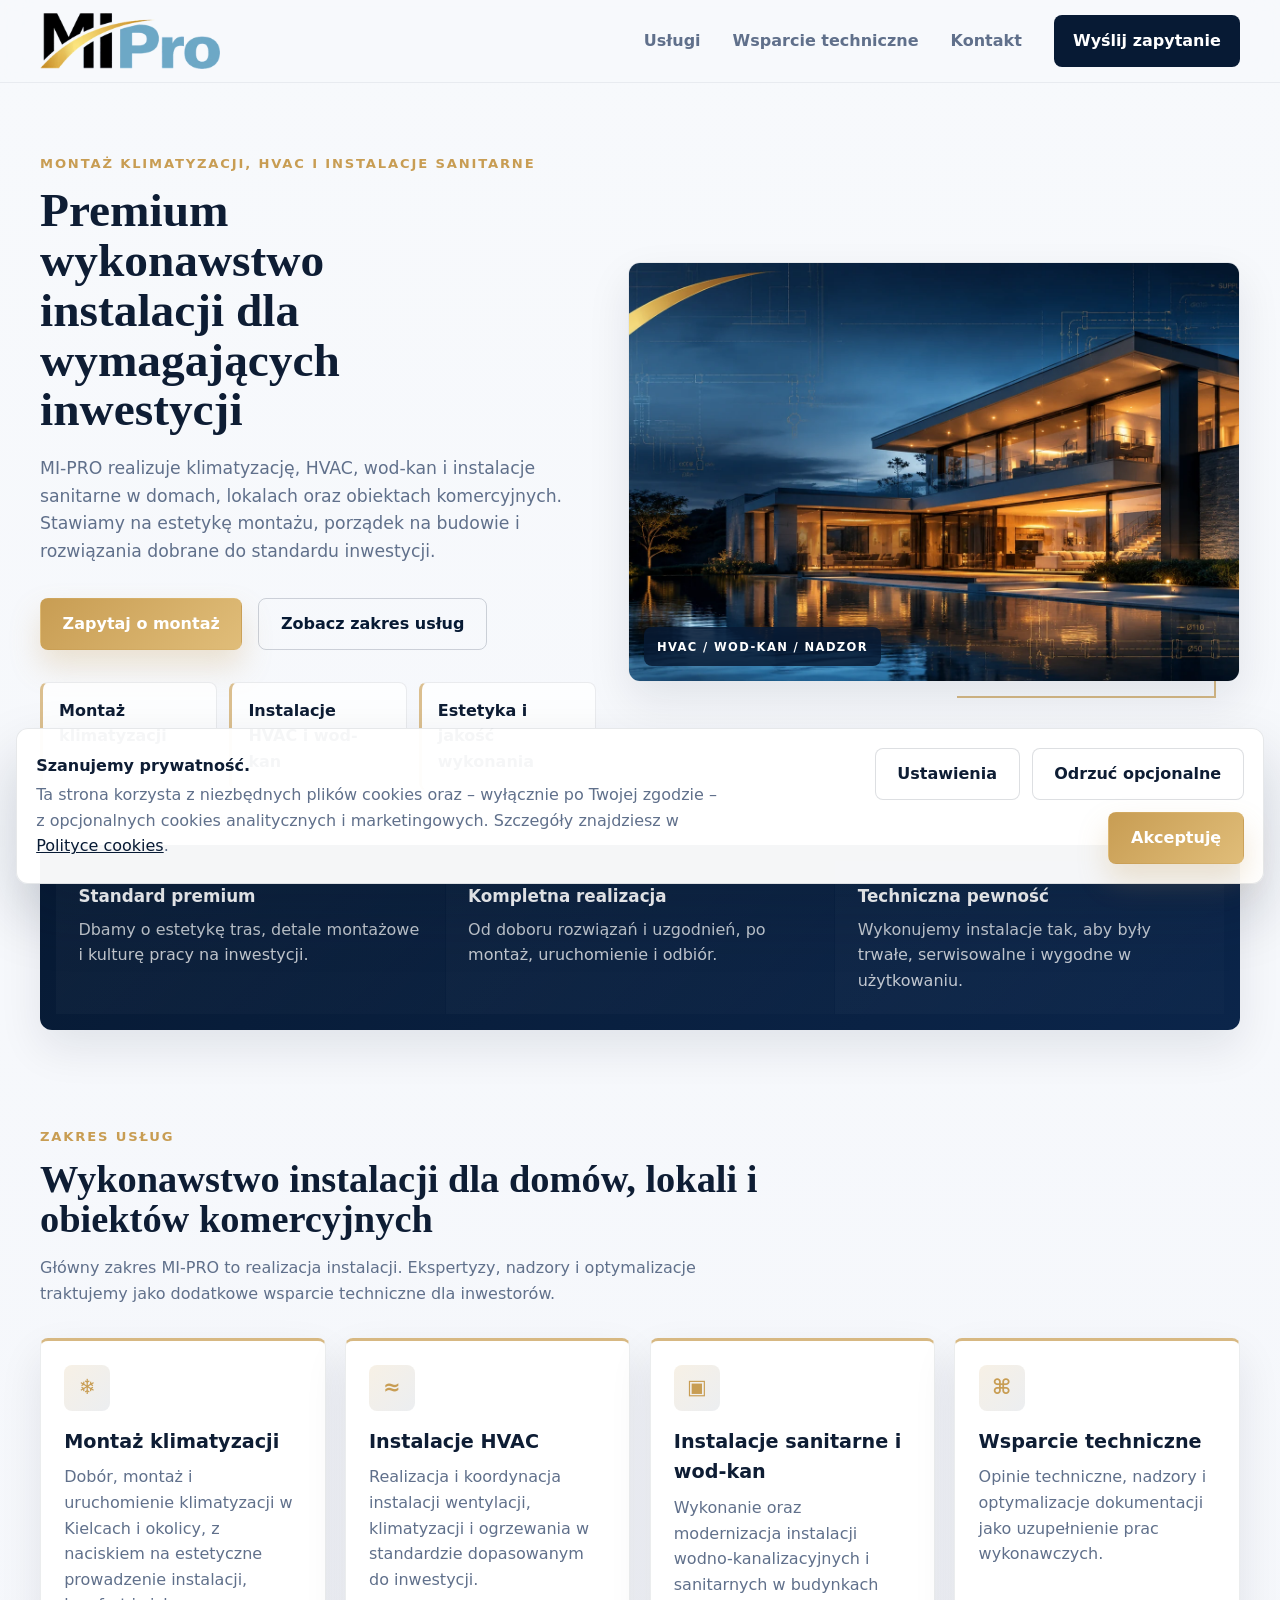
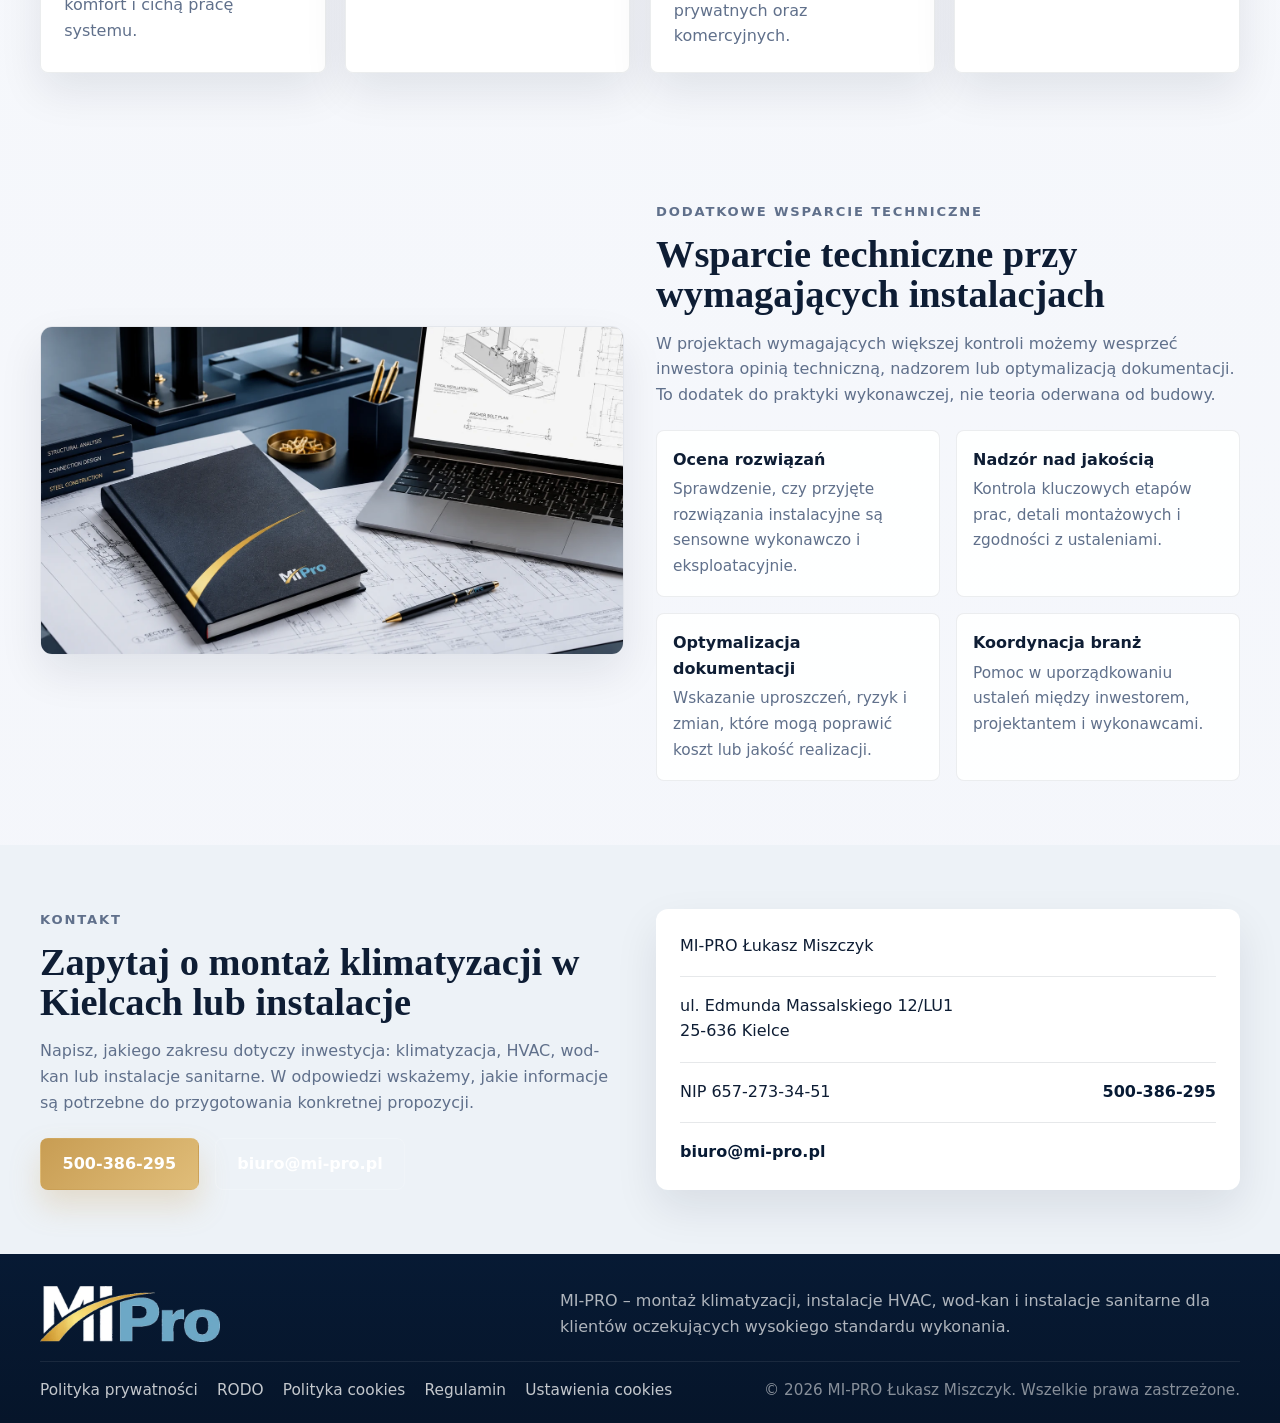
==== index.html @ 924ffc75 "Refine MI-PRO homepage copy" ====
<!doctype html>
<html lang="pl">
<head>
  <meta charset="utf-8">
  <meta name="viewport" content="width=device-width, initial-scale=1">
  <title>MI-PRO | Montaż klimatyzacji Kielce, HVAC i instalacje sanitarne</title>
  <meta name="description" content="MI-PRO wykonuje montaż klimatyzacji w Kielcach, instalacje HVAC, wod-kan i instalacje sanitarne dla wymagających inwestorów prywatnych oraz komercyjnych.">
  <meta name="theme-color" content="#071a34">
  <meta property="og:title" content="MI-PRO | Montaż klimatyzacji Kielce, HVAC i instalacje sanitarne">
  <meta property="og:description" content="Montaż klimatyzacji, instalacje HVAC, wod-kan i instalacje sanitarne w wysokim standardzie wykonania.">
  <meta property="og:type" content="website">
  <meta property="og:image" content="assets/hero.webp">
  <link rel="icon" href="assets/logo.webp">
  <link rel="preload" as="image" href="assets/hero.webp">
  <link rel="stylesheet" href="styles.css">
  <script src="https://identity.netlify.com/v1/netlify-identity-widget.js"></script>
</head>
<body>
  <a class="skip-link" href="#content">Przejdź do treści</a>

  <header class="site-header" id="top">
    <div class="container nav-wrap">
      <a class="brand" href="#top" aria-label="MI-PRO – strona główna">
        <img src="assets/logo.webp" alt="MI-PRO">
      </a>

      <button class="nav-toggle" aria-expanded="false" aria-controls="nav-menu" aria-label="Otwórz menu">
        <span></span><span></span><span></span>
      </button>

      <nav class="site-nav" id="nav-menu" aria-label="Główne menu">
        <a href="#uslugi">Usługi</a>
        <a href="#ekspertyza">Wsparcie techniczne</a>
        <a href="#kontakt">Kontakt</a>
        <a class="nav-cta" href="mailto:biuro@mi-pro.pl">Wyślij zapytanie</a>
      </nav>
    </div>
  </header>

  <main id="content">
    <section class="hero">
      <div class="container hero-grid">
        <div class="hero-copy reveal">
          <p class="eyebrow">Montaż klimatyzacji, HVAC i instalacje sanitarne</p>
          <h1>Premium wykonawstwo instalacji dla wymagających inwestycji</h1>
          <p class="lead">MI-PRO realizuje klimatyzację, HVAC, wod-kan i instalacje sanitarne w domach, lokalach oraz obiektach komercyjnych. Stawiamy na estetykę montażu, porządek na budowie i rozwiązania dobrane do standardu inwestycji.</p>
          <div class="hero-actions">
            <a class="btn btn-gold" href="tel:+48500386295">Zapytaj o montaż</a>
            <a class="btn btn-outline" href="#uslugi">Zobacz zakres usług</a>
          </div>
          <ul class="hero-points" aria-label="Atuty MI-PRO">
            <li>Montaż klimatyzacji</li>
            <li>Instalacje HVAC i wod-kan</li>
            <li>Estetyka i jakość wykonania</li>
          </ul>
        </div>
        <div class="hero-visual reveal reveal-delay">
          <img src="assets/hero.webp" alt="Nowoczesna rezydencja z subtelną nakładką techniczną HVAC" loading="eager">
        </div>
      </div>
    </section>

    <section class="value-strip">
      <div class="container value-grid reveal">
        <article>
          <h2>Standard premium</h2>
          <p>Dbamy o estetykę tras, detale montażowe i kulturę pracy na inwestycji.</p>
        </article>
        <article>
          <h2>Kompletna realizacja</h2>
          <p>Od doboru rozwiązań i uzgodnień, po montaż, uruchomienie i odbiór.</p>
        </article>
        <article>
          <h2>Techniczna pewność</h2>
          <p>Wykonujemy instalacje tak, aby były trwałe, serwisowalne i wygodne w użytkowaniu.</p>
        </article>
      </div>
    </section>

    <section class="section" id="uslugi">
      <div class="container">
        <div class="section-head reveal">
          <p class="eyebrow">Zakres usług</p>
          <h2>Wykonawstwo instalacji dla domów, lokali i obiektów komercyjnych</h2>
          <p>Główny zakres MI-PRO to realizacja instalacji. Ekspertyzy, nadzory i optymalizacje traktujemy jako dodatkowe wsparcie techniczne dla inwestorów.</p>
        </div>

        <div class="cards cards-4">
          <article class="card reveal">
            <div class="icon">❄</div>
            <h3>Montaż klimatyzacji</h3>
            <p>Dobór, montaż i uruchomienie klimatyzacji w Kielcach i okolicy, z naciskiem na estetyczne prowadzenie instalacji, komfort i cichą pracę systemu.</p>
          </article>
          <article class="card reveal reveal-delay-1">
            <div class="icon">≈</div>
            <h3>Instalacje HVAC</h3>
            <p>Realizacja i koordynacja instalacji wentylacji, klimatyzacji i ogrzewania w standardzie dopasowanym do inwestycji.</p>
          </article>
          <article class="card reveal reveal-delay-2">
            <div class="icon">▣</div>
            <h3>Instalacje sanitarne i wod-kan</h3>
            <p>Wykonanie oraz modernizacja instalacji wodno-kanalizacyjnych i sanitarnych w budynkach prywatnych oraz komercyjnych.</p>
          </article>
          <article class="card reveal reveal-delay-3">
            <div class="icon">⌘</div>
            <h3>Wsparcie techniczne</h3>
            <p>Opinie techniczne, nadzory i optymalizacje dokumentacji jako uzupełnienie prac wykonawczych.</p>
          </article>
        </div>
      </div>
    </section>

    <section class="section" id="ekspertyza">
      <div class="container expertise-grid">
        <div class="expertise-image reveal">
          <img src="assets/expertise.webp" alt="Dokumentacja techniczna, laptop i materiały MI-PRO" loading="lazy">
        </div>
        <div class="expertise-copy reveal reveal-delay">
          <p class="eyebrow">Dodatkowe wsparcie techniczne</p>
          <h2>Wsparcie techniczne przy wymagających instalacjach</h2>
          <p>W projektach wymagających większej kontroli możemy wesprzeć inwestora opinią techniczną, nadzorem lub optymalizacją dokumentacji. To dodatek do praktyki wykonawczej, nie teoria oderwana od budowy.</p>
          <div class="mini-grid">
            <div>
              <strong>Ocena rozwiązań</strong>
              <span>Sprawdzenie, czy przyjęte rozwiązania instalacyjne są sensowne wykonawczo i eksploatacyjnie.</span>
            </div>
            <div>
              <strong>Nadzór nad jakością</strong>
              <span>Kontrola kluczowych etapów prac, detali montażowych i zgodności z ustaleniami.</span>
            </div>
            <div>
              <strong>Optymalizacja dokumentacji</strong>
              <span>Wskazanie uproszczeń, ryzyk i zmian, które mogą poprawić koszt lub jakość realizacji.</span>
            </div>
            <div>
              <strong>Koordynacja branż</strong>
              <span>Pomoc w uporządkowaniu ustaleń między inwestorem, projektantem i wykonawcami.</span>
            </div>
          </div>
        </div>
      </div>
    </section>

    <section class="section contact-section" id="kontakt">
      <div class="container contact-grid reveal">
        <div>
          <p class="eyebrow">Kontakt</p>
          <h2>Zapytaj o montaż klimatyzacji w Kielcach lub instalacje</h2>
          <p>Napisz, jakiego zakresu dotyczy inwestycja: klimatyzacja, HVAC, wod-kan lub instalacje sanitarne. W odpowiedzi wskażemy, jakie informacje są potrzebne do przygotowania konkretnej propozycji.</p>
          <div class="contact-actions">
            <a class="btn btn-gold" href="tel:+48500386295">500 386 295</a>
            <a class="btn btn-outline dark-outline" href="mailto:biuro@mi-pro.pl">biuro@mi-pro.pl</a>
          </div>
        </div>
        <div class="contact-card">
          <div class="contact-item">
            <span>MI-PRO Łukasz Miszczyk</span>
          </div>
          <div class="contact-item">
            <span>ul. Edmunda Massalskiego 12/LU1<br>25-636 Kielce</span>
          </div>
          <div class="contact-item split">
            <span>NIP 657-273-34-51</span>
            <span><a href="tel:+48500386295">500-386-295</a></span>
          </div>
          <div class="contact-item">
            <span><a href="mailto:biuro@mi-pro.pl">biuro@mi-pro.pl</a></span>
          </div>
        </div>
      </div>
    </section>
  </main>

  <footer class="site-footer">
    <div class="container footer-top">
      <a class="footer-brand" href="#top" aria-label="MI-PRO – do góry strony">
        <img src="assets/logo-footer.webp" alt="MI-PRO">
      </a>
      <div class="footer-copy">
        <p>MI-PRO – montaż klimatyzacji, instalacje HVAC, wod-kan i instalacje sanitarne dla klientów oczekujących wysokiego standardu wykonania.</p>
      </div>
    </div>

    <div class="container footer-bottom">
      <nav class="footer-nav" aria-label="Informacje prawne">
        <a href="privacy.html">Polityka prywatności</a>
        <a href="rodo.html">RODO</a>
        <a href="cookies.html">Polityka cookies</a>
        <a href="regulamin.html">Regulamin</a>
        <button class="footer-link js-open-cookie-settings" type="button">Ustawienia cookies</button>
      </nav>
      <p class="copyright">© <span id="year"></span> MI-PRO Łukasz Miszczyk. Wszelkie prawa zastrzeżone.</p>
    </div>
  </footer>

  <div class="cookie-banner" id="cookieBanner" hidden>
    <div class="cookie-inner">
      <div>
        <strong>Szanujemy prywatność.</strong>
        <p>Ta strona korzysta z niezbędnych plików cookies oraz – wyłącznie po Twojej zgodzie – z opcjonalnych cookies analitycznych i marketingowych. Szczegóły znajdziesz w <a href="cookies.html">Polityce cookies</a>.</p>
      </div>
      <div class="cookie-actions">
        <button class="btn btn-ghost js-cookie-settings" type="button">Ustawienia</button>
        <button class="btn btn-ghost js-cookie-reject" type="button">Odrzuć opcjonalne</button>
        <button class="btn btn-gold js-cookie-accept" type="button">Akceptuję</button>
      </div>
    </div>
  </div>

  <div class="cookie-modal" id="cookieModal" hidden>
    <div class="cookie-modal-backdrop js-close-cookie-modal"></div>
    <div class="cookie-modal-panel" role="dialog" aria-modal="true" aria-labelledby="cookieTitle">
      <button class="cookie-close js-close-cookie-modal" aria-label="Zamknij ustawienia cookies">×</button>
      <h2 id="cookieTitle">Ustawienia cookies</h2>
      <p>Możesz zdecydować, na które kategorie cookies wyrażasz zgodę. Niezbędne cookies są wymagane do prawidłowego działania strony i nie mogą zostać wyłączone.</p>

      <div class="cookie-option required">
        <div>
          <strong>Niezbędne</strong>
          <p>Zapewniają podstawowe funkcje strony, bezpieczeństwo oraz zapis Twojej decyzji dotyczącej cookies.</p>
        </div>
        <span class="badge-fixed">Zawsze aktywne</span>
      </div>

      <label class="cookie-option">
        <div>
          <strong>Analityczne</strong>
          <p>Pozwalają badać sposób korzystania ze strony i usprawniać jej działanie.</p>
        </div>
        <input type="checkbox" id="analyticsConsent">
      </label>

      <label class="cookie-option">
        <div>
          <strong>Marketingowe</strong>
          <p>Pozwalają dopasować reklamy i treści promocyjne w zewnętrznych systemach.</p>
        </div>
        <input type="checkbox" id="marketingConsent">
      </label>

      <div class="cookie-modal-actions">
        <button class="btn btn-ghost js-close-cookie-modal" type="button">Anuluj</button>
        <button class="btn btn-outline dark-outline js-cookie-save" type="button">Zapisz wybór</button>
        <button class="btn btn-gold js-cookie-accept" type="button">Akceptuj wszystko</button>
      </div>
    </div>
  </div>

  <script src="cms-loader.js"></script>
  <script src="script.js"></script>
  <script>
    if (window.netlifyIdentity) {
      window.netlifyIdentity.on('init', user => {
        if (!user && window.location.hash.includes('invite_token')) {
          window.netlifyIdentity.open('signup');
        }
      });
    }
  </script>
</body>
</html>
---- styles.css ----
:root {
  --bg: #f5f7fb;
  --surface: #ffffff;
  --surface-soft: #edf2f7;
  --text: #0e1d34;
  --muted: #60708b;
  --line: rgba(14, 29, 52, 0.1);
  --navy: #071a34;
  --navy-2: #0b254a;
  --gold: #c89d53;
  --gold-2: #e0bd79;
  --shadow: 0 18px 44px rgba(8, 21, 42, 0.09);
  --radius: 8px;
  --container: 1200px;
}

* { box-sizing: border-box; }
html { scroll-behavior: smooth; }
body {
  margin: 0;
  font-family: Inter, ui-sans-serif, system-ui, -apple-system, BlinkMacSystemFont, "Segoe UI", sans-serif;
  color: var(--text);
  background: linear-gradient(180deg, #f7f9fc 0%, #f4f6fb 100%);
  line-height: 1.6;
  overflow-x: hidden;
}
img { max-width: 100%; display: block; }
a { color: inherit; text-decoration: none; }
button { font: inherit; }
.container { width: min(calc(100% - 2rem), var(--container)); margin: 0 auto; }
.skip-link {
  position: absolute; left: -999px; top: 1rem; background: #fff; color: #000; padding: .75rem 1rem; border-radius: .75rem; z-index: 1000;
}
.skip-link:focus { left: 1rem; }

.site-header {
  position: sticky; top: 0; z-index: 40;
  backdrop-filter: saturate(1.2) blur(16px);
  background: rgba(247, 249, 252, 0.8);
  border-bottom: 1px solid rgba(14, 29, 52, 0.06);
}
.nav-wrap { display: flex; align-items: center; justify-content: space-between; min-height: 82px; gap: 1rem; }
.brand img { width: 180px; height: auto; }
.site-nav { display: flex; align-items: center; gap: 2rem; }
.site-nav a { color: var(--muted); font-weight: 600; transition: .2s ease; }
.site-nav a:hover { color: var(--text); }
.nav-cta { padding: .85rem 1.2rem; border-radius: var(--radius); background: var(--navy); color: #fff !important; }
.nav-toggle {
  display: none; border: 0; background: transparent; padding: .5rem; cursor: pointer;
}
.nav-toggle span { display: block; width: 26px; height: 2px; background: var(--navy); margin: 5px 0; border-radius: 99px; }

.hero { padding: 3.4rem 0 1.4rem; }
.hero-grid {
  display: grid; grid-template-columns: 1fr 1.1fr; gap: 2rem; align-items: center;
}
.hero-grid > *, .featured-grid > *, .expertise-grid > *, .contact-grid > * { min-width: 0; }
.hero-copy { padding: 1rem 0; }
.eyebrow {
  margin: 0 0 .75rem; color: var(--gold); text-transform: uppercase; letter-spacing: .14em; font-size: .82rem; font-weight: 700;
  overflow-wrap: anywhere;
}
.hero h1, .section-head h2, .featured-copy h2, .expertise-copy h2, .contact-section h2, .legal-content h1 {
  font-family: "Georgia", "Times New Roman", serif;
  line-height: 1.05;
  overflow-wrap: anywhere;
}
.hero h1 { font-size: clamp(2.45rem, 3.7vw, 4.65rem); margin: 0; max-width: 15ch; overflow-wrap: break-word; }
.lead { font-size: 1.08rem; color: var(--muted); max-width: 50ch; margin: 1.25rem 0 0; }
.hero-actions { display: flex; flex-wrap: wrap; gap: 1rem; margin: 2rem 0; }
.btn {
  display: inline-flex; align-items: center; justify-content: center; gap: .5rem;
  min-height: 52px; padding: 0 1.35rem; border-radius: var(--radius); border: 1px solid transparent; font-weight: 700; transition: .2s ease; cursor: pointer;
}
.btn:hover { transform: translateY(-1px); }
.btn-gold { background: linear-gradient(135deg, var(--gold), var(--gold-2)); color: #fff; box-shadow: 0 16px 30px rgba(200,157,83,.25); }
.btn-outline { background: transparent; color: var(--navy); border-color: rgba(7,26,52,.18); }
.dark-outline { border-color: rgba(255,255,255,.18); color: #fff; }
.btn-ghost { background: #fff; color: var(--text); border-color: rgba(14,29,52,.14); }
.hero-points {
  list-style: none; padding: 0; margin: 1.5rem 0 0; display: grid; grid-template-columns: repeat(3, minmax(0, 1fr)); gap: .75rem;
}
.hero-points li {
  background: rgba(255,255,255,.78); border: 1px solid rgba(14,29,52,.08); border-left: 3px solid rgba(200,157,83,.65); border-radius: var(--radius); padding: .95rem 1rem; color: var(--text); font-weight: 600;
}
.hero-visual {
  position: relative;
  isolation: isolate;
}
.hero-visual img {
  border-radius: 12px; box-shadow: var(--shadow); width: 100%; aspect-ratio: 16/11; object-fit: cover;
  border: 1px solid rgba(14,29,52,.08);
}
.hero-visual::after {
  content: "HVAC / WOD-KAN / NADZOR";
  position: absolute;
  left: 1rem;
  bottom: 1rem;
  z-index: 1;
  padding: .65rem .8rem;
  border-radius: var(--radius);
  background: rgba(7,26,52,.86);
  color: #fff;
  font-size: .72rem;
  font-weight: 800;
  letter-spacing: .12em;
}
.hero-visual::before {
  content: "";
  position: absolute;
  inset: auto 1.5rem -1rem auto;
  width: 42%;
  height: 24%;
  border-right: 2px solid rgba(200,157,83,.7);
  border-bottom: 2px solid rgba(200,157,83,.7);
  z-index: -1;
}

.value-strip { padding: 1rem 0 2rem; }
.value-grid {
  background: linear-gradient(135deg, var(--navy), var(--navy-2)); color: #fff; border-radius: 12px; padding: 1rem;
  display: grid; grid-template-columns: repeat(3, 1fr); gap: 1px; overflow: hidden; box-shadow: var(--shadow);
}
.value-grid article { background: linear-gradient(135deg, rgba(255,255,255,.03), rgba(255,255,255,.01)); padding: 1.4rem 1.4rem 1.25rem; }
.value-grid h2 { font-size: 1.05rem; margin: 0 0 .4rem; }
.value-grid p { margin: 0; color: rgba(255,255,255,.74); }

.section { padding: 4rem 0; }
.section-dark { background: linear-gradient(180deg, var(--navy) 0%, #081f3f 100%); color: #fff; }
.section-head { max-width: 740px; margin-bottom: 2rem; }
.section-head h2 { font-size: clamp(2rem, 3vw, 3.2rem); margin: 0; }
.section-head p:last-child { color: var(--muted); }
.cards {
  display: grid; gap: 1.2rem;
}
.cards-4 { grid-template-columns: repeat(4, 1fr); }
.card {
  background: rgba(255,255,255,.94); border: 1px solid rgba(14,29,52,.08); border-top: 3px solid rgba(200,157,83,.72); border-radius: var(--radius); padding: 1.45rem; box-shadow: var(--shadow);
}
.icon {
  width: 46px; height: 46px; border-radius: var(--radius); display: grid; place-items: center; margin-bottom: 1rem;
  background: linear-gradient(135deg, rgba(200,157,83,.15), rgba(11,37,74,.08)); color: var(--gold); font-size: 1.3rem; font-weight: 700;
}
.card h3 { margin: 0 0 .45rem; font-size: 1.2rem; }
.card p { margin: 0; color: var(--muted); }

.featured-grid, .expertise-grid, .contact-grid {
  display: grid; grid-template-columns: repeat(2, 1fr); gap: 2rem; align-items: center;
}
.featured-copy h2, .expertise-copy h2, .contact-section h2 { font-size: clamp(2rem, 3vw, 3.4rem); margin: 0 0 1rem; }
.featured-copy p, .expertise-copy p, .contact-section p { color: rgba(255,255,255,.75); }
.featured-image img, .expertise-image img {
  border-radius: 12px; box-shadow: var(--shadow); width: 100%;
  border: 1px solid rgba(14,29,52,.08);
}
.check-list { list-style: none; padding: 0; margin: 1.5rem 0 0; display: grid; gap: .7rem; }
.check-list li::before { content: "•"; color: var(--gold); margin-right: .55rem; }
.expertise-copy p, .contact-section p { color: var(--muted); }
.mini-grid {
  display: grid; grid-template-columns: repeat(2, 1fr); gap: 1rem; margin-top: 1.4rem;
}
.mini-grid div {
  padding: 1rem 1rem 1.1rem; border-radius: var(--radius); background: rgba(255,255,255,.9); border: 1px solid rgba(14,29,52,.08);
}
.mini-grid strong { display: block; margin-bottom: .25rem; }
.mini-grid span { color: var(--muted); font-size: .96rem; }

.contact-section { background: var(--surface-soft); }
.contact-grid { align-items: stretch; }
.contact-actions { display: flex; flex-wrap: wrap; gap: 1rem; margin-top: 1.4rem; }
.contact-card {
  background: #fff; border-radius: 12px; padding: 1.5rem; box-shadow: var(--shadow); display: grid; gap: 1rem;
}
.contact-item { padding-bottom: 1rem; border-bottom: 1px solid var(--line); }
.contact-item:last-child { border-bottom: 0; padding-bottom: 0; }
.contact-item.split { display: flex; justify-content: space-between; gap: 1rem; }
.contact-card a { color: var(--navy); font-weight: 600; }

.site-footer {
  background: linear-gradient(180deg, var(--navy) 0%, #06152a 100%);
  color: rgba(255,255,255,.86); padding-top: 2rem; margin-top: 0;
}
.footer-top, .footer-bottom {
  display: flex; align-items: center; justify-content: space-between; gap: 1.2rem;
}
.footer-top { padding-bottom: 1.2rem; border-bottom: 1px solid rgba(255,255,255,.08); }
.footer-brand img { width: 180px; }
.footer-copy { max-width: 680px; }
.footer-copy p { margin: 0; color: rgba(255,255,255,.68); }
.footer-bottom { padding: 1rem 0 1.3rem; flex-wrap: wrap; }
.footer-nav { display: flex; flex-wrap: wrap; gap: 1rem 1.2rem; }
.footer-nav a, .footer-link {
  color: rgba(255,255,255,.76); font-size: .96rem; background: none; border: 0; cursor: pointer; padding: 0;
}
.copyright { margin: 0; color: rgba(255,255,255,.52); font-size: .95rem; }

.cookie-banner {
  position: fixed; left: 1rem; right: 1rem; bottom: 1rem; z-index: 60;
}
.cookie-inner {
  background: rgba(255,255,255,.96); border: 1px solid rgba(14,29,52,.1); border-radius: 12px; box-shadow: 0 30px 60px rgba(8,21,42,.18);
  padding: 1.2rem 1.2rem; display: flex; align-items: center; justify-content: space-between; gap: 1rem 2rem;
}
.cookie-inner strong { display: block; margin-bottom: .25rem; }
.cookie-inner p { margin: 0; color: var(--muted); max-width: 70ch; }
.cookie-inner a { color: var(--navy); text-decoration: underline; }
.cookie-actions { display: flex; flex-wrap: wrap; gap: .75rem; justify-content: flex-end; }

.cookie-modal[hidden], .cookie-banner[hidden] { display: none; }
.cookie-modal {
  position: fixed; inset: 0; z-index: 70; display: grid; place-items: center;
}
.cookie-modal-backdrop { position: absolute; inset: 0; background: rgba(2, 10, 23, 0.5); }
.cookie-modal-panel {
  position: relative; width: min(calc(100% - 2rem), 760px); background: #fff; border-radius: 12px; padding: 2rem; box-shadow: 0 30px 80px rgba(8,21,42,.28);
}
.cookie-close {
  position: absolute; right: 1rem; top: 1rem; border: 0; background: transparent; font-size: 2rem; line-height: 1; cursor: pointer; color: var(--muted);
}
.cookie-modal-panel h2 { margin-top: 0; font-size: 2rem; }
.cookie-option {
  display: flex; align-items: center; justify-content: space-between; gap: 1rem; padding: 1rem 0; border-top: 1px solid var(--line);
}
.cookie-option.required { align-items: flex-start; }
.cookie-option p { margin: .2rem 0 0; color: var(--muted); }
.cookie-option input { width: 22px; height: 22px; }
.badge-fixed {
  color: var(--gold); font-weight: 700; white-space: nowrap;
}
.cookie-modal-actions {
  display: flex; justify-content: flex-end; gap: .75rem; flex-wrap: wrap; margin-top: 1rem;
}

.legal-hero { padding: 4rem 0 1rem; }
.legal-content { padding: 1rem 0 4rem; }
.legal-content .container { max-width: 860px; }
.legal-content h1 { font-size: clamp(2.2rem, 4vw, 4rem); margin: 0 0 1rem; }
.legal-content h2 { margin-top: 2rem; font-size: 1.35rem; }
.legal-content p, .legal-content li { color: var(--muted); }
.legal-box {
  background: #fff; border: 1px solid rgba(14,29,52,.06); border-radius: 12px; box-shadow: var(--shadow); padding: 1.5rem;
}

.reveal { opacity: 0; transform: translateY(18px); transition: .6s ease; }
.reveal.show { opacity: 1; transform: translateY(0); }
.reveal-delay { transition-delay: .12s; }
.reveal-delay-1 { transition-delay: .08s; }
.reveal-delay-2 { transition-delay: .16s; }
.reveal-delay-3 { transition-delay: .24s; }

@media (max-width: 1100px) {
  .cards-4 { grid-template-columns: repeat(2, 1fr); }
  .hero-grid, .featured-grid, .expertise-grid, .contact-grid { grid-template-columns: 1fr; }
  .hero h1 { max-width: 15ch; }
}

@media (max-width: 840px) {
  .site-nav {
    position: absolute; left: 1rem; right: 1rem; top: calc(100% + .5rem); background: rgba(255,255,255,.98); border: 1px solid rgba(14,29,52,.08);
    border-radius: 12px; box-shadow: var(--shadow); padding: 1rem; display: none; flex-direction: column; align-items: stretch; gap: .75rem;
  }
  .site-nav.open { display: flex; }
  .nav-toggle { display: inline-block; }
  .hero-points, .value-grid, .mini-grid { grid-template-columns: 1fr; }
  .footer-top, .footer-bottom, .cookie-inner { flex-direction: column; align-items: flex-start; }
  .cookie-actions, .cookie-modal-actions { width: 100%; justify-content: stretch; }
  .cookie-actions .btn, .cookie-modal-actions .btn { flex: 1 1 100%; }
}

@media (max-width: 640px) {
  .container { width: 100%; max-width: 100%; padding-left: 1rem; padding-right: 1rem; }
  .nav-wrap { min-height: 68px; }
  .brand img { width: 132px; }
  .hero { padding-top: 2rem; }
  .eyebrow { font-size: .68rem; letter-spacing: .08em; }
  .hero h1 { font-size: 1.58rem; line-height: 1.12; max-width: 100%; }
  .section-head h2, .featured-copy h2, .expertise-copy h2, .contact-section h2, .legal-content h1 {
    font-size: 1.55rem;
    line-height: 1.12;
  }
  .hero h1, .section-head h2, .featured-copy h2, .expertise-copy h2, .contact-section h2, .legal-content h1 {
    overflow-wrap: normal;
    word-break: normal;
  }
  .lead { font-size: 1rem; }
  .hero-visual::after { font-size: .58rem; left: .75rem; bottom: .75rem; }
  .section, .legal-content { padding: 3rem 0; }
  .cards-4 { grid-template-columns: 1fr; }
  .contact-item.split { flex-direction: column; }
  .btn { width: 100%; }
  .hero-actions, .contact-actions { flex-direction: column; }
  .cookie-banner { left: .5rem; right: .5rem; bottom: .5rem; }
  .cookie-modal-panel { padding: 1.4rem; }
}
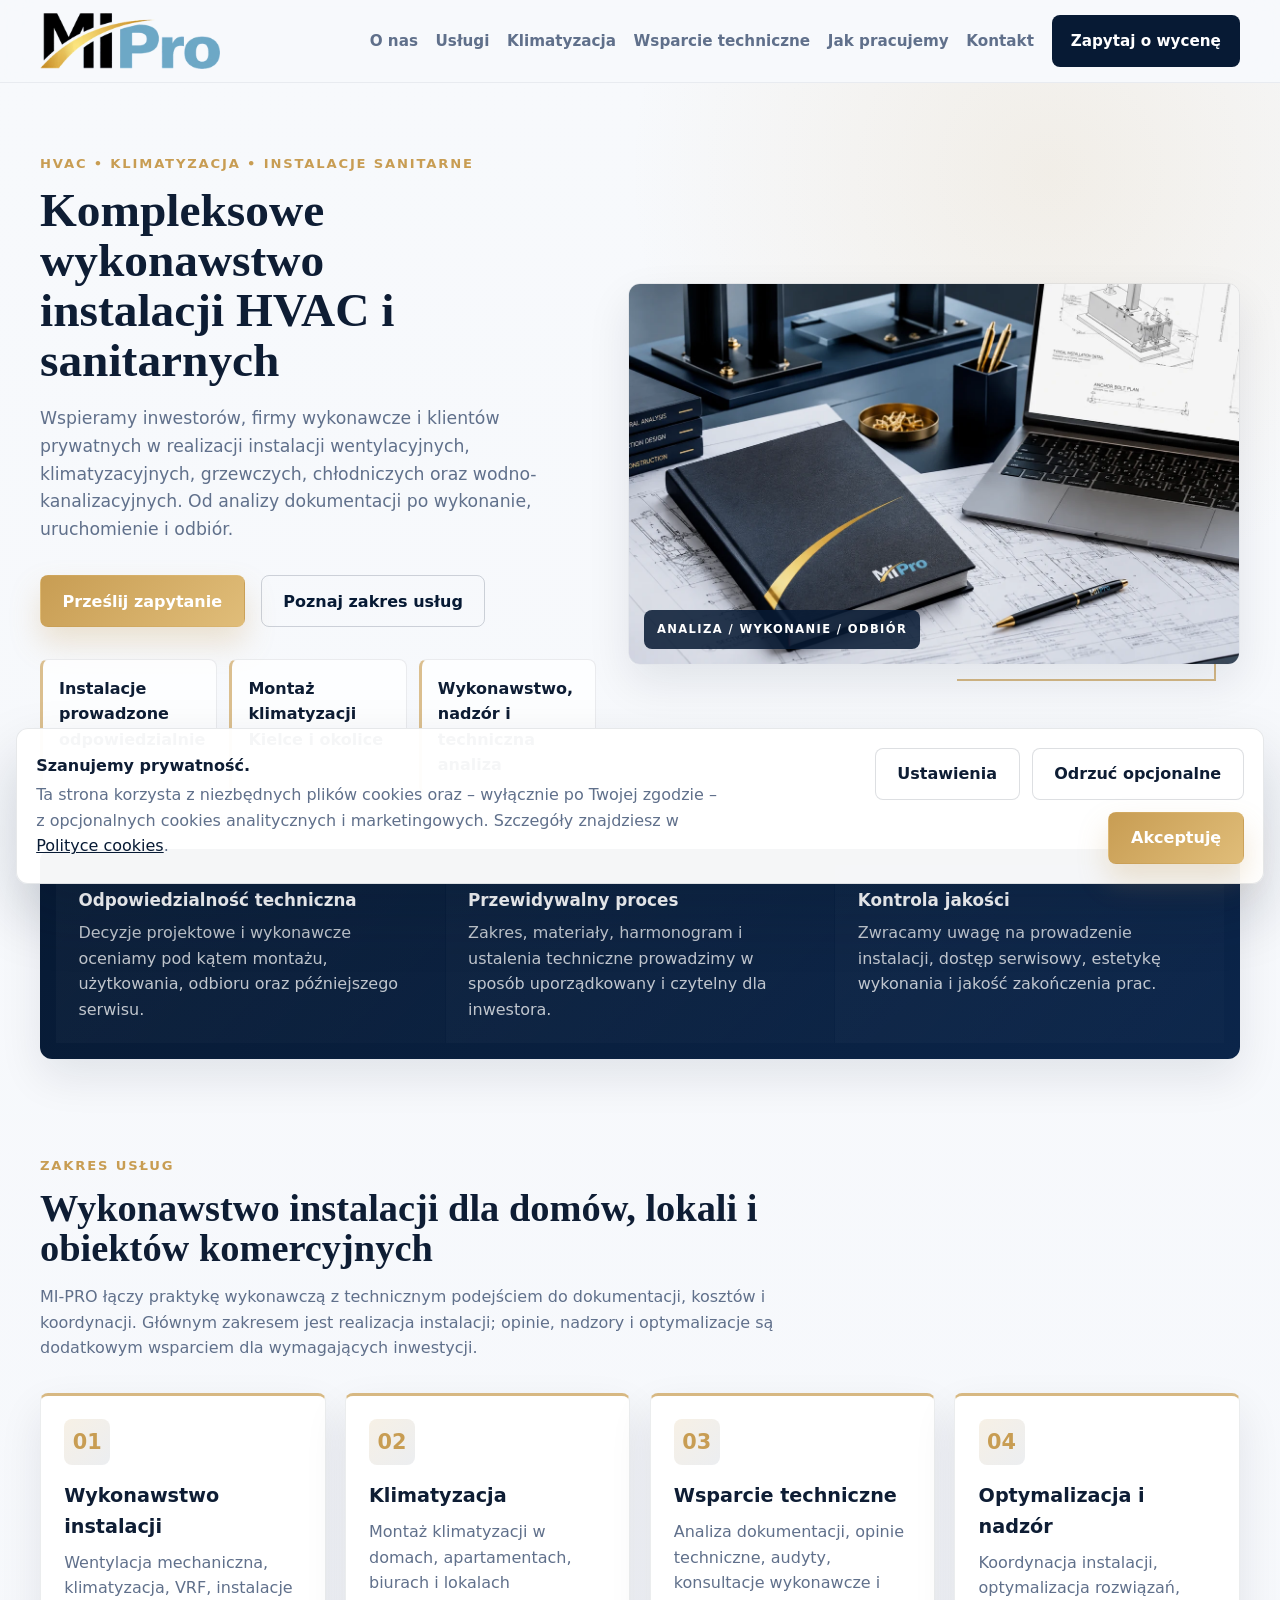
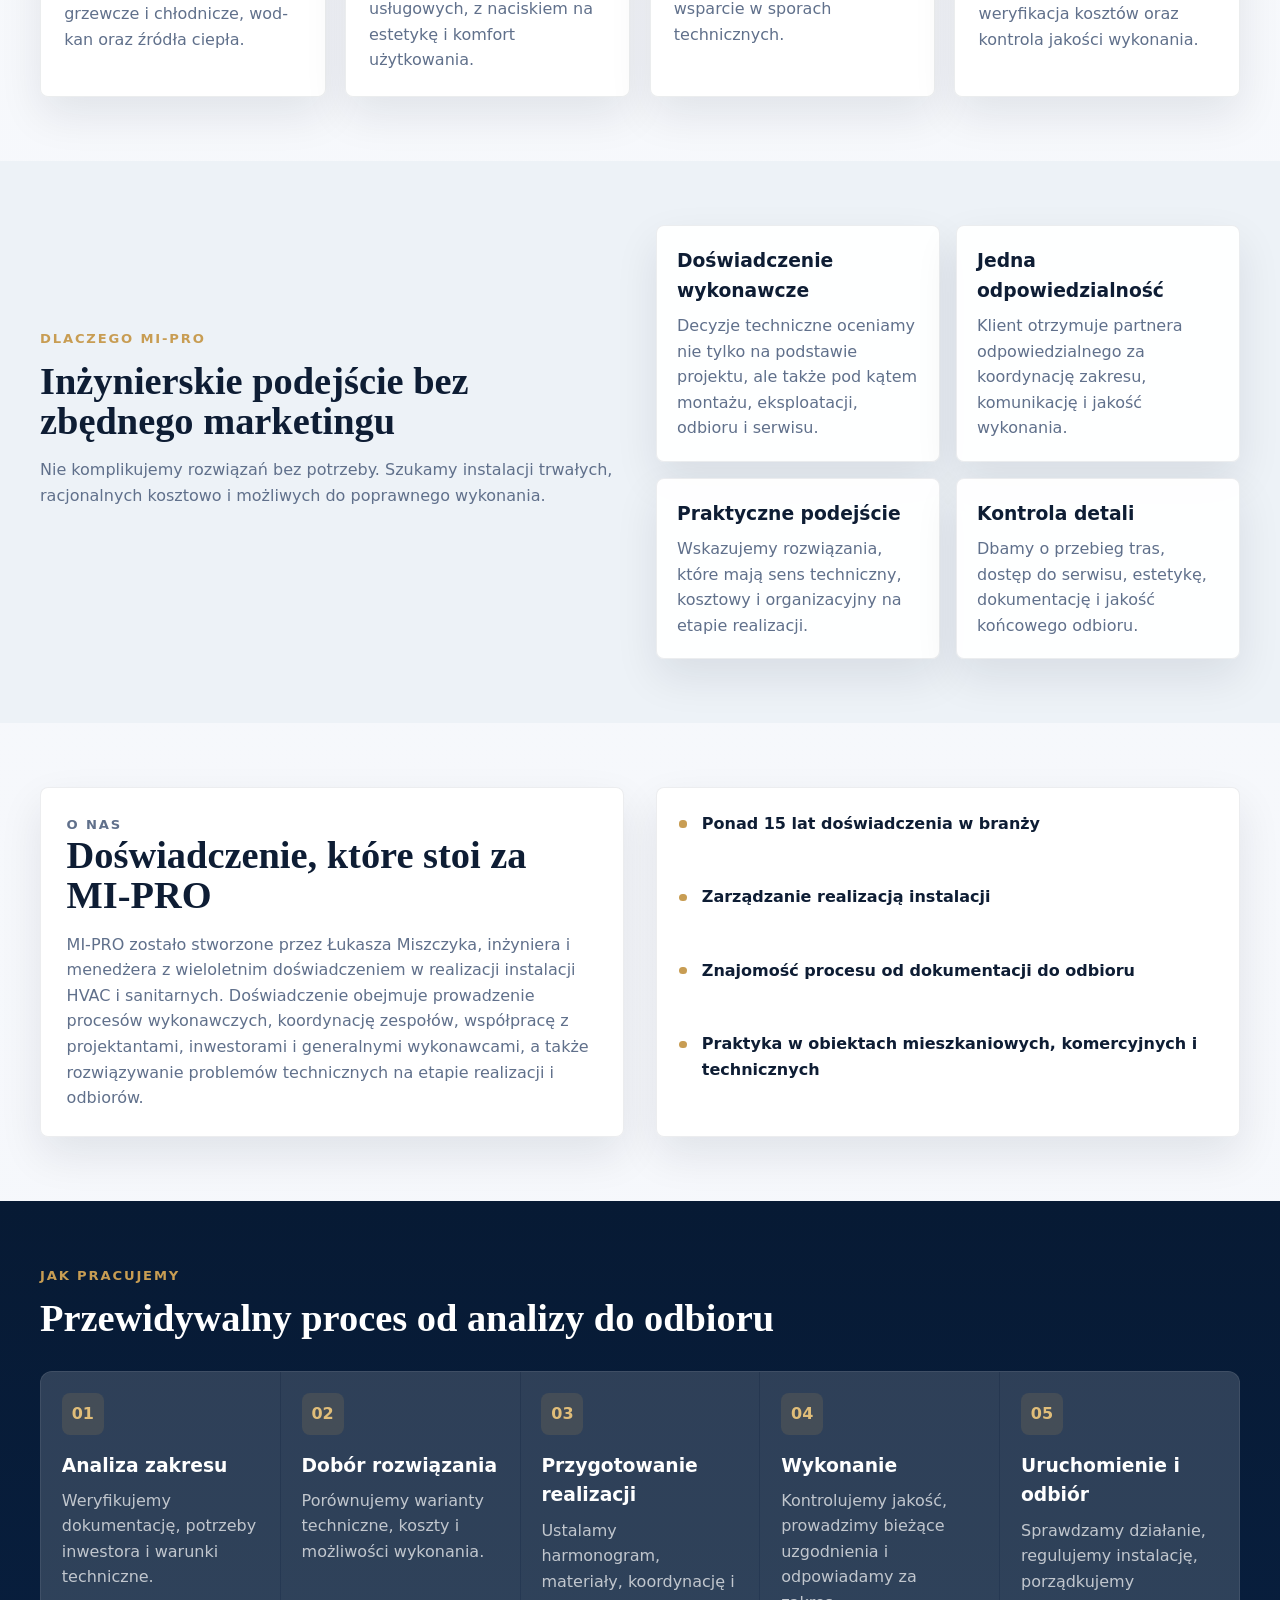
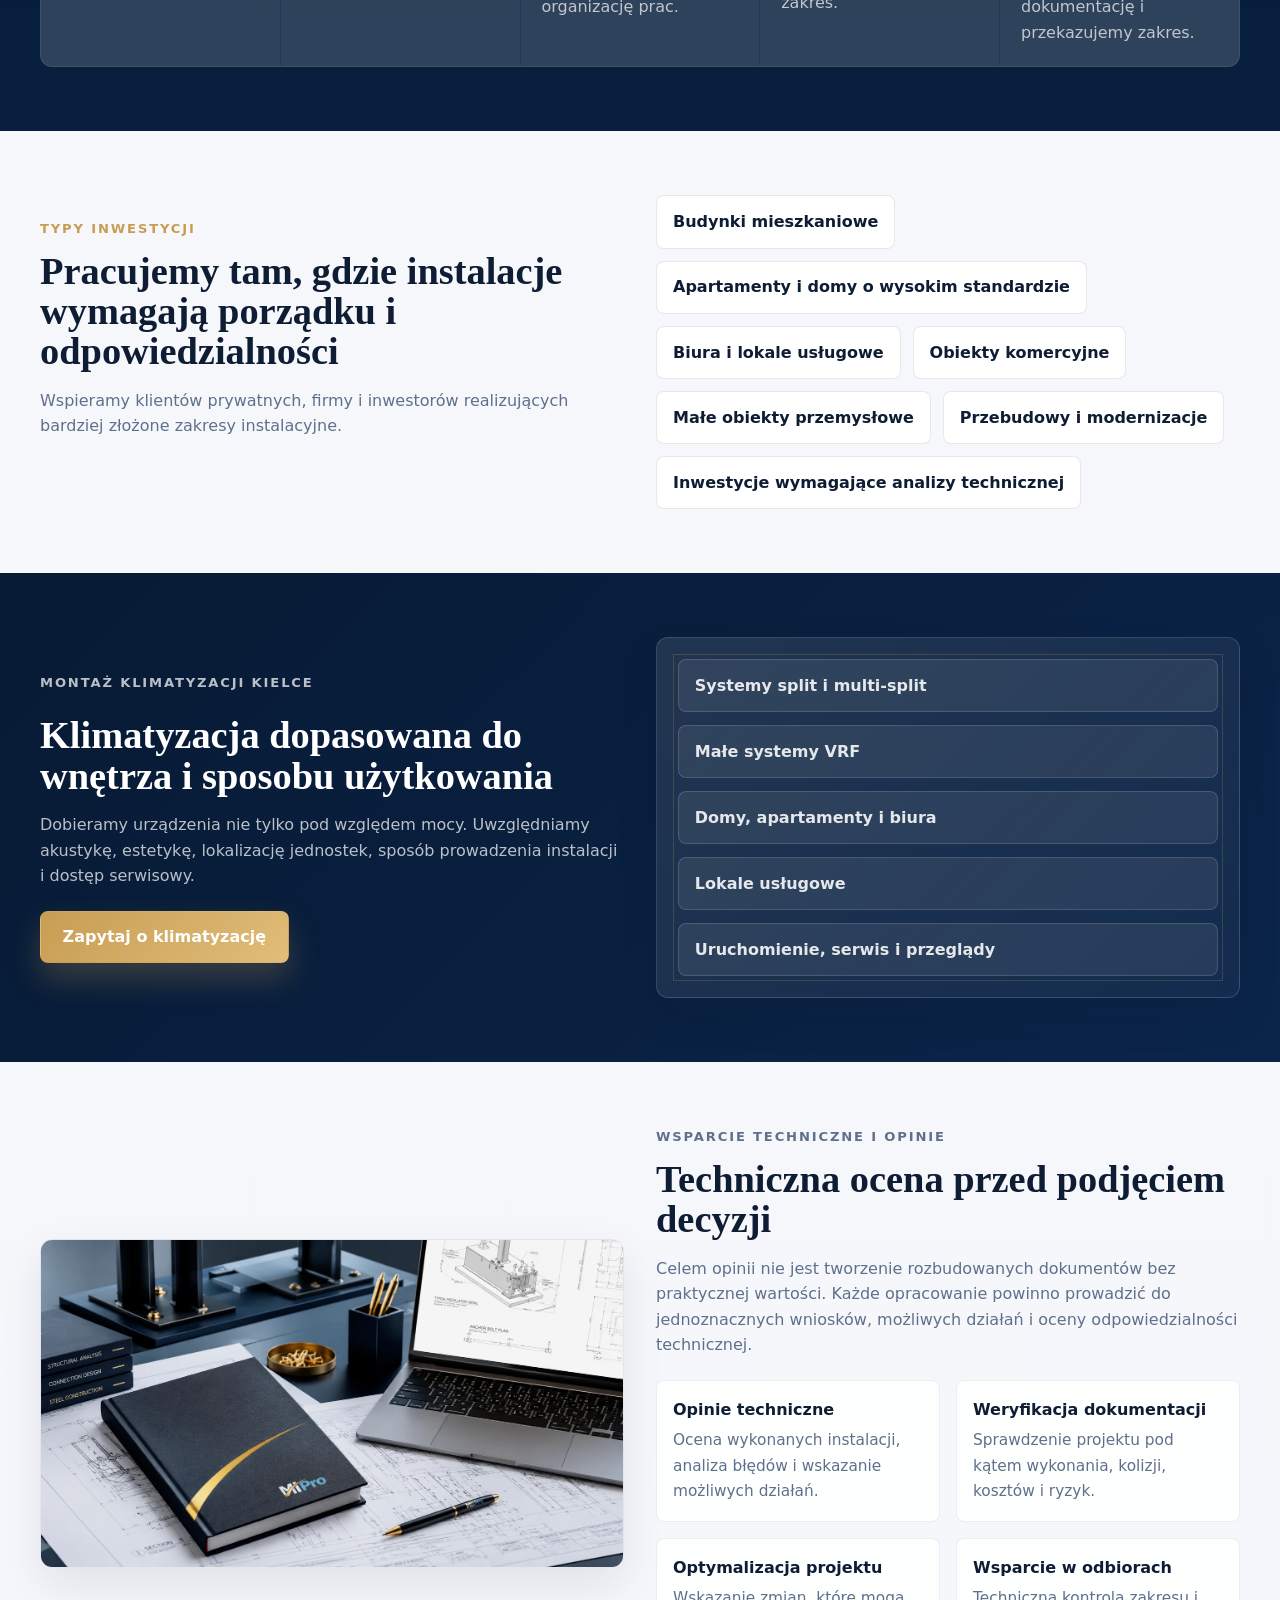
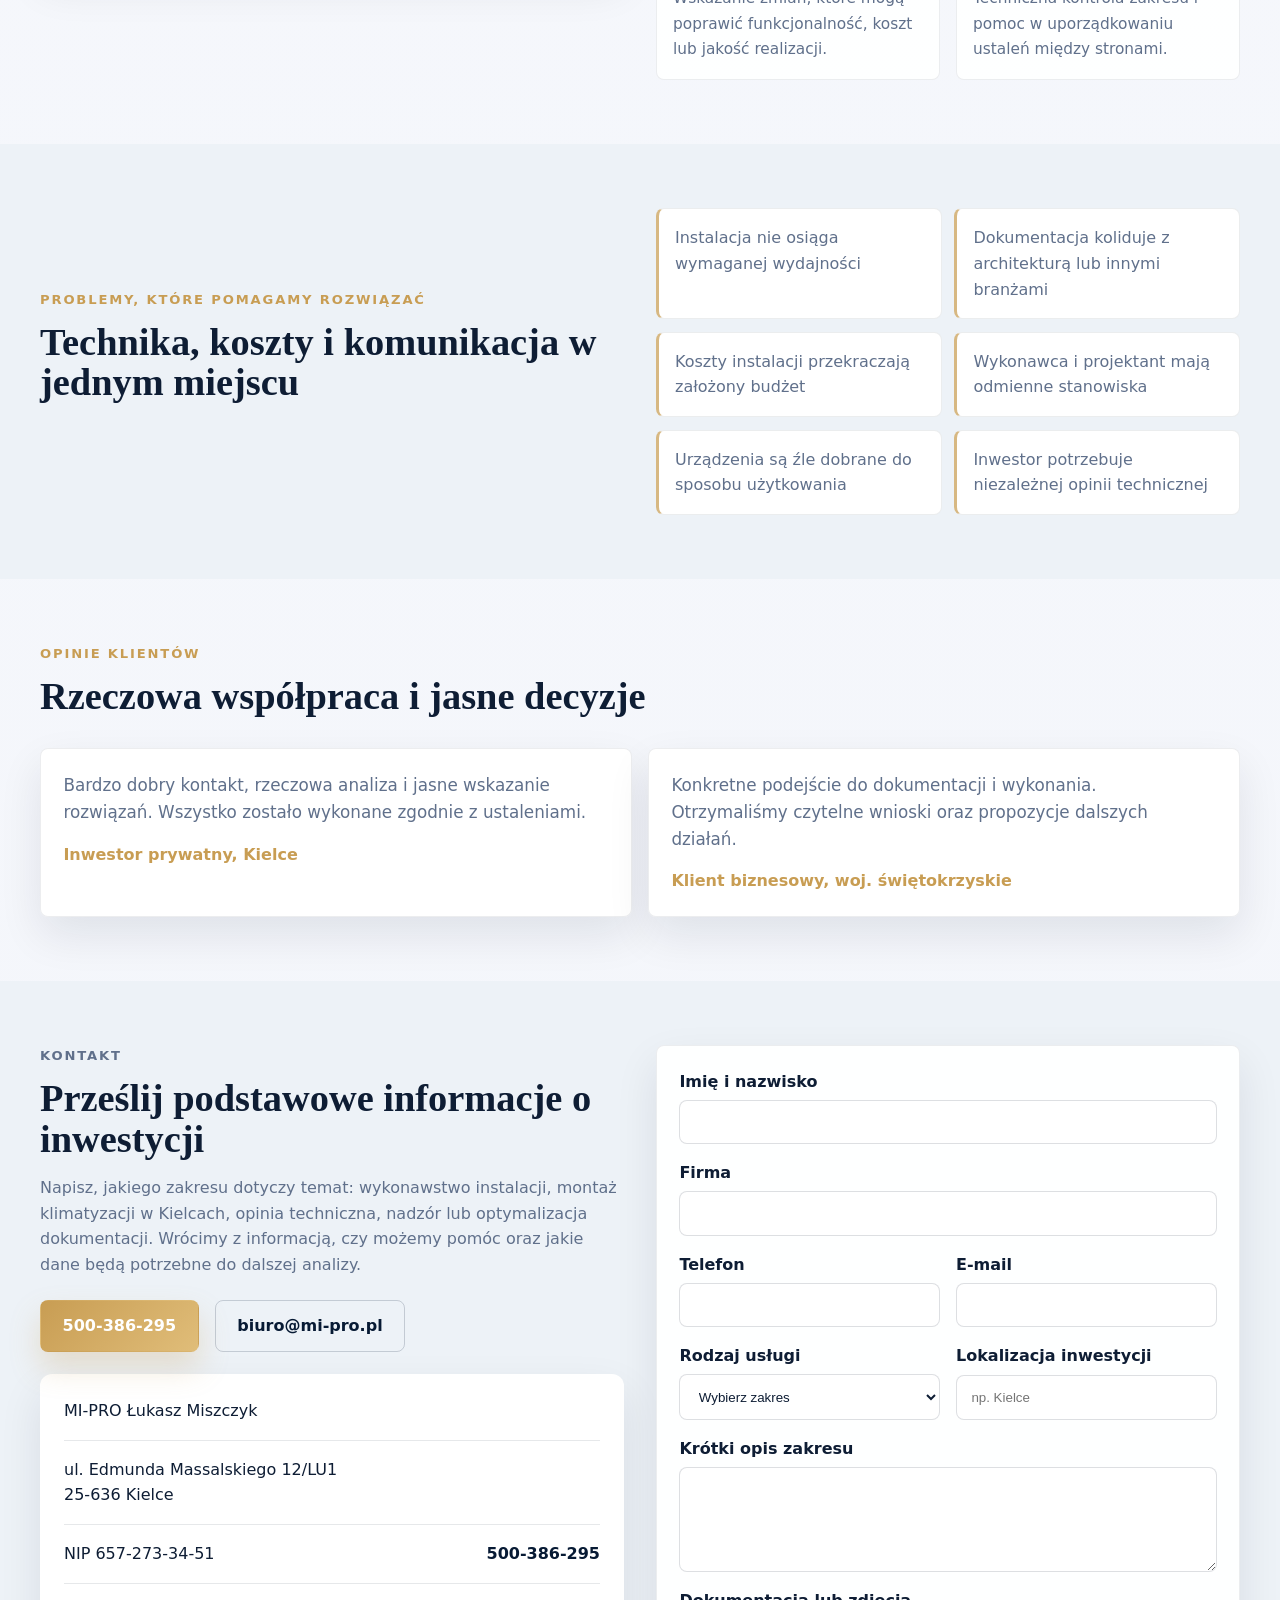
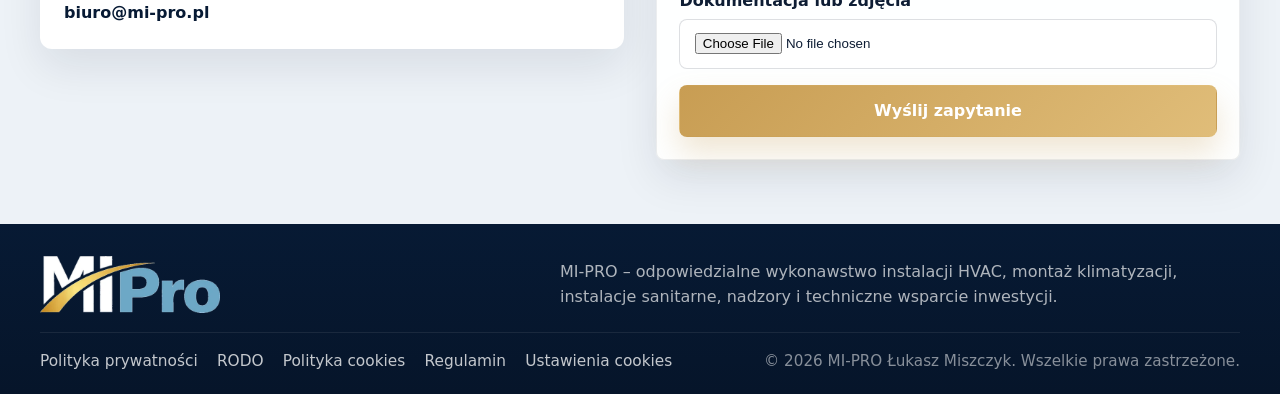
==== commit 1d86858a: "Rebuild MI-PRO homepage positioning" ====
--- a/index.html
+++ b/index.html
@@ -4,14 +4,14 @@
   <meta charset="utf-8">
   <meta name="viewport" content="width=device-width, initial-scale=1">
   <title>MI-PRO | Montaż klimatyzacji Kielce, HVAC i instalacje sanitarne</title>
-  <meta name="description" content="MI-PRO wykonuje montaż klimatyzacji w Kielcach, instalacje HVAC, wod-kan i instalacje sanitarne dla wymagających inwestorów prywatnych oraz komercyjnych.">
+  <meta name="description" content="MI-PRO realizuje montaż klimatyzacji w Kielcach, instalacje HVAC, wentylację, wod-kan i instalacje sanitarne z inżynierskim podejściem do jakości, dokumentacji i odbioru.">
   <meta name="theme-color" content="#071a34">
   <meta property="og:title" content="MI-PRO | Montaż klimatyzacji Kielce, HVAC i instalacje sanitarne">
-  <meta property="og:description" content="Montaż klimatyzacji, instalacje HVAC, wod-kan i instalacje sanitarne w wysokim standardzie wykonania.">
+  <meta property="og:description" content="Odpowiedzialne wykonawstwo instalacji HVAC, montaż klimatyzacji, instalacje sanitarne i techniczne wsparcie inwestycji.">
   <meta property="og:type" content="website">
-  <meta property="og:image" content="assets/hero.webp">
+  <meta property="og:image" content="assets/expertise.webp">
   <link rel="icon" href="assets/logo.webp">
-  <link rel="preload" as="image" href="assets/hero.webp">
+  <link rel="preload" as="image" href="assets/expertise.webp">
   <link rel="stylesheet" href="styles.css">
   <script src="https://identity.netlify.com/v1/netlify-identity-widget.js"></script>
 </head>
@@ -29,10 +29,13 @@
       </button>
 
       <nav class="site-nav" id="nav-menu" aria-label="Główne menu">
+        <a href="#onas">O nas</a>
         <a href="#uslugi">Usługi</a>
+        <a href="#klimatyzacja">Klimatyzacja</a>
         <a href="#ekspertyza">Wsparcie techniczne</a>
+        <a href="#proces">Jak pracujemy</a>
         <a href="#kontakt">Kontakt</a>
-        <a class="nav-cta" href="mailto:biuro@mi-pro.pl">Wyślij zapytanie</a>
+        <a class="nav-cta" href="#kontakt">Zapytaj o wycenę</a>
       </nav>
     </div>
   </header>
@@ -41,21 +44,21 @@
     <section class="hero">
       <div class="container hero-grid">
         <div class="hero-copy reveal">
-          <p class="eyebrow">Montaż klimatyzacji, HVAC i instalacje sanitarne</p>
-          <h1>Premium wykonawstwo instalacji dla wymagających inwestycji</h1>
-          <p class="lead">MI-PRO realizuje klimatyzację, HVAC, wod-kan i instalacje sanitarne w domach, lokalach oraz obiektach komercyjnych. Stawiamy na estetykę montażu, porządek na budowie i rozwiązania dobrane do standardu inwestycji.</p>
+          <p class="eyebrow">HVAC • klimatyzacja • instalacje sanitarne</p>
+          <h1>Kompleksowe wykonawstwo instalacji HVAC i sanitarnych</h1>
+          <p class="lead">Wspieramy inwestorów, firmy wykonawcze i klientów prywatnych w realizacji instalacji wentylacyjnych, klimatyzacyjnych, grzewczych, chłodniczych oraz wodno-kanalizacyjnych. Od analizy dokumentacji po wykonanie, uruchomienie i odbiór.</p>
           <div class="hero-actions">
-            <a class="btn btn-gold" href="tel:+48500386295">Zapytaj o montaż</a>
-            <a class="btn btn-outline" href="#uslugi">Zobacz zakres usług</a>
+            <a class="btn btn-gold" href="#kontakt">Prześlij zapytanie</a>
+            <a class="btn btn-outline" href="#uslugi">Poznaj zakres usług</a>
           </div>
           <ul class="hero-points" aria-label="Atuty MI-PRO">
-            <li>Montaż klimatyzacji</li>
-            <li>Instalacje HVAC i wod-kan</li>
-            <li>Estetyka i jakość wykonania</li>
+            <li>Instalacje prowadzone odpowiedzialnie</li>
+            <li>Montaż klimatyzacji Kielce i okolice</li>
+            <li>Wykonawstwo, nadzór i techniczna analiza</li>
           </ul>
         </div>
         <div class="hero-visual reveal reveal-delay">
-          <img src="assets/hero.webp" alt="Nowoczesna rezydencja z subtelną nakładką techniczną HVAC" loading="eager">
+          <img src="assets/expertise.webp" alt="Dokumentacja techniczna instalacji i stanowisko pracy MI-PRO" loading="eager">
         </div>
       </div>
     </section>
@@ -63,16 +66,16 @@
     <section class="value-strip">
       <div class="container value-grid reveal">
         <article>
-          <h2>Standard premium</h2>
-          <p>Dbamy o estetykę tras, detale montażowe i kulturę pracy na inwestycji.</p>
+          <h2>Odpowiedzialność techniczna</h2>
+          <p>Decyzje projektowe i wykonawcze oceniamy pod kątem montażu, użytkowania, odbioru oraz późniejszego serwisu.</p>
         </article>
         <article>
-          <h2>Kompletna realizacja</h2>
-          <p>Od doboru rozwiązań i uzgodnień, po montaż, uruchomienie i odbiór.</p>
+          <h2>Przewidywalny proces</h2>
+          <p>Zakres, materiały, harmonogram i ustalenia techniczne prowadzimy w sposób uporządkowany i czytelny dla inwestora.</p>
         </article>
         <article>
-          <h2>Techniczna pewność</h2>
-          <p>Wykonujemy instalacje tak, aby były trwałe, serwisowalne i wygodne w użytkowaniu.</p>
+          <h2>Kontrola jakości</h2>
+          <p>Zwracamy uwagę na prowadzenie instalacji, dostęp serwisowy, estetykę wykonania i jakość zakończenia prac.</p>
         </article>
       </div>
     </section>
@@ -82,30 +85,147 @@
         <div class="section-head reveal">
           <p class="eyebrow">Zakres usług</p>
           <h2>Wykonawstwo instalacji dla domów, lokali i obiektów komercyjnych</h2>
-          <p>Główny zakres MI-PRO to realizacja instalacji. Ekspertyzy, nadzory i optymalizacje traktujemy jako dodatkowe wsparcie techniczne dla inwestorów.</p>
+          <p>MI-PRO łączy praktykę wykonawczą z technicznym podejściem do dokumentacji, kosztów i koordynacji. Głównym zakresem jest realizacja instalacji; opinie, nadzory i optymalizacje są dodatkowym wsparciem dla wymagających inwestycji.</p>
         </div>
 
         <div class="cards cards-4">
           <article class="card reveal">
-            <div class="icon">❄</div>
-            <h3>Montaż klimatyzacji</h3>
-            <p>Dobór, montaż i uruchomienie klimatyzacji w Kielcach i okolicy, z naciskiem na estetyczne prowadzenie instalacji, komfort i cichą pracę systemu.</p>
+            <div class="icon">01</div>
+            <h3>Wykonawstwo instalacji</h3>
+            <p>Wentylacja mechaniczna, klimatyzacja, VRF, instalacje grzewcze i chłodnicze, wod-kan oraz źródła ciepła.</p>
           </article>
           <article class="card reveal reveal-delay-1">
-            <div class="icon">≈</div>
-            <h3>Instalacje HVAC</h3>
-            <p>Realizacja i koordynacja instalacji wentylacji, klimatyzacji i ogrzewania w standardzie dopasowanym do inwestycji.</p>
+            <div class="icon">02</div>
+            <h3>Klimatyzacja</h3>
+            <p>Montaż klimatyzacji w domach, apartamentach, biurach i lokalach usługowych, z naciskiem na estetykę i komfort użytkowania.</p>
           </article>
           <article class="card reveal reveal-delay-2">
-            <div class="icon">▣</div>
-            <h3>Instalacje sanitarne i wod-kan</h3>
-            <p>Wykonanie oraz modernizacja instalacji wodno-kanalizacyjnych i sanitarnych w budynkach prywatnych oraz komercyjnych.</p>
+            <div class="icon">03</div>
+            <h3>Wsparcie techniczne</h3>
+            <p>Analiza dokumentacji, opinie techniczne, audyty, konsultacje wykonawcze i wsparcie w sporach technicznych.</p>
           </article>
           <article class="card reveal reveal-delay-3">
-            <div class="icon">⌘</div>
-            <h3>Wsparcie techniczne</h3>
-            <p>Opinie techniczne, nadzory i optymalizacje dokumentacji jako uzupełnienie prac wykonawczych.</p>
-          </article>
+            <div class="icon">04</div>
+            <h3>Optymalizacja i nadzór</h3>
+            <p>Koordynacja instalacji, optymalizacja rozwiązań, weryfikacja kosztów oraz kontrola jakości wykonania.</p>
+          </article>
+        </div>
+      </div>
+    </section>
+
+    <section class="section section-soft" id="dlaczego">
+      <div class="container split-grid">
+        <div class="section-head reveal">
+          <p class="eyebrow">Dlaczego MI-PRO</p>
+          <h2>Inżynierskie podejście bez zbędnego marketingu</h2>
+          <p>Nie komplikujemy rozwiązań bez potrzeby. Szukamy instalacji trwałych, racjonalnych kosztowo i możliwych do poprawnego wykonania.</p>
+        </div>
+        <div class="reason-grid reveal reveal-delay">
+          <article>
+            <h3>Doświadczenie wykonawcze</h3>
+            <p>Decyzje techniczne oceniamy nie tylko na podstawie projektu, ale także pod kątem montażu, eksploatacji, odbioru i serwisu.</p>
+          </article>
+          <article>
+            <h3>Jedna odpowiedzialność</h3>
+            <p>Klient otrzymuje partnera odpowiedzialnego za koordynację zakresu, komunikację i jakość wykonania.</p>
+          </article>
+          <article>
+            <h3>Praktyczne podejście</h3>
+            <p>Wskazujemy rozwiązania, które mają sens techniczny, kosztowy i organizacyjny na etapie realizacji.</p>
+          </article>
+          <article>
+            <h3>Kontrola detali</h3>
+            <p>Dbamy o przebieg tras, dostęp do serwisu, estetykę, dokumentację i jakość końcowego odbioru.</p>
+          </article>
+        </div>
+      </div>
+    </section>
+
+    <section class="section" id="onas">
+      <div class="container owner-grid">
+        <div class="owner-panel reveal">
+          <p class="eyebrow">O nas</p>
+          <h2>Doświadczenie, które stoi za MI-PRO</h2>
+          <p>MI-PRO zostało stworzone przez Łukasza Miszczyka, inżyniera i menedżera z wieloletnim doświadczeniem w realizacji instalacji HVAC i sanitarnych. Doświadczenie obejmuje prowadzenie procesów wykonawczych, koordynację zespołów, współpracę z projektantami, inwestorami i generalnymi wykonawcami, a także rozwiązywanie problemów technicznych na etapie realizacji i odbiorów.</p>
+        </div>
+        <ul class="owner-list reveal reveal-delay" aria-label="Doświadczenie MI-PRO">
+          <li>Ponad 15 lat doświadczenia w branży</li>
+          <li>Zarządzanie realizacją instalacji</li>
+          <li>Znajomość procesu od dokumentacji do odbioru</li>
+          <li>Praktyka w obiektach mieszkaniowych, komercyjnych i technicznych</li>
+        </ul>
+      </div>
+    </section>
+
+    <section class="section section-dark" id="proces">
+      <div class="container">
+        <div class="section-head reveal">
+          <p class="eyebrow">Jak pracujemy</p>
+          <h2>Przewidywalny proces od analizy do odbioru</h2>
+        </div>
+        <div class="process-grid">
+          <article class="process-step reveal">
+            <span>01</span>
+            <h3>Analiza zakresu</h3>
+            <p>Weryfikujemy dokumentację, potrzeby inwestora i warunki techniczne.</p>
+          </article>
+          <article class="process-step reveal reveal-delay-1">
+            <span>02</span>
+            <h3>Dobór rozwiązania</h3>
+            <p>Porównujemy warianty techniczne, koszty i możliwości wykonania.</p>
+          </article>
+          <article class="process-step reveal reveal-delay-2">
+            <span>03</span>
+            <h3>Przygotowanie realizacji</h3>
+            <p>Ustalamy harmonogram, materiały, koordynację i organizację prac.</p>
+          </article>
+          <article class="process-step reveal reveal-delay-3">
+            <span>04</span>
+            <h3>Wykonanie</h3>
+            <p>Kontrolujemy jakość, prowadzimy bieżące uzgodnienia i odpowiadamy za zakres.</p>
+          </article>
+          <article class="process-step reveal reveal-delay-4">
+            <span>05</span>
+            <h3>Uruchomienie i odbiór</h3>
+            <p>Sprawdzamy działanie, regulujemy instalację, porządkujemy dokumentację i przekazujemy zakres.</p>
+          </article>
+        </div>
+      </div>
+    </section>
+
+    <section class="section" id="inwestycje">
+      <div class="container investment-grid">
+        <div class="section-head reveal">
+          <p class="eyebrow">Typy inwestycji</p>
+          <h2>Pracujemy tam, gdzie instalacje wymagają porządku i odpowiedzialności</h2>
+          <p>Wspieramy klientów prywatnych, firmy i inwestorów realizujących bardziej złożone zakresy instalacyjne.</p>
+        </div>
+        <div class="tag-list reveal reveal-delay" aria-label="Typy inwestycji">
+          <span>Budynki mieszkaniowe</span>
+          <span>Apartamenty i domy o wysokim standardzie</span>
+          <span>Biura i lokale usługowe</span>
+          <span>Obiekty komercyjne</span>
+          <span>Małe obiekty przemysłowe</span>
+          <span>Przebudowy i modernizacje</span>
+          <span>Inwestycje wymagające analizy technicznej</span>
+        </div>
+      </div>
+    </section>
+
+    <section class="section climate-section" id="klimatyzacja">
+      <div class="container climate-grid">
+        <div class="climate-copy reveal">
+          <p class="eyebrow">Montaż klimatyzacji Kielce</p>
+          <h2>Klimatyzacja dopasowana do wnętrza i sposobu użytkowania</h2>
+          <p>Dobieramy urządzenia nie tylko pod względem mocy. Uwzględniamy akustykę, estetykę, lokalizację jednostek, sposób prowadzenia instalacji i dostęp serwisowy.</p>
+          <a class="btn btn-gold" href="#kontakt">Zapytaj o klimatyzację</a>
+        </div>
+        <div class="technical-panel reveal reveal-delay" aria-label="Zakres klimatyzacji">
+          <span>split / multi-split</span>
+          <span>małe systemy VRF</span>
+          <span>domy i apartamenty</span>
+          <span>biura i lokale</span>
+          <span>serwis i przeglądy</span>
         </div>
       </div>
     </section>
@@ -116,27 +236,63 @@
           <img src="assets/expertise.webp" alt="Dokumentacja techniczna, laptop i materiały MI-PRO" loading="lazy">
         </div>
         <div class="expertise-copy reveal reveal-delay">
-          <p class="eyebrow">Dodatkowe wsparcie techniczne</p>
-          <h2>Wsparcie techniczne przy wymagających instalacjach</h2>
-          <p>W projektach wymagających większej kontroli możemy wesprzeć inwestora opinią techniczną, nadzorem lub optymalizacją dokumentacji. To dodatek do praktyki wykonawczej, nie teoria oderwana od budowy.</p>
+          <p class="eyebrow">Wsparcie techniczne i opinie</p>
+          <h2>Techniczna ocena przed podjęciem decyzji</h2>
+          <p>Celem opinii nie jest tworzenie rozbudowanych dokumentów bez praktycznej wartości. Każde opracowanie powinno prowadzić do jednoznacznych wniosków, możliwych działań i oceny odpowiedzialności technicznej.</p>
           <div class="mini-grid">
             <div>
-              <strong>Ocena rozwiązań</strong>
-              <span>Sprawdzenie, czy przyjęte rozwiązania instalacyjne są sensowne wykonawczo i eksploatacyjnie.</span>
+              <strong>Opinie techniczne</strong>
+              <span>Ocena wykonanych instalacji, analiza błędów i wskazanie możliwych działań.</span>
             </div>
             <div>
-              <strong>Nadzór nad jakością</strong>
-              <span>Kontrola kluczowych etapów prac, detali montażowych i zgodności z ustaleniami.</span>
+              <strong>Weryfikacja dokumentacji</strong>
+              <span>Sprawdzenie projektu pod kątem wykonania, kolizji, kosztów i ryzyk.</span>
             </div>
             <div>
-              <strong>Optymalizacja dokumentacji</strong>
-              <span>Wskazanie uproszczeń, ryzyk i zmian, które mogą poprawić koszt lub jakość realizacji.</span>
+              <strong>Optymalizacja projektu</strong>
+              <span>Wskazanie zmian, które mogą poprawić funkcjonalność, koszt lub jakość realizacji.</span>
             </div>
             <div>
-              <strong>Koordynacja branż</strong>
-              <span>Pomoc w uporządkowaniu ustaleń między inwestorem, projektantem i wykonawcami.</span>
-            </div>
-          </div>
+              <strong>Wsparcie w odbiorach</strong>
+              <span>Techniczna kontrola zakresu i pomoc w uporządkowaniu ustaleń między stronami.</span>
+            </div>
+          </div>
+        </div>
+      </div>
+    </section>
+
+    <section class="section section-soft" id="problemy">
+      <div class="container problems-grid">
+        <div class="section-head reveal">
+          <p class="eyebrow">Problemy, które pomagamy rozwiązać</p>
+          <h2>Technika, koszty i komunikacja w jednym miejscu</h2>
+        </div>
+        <ul class="problem-list reveal reveal-delay">
+          <li>Instalacja nie osiąga wymaganej wydajności</li>
+          <li>Dokumentacja koliduje z architekturą lub innymi branżami</li>
+          <li>Koszty instalacji przekraczają założony budżet</li>
+          <li>Wykonawca i projektant mają odmienne stanowiska</li>
+          <li>Urządzenia są źle dobrane do sposobu użytkowania</li>
+          <li>Inwestor potrzebuje niezależnej opinii technicznej</li>
+        </ul>
+      </div>
+    </section>
+
+    <section class="section" id="opinie">
+      <div class="container">
+        <div class="section-head reveal">
+          <p class="eyebrow">Opinie klientów</p>
+          <h2>Rzeczowa współpraca i jasne decyzje</h2>
+        </div>
+        <div class="testimonial-grid">
+          <figure class="testimonial reveal">
+            <blockquote>Bardzo dobry kontakt, rzeczowa analiza i jasne wskazanie rozwiązań. Wszystko zostało wykonane zgodnie z ustaleniami.</blockquote>
+            <figcaption>Inwestor prywatny, Kielce</figcaption>
+          </figure>
+          <figure class="testimonial reveal reveal-delay-1">
+            <blockquote>Konkretne podejście do dokumentacji i wykonania. Otrzymaliśmy czytelne wnioski oraz propozycje dalszych działań.</blockquote>
+            <figcaption>Klient biznesowy, woj. świętokrzyskie</figcaption>
+          </figure>
         </div>
       </div>
     </section>
@@ -145,28 +301,79 @@
       <div class="container contact-grid reveal">
         <div>
           <p class="eyebrow">Kontakt</p>
-          <h2>Zapytaj o montaż klimatyzacji w Kielcach lub instalacje</h2>
-          <p>Napisz, jakiego zakresu dotyczy inwestycja: klimatyzacja, HVAC, wod-kan lub instalacje sanitarne. W odpowiedzi wskażemy, jakie informacje są potrzebne do przygotowania konkretnej propozycji.</p>
+          <h2>Prześlij podstawowe informacje o inwestycji</h2>
+          <p>Napisz, jakiego zakresu dotyczy temat: wykonawstwo instalacji, montaż klimatyzacji w Kielcach, opinia techniczna, nadzór lub optymalizacja dokumentacji. Wrócimy z informacją, czy możemy pomóc oraz jakie dane będą potrzebne do dalszej analizy.</p>
           <div class="contact-actions">
             <a class="btn btn-gold" href="tel:+48500386295">500 386 295</a>
             <a class="btn btn-outline dark-outline" href="mailto:biuro@mi-pro.pl">biuro@mi-pro.pl</a>
           </div>
-        </div>
-        <div class="contact-card">
-          <div class="contact-item">
-            <span>MI-PRO Łukasz Miszczyk</span>
-          </div>
-          <div class="contact-item">
-            <span>ul. Edmunda Massalskiego 12/LU1<br>25-636 Kielce</span>
-          </div>
-          <div class="contact-item split">
-            <span>NIP 657-273-34-51</span>
-            <span><a href="tel:+48500386295">500-386-295</a></span>
-          </div>
-          <div class="contact-item">
-            <span><a href="mailto:biuro@mi-pro.pl">biuro@mi-pro.pl</a></span>
-          </div>
-        </div>
+          <div class="contact-card compact-card">
+            <div class="contact-item">
+              <span>MI-PRO Łukasz Miszczyk</span>
+            </div>
+            <div class="contact-item">
+              <span>ul. Edmunda Massalskiego 12/LU1<br>25-636 Kielce</span>
+            </div>
+            <div class="contact-item split">
+              <span>NIP 657-273-34-51</span>
+              <span><a href="tel:+48500386295">500-386-295</a></span>
+            </div>
+            <div class="contact-item">
+              <span><a href="mailto:biuro@mi-pro.pl">biuro@mi-pro.pl</a></span>
+            </div>
+          </div>
+        </div>
+        <form class="contact-form" name="zapytanie" method="POST" data-netlify="true" netlify-honeypot="bot-field" enctype="multipart/form-data">
+          <input type="hidden" name="form-name" value="zapytanie">
+          <p class="hidden-field">
+            <label>Nie wypełniaj: <input name="bot-field"></label>
+          </p>
+          <label>
+            Imię i nazwisko
+            <input type="text" name="imie-i-nazwisko" autocomplete="name" required>
+          </label>
+          <label>
+            Firma
+            <input type="text" name="firma" autocomplete="organization">
+          </label>
+          <div class="form-row">
+            <label>
+              Telefon
+              <input type="tel" name="telefon" autocomplete="tel" required>
+            </label>
+            <label>
+              E-mail
+              <input type="email" name="email" autocomplete="email" required>
+            </label>
+          </div>
+          <div class="form-row">
+            <label>
+              Rodzaj usługi
+              <select name="rodzaj-uslugi" required>
+                <option value="">Wybierz zakres</option>
+                <option>Wykonawstwo instalacji</option>
+                <option>Klimatyzacja</option>
+                <option>Opinia techniczna</option>
+                <option>Nadzór</option>
+                <option>Optymalizacja dokumentacji</option>
+                <option>Inne</option>
+              </select>
+            </label>
+            <label>
+              Lokalizacja inwestycji
+              <input type="text" name="lokalizacja" placeholder="np. Kielce">
+            </label>
+          </div>
+          <label>
+            Krótki opis zakresu
+            <textarea name="opis" rows="5" required></textarea>
+          </label>
+          <label>
+            Dokumentacja lub zdjęcia
+            <input type="file" name="dokumentacja">
+          </label>
+          <button class="btn btn-gold" type="submit">Wyślij zapytanie</button>
+        </form>
       </div>
     </section>
   </main>
@@ -177,7 +384,7 @@
         <img src="assets/logo-footer.webp" alt="MI-PRO">
       </a>
       <div class="footer-copy">
-        <p>MI-PRO – montaż klimatyzacji, instalacje HVAC, wod-kan i instalacje sanitarne dla klientów oczekujących wysokiego standardu wykonania.</p>
+        <p>MI-PRO – odpowiedzialne wykonawstwo instalacji HVAC, montaż klimatyzacji, instalacje sanitarne, nadzory i techniczne wsparcie inwestycji.</p>
       </div>
     </div>
 
--- a/styles.css
+++ b/styles.css
@@ -41,8 +41,8 @@
 }
 .nav-wrap { display: flex; align-items: center; justify-content: space-between; min-height: 82px; gap: 1rem; }
 .brand img { width: 180px; height: auto; }
-.site-nav { display: flex; align-items: center; gap: 2rem; }
-.site-nav a { color: var(--muted); font-weight: 600; transition: .2s ease; }
+.site-nav { display: flex; align-items: center; gap: 1.1rem; }
+.site-nav a { color: var(--muted); font-weight: 600; font-size: .95rem; transition: .2s ease; }
 .site-nav a:hover { color: var(--text); }
 .nav-cta { padding: .85rem 1.2rem; border-radius: var(--radius); background: var(--navy); color: #fff !important; }
 .nav-toggle {
@@ -50,7 +50,7 @@
 }
 .nav-toggle span { display: block; width: 26px; height: 2px; background: var(--navy); margin: 5px 0; border-radius: 99px; }
 
-.hero { padding: 3.4rem 0 1.4rem; }
+.hero { padding: 3.4rem 0 1.4rem; background: radial-gradient(circle at 82% 12%, rgba(200,157,83,.12), transparent 34%); }
 .hero-grid {
   display: grid; grid-template-columns: 1fr 1.1fr; gap: 2rem; align-items: center;
 }
@@ -65,7 +65,7 @@
   line-height: 1.05;
   overflow-wrap: anywhere;
 }
-.hero h1 { font-size: clamp(2.45rem, 3.7vw, 4.65rem); margin: 0; max-width: 15ch; overflow-wrap: break-word; }
+.hero h1 { font-size: clamp(2.45rem, 3.7vw, 4.65rem); margin: 0; max-width: 17ch; overflow-wrap: break-word; }
 .lead { font-size: 1.08rem; color: var(--muted); max-width: 50ch; margin: 1.25rem 0 0; }
 .hero-actions { display: flex; flex-wrap: wrap; gap: 1rem; margin: 2rem 0; }
 .btn {
@@ -76,6 +76,7 @@
 .btn-gold { background: linear-gradient(135deg, var(--gold), var(--gold-2)); color: #fff; box-shadow: 0 16px 30px rgba(200,157,83,.25); }
 .btn-outline { background: transparent; color: var(--navy); border-color: rgba(7,26,52,.18); }
 .dark-outline { border-color: rgba(255,255,255,.18); color: #fff; }
+.contact-section .dark-outline { border-color: rgba(7,26,52,.18); color: var(--navy); }
 .btn-ghost { background: #fff; color: var(--text); border-color: rgba(14,29,52,.14); }
 .hero-points {
   list-style: none; padding: 0; margin: 1.5rem 0 0; display: grid; grid-template-columns: repeat(3, minmax(0, 1fr)); gap: .75rem;
@@ -88,11 +89,11 @@
   isolation: isolate;
 }
 .hero-visual img {
-  border-radius: 12px; box-shadow: var(--shadow); width: 100%; aspect-ratio: 16/11; object-fit: cover;
+  border-radius: 12px; box-shadow: var(--shadow); width: 100%; aspect-ratio: 16/10; object-fit: cover;
   border: 1px solid rgba(14,29,52,.08);
 }
 .hero-visual::after {
-  content: "HVAC / WOD-KAN / NADZOR";
+  content: "ANALIZA / WYKONANIE / ODBIÓR";
   position: absolute;
   left: 1rem;
   bottom: 1rem;
@@ -126,10 +127,12 @@
 .value-grid p { margin: 0; color: rgba(255,255,255,.74); }
 
 .section { padding: 4rem 0; }
+.section-soft { background: var(--surface-soft); }
 .section-dark { background: linear-gradient(180deg, var(--navy) 0%, #081f3f 100%); color: #fff; }
 .section-head { max-width: 740px; margin-bottom: 2rem; }
 .section-head h2 { font-size: clamp(2rem, 3vw, 3.2rem); margin: 0; }
 .section-head p:last-child { color: var(--muted); }
+.section-dark .section-head p:last-child { color: rgba(255,255,255,.7); }
 .cards {
   display: grid; gap: 1.2rem;
 }
@@ -144,10 +147,10 @@
 .card h3 { margin: 0 0 .45rem; font-size: 1.2rem; }
 .card p { margin: 0; color: var(--muted); }
 
-.featured-grid, .expertise-grid, .contact-grid {
+.split-grid, .featured-grid, .expertise-grid, .contact-grid, .owner-grid, .investment-grid, .climate-grid, .problems-grid {
   display: grid; grid-template-columns: repeat(2, 1fr); gap: 2rem; align-items: center;
 }
-.featured-copy h2, .expertise-copy h2, .contact-section h2 { font-size: clamp(2rem, 3vw, 3.4rem); margin: 0 0 1rem; }
+.featured-copy h2, .expertise-copy h2, .contact-section h2, .owner-panel h2, .climate-copy h2 { font-family: "Georgia", "Times New Roman", serif; font-size: clamp(2rem, 3vw, 3.4rem); line-height: 1.05; margin: 0 0 1rem; }
 .featured-copy p, .expertise-copy p, .contact-section p { color: rgba(255,255,255,.75); }
 .featured-image img, .expertise-image img {
   border-radius: 12px; box-shadow: var(--shadow); width: 100%;
@@ -165,16 +168,98 @@
 .mini-grid strong { display: block; margin-bottom: .25rem; }
 .mini-grid span { color: var(--muted); font-size: .96rem; }
 
+.reason-grid {
+  display: grid; grid-template-columns: repeat(2, 1fr); gap: 1rem;
+}
+.reason-grid article, .owner-panel, .owner-list, .testimonial, .contact-form {
+  background: rgba(255,255,255,.94); border: 1px solid rgba(14,29,52,.08); border-radius: var(--radius); box-shadow: var(--shadow);
+}
+.reason-grid article { padding: 1.25rem; }
+.reason-grid h3, .process-step h3 { margin: 0 0 .45rem; }
+.reason-grid p, .owner-panel p, .process-step p, .problem-list, .testimonial blockquote, .climate-copy p { color: var(--muted); margin: 0; }
+
+.owner-grid { align-items: stretch; }
+.owner-panel { padding: 1.6rem; }
+.owner-list {
+  list-style: none; padding: 1.4rem; margin: 0; display: grid; gap: 1rem;
+}
+.owner-list li {
+  position: relative; padding-left: 1.4rem; color: var(--text); font-weight: 650;
+}
+.owner-list li::before {
+  content: ""; position: absolute; left: 0; top: .6rem; width: .45rem; height: .45rem; border-radius: 50%; background: var(--gold);
+}
+
+.process-grid {
+  display: grid; grid-template-columns: repeat(5, 1fr); gap: 1px; background: rgba(255,255,255,.12); border: 1px solid rgba(255,255,255,.12); border-radius: 12px; overflow: hidden;
+}
+.process-step {
+  padding: 1.3rem; background: rgba(255,255,255,.045); min-height: 230px;
+}
+.process-step span {
+  display: inline-flex; align-items: center; justify-content: center; width: 42px; height: 42px; border-radius: var(--radius); background: rgba(200,157,83,.14); color: var(--gold-2); font-weight: 800; margin-bottom: 1rem;
+}
+.process-step p { color: rgba(255,255,255,.7); }
+
+.tag-list {
+  display: flex; flex-wrap: wrap; gap: .75rem;
+}
+.tag-list span, .technical-panel span {
+  border: 1px solid rgba(14,29,52,.1); border-radius: var(--radius); background: #fff; color: var(--text); padding: .8rem 1rem; font-weight: 650;
+}
+
+.climate-section {
+  background: linear-gradient(135deg, #071a34 0%, #0b254a 100%); color: #fff;
+}
+.climate-copy p { color: rgba(255,255,255,.72); margin-bottom: 1.4rem; }
+.technical-panel {
+  position: relative; display: grid; gap: .8rem; padding: 1.3rem; border-radius: 12px;
+  background: linear-gradient(135deg, rgba(255,255,255,.1), rgba(255,255,255,.035)); border: 1px solid rgba(255,255,255,.14); box-shadow: var(--shadow);
+}
+.technical-panel::before {
+  content: ""; position: absolute; inset: 1rem; border: 1px solid rgba(200,157,83,.22); pointer-events: none;
+}
+.technical-panel span {
+  background: rgba(255,255,255,.08); border-color: rgba(255,255,255,.14); color: rgba(255,255,255,.88);
+}
+
+.problem-list {
+  list-style: none; padding: 0; display: grid; grid-template-columns: repeat(2, 1fr); gap: .8rem;
+}
+.problem-list li {
+  background: #fff; border: 1px solid rgba(14,29,52,.08); border-left: 3px solid rgba(200,157,83,.72); border-radius: var(--radius); padding: 1rem;
+}
+
+.testimonial-grid {
+  display: grid; grid-template-columns: repeat(2, 1fr); gap: 1rem;
+}
+.testimonial { margin: 0; padding: 1.4rem; }
+.testimonial blockquote { font-size: 1.05rem; }
+.testimonial figcaption { margin-top: 1rem; color: var(--gold); font-weight: 800; }
+
 .contact-section { background: var(--surface-soft); }
 .contact-grid { align-items: stretch; }
 .contact-actions { display: flex; flex-wrap: wrap; gap: 1rem; margin-top: 1.4rem; }
 .contact-card {
   background: #fff; border-radius: 12px; padding: 1.5rem; box-shadow: var(--shadow); display: grid; gap: 1rem;
 }
+.compact-card { margin-top: 1.4rem; }
 .contact-item { padding-bottom: 1rem; border-bottom: 1px solid var(--line); }
 .contact-item:last-child { border-bottom: 0; padding-bottom: 0; }
 .contact-item.split { display: flex; justify-content: space-between; gap: 1rem; }
 .contact-card a { color: var(--navy); font-weight: 600; }
+.contact-form {
+  padding: 1.4rem; display: grid; gap: 1rem;
+}
+.contact-form label {
+  display: grid; gap: .35rem; color: var(--text); font-weight: 700;
+}
+.contact-form input, .contact-form select, .contact-form textarea {
+  width: 100%; border: 1px solid rgba(14,29,52,.14); border-radius: var(--radius); padding: .85rem .9rem; background: #fff; color: var(--text);
+}
+.contact-form textarea { resize: vertical; }
+.form-row { display: grid; grid-template-columns: repeat(2, 1fr); gap: 1rem; }
+.hidden-field { display: none; }
 
 .site-footer {
   background: linear-gradient(180deg, var(--navy) 0%, #06152a 100%);
@@ -247,11 +332,15 @@
 .reveal-delay-1 { transition-delay: .08s; }
 .reveal-delay-2 { transition-delay: .16s; }
 .reveal-delay-3 { transition-delay: .24s; }
+.reveal-delay-4 { transition-delay: .32s; }
 
 @media (max-width: 1100px) {
   .cards-4 { grid-template-columns: repeat(2, 1fr); }
-  .hero-grid, .featured-grid, .expertise-grid, .contact-grid { grid-template-columns: 1fr; }
+  .hero-grid, .split-grid, .featured-grid, .expertise-grid, .contact-grid, .owner-grid, .investment-grid, .climate-grid, .problems-grid { grid-template-columns: 1fr; }
   .hero h1 { max-width: 15ch; }
+  .process-grid { grid-template-columns: repeat(2, 1fr); }
+  .site-nav { gap: .75rem; }
+  .site-nav a { font-size: .88rem; }
 }
 
 @media (max-width: 840px) {
@@ -261,7 +350,9 @@
   }
   .site-nav.open { display: flex; }
   .nav-toggle { display: inline-block; }
-  .hero-points, .value-grid, .mini-grid { grid-template-columns: 1fr; }
+  .hero-points, .value-grid, .mini-grid, .reason-grid, .problem-list, .testimonial-grid, .form-row { grid-template-columns: 1fr; }
+  .process-grid { grid-template-columns: 1fr; }
+  .process-step { min-height: auto; }
   .footer-top, .footer-bottom, .cookie-inner { flex-direction: column; align-items: flex-start; }
   .cookie-actions, .cookie-modal-actions { width: 100%; justify-content: stretch; }
   .cookie-actions .btn, .cookie-modal-actions .btn { flex: 1 1 100%; }
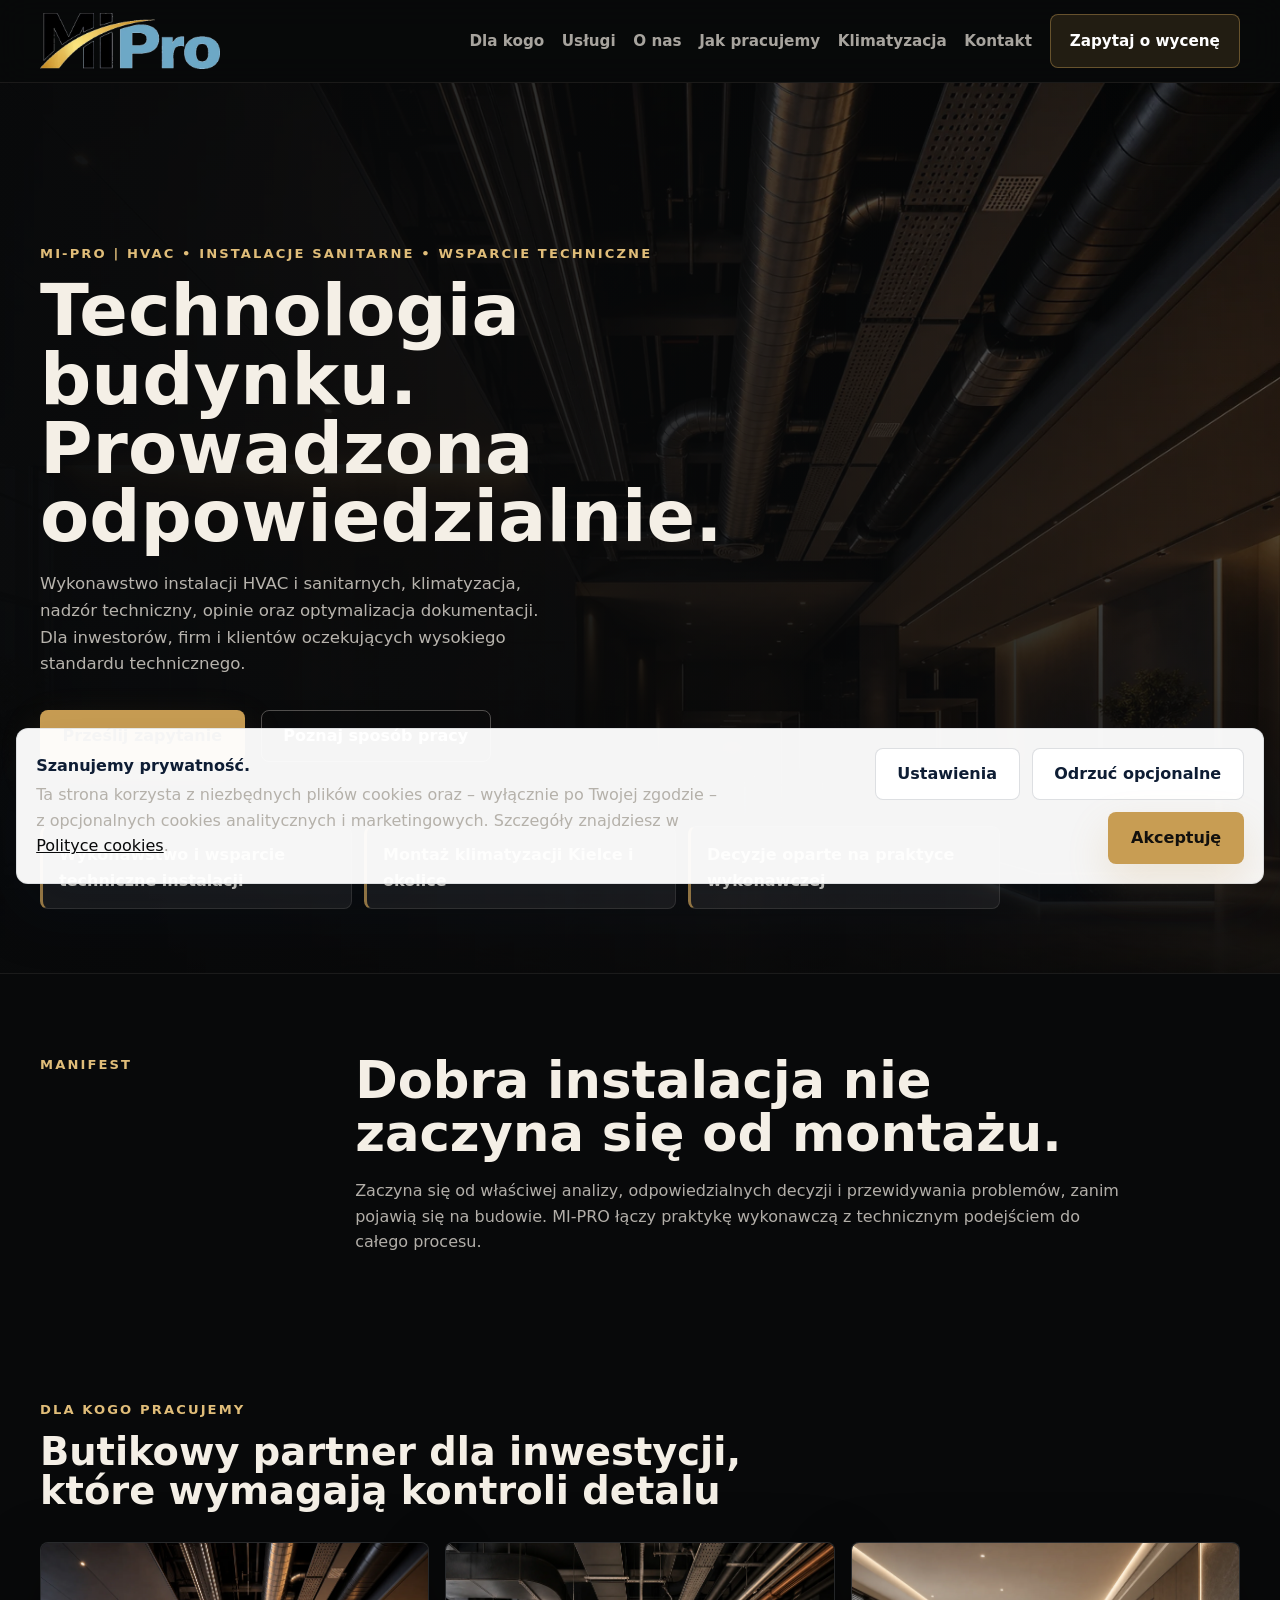
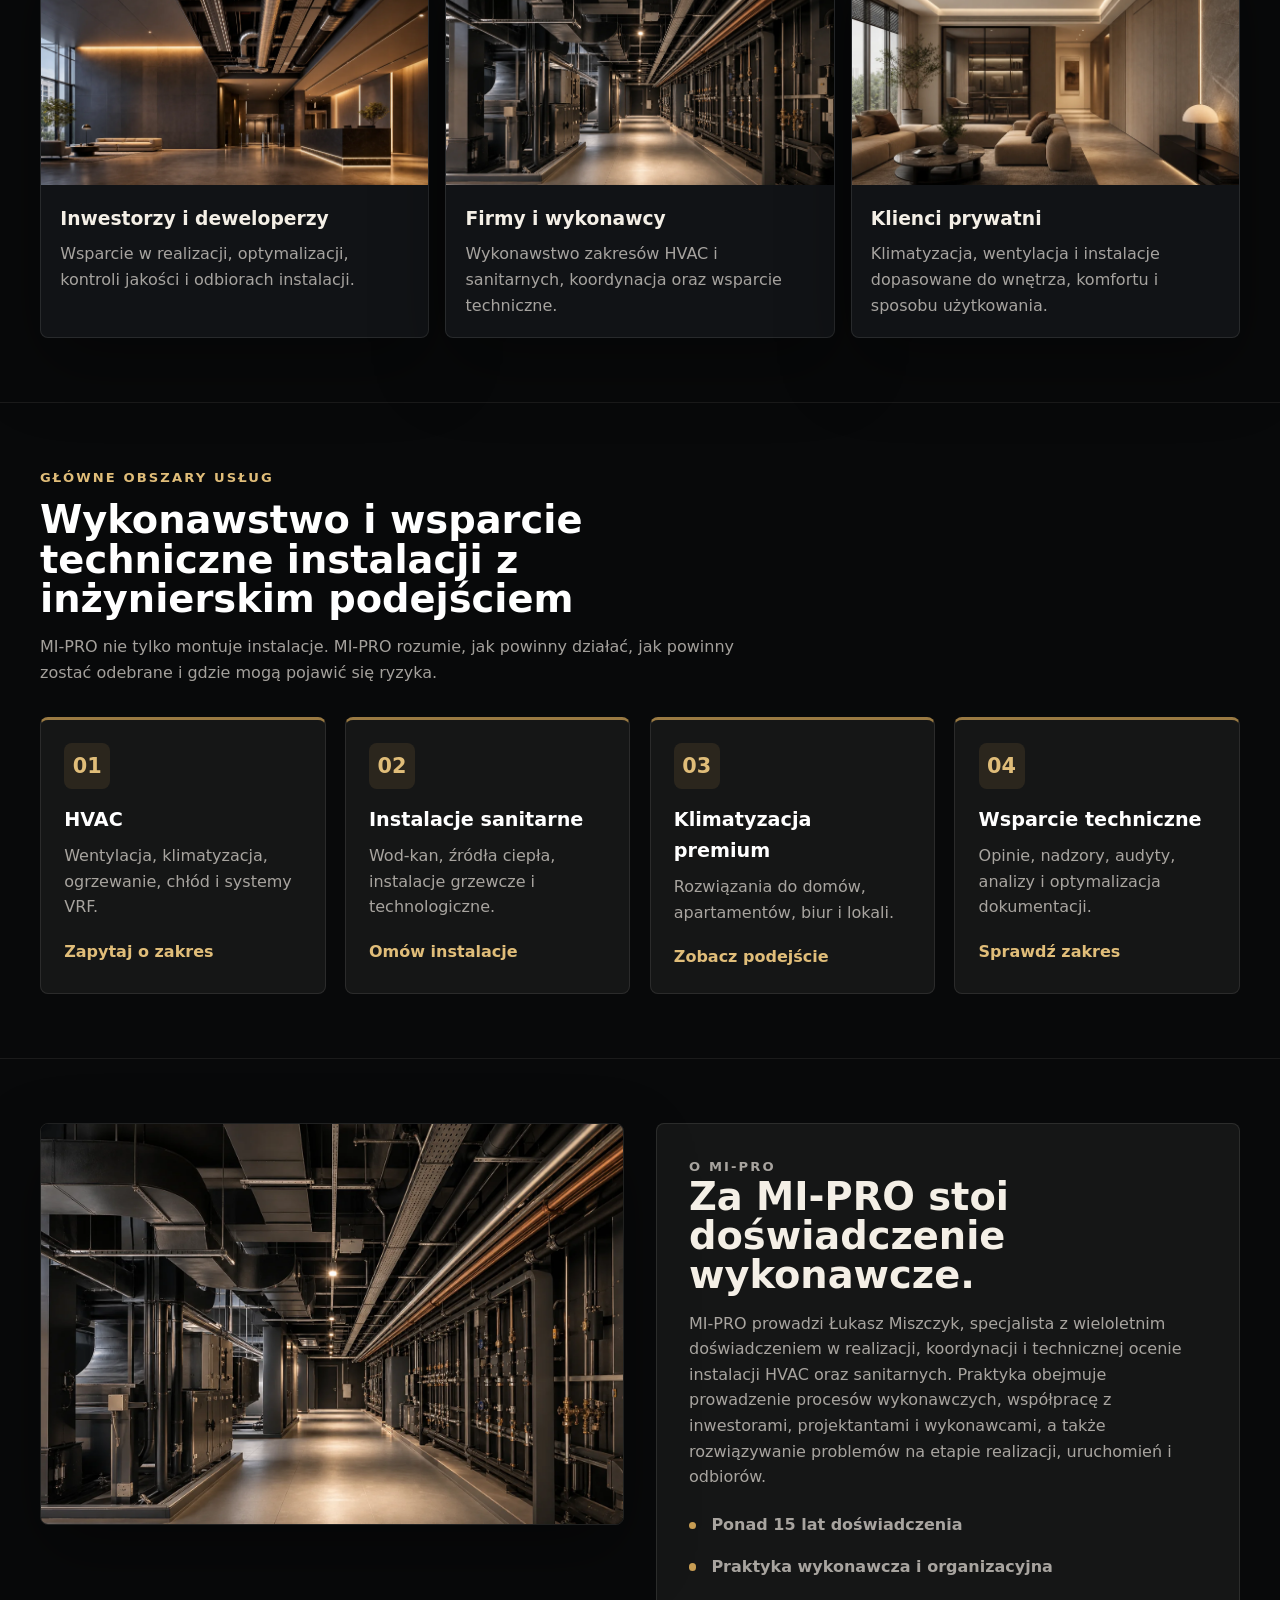
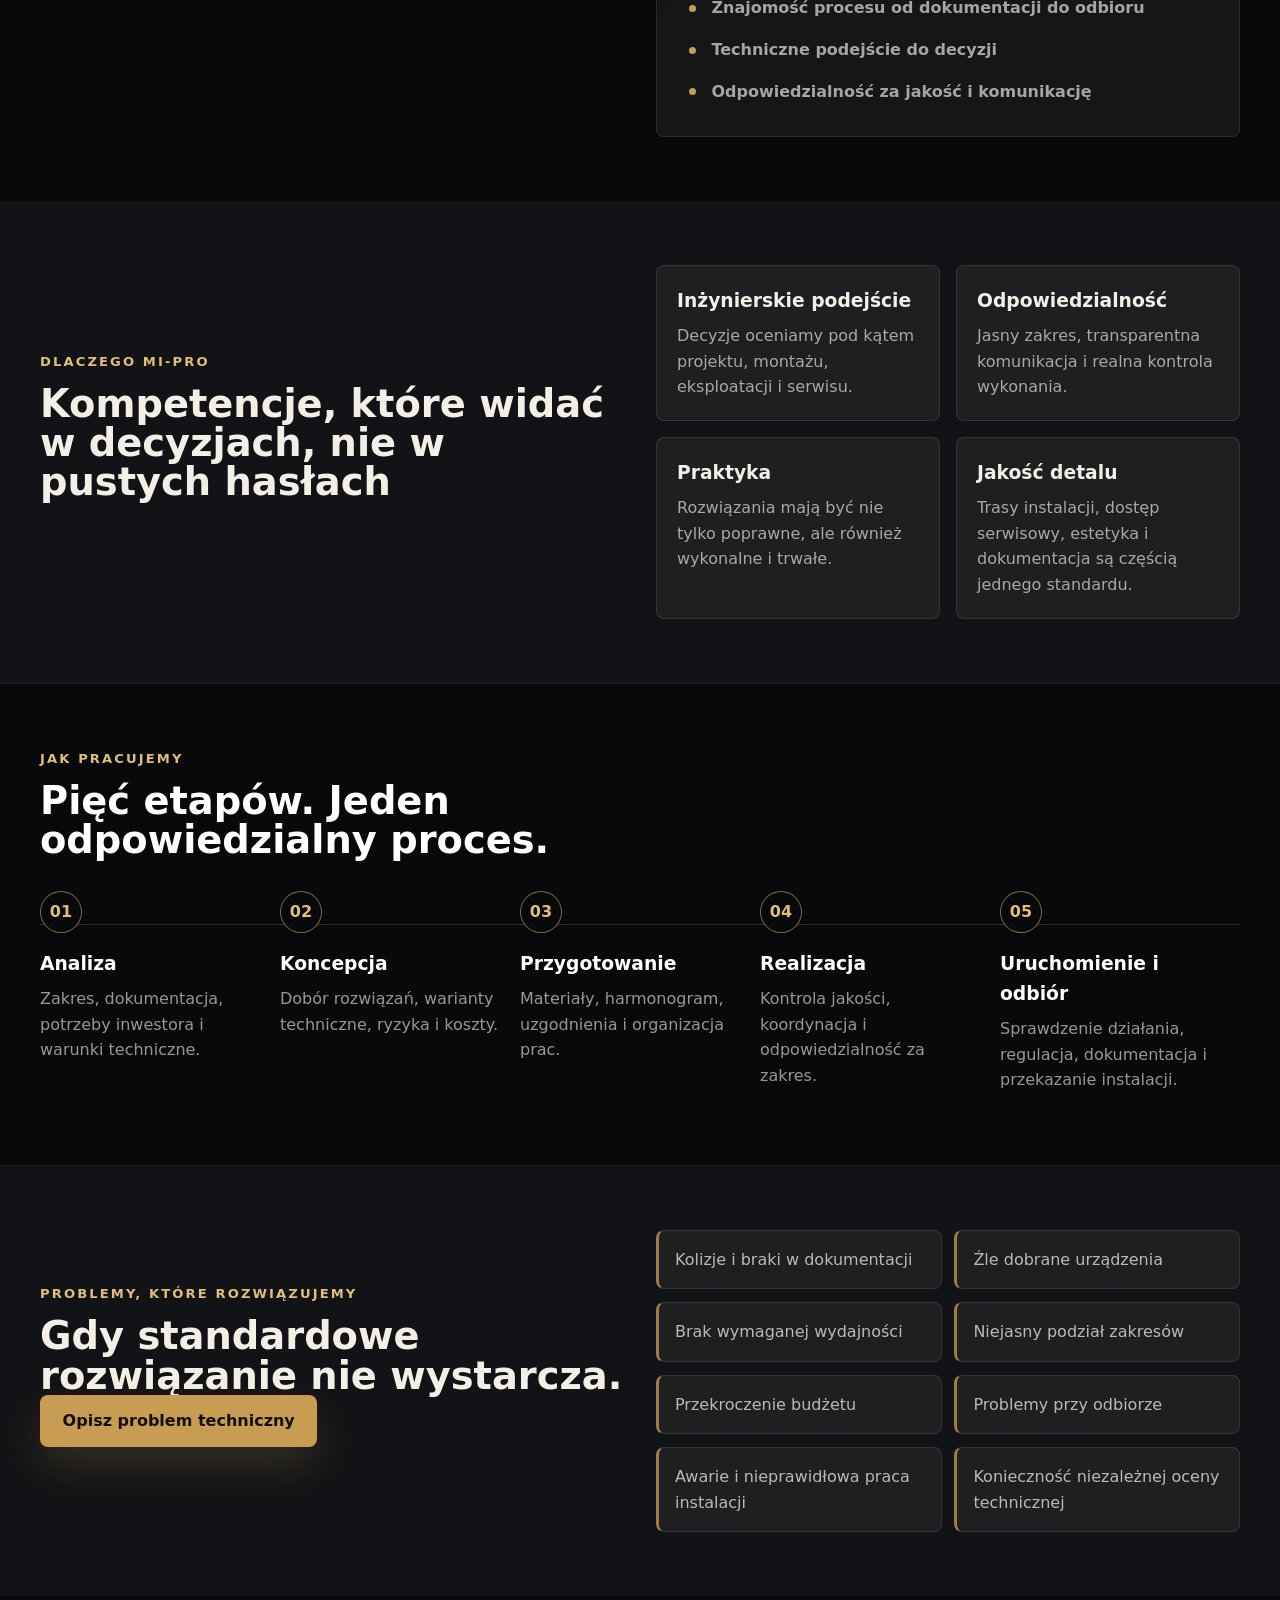
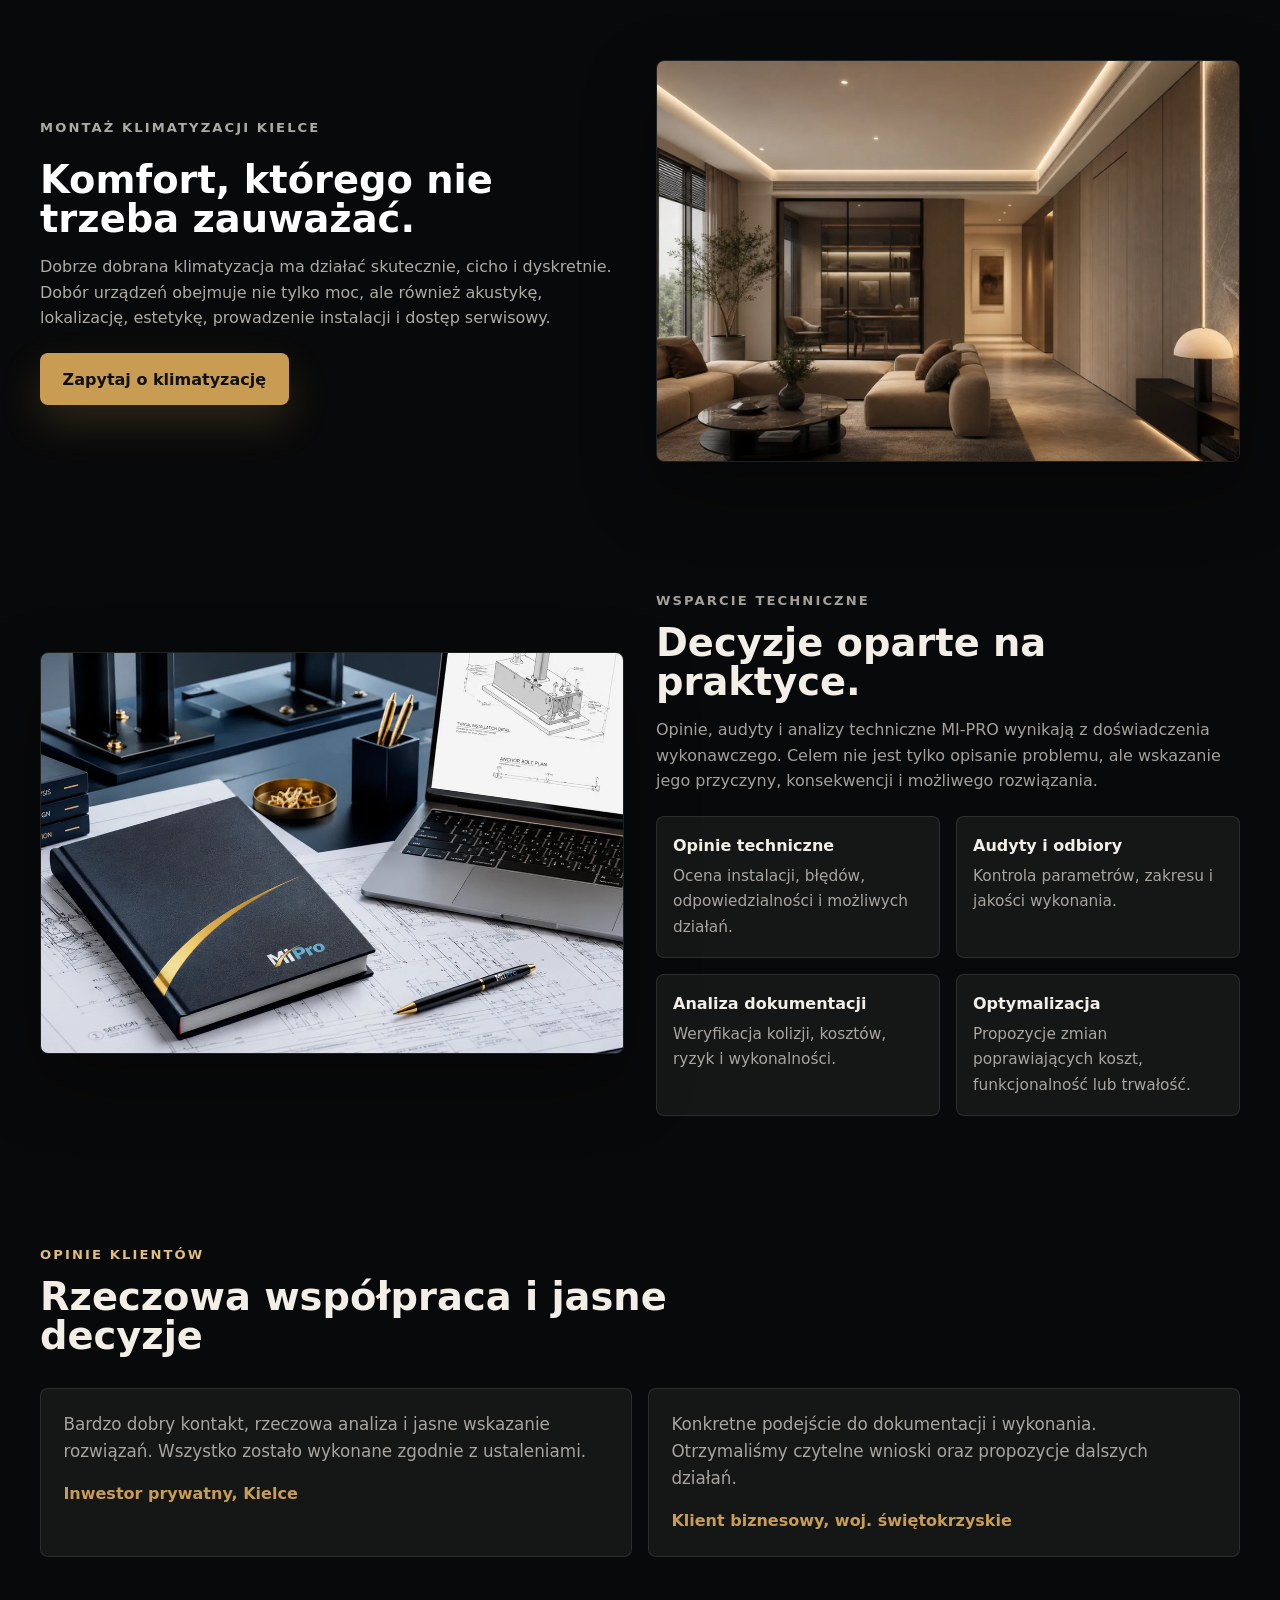
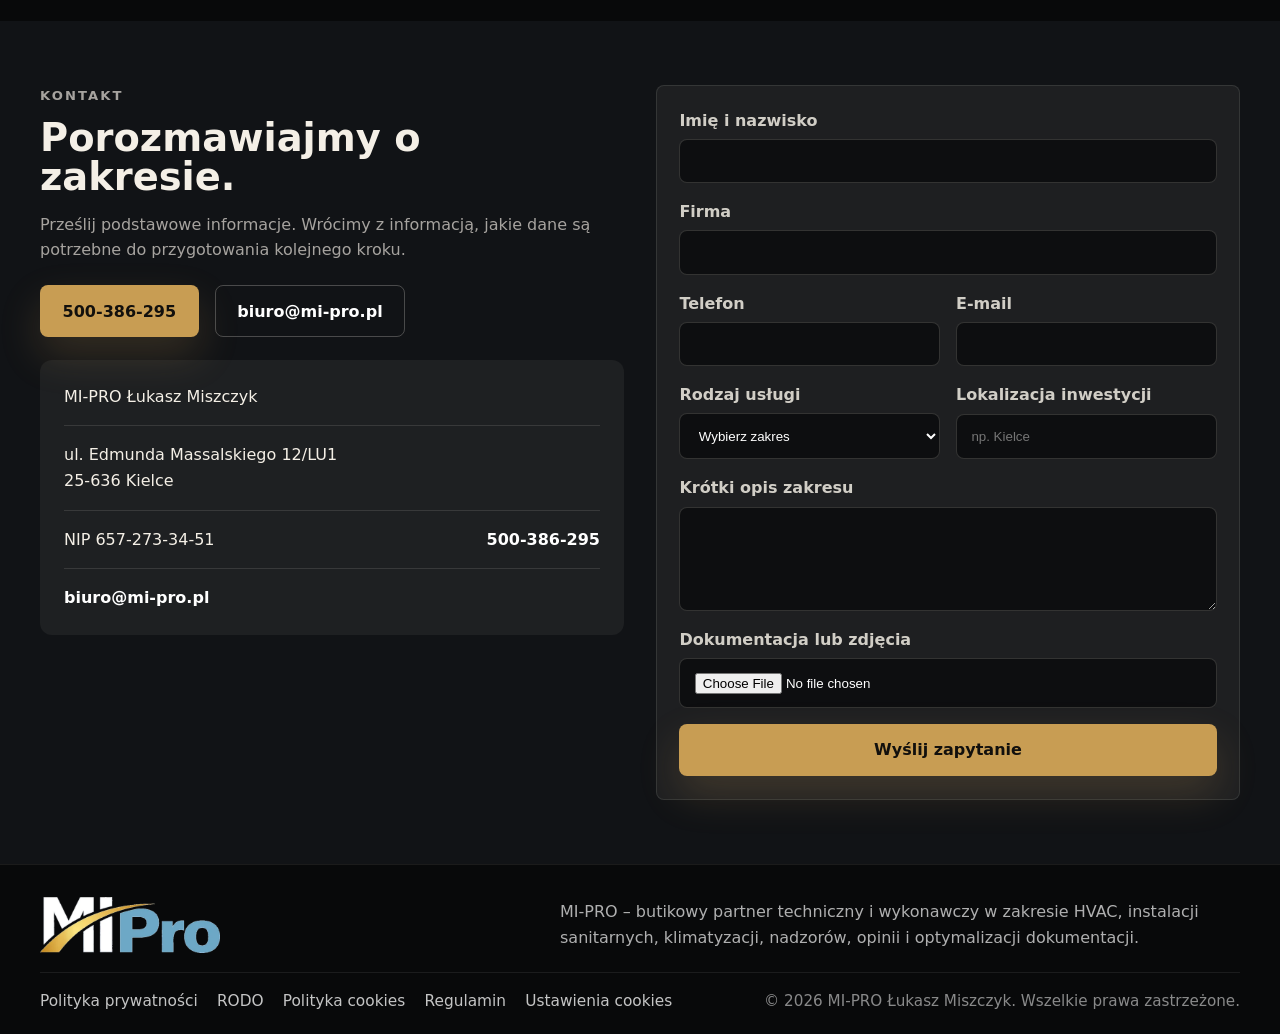
==== commit afdbf5c4: "Elevate MI-PRO premium HVAC positioning" ====
--- a/index.html
+++ b/index.html
@@ -3,17 +3,67 @@
 <head>
   <meta charset="utf-8">
   <meta name="viewport" content="width=device-width, initial-scale=1">
-  <title>MI-PRO | Montaż klimatyzacji Kielce, HVAC i instalacje sanitarne</title>
-  <meta name="description" content="MI-PRO realizuje montaż klimatyzacji w Kielcach, instalacje HVAC, wentylację, wod-kan i instalacje sanitarne z inżynierskim podejściem do jakości, dokumentacji i odbioru.">
-  <meta name="theme-color" content="#071a34">
-  <meta property="og:title" content="MI-PRO | Montaż klimatyzacji Kielce, HVAC i instalacje sanitarne">
-  <meta property="og:description" content="Odpowiedzialne wykonawstwo instalacji HVAC, montaż klimatyzacji, instalacje sanitarne i techniczne wsparcie inwestycji.">
+  <title>MI-PRO | HVAC, instalacje sanitarne i montaż klimatyzacji Kielce</title>
+  <meta name="description" content="MI-PRO to butikowy partner techniczny i wykonawczy: HVAC, instalacje sanitarne, montaż klimatyzacji Kielce, nadzory, opinie i optymalizacja dokumentacji.">
+  <link rel="canonical" href="https://mi-pro.pl/">
+  <meta name="theme-color" content="#08090a">
+  <meta property="og:title" content="MI-PRO | Technologia budynku prowadzona odpowiedzialnie">
+  <meta property="og:description" content="Wykonawstwo instalacji HVAC i sanitarnych, klimatyzacja, nadzór techniczny, opinie oraz optymalizacja dokumentacji.">
   <meta property="og:type" content="website">
-  <meta property="og:image" content="assets/expertise.webp">
+  <meta property="og:image" content="assets/hero-building-tech.webp">
   <link rel="icon" href="assets/logo.webp">
-  <link rel="preload" as="image" href="assets/expertise.webp">
+  <link rel="preload" as="image" href="assets/hero-building-tech.webp">
   <link rel="stylesheet" href="styles.css">
   <script src="https://identity.netlify.com/v1/netlify-identity-widget.js"></script>
+  <script type="application/ld+json">
+  {
+    "@context": "https://schema.org",
+    "@graph": [
+      {
+        "@type": "LocalBusiness",
+        "@id": "https://mi-pro.pl/#business",
+        "name": "MI-PRO Łukasz Miszczyk",
+        "url": "https://mi-pro.pl/",
+        "image": "https://mi-pro.pl/assets/hero-building-tech.webp",
+        "email": "biuro@mi-pro.pl",
+        "telephone": "+48500386295",
+        "address": {
+          "@type": "PostalAddress",
+          "streetAddress": "ul. Edmunda Massalskiego 12/LU1",
+          "postalCode": "25-636",
+          "addressLocality": "Kielce",
+          "addressCountry": "PL"
+        },
+        "areaServed": ["Kielce", "woj. świętokrzyskie"],
+        "description": "Wykonawstwo instalacji HVAC i sanitarnych, montaż klimatyzacji, nadzory, opinie techniczne i optymalizacja dokumentacji."
+      },
+      {
+        "@type": "Service",
+        "@id": "https://mi-pro.pl/#hvac-service",
+        "name": "Wykonawstwo instalacji HVAC i sanitarnych",
+        "provider": { "@id": "https://mi-pro.pl/#business" },
+        "areaServed": "Kielce i województwo świętokrzyskie",
+        "serviceType": ["HVAC", "instalacje sanitarne", "montaż klimatyzacji", "nadzór techniczny"]
+      },
+      {
+        "@type": "FAQPage",
+        "@id": "https://mi-pro.pl/#faq",
+        "mainEntity": [
+          {
+            "@type": "Question",
+            "name": "Czy MI-PRO wykonuje montaż klimatyzacji w Kielcach?",
+            "acceptedAnswer": { "@type": "Answer", "text": "Tak. MI-PRO realizuje montaż klimatyzacji w Kielcach i okolicy dla domów, apartamentów, biur oraz lokali usługowych." }
+          },
+          {
+            "@type": "Question",
+            "name": "Czy MI-PRO przygotowuje opinie techniczne instalacji?",
+            "acceptedAnswer": { "@type": "Answer", "text": "Tak. Opinie i audyty techniczne obejmują ocenę instalacji, dokumentacji, kosztów, ryzyk wykonawczych i możliwych rozwiązań." }
+          }
+        ]
+      }
+    ]
+  }
+  </script>
 </head>
 <body>
   <a class="skip-link" href="#content">Przejdź do treści</a>
@@ -29,11 +79,11 @@
       </button>
 
       <nav class="site-nav" id="nav-menu" aria-label="Główne menu">
+        <a href="#odbiorcy">Dla kogo</a>
+        <a href="#uslugi">Usługi</a>
         <a href="#onas">O nas</a>
-        <a href="#uslugi">Usługi</a>
+        <a href="#proces">Jak pracujemy</a>
         <a href="#klimatyzacja">Klimatyzacja</a>
-        <a href="#ekspertyza">Wsparcie techniczne</a>
-        <a href="#proces">Jak pracujemy</a>
         <a href="#kontakt">Kontakt</a>
         <a class="nav-cta" href="#kontakt">Zapytaj o wycenę</a>
       </nav>
@@ -41,74 +91,123 @@
   </header>
 
   <main id="content">
-    <section class="hero">
-      <div class="container hero-grid">
+    <section class="hero hero-premium">
+      <div class="hero-bg" aria-hidden="true">
+        <img src="assets/hero-building-tech.webp" alt="">
+      </div>
+      <div class="container hero-inner">
         <div class="hero-copy reveal">
-          <p class="eyebrow">HVAC • klimatyzacja • instalacje sanitarne</p>
-          <h1>Kompleksowe wykonawstwo instalacji HVAC i sanitarnych</h1>
-          <p class="lead">Wspieramy inwestorów, firmy wykonawcze i klientów prywatnych w realizacji instalacji wentylacyjnych, klimatyzacyjnych, grzewczych, chłodniczych oraz wodno-kanalizacyjnych. Od analizy dokumentacji po wykonanie, uruchomienie i odbiór.</p>
+          <p class="eyebrow">MI-PRO | HVAC • instalacje sanitarne • wsparcie techniczne</p>
+          <h1>Technologia budynku. Prowadzona odpowiedzialnie.</h1>
+          <p class="lead">Wykonawstwo instalacji HVAC i sanitarnych, klimatyzacja, nadzór techniczny, opinie oraz optymalizacja dokumentacji. Dla inwestorów, firm i klientów oczekujących wysokiego standardu technicznego.</p>
           <div class="hero-actions">
             <a class="btn btn-gold" href="#kontakt">Prześlij zapytanie</a>
-            <a class="btn btn-outline" href="#uslugi">Poznaj zakres usług</a>
-          </div>
-          <ul class="hero-points" aria-label="Atuty MI-PRO">
-            <li>Instalacje prowadzone odpowiedzialnie</li>
-            <li>Montaż klimatyzacji Kielce i okolice</li>
-            <li>Wykonawstwo, nadzór i techniczna analiza</li>
-          </ul>
-        </div>
-        <div class="hero-visual reveal reveal-delay">
-          <img src="assets/expertise.webp" alt="Dokumentacja techniczna instalacji i stanowisko pracy MI-PRO" loading="eager">
-        </div>
-      </div>
-    </section>
-
-    <section class="value-strip">
-      <div class="container value-grid reveal">
-        <article>
-          <h2>Odpowiedzialność techniczna</h2>
-          <p>Decyzje projektowe i wykonawcze oceniamy pod kątem montażu, użytkowania, odbioru oraz późniejszego serwisu.</p>
-        </article>
-        <article>
-          <h2>Przewidywalny proces</h2>
-          <p>Zakres, materiały, harmonogram i ustalenia techniczne prowadzimy w sposób uporządkowany i czytelny dla inwestora.</p>
-        </article>
-        <article>
-          <h2>Kontrola jakości</h2>
-          <p>Zwracamy uwagę na prowadzenie instalacji, dostęp serwisowy, estetykę wykonania i jakość zakończenia prac.</p>
-        </article>
-      </div>
-    </section>
-
-    <section class="section" id="uslugi">
+            <a class="btn btn-outline light-outline" href="#proces">Poznaj sposób pracy</a>
+          </div>
+        </div>
+        <ul class="hero-points reveal reveal-delay" aria-label="Atuty MI-PRO">
+          <li>Wykonawstwo i wsparcie techniczne instalacji</li>
+          <li>Montaż klimatyzacji Kielce i okolice</li>
+          <li>Decyzje oparte na praktyce wykonawczej</li>
+        </ul>
+      </div>
+    </section>
+
+    <section class="manifest">
+      <div class="container manifest-grid reveal">
+        <p class="eyebrow">Manifest</p>
+        <div>
+          <h2>Dobra instalacja nie zaczyna się od montażu.</h2>
+          <p>Zaczyna się od właściwej analizy, odpowiedzialnych decyzji i przewidywania problemów, zanim pojawią się na budowie. MI-PRO łączy praktykę wykonawczą z technicznym podejściem do całego procesu.</p>
+        </div>
+      </div>
+    </section>
+
+    <section class="section audience-section" id="odbiorcy">
       <div class="container">
         <div class="section-head reveal">
-          <p class="eyebrow">Zakres usług</p>
-          <h2>Wykonawstwo instalacji dla domów, lokali i obiektów komercyjnych</h2>
-          <p>MI-PRO łączy praktykę wykonawczą z technicznym podejściem do dokumentacji, kosztów i koordynacji. Głównym zakresem jest realizacja instalacji; opinie, nadzory i optymalizacje są dodatkowym wsparciem dla wymagających inwestycji.</p>
-        </div>
-
-        <div class="cards cards-4">
+          <p class="eyebrow">Dla kogo pracujemy</p>
+          <h2>Butikowy partner dla inwestycji, które wymagają kontroli detalu</h2>
+        </div>
+        <div class="audience-grid">
+          <article class="image-card reveal">
+            <img src="assets/hero-building-tech.webp" alt="Nowoczesne wnętrze z technologią budynku">
+            <div>
+              <h3>Inwestorzy i deweloperzy</h3>
+              <p>Wsparcie w realizacji, optymalizacji, kontroli jakości i odbiorach instalacji.</p>
+            </div>
+          </article>
+          <article class="image-card reveal reveal-delay-1">
+            <img src="assets/execution-installations.webp" alt="Uporządkowane instalacje HVAC w technicznym wnętrzu">
+            <div>
+              <h3>Firmy i wykonawcy</h3>
+              <p>Wykonawstwo zakresów HVAC i sanitarnych, koordynacja oraz wsparcie techniczne.</p>
+            </div>
+          </article>
+          <article class="image-card reveal reveal-delay-2">
+            <img src="assets/climate-interior.webp" alt="Dyskretna klimatyzacja w eleganckim wnętrzu">
+            <div>
+              <h3>Klienci prywatni</h3>
+              <p>Klimatyzacja, wentylacja i instalacje dopasowane do wnętrza, komfortu i sposobu użytkowania.</p>
+            </div>
+          </article>
+        </div>
+      </div>
+    </section>
+
+    <section class="section section-dark" id="uslugi">
+      <div class="container">
+        <div class="section-head reveal">
+          <p class="eyebrow">Główne obszary usług</p>
+          <h2>Wykonawstwo i wsparcie techniczne instalacji z inżynierskim podejściem</h2>
+          <p>MI-PRO nie tylko montuje instalacje. MI-PRO rozumie, jak powinny działać, jak powinny zostać odebrane i gdzie mogą pojawić się ryzyka.</p>
+        </div>
+
+        <div class="cards cards-4 service-cards">
           <article class="card reveal">
             <div class="icon">01</div>
-            <h3>Wykonawstwo instalacji</h3>
-            <p>Wentylacja mechaniczna, klimatyzacja, VRF, instalacje grzewcze i chłodnicze, wod-kan oraz źródła ciepła.</p>
+            <h3>HVAC</h3>
+            <p>Wentylacja, klimatyzacja, ogrzewanie, chłód i systemy VRF.</p>
+            <a href="#kontakt">Zapytaj o zakres</a>
           </article>
           <article class="card reveal reveal-delay-1">
             <div class="icon">02</div>
-            <h3>Klimatyzacja</h3>
-            <p>Montaż klimatyzacji w domach, apartamentach, biurach i lokalach usługowych, z naciskiem na estetykę i komfort użytkowania.</p>
+            <h3>Instalacje sanitarne</h3>
+            <p>Wod-kan, źródła ciepła, instalacje grzewcze i technologiczne.</p>
+            <a href="#kontakt">Omów instalacje</a>
           </article>
           <article class="card reveal reveal-delay-2">
             <div class="icon">03</div>
-            <h3>Wsparcie techniczne</h3>
-            <p>Analiza dokumentacji, opinie techniczne, audyty, konsultacje wykonawcze i wsparcie w sporach technicznych.</p>
+            <h3>Klimatyzacja premium</h3>
+            <p>Rozwiązania do domów, apartamentów, biur i lokali.</p>
+            <a href="#klimatyzacja">Zobacz podejście</a>
           </article>
           <article class="card reveal reveal-delay-3">
             <div class="icon">04</div>
-            <h3>Optymalizacja i nadzór</h3>
-            <p>Koordynacja instalacji, optymalizacja rozwiązań, weryfikacja kosztów oraz kontrola jakości wykonania.</p>
-          </article>
+            <h3>Wsparcie techniczne</h3>
+            <p>Opinie, nadzory, audyty, analizy i optymalizacja dokumentacji.</p>
+            <a href="#ekspertyza">Sprawdź zakres</a>
+          </article>
+        </div>
+      </div>
+    </section>
+
+    <section class="section" id="onas">
+      <div class="container owner-grid">
+        <div class="owner-image reveal">
+          <img src="assets/execution-installations.webp" alt="Techniczne zaplecze instalacji HVAC">
+        </div>
+        <div class="owner-panel reveal reveal-delay">
+          <p class="eyebrow">O MI-PRO</p>
+          <h2>Za MI-PRO stoi doświadczenie wykonawcze.</h2>
+          <p>MI-PRO prowadzi Łukasz Miszczyk, specjalista z wieloletnim doświadczeniem w realizacji, koordynacji i technicznej ocenie instalacji HVAC oraz sanitarnych. Praktyka obejmuje prowadzenie procesów wykonawczych, współpracę z inwestorami, projektantami i wykonawcami, a także rozwiązywanie problemów na etapie realizacji, uruchomień i odbiorów.</p>
+          <ul class="owner-list" aria-label="Doświadczenie MI-PRO">
+            <li>Ponad 15 lat doświadczenia</li>
+            <li>Praktyka wykonawcza i organizacyjna</li>
+            <li>Znajomość procesu od dokumentacji do odbioru</li>
+            <li>Techniczne podejście do decyzji</li>
+            <li>Odpowiedzialność za jakość i komunikację</li>
+          </ul>
         </div>
       </div>
     </section>
@@ -117,98 +216,82 @@
       <div class="container split-grid">
         <div class="section-head reveal">
           <p class="eyebrow">Dlaczego MI-PRO</p>
-          <h2>Inżynierskie podejście bez zbędnego marketingu</h2>
-          <p>Nie komplikujemy rozwiązań bez potrzeby. Szukamy instalacji trwałych, racjonalnych kosztowo i możliwych do poprawnego wykonania.</p>
+          <h2>Kompetencje, które widać w decyzjach, nie w pustych hasłach</h2>
         </div>
         <div class="reason-grid reveal reveal-delay">
           <article>
-            <h3>Doświadczenie wykonawcze</h3>
-            <p>Decyzje techniczne oceniamy nie tylko na podstawie projektu, ale także pod kątem montażu, eksploatacji, odbioru i serwisu.</p>
+            <h3>Inżynierskie podejście</h3>
+            <p>Decyzje oceniamy pod kątem projektu, montażu, eksploatacji i serwisu.</p>
           </article>
           <article>
-            <h3>Jedna odpowiedzialność</h3>
-            <p>Klient otrzymuje partnera odpowiedzialnego za koordynację zakresu, komunikację i jakość wykonania.</p>
+            <h3>Odpowiedzialność</h3>
+            <p>Jasny zakres, transparentna komunikacja i realna kontrola wykonania.</p>
           </article>
           <article>
-            <h3>Praktyczne podejście</h3>
-            <p>Wskazujemy rozwiązania, które mają sens techniczny, kosztowy i organizacyjny na etapie realizacji.</p>
+            <h3>Praktyka</h3>
+            <p>Rozwiązania mają być nie tylko poprawne, ale również wykonalne i trwałe.</p>
           </article>
           <article>
-            <h3>Kontrola detali</h3>
-            <p>Dbamy o przebieg tras, dostęp do serwisu, estetykę, dokumentację i jakość końcowego odbioru.</p>
-          </article>
-        </div>
-      </div>
-    </section>
-
-    <section class="section" id="onas">
-      <div class="container owner-grid">
-        <div class="owner-panel reveal">
-          <p class="eyebrow">O nas</p>
-          <h2>Doświadczenie, które stoi za MI-PRO</h2>
-          <p>MI-PRO zostało stworzone przez Łukasza Miszczyka, inżyniera i menedżera z wieloletnim doświadczeniem w realizacji instalacji HVAC i sanitarnych. Doświadczenie obejmuje prowadzenie procesów wykonawczych, koordynację zespołów, współpracę z projektantami, inwestorami i generalnymi wykonawcami, a także rozwiązywanie problemów technicznych na etapie realizacji i odbiorów.</p>
-        </div>
-        <ul class="owner-list reveal reveal-delay" aria-label="Doświadczenie MI-PRO">
-          <li>Ponad 15 lat doświadczenia w branży</li>
-          <li>Zarządzanie realizacją instalacji</li>
-          <li>Znajomość procesu od dokumentacji do odbioru</li>
-          <li>Praktyka w obiektach mieszkaniowych, komercyjnych i technicznych</li>
-        </ul>
-      </div>
-    </section>
-
-    <section class="section section-dark" id="proces">
+            <h3>Jakość detalu</h3>
+            <p>Trasy instalacji, dostęp serwisowy, estetyka i dokumentacja są częścią jednego standardu.</p>
+          </article>
+        </div>
+      </div>
+    </section>
+
+    <section class="section section-dark process-section" id="proces">
       <div class="container">
         <div class="section-head reveal">
           <p class="eyebrow">Jak pracujemy</p>
-          <h2>Przewidywalny proces od analizy do odbioru</h2>
+          <h2>Pięć etapów. Jeden odpowiedzialny proces.</h2>
         </div>
         <div class="process-grid">
           <article class="process-step reveal">
             <span>01</span>
-            <h3>Analiza zakresu</h3>
-            <p>Weryfikujemy dokumentację, potrzeby inwestora i warunki techniczne.</p>
+            <h3>Analiza</h3>
+            <p>Zakres, dokumentacja, potrzeby inwestora i warunki techniczne.</p>
           </article>
           <article class="process-step reveal reveal-delay-1">
             <span>02</span>
-            <h3>Dobór rozwiązania</h3>
-            <p>Porównujemy warianty techniczne, koszty i możliwości wykonania.</p>
+            <h3>Koncepcja</h3>
+            <p>Dobór rozwiązań, warianty techniczne, ryzyka i koszty.</p>
           </article>
           <article class="process-step reveal reveal-delay-2">
             <span>03</span>
-            <h3>Przygotowanie realizacji</h3>
-            <p>Ustalamy harmonogram, materiały, koordynację i organizację prac.</p>
+            <h3>Przygotowanie</h3>
+            <p>Materiały, harmonogram, uzgodnienia i organizacja prac.</p>
           </article>
           <article class="process-step reveal reveal-delay-3">
             <span>04</span>
-            <h3>Wykonanie</h3>
-            <p>Kontrolujemy jakość, prowadzimy bieżące uzgodnienia i odpowiadamy za zakres.</p>
+            <h3>Realizacja</h3>
+            <p>Kontrola jakości, koordynacja i odpowiedzialność za zakres.</p>
           </article>
           <article class="process-step reveal reveal-delay-4">
             <span>05</span>
             <h3>Uruchomienie i odbiór</h3>
-            <p>Sprawdzamy działanie, regulujemy instalację, porządkujemy dokumentację i przekazujemy zakres.</p>
-          </article>
-        </div>
-      </div>
-    </section>
-
-    <section class="section" id="inwestycje">
-      <div class="container investment-grid">
-        <div class="section-head reveal">
-          <p class="eyebrow">Typy inwestycji</p>
-          <h2>Pracujemy tam, gdzie instalacje wymagają porządku i odpowiedzialności</h2>
-          <p>Wspieramy klientów prywatnych, firmy i inwestorów realizujących bardziej złożone zakresy instalacyjne.</p>
-        </div>
-        <div class="tag-list reveal reveal-delay" aria-label="Typy inwestycji">
-          <span>Budynki mieszkaniowe</span>
-          <span>Apartamenty i domy o wysokim standardzie</span>
-          <span>Biura i lokale usługowe</span>
-          <span>Obiekty komercyjne</span>
-          <span>Małe obiekty przemysłowe</span>
-          <span>Przebudowy i modernizacje</span>
-          <span>Inwestycje wymagające analizy technicznej</span>
-        </div>
+            <p>Sprawdzenie działania, regulacja, dokumentacja i przekazanie instalacji.</p>
+          </article>
+        </div>
+      </div>
+    </section>
+
+    <section class="section section-soft" id="problemy">
+      <div class="container problems-grid">
+        <div class="section-head reveal">
+          <p class="eyebrow">Problemy, które rozwiązujemy</p>
+          <h2>Gdy standardowe rozwiązanie nie wystarcza.</h2>
+          <a class="btn btn-gold" href="#kontakt">Opisz problem techniczny</a>
+        </div>
+        <ul class="problem-list reveal reveal-delay">
+          <li>Kolizje i braki w dokumentacji</li>
+          <li>Źle dobrane urządzenia</li>
+          <li>Brak wymaganej wydajności</li>
+          <li>Niejasny podział zakresów</li>
+          <li>Przekroczenie budżetu</li>
+          <li>Problemy przy odbiorze</li>
+          <li>Awarie i nieprawidłowa praca instalacji</li>
+          <li>Konieczność niezależnej oceny technicznej</li>
+        </ul>
       </div>
     </section>
 
@@ -216,16 +299,12 @@
       <div class="container climate-grid">
         <div class="climate-copy reveal">
           <p class="eyebrow">Montaż klimatyzacji Kielce</p>
-          <h2>Klimatyzacja dopasowana do wnętrza i sposobu użytkowania</h2>
-          <p>Dobieramy urządzenia nie tylko pod względem mocy. Uwzględniamy akustykę, estetykę, lokalizację jednostek, sposób prowadzenia instalacji i dostęp serwisowy.</p>
+          <h2>Komfort, którego nie trzeba zauważać.</h2>
+          <p>Dobrze dobrana klimatyzacja ma działać skutecznie, cicho i dyskretnie. Dobór urządzeń obejmuje nie tylko moc, ale również akustykę, lokalizację, estetykę, prowadzenie instalacji i dostęp serwisowy.</p>
           <a class="btn btn-gold" href="#kontakt">Zapytaj o klimatyzację</a>
         </div>
-        <div class="technical-panel reveal reveal-delay" aria-label="Zakres klimatyzacji">
-          <span>split / multi-split</span>
-          <span>małe systemy VRF</span>
-          <span>domy i apartamenty</span>
-          <span>biura i lokale</span>
-          <span>serwis i przeglądy</span>
+        <div class="climate-image reveal reveal-delay">
+          <img src="assets/climate-interior.webp" alt="Dyskretna klimatyzacja w eleganckim wnętrzu" loading="lazy">
         </div>
       </div>
     </section>
@@ -236,45 +315,16 @@
           <img src="assets/expertise.webp" alt="Dokumentacja techniczna, laptop i materiały MI-PRO" loading="lazy">
         </div>
         <div class="expertise-copy reveal reveal-delay">
-          <p class="eyebrow">Wsparcie techniczne i opinie</p>
-          <h2>Techniczna ocena przed podjęciem decyzji</h2>
-          <p>Celem opinii nie jest tworzenie rozbudowanych dokumentów bez praktycznej wartości. Każde opracowanie powinno prowadzić do jednoznacznych wniosków, możliwych działań i oceny odpowiedzialności technicznej.</p>
+          <p class="eyebrow">Wsparcie techniczne</p>
+          <h2>Decyzje oparte na praktyce.</h2>
+          <p>Opinie, audyty i analizy techniczne MI-PRO wynikają z doświadczenia wykonawczego. Celem nie jest tylko opisanie problemu, ale wskazanie jego przyczyny, konsekwencji i możliwego rozwiązania.</p>
           <div class="mini-grid">
-            <div>
-              <strong>Opinie techniczne</strong>
-              <span>Ocena wykonanych instalacji, analiza błędów i wskazanie możliwych działań.</span>
-            </div>
-            <div>
-              <strong>Weryfikacja dokumentacji</strong>
-              <span>Sprawdzenie projektu pod kątem wykonania, kolizji, kosztów i ryzyk.</span>
-            </div>
-            <div>
-              <strong>Optymalizacja projektu</strong>
-              <span>Wskazanie zmian, które mogą poprawić funkcjonalność, koszt lub jakość realizacji.</span>
-            </div>
-            <div>
-              <strong>Wsparcie w odbiorach</strong>
-              <span>Techniczna kontrola zakresu i pomoc w uporządkowaniu ustaleń między stronami.</span>
-            </div>
-          </div>
-        </div>
-      </div>
-    </section>
-
-    <section class="section section-soft" id="problemy">
-      <div class="container problems-grid">
-        <div class="section-head reveal">
-          <p class="eyebrow">Problemy, które pomagamy rozwiązać</p>
-          <h2>Technika, koszty i komunikacja w jednym miejscu</h2>
-        </div>
-        <ul class="problem-list reveal reveal-delay">
-          <li>Instalacja nie osiąga wymaganej wydajności</li>
-          <li>Dokumentacja koliduje z architekturą lub innymi branżami</li>
-          <li>Koszty instalacji przekraczają założony budżet</li>
-          <li>Wykonawca i projektant mają odmienne stanowiska</li>
-          <li>Urządzenia są źle dobrane do sposobu użytkowania</li>
-          <li>Inwestor potrzebuje niezależnej opinii technicznej</li>
-        </ul>
+            <div><strong>Opinie techniczne</strong><span>Ocena instalacji, błędów, odpowiedzialności i możliwych działań.</span></div>
+            <div><strong>Audyty i odbiory</strong><span>Kontrola parametrów, zakresu i jakości wykonania.</span></div>
+            <div><strong>Analiza dokumentacji</strong><span>Weryfikacja kolizji, kosztów, ryzyk i wykonalności.</span></div>
+            <div><strong>Optymalizacja</strong><span>Propozycje zmian poprawiających koszt, funkcjonalność lub trwałość.</span></div>
+          </div>
+        </div>
       </div>
     </section>
 
@@ -301,54 +351,30 @@
       <div class="container contact-grid reveal">
         <div>
           <p class="eyebrow">Kontakt</p>
-          <h2>Prześlij podstawowe informacje o inwestycji</h2>
-          <p>Napisz, jakiego zakresu dotyczy temat: wykonawstwo instalacji, montaż klimatyzacji w Kielcach, opinia techniczna, nadzór lub optymalizacja dokumentacji. Wrócimy z informacją, czy możemy pomóc oraz jakie dane będą potrzebne do dalszej analizy.</p>
+          <h2>Porozmawiajmy o zakresie.</h2>
+          <p>Prześlij podstawowe informacje. Wrócimy z informacją, jakie dane są potrzebne do przygotowania kolejnego kroku.</p>
           <div class="contact-actions">
             <a class="btn btn-gold" href="tel:+48500386295">500 386 295</a>
             <a class="btn btn-outline dark-outline" href="mailto:biuro@mi-pro.pl">biuro@mi-pro.pl</a>
           </div>
           <div class="contact-card compact-card">
-            <div class="contact-item">
-              <span>MI-PRO Łukasz Miszczyk</span>
-            </div>
-            <div class="contact-item">
-              <span>ul. Edmunda Massalskiego 12/LU1<br>25-636 Kielce</span>
-            </div>
-            <div class="contact-item split">
-              <span>NIP 657-273-34-51</span>
-              <span><a href="tel:+48500386295">500-386-295</a></span>
-            </div>
-            <div class="contact-item">
-              <span><a href="mailto:biuro@mi-pro.pl">biuro@mi-pro.pl</a></span>
-            </div>
+            <div class="contact-item"><span>MI-PRO Łukasz Miszczyk</span></div>
+            <div class="contact-item"><span>ul. Edmunda Massalskiego 12/LU1<br>25-636 Kielce</span></div>
+            <div class="contact-item split"><span>NIP 657-273-34-51</span><span><a href="tel:+48500386295">500-386-295</a></span></div>
+            <div class="contact-item"><span><a href="mailto:biuro@mi-pro.pl">biuro@mi-pro.pl</a></span></div>
           </div>
         </div>
         <form class="contact-form" name="zapytanie" method="POST" data-netlify="true" netlify-honeypot="bot-field" enctype="multipart/form-data">
           <input type="hidden" name="form-name" value="zapytanie">
-          <p class="hidden-field">
-            <label>Nie wypełniaj: <input name="bot-field"></label>
-          </p>
-          <label>
-            Imię i nazwisko
-            <input type="text" name="imie-i-nazwisko" autocomplete="name" required>
-          </label>
-          <label>
-            Firma
-            <input type="text" name="firma" autocomplete="organization">
-          </label>
+          <p class="hidden-field"><label>Nie wypełniaj: <input name="bot-field"></label></p>
+          <label>Imię i nazwisko<input type="text" name="imie-i-nazwisko" autocomplete="name" required></label>
+          <label>Firma<input type="text" name="firma" autocomplete="organization"></label>
           <div class="form-row">
-            <label>
-              Telefon
-              <input type="tel" name="telefon" autocomplete="tel" required>
-            </label>
-            <label>
-              E-mail
-              <input type="email" name="email" autocomplete="email" required>
-            </label>
+            <label>Telefon<input type="tel" name="telefon" autocomplete="tel" required></label>
+            <label>E-mail<input type="email" name="email" autocomplete="email" required></label>
           </div>
           <div class="form-row">
-            <label>
-              Rodzaj usługi
+            <label>Rodzaj usługi
               <select name="rodzaj-uslugi" required>
                 <option value="">Wybierz zakres</option>
                 <option>Wykonawstwo instalacji</option>
@@ -359,19 +385,10 @@
                 <option>Inne</option>
               </select>
             </label>
-            <label>
-              Lokalizacja inwestycji
-              <input type="text" name="lokalizacja" placeholder="np. Kielce">
-            </label>
-          </div>
-          <label>
-            Krótki opis zakresu
-            <textarea name="opis" rows="5" required></textarea>
-          </label>
-          <label>
-            Dokumentacja lub zdjęcia
-            <input type="file" name="dokumentacja">
-          </label>
+            <label>Lokalizacja inwestycji<input type="text" name="lokalizacja" placeholder="np. Kielce"></label>
+          </div>
+          <label>Krótki opis zakresu<textarea name="opis" rows="5" required></textarea></label>
+          <label>Dokumentacja lub zdjęcia<input type="file" name="dokumentacja"></label>
           <button class="btn btn-gold" type="submit">Wyślij zapytanie</button>
         </form>
       </div>
@@ -384,7 +401,7 @@
         <img src="assets/logo-footer.webp" alt="MI-PRO">
       </a>
       <div class="footer-copy">
-        <p>MI-PRO – odpowiedzialne wykonawstwo instalacji HVAC, montaż klimatyzacji, instalacje sanitarne, nadzory i techniczne wsparcie inwestycji.</p>
+        <p>MI-PRO – butikowy partner techniczny i wykonawczy w zakresie HVAC, instalacji sanitarnych, klimatyzacji, nadzorów, opinii i optymalizacji dokumentacji.</p>
       </div>
     </div>
 
@@ -400,6 +417,11 @@
     </div>
   </footer>
 
+  <div class="mobile-contact-bar">
+    <a href="tel:+48500386295">Zadzwoń</a>
+    <a href="#kontakt">Zapytaj</a>
+  </div>
+
   <div class="cookie-banner" id="cookieBanner" hidden>
     <div class="cookie-inner">
       <div>
@@ -420,31 +442,18 @@
       <button class="cookie-close js-close-cookie-modal" aria-label="Zamknij ustawienia cookies">×</button>
       <h2 id="cookieTitle">Ustawienia cookies</h2>
       <p>Możesz zdecydować, na które kategorie cookies wyrażasz zgodę. Niezbędne cookies są wymagane do prawidłowego działania strony i nie mogą zostać wyłączone.</p>
-
       <div class="cookie-option required">
-        <div>
-          <strong>Niezbędne</strong>
-          <p>Zapewniają podstawowe funkcje strony, bezpieczeństwo oraz zapis Twojej decyzji dotyczącej cookies.</p>
-        </div>
+        <div><strong>Niezbędne</strong><p>Zapewniają podstawowe funkcje strony, bezpieczeństwo oraz zapis Twojej decyzji dotyczącej cookies.</p></div>
         <span class="badge-fixed">Zawsze aktywne</span>
       </div>
-
       <label class="cookie-option">
-        <div>
-          <strong>Analityczne</strong>
-          <p>Pozwalają badać sposób korzystania ze strony i usprawniać jej działanie.</p>
-        </div>
+        <div><strong>Analityczne</strong><p>Pozwalają badać sposób korzystania ze strony i usprawniać jej działanie.</p></div>
         <input type="checkbox" id="analyticsConsent">
       </label>
-
       <label class="cookie-option">
-        <div>
-          <strong>Marketingowe</strong>
-          <p>Pozwalają dopasować reklamy i treści promocyjne w zewnętrznych systemach.</p>
-        </div>
+        <div><strong>Marketingowe</strong><p>Pozwalają dopasować reklamy i treści promocyjne w zewnętrznych systemach.</p></div>
         <input type="checkbox" id="marketingConsent">
       </label>
-
       <div class="cookie-modal-actions">
         <button class="btn btn-ghost js-close-cookie-modal" type="button">Anuluj</button>
         <button class="btn btn-outline dark-outline js-cookie-save" type="button">Zapisz wybór</button>
--- a/styles.css
+++ b/styles.css
@@ -285,6 +285,7 @@
 .cookie-inner {
   background: rgba(255,255,255,.96); border: 1px solid rgba(14,29,52,.1); border-radius: 12px; box-shadow: 0 30px 60px rgba(8,21,42,.18);
   padding: 1.2rem 1.2rem; display: flex; align-items: center; justify-content: space-between; gap: 1rem 2rem;
+  color: #0e1d34;
 }
 .cookie-inner strong { display: block; margin-bottom: .25rem; }
 .cookie-inner p { margin: 0; color: var(--muted); max-width: 70ch; }
@@ -298,6 +299,7 @@
 .cookie-modal-backdrop { position: absolute; inset: 0; background: rgba(2, 10, 23, 0.5); }
 .cookie-modal-panel {
   position: relative; width: min(calc(100% - 2rem), 760px); background: #fff; border-radius: 12px; padding: 2rem; box-shadow: 0 30px 80px rgba(8,21,42,.28);
+  color: #0e1d34;
 }
 .cookie-close {
   position: absolute; right: 1rem; top: 1rem; border: 0; background: transparent; font-size: 2rem; line-height: 1; cursor: pointer; color: var(--muted);
@@ -314,6 +316,14 @@
 }
 .cookie-modal-actions {
   display: flex; justify-content: flex-end; gap: .75rem; flex-wrap: wrap; margin-top: 1rem;
+}
+.cookie-inner .btn-ghost,
+.cookie-modal-panel .btn-ghost {
+  color: #0e1d34;
+}
+.cookie-modal-panel .dark-outline {
+  color: #0e1d34;
+  border-color: rgba(14,29,52,.18);
 }
 
 .legal-hero { padding: 4rem 0 1rem; }
@@ -383,3 +393,353 @@
   .cookie-banner { left: .5rem; right: .5rem; bottom: .5rem; }
   .cookie-modal-panel { padding: 1.4rem; }
 }
+
+/* Premium MI-PRO direction */
+:root {
+  --bg: #08090a;
+  --surface: #101215;
+  --surface-soft: #15181c;
+  --text: #f4efe6;
+  --muted: #b5b1aa;
+  --line: rgba(244, 239, 230, 0.12);
+  --navy: #08090a;
+  --navy-2: #15181c;
+  --gold: #c89d53;
+  --gold-2: #e0bd79;
+  --shadow: 0 28px 70px rgba(0, 0, 0, 0.35);
+}
+
+body {
+  color: var(--text);
+  background: #08090a;
+}
+
+.site-header {
+  background: rgba(8, 9, 10, 0.78);
+  border-bottom-color: rgba(244, 239, 230, 0.08);
+}
+
+.site-nav a { color: rgba(244, 239, 230, .68); }
+.site-nav a:hover { color: #fff; }
+.nav-cta {
+  background: rgba(200,157,83,.14);
+  border: 1px solid rgba(200,157,83,.42);
+  color: #fff !important;
+}
+.nav-toggle span { background: #f4efe6; }
+
+.hero-premium {
+  position: relative;
+  min-height: 760px;
+  padding: 0;
+  display: grid;
+  align-items: end;
+  overflow: hidden;
+  background: #08090a;
+}
+.hero-bg {
+  position: absolute;
+  inset: 0;
+}
+.hero-bg img {
+  width: 100%;
+  height: 100%;
+  object-fit: cover;
+  opacity: .78;
+}
+.hero-bg::after {
+  content: "";
+  position: absolute;
+  inset: 0;
+  background:
+    linear-gradient(90deg, rgba(8,9,10,.96) 0%, rgba(8,9,10,.74) 42%, rgba(8,9,10,.16) 100%),
+    linear-gradient(180deg, rgba(8,9,10,.22) 0%, rgba(8,9,10,.92) 100%);
+}
+.hero-inner {
+  position: relative;
+  z-index: 1;
+  padding: 10rem 0 4rem;
+}
+.hero-copy { max-width: 760px; padding: 0; }
+.hero h1 {
+  font-family: Inter, ui-sans-serif, system-ui, -apple-system, BlinkMacSystemFont, "Segoe UI", sans-serif;
+  font-size: clamp(2.8rem, 5.6vw, 6.1rem);
+  line-height: .96;
+  letter-spacing: 0;
+  max-width: 13.8ch;
+  overflow-wrap: normal;
+  word-break: normal;
+}
+.lead {
+  color: rgba(244,239,230,.74);
+  font-size: clamp(1rem, 1.3vw, 1.18rem);
+}
+.eyebrow {
+  color: var(--gold-2);
+  letter-spacing: .16em;
+}
+.light-outline {
+  color: #fff;
+  border-color: rgba(244,239,230,.3);
+}
+.btn-gold {
+  background: var(--gold);
+  color: #12100d;
+  box-shadow: 0 18px 42px rgba(200,157,83,.2);
+}
+.hero-points {
+  max-width: 960px;
+  margin-top: 4rem;
+}
+.hero-points li {
+  background: rgba(244,239,230,.07);
+  border-color: rgba(244,239,230,.12);
+  border-left-color: rgba(200,157,83,.8);
+  color: rgba(244,239,230,.88);
+}
+
+.manifest {
+  padding: 5rem 0;
+  background: #08090a;
+  border-top: 1px solid rgba(244,239,230,.08);
+}
+.manifest-grid {
+  display: grid;
+  grid-template-columns: .32fr 1fr;
+  gap: 2rem;
+  align-items: start;
+}
+.manifest h2,
+.section-head h2,
+.owner-panel h2,
+.climate-copy h2,
+.expertise-copy h2,
+.contact-section h2 {
+  font-family: Inter, ui-sans-serif, system-ui, -apple-system, BlinkMacSystemFont, "Segoe UI", sans-serif;
+  line-height: 1.02;
+  letter-spacing: 0;
+}
+.manifest h2 {
+  margin: 0;
+  font-size: clamp(2rem, 4vw, 4.8rem);
+  max-width: 780px;
+}
+.manifest p:last-child {
+  margin: 1.2rem 0 0;
+  color: rgba(244,239,230,.72);
+  max-width: 780px;
+}
+
+.section {
+  background: #08090a;
+}
+.section-soft {
+  background: #111316;
+}
+.section-dark {
+  background: #08090a;
+  border-top: 1px solid rgba(244,239,230,.08);
+  border-bottom: 1px solid rgba(244,239,230,.08);
+}
+.section-head p:last-child,
+.section-dark .section-head p:last-child {
+  color: rgba(244,239,230,.66);
+}
+
+.audience-grid {
+  display: grid;
+  grid-template-columns: repeat(3, 1fr);
+  gap: 1rem;
+}
+.image-card {
+  min-width: 0;
+  background: #111316;
+  border: 1px solid rgba(244,239,230,.1);
+  border-radius: var(--radius);
+  overflow: hidden;
+  box-shadow: var(--shadow);
+}
+.image-card img {
+  width: 100%;
+  aspect-ratio: 16 / 10;
+  object-fit: cover;
+}
+.image-card div { padding: 1.2rem; }
+.image-card h3 { margin: 0 0 .45rem; }
+.image-card p { margin: 0; color: rgba(244,239,230,.66); }
+
+.card,
+.reason-grid article,
+.owner-panel,
+.owner-list,
+.testimonial,
+.contact-form,
+.contact-card,
+.mini-grid div {
+  background: rgba(244,239,230,.055);
+  border-color: rgba(244,239,230,.1);
+  box-shadow: none;
+}
+.service-cards .card {
+  min-height: 270px;
+  border-top-color: rgba(200,157,83,.75);
+}
+.card p,
+.reason-grid p,
+.owner-panel p,
+.owner-list li,
+.testimonial blockquote,
+.expertise-copy p,
+.mini-grid span,
+.contact-section p {
+  color: rgba(244,239,230,.66);
+}
+.card a {
+  display: inline-flex;
+  margin-top: 1.2rem;
+  color: var(--gold-2);
+  font-weight: 800;
+}
+.icon {
+  background: rgba(200,157,83,.12);
+  color: var(--gold-2);
+}
+
+.owner-image img,
+.climate-image img,
+.expertise-image img {
+  width: 100%;
+  aspect-ratio: 16 / 11;
+  object-fit: cover;
+  border-radius: var(--radius);
+  border: 1px solid rgba(244,239,230,.1);
+  box-shadow: var(--shadow);
+}
+.owner-panel { padding: 2rem; }
+.owner-list {
+  margin-top: 1.4rem;
+  padding: 0;
+  background: transparent;
+  border: 0;
+  box-shadow: none;
+}
+.owner-list li::before { background: var(--gold); }
+
+.process-grid {
+  background: transparent;
+  border: 0;
+  gap: 0;
+  overflow: visible;
+  position: relative;
+}
+.process-grid::before {
+  content: "";
+  position: absolute;
+  left: 0;
+  right: 0;
+  top: 2.05rem;
+  height: 1px;
+  background: rgba(244,239,230,.14);
+}
+.process-step {
+  background: transparent;
+  border-top: 0;
+  min-height: 210px;
+  padding: 0 1.2rem 0 0;
+}
+.process-step span {
+  position: relative;
+  z-index: 1;
+  border-radius: 50%;
+  background: #08090a;
+  border: 1px solid rgba(200,157,83,.65);
+}
+.process-step p { color: rgba(244,239,230,.62); }
+
+.problem-list li {
+  background: rgba(244,239,230,.055);
+  border-color: rgba(244,239,230,.1);
+  border-left-color: rgba(200,157,83,.75);
+  color: rgba(244,239,230,.74);
+}
+
+.climate-section {
+  background: #08090a;
+}
+.climate-copy p { color: rgba(244,239,230,.7); }
+.expertise-grid { align-items: center; }
+
+.contact-section {
+  background: #111316;
+}
+.contact-form input,
+.contact-form select,
+.contact-form textarea {
+  background: rgba(8,9,10,.72);
+  border-color: rgba(244,239,230,.16);
+  color: #fff;
+}
+.contact-form label { color: rgba(244,239,230,.84); }
+.contact-card a { color: #fff; }
+.contact-section .dark-outline {
+  color: #fff;
+  border-color: rgba(244,239,230,.25);
+}
+
+.site-footer {
+  background: #08090a;
+  border-top: 1px solid rgba(244,239,230,.08);
+}
+
+.mobile-contact-bar {
+  display: none;
+}
+
+@media (max-width: 1100px) {
+  .audience-grid { grid-template-columns: 1fr; }
+}
+
+@media (max-width: 840px) {
+  .site-nav {
+    background: rgba(12,13,15,.98);
+    border-color: rgba(244,239,230,.12);
+  }
+  .hero-premium { min-height: auto; }
+  .hero-inner { padding: 7.5rem 0 2rem; }
+  .hero h1 {
+    font-size: clamp(2.25rem, 13vw, 3.4rem);
+    max-width: 11.5ch;
+  }
+  .hero-points { margin-top: 2rem; }
+  .manifest-grid { grid-template-columns: 1fr; }
+  .process-grid::before { display: none; }
+  .mobile-contact-bar {
+    position: fixed;
+    left: .75rem;
+    right: .75rem;
+    bottom: .75rem;
+    z-index: 55;
+    display: grid;
+    grid-template-columns: 1fr 1fr;
+    gap: .5rem;
+    padding: .45rem;
+    border-radius: var(--radius);
+    background: rgba(8,9,10,.86);
+    border: 1px solid rgba(244,239,230,.14);
+    backdrop-filter: blur(14px);
+  }
+  .mobile-contact-bar a {
+    display: grid;
+    place-items: center;
+    min-height: 46px;
+    border-radius: var(--radius);
+    background: rgba(244,239,230,.08);
+    color: #fff;
+    font-weight: 800;
+  }
+  .mobile-contact-bar a:last-child {
+    background: var(--gold);
+    color: #12100d;
+  }
+  .site-footer { padding-bottom: 5.5rem; }
+}
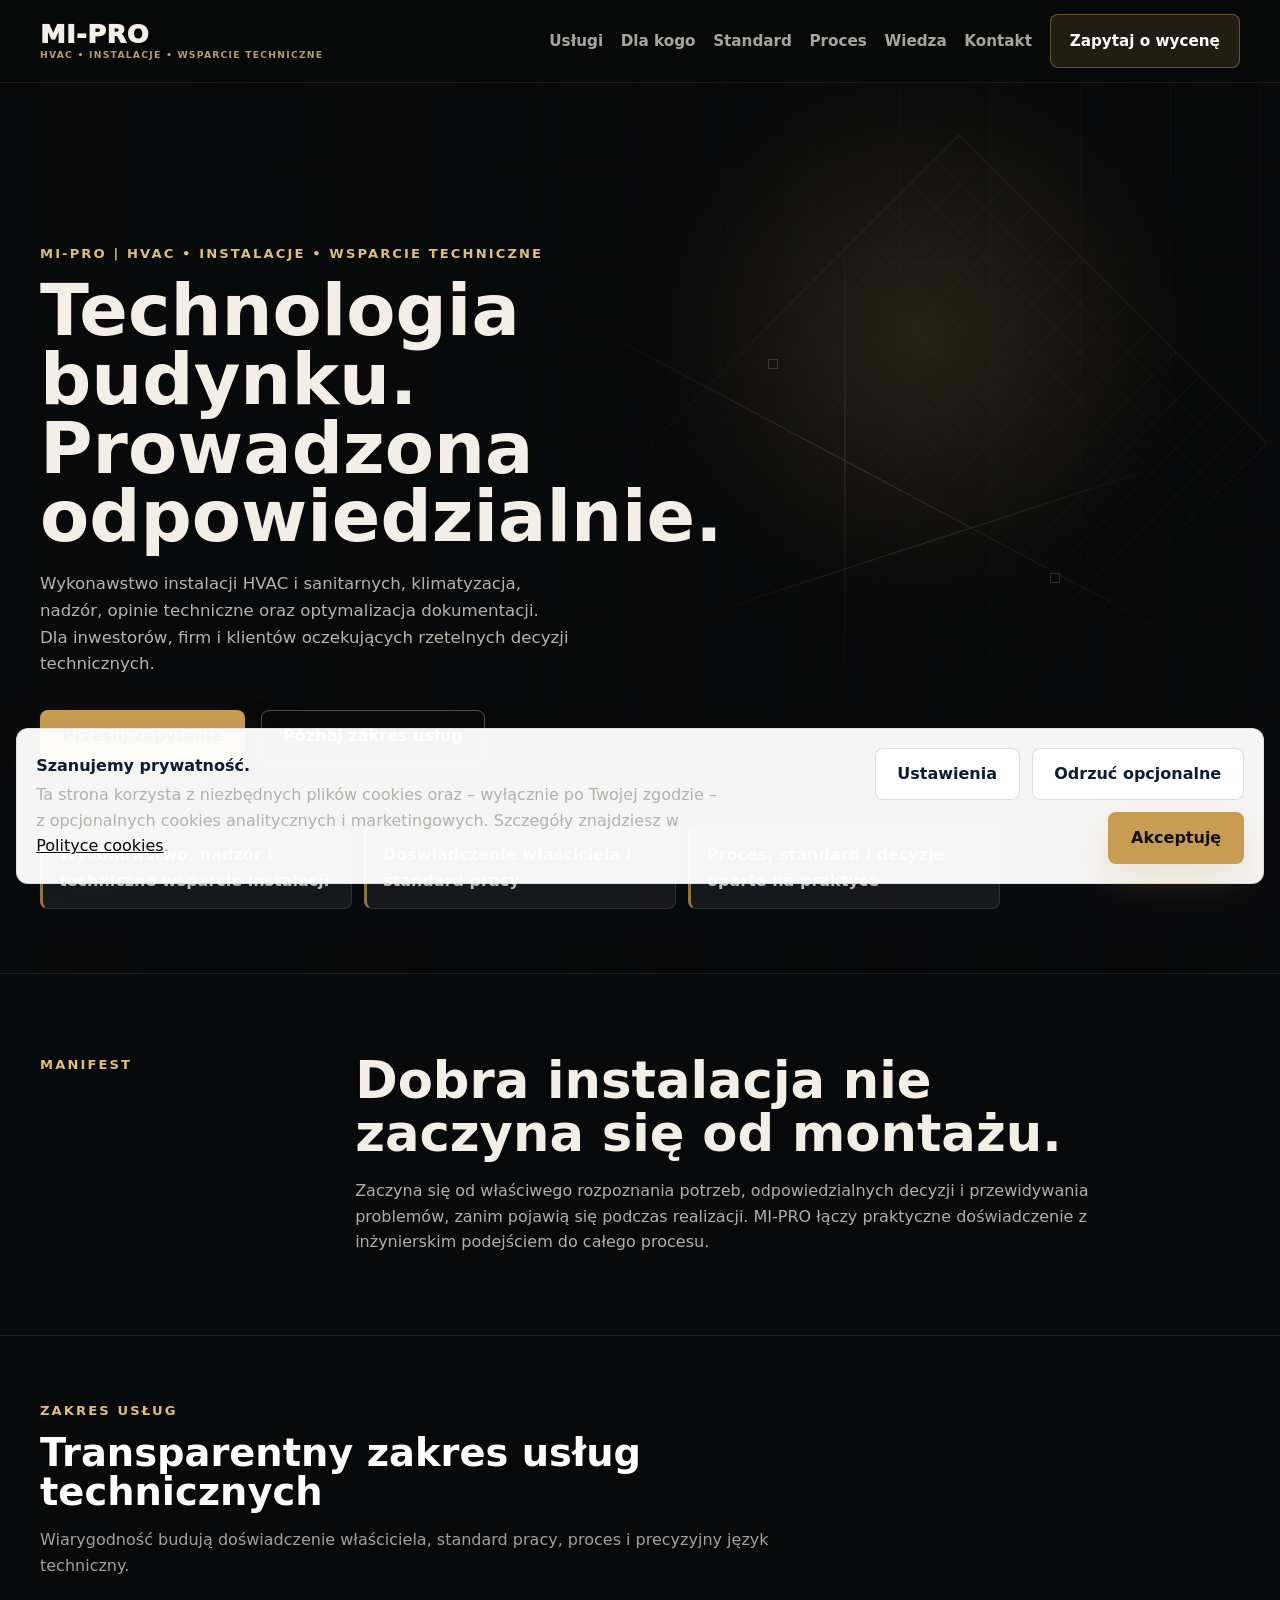
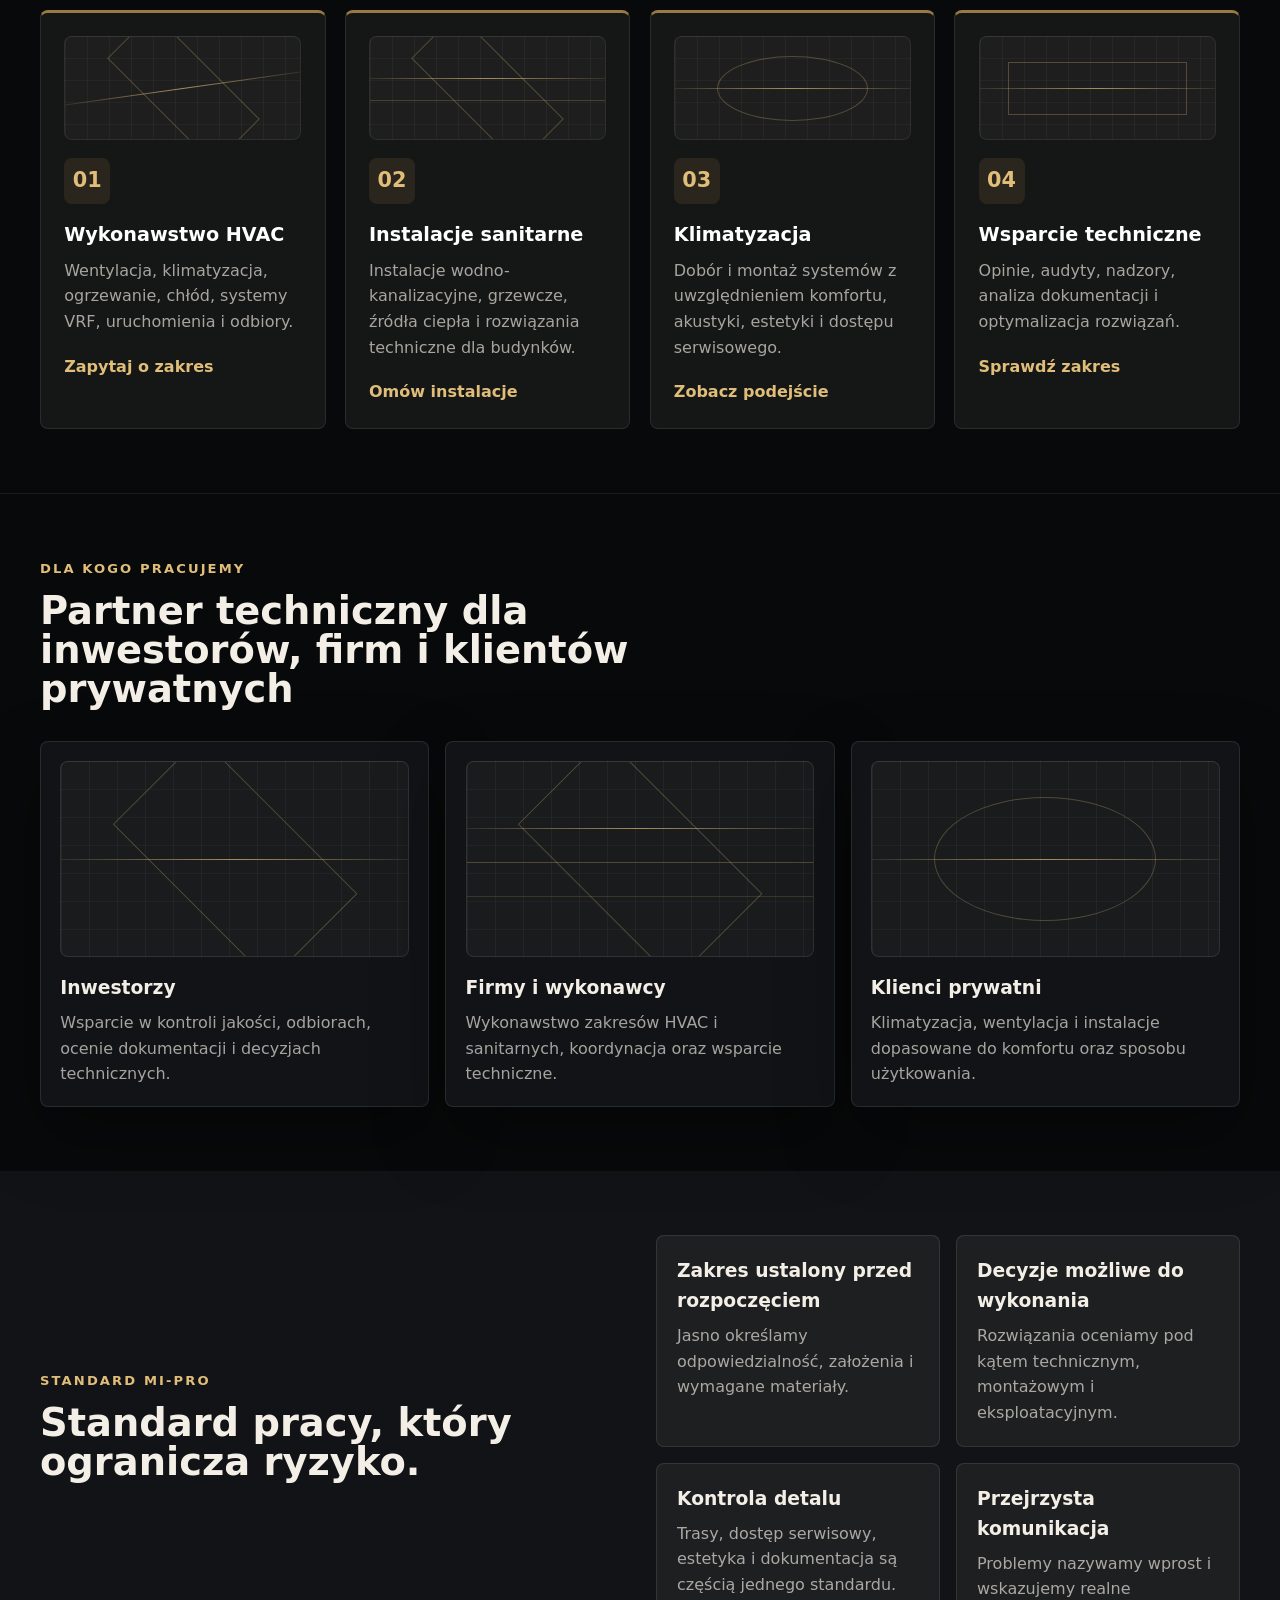
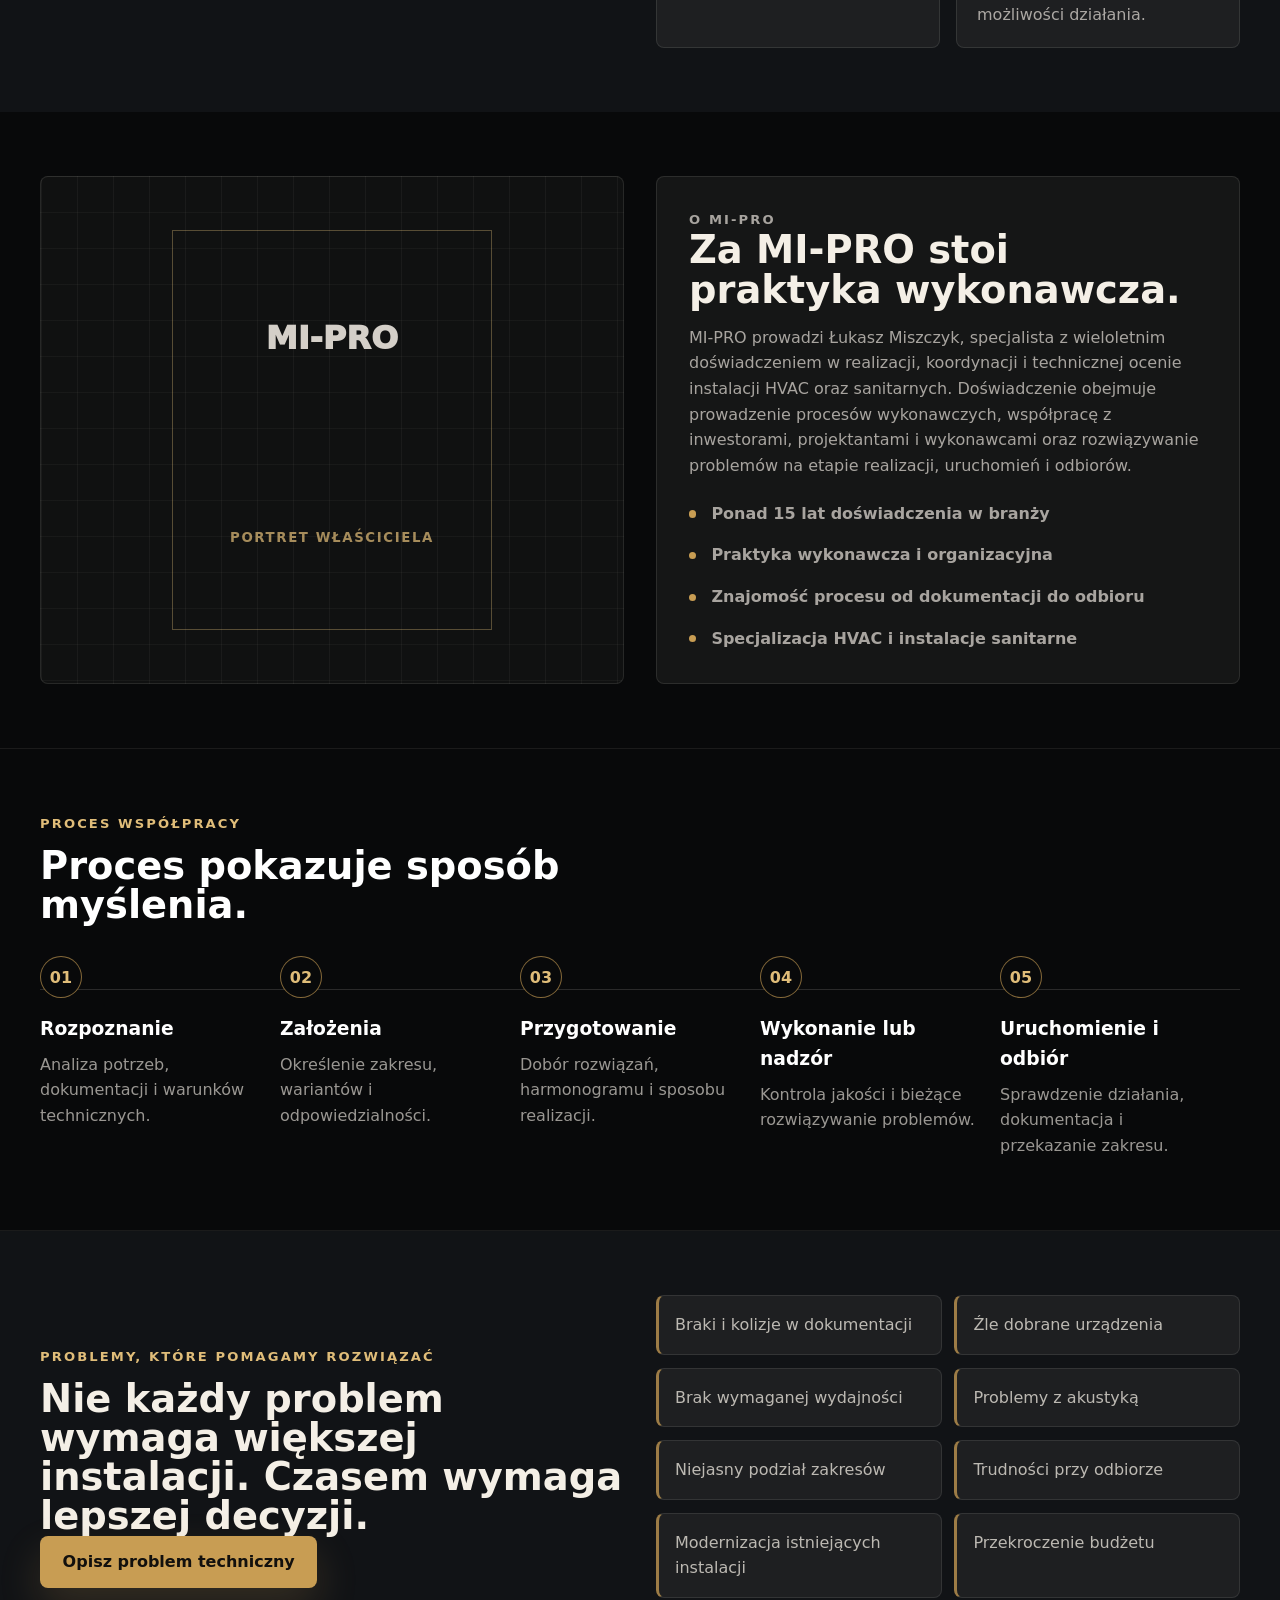
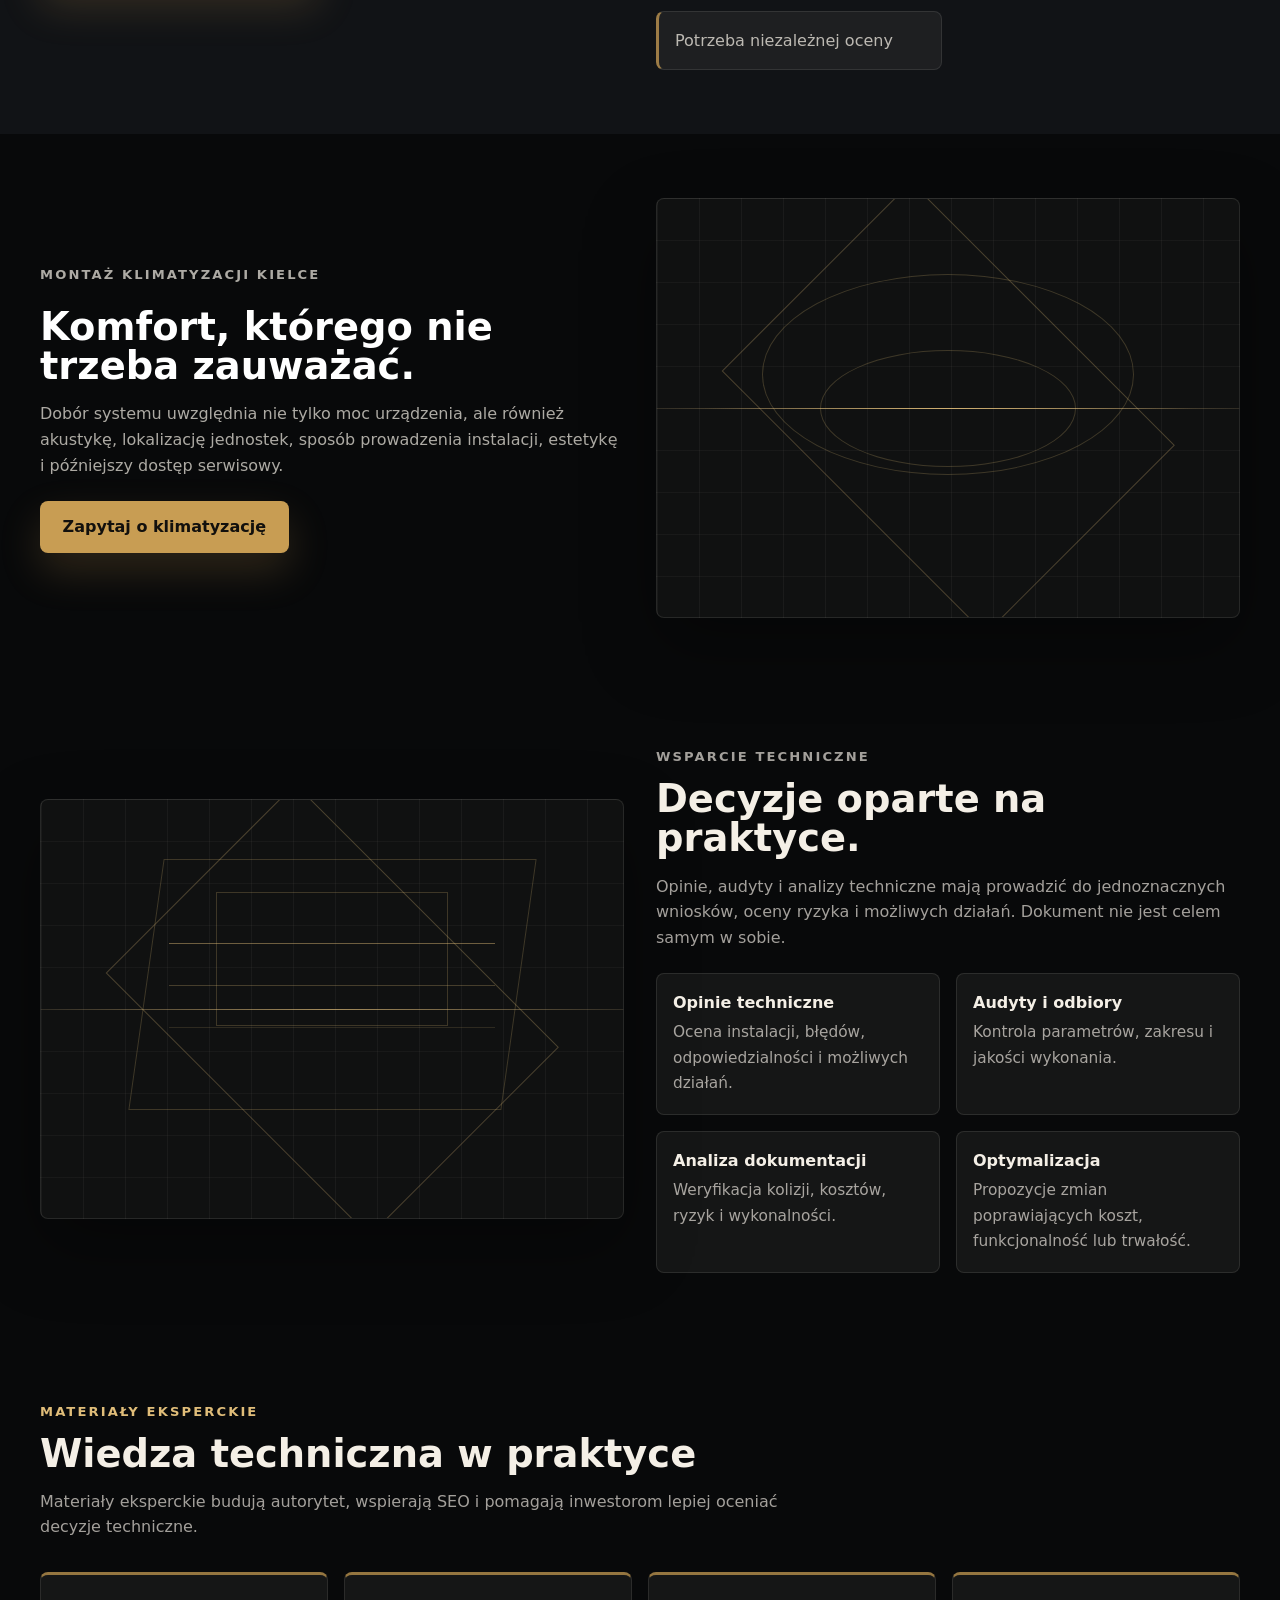
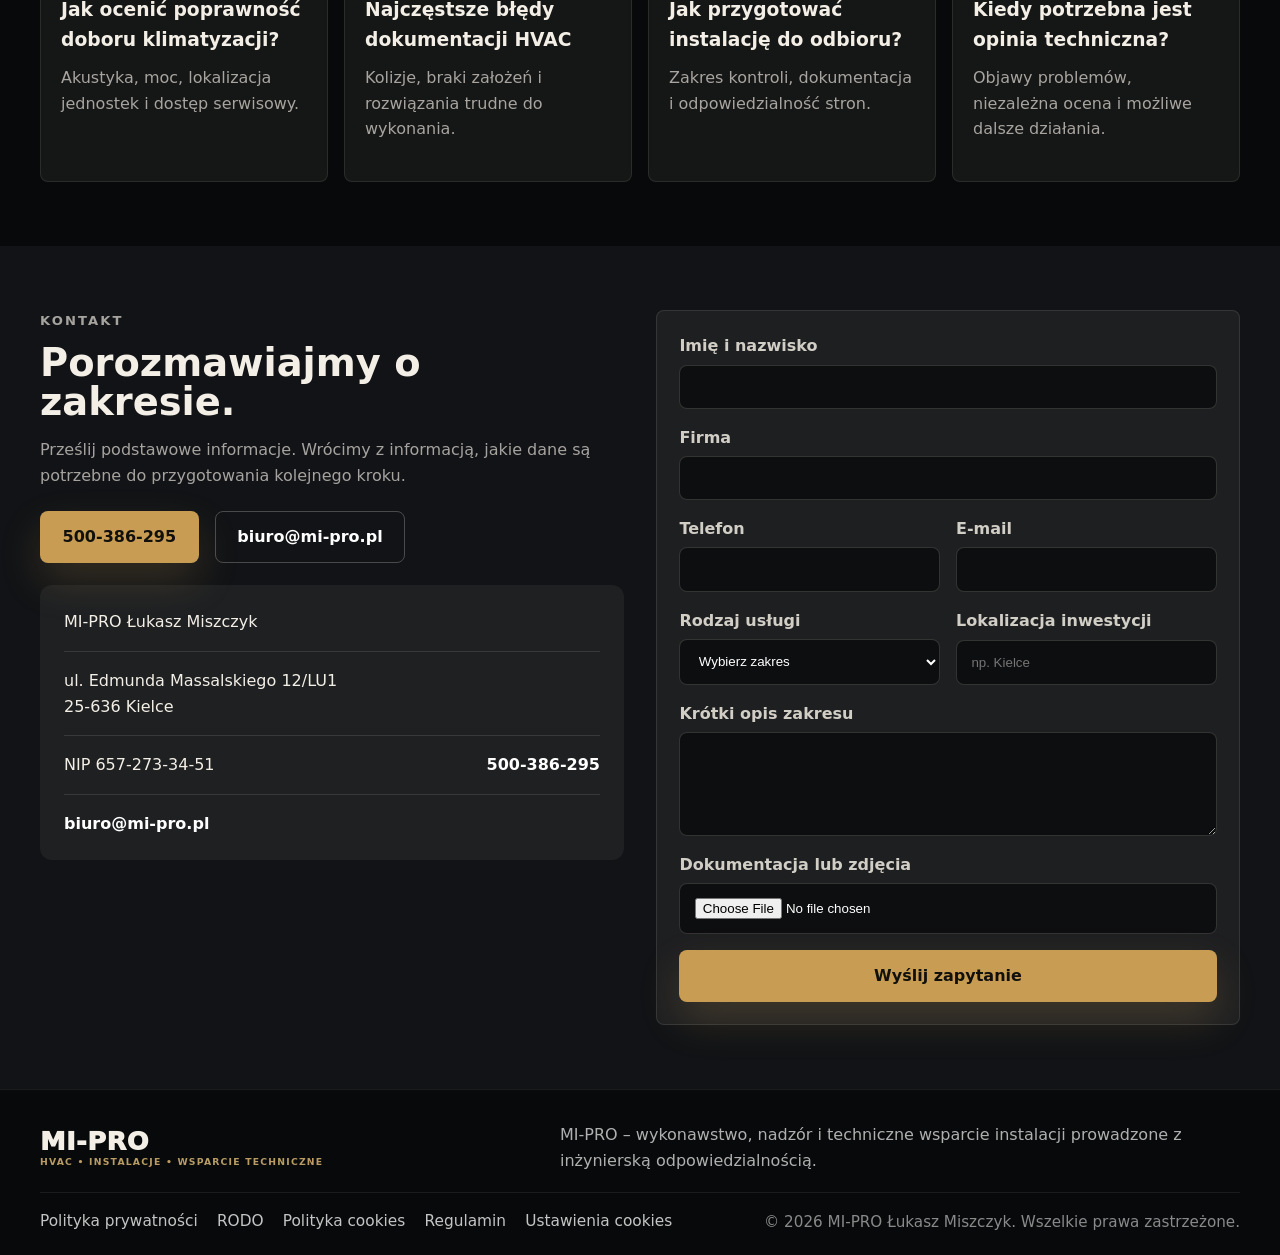
==== commit 67ebbae7: "Remove portfolio imagery and references" ====
--- a/index.html
+++ b/index.html
@@ -4,15 +4,14 @@
   <meta charset="utf-8">
   <meta name="viewport" content="width=device-width, initial-scale=1">
   <title>MI-PRO | HVAC, instalacje sanitarne i montaż klimatyzacji Kielce</title>
-  <meta name="description" content="MI-PRO to butikowy partner techniczny i wykonawczy: HVAC, instalacje sanitarne, montaż klimatyzacji Kielce, nadzory, opinie i optymalizacja dokumentacji.">
+  <meta name="description" content="MI-PRO to wykonawstwo, nadzór i techniczne wsparcie instalacji HVAC, sanitarnych oraz klimatyzacji prowadzone z inżynierską odpowiedzialnością.">
   <link rel="canonical" href="https://mi-pro.pl/">
   <meta name="theme-color" content="#08090a">
   <meta property="og:title" content="MI-PRO | Technologia budynku prowadzona odpowiedzialnie">
-  <meta property="og:description" content="Wykonawstwo instalacji HVAC i sanitarnych, klimatyzacja, nadzór techniczny, opinie oraz optymalizacja dokumentacji.">
+  <meta property="og:description" content="Wykonawstwo instalacji HVAC i sanitarnych, klimatyzacja, nadzór, opinie techniczne oraz optymalizacja dokumentacji.">
   <meta property="og:type" content="website">
-  <meta property="og:image" content="assets/hero-building-tech.webp">
+  <meta property="og:image" content="assets/logo.webp">
   <link rel="icon" href="assets/logo.webp">
-  <link rel="preload" as="image" href="assets/hero-building-tech.webp">
   <link rel="stylesheet" href="styles.css">
   <script src="https://identity.netlify.com/v1/netlify-identity-widget.js"></script>
   <script type="application/ld+json">
@@ -24,7 +23,7 @@
         "@id": "https://mi-pro.pl/#business",
         "name": "MI-PRO Łukasz Miszczyk",
         "url": "https://mi-pro.pl/",
-        "image": "https://mi-pro.pl/assets/hero-building-tech.webp",
+        "image": "https://mi-pro.pl/assets/logo.webp",
         "email": "biuro@mi-pro.pl",
         "telephone": "+48500386295",
         "address": {
@@ -40,10 +39,10 @@
       {
         "@type": "Service",
         "@id": "https://mi-pro.pl/#hvac-service",
-        "name": "Wykonawstwo instalacji HVAC i sanitarnych",
+        "name": "Wykonawstwo i wsparcie techniczne instalacji",
         "provider": { "@id": "https://mi-pro.pl/#business" },
         "areaServed": "Kielce i województwo świętokrzyskie",
-        "serviceType": ["HVAC", "instalacje sanitarne", "montaż klimatyzacji", "nadzór techniczny"]
+        "serviceType": ["HVAC", "instalacje sanitarne", "montaż klimatyzacji", "opinia techniczna instalacji", "nadzór techniczny"]
       },
       {
         "@type": "FAQPage",
@@ -52,12 +51,12 @@
           {
             "@type": "Question",
             "name": "Czy MI-PRO wykonuje montaż klimatyzacji w Kielcach?",
-            "acceptedAnswer": { "@type": "Answer", "text": "Tak. MI-PRO realizuje montaż klimatyzacji w Kielcach i okolicy dla domów, apartamentów, biur oraz lokali usługowych." }
+            "acceptedAnswer": { "@type": "Answer", "text": "Tak. MI-PRO realizuje dobór i montaż klimatyzacji w Kielcach i okolicy z uwzględnieniem komfortu, akustyki, estetyki i dostępu serwisowego." }
           },
           {
             "@type": "Question",
             "name": "Czy MI-PRO przygotowuje opinie techniczne instalacji?",
-            "acceptedAnswer": { "@type": "Answer", "text": "Tak. Opinie i audyty techniczne obejmują ocenę instalacji, dokumentacji, kosztów, ryzyk wykonawczych i możliwych rozwiązań." }
+            "acceptedAnswer": { "@type": "Answer", "text": "Tak. Opinie i audyty techniczne obejmują ocenę instalacji, dokumentacji, ryzyk wykonawczych, możliwych działań i odpowiedzialności technicznej." }
           }
         ]
       }
@@ -70,8 +69,9 @@
 
   <header class="site-header" id="top">
     <div class="container nav-wrap">
-      <a class="brand" href="#top" aria-label="MI-PRO – strona główna">
-        <img src="assets/logo.webp" alt="MI-PRO">
+      <a class="brand text-brand" href="#top" aria-label="MI-PRO – strona główna">
+        <span class="brand-mark">MI-PRO</span>
+        <span class="brand-sub">HVAC • INSTALACJE • WSPARCIE TECHNICZNE</span>
       </a>
 
       <button class="nav-toggle" aria-expanded="false" aria-controls="nav-menu" aria-label="Otwórz menu">
@@ -79,11 +79,11 @@
       </button>
 
       <nav class="site-nav" id="nav-menu" aria-label="Główne menu">
+        <a href="#uslugi">Usługi</a>
         <a href="#odbiorcy">Dla kogo</a>
-        <a href="#uslugi">Usługi</a>
-        <a href="#onas">O nas</a>
-        <a href="#proces">Jak pracujemy</a>
-        <a href="#klimatyzacja">Klimatyzacja</a>
+        <a href="#standard">Standard</a>
+        <a href="#proces">Proces</a>
+        <a href="#wiedza">Wiedza</a>
         <a href="#kontakt">Kontakt</a>
         <a class="nav-cta" href="#kontakt">Zapytaj o wycenę</a>
       </nav>
@@ -92,23 +92,29 @@
 
   <main id="content">
     <section class="hero hero-premium">
-      <div class="hero-bg" aria-hidden="true">
-        <img src="assets/hero-building-tech.webp" alt="">
+      <div class="hero-bg technical-hero-art" aria-hidden="true">
+        <span class="tech-line line-a"></span>
+        <span class="tech-line line-b"></span>
+        <span class="tech-line line-c"></span>
+        <span class="tech-line line-d"></span>
+        <span class="tech-node node-a"></span>
+        <span class="tech-node node-b"></span>
+        <span class="tech-node node-c"></span>
       </div>
       <div class="container hero-inner">
         <div class="hero-copy reveal">
-          <p class="eyebrow">MI-PRO | HVAC • instalacje sanitarne • wsparcie techniczne</p>
+          <p class="eyebrow">MI-PRO | HVAC • instalacje • wsparcie techniczne</p>
           <h1>Technologia budynku. Prowadzona odpowiedzialnie.</h1>
-          <p class="lead">Wykonawstwo instalacji HVAC i sanitarnych, klimatyzacja, nadzór techniczny, opinie oraz optymalizacja dokumentacji. Dla inwestorów, firm i klientów oczekujących wysokiego standardu technicznego.</p>
+          <p class="lead">Wykonawstwo instalacji HVAC i sanitarnych, klimatyzacja, nadzór, opinie techniczne oraz optymalizacja dokumentacji. Dla inwestorów, firm i klientów oczekujących rzetelnych decyzji technicznych.</p>
           <div class="hero-actions">
             <a class="btn btn-gold" href="#kontakt">Prześlij zapytanie</a>
-            <a class="btn btn-outline light-outline" href="#proces">Poznaj sposób pracy</a>
+            <a class="btn btn-outline light-outline" href="#uslugi">Poznaj zakres usług</a>
           </div>
         </div>
         <ul class="hero-points reveal reveal-delay" aria-label="Atuty MI-PRO">
-          <li>Wykonawstwo i wsparcie techniczne instalacji</li>
-          <li>Montaż klimatyzacji Kielce i okolice</li>
-          <li>Decyzje oparte na praktyce wykonawczej</li>
+          <li>Wykonawstwo, nadzór i techniczne wsparcie instalacji</li>
+          <li>Doświadczenie właściciela i standard pracy</li>
+          <li>Proces, standard i decyzje oparte na praktyce</li>
         </ul>
       </div>
     </section>
@@ -118,7 +124,48 @@
         <p class="eyebrow">Manifest</p>
         <div>
           <h2>Dobra instalacja nie zaczyna się od montażu.</h2>
-          <p>Zaczyna się od właściwej analizy, odpowiedzialnych decyzji i przewidywania problemów, zanim pojawią się na budowie. MI-PRO łączy praktykę wykonawczą z technicznym podejściem do całego procesu.</p>
+          <p>Zaczyna się od właściwego rozpoznania potrzeb, odpowiedzialnych decyzji i przewidywania problemów, zanim pojawią się podczas realizacji. MI-PRO łączy praktyczne doświadczenie z inżynierskim podejściem do całego procesu.</p>
+        </div>
+      </div>
+    </section>
+
+    <section class="section section-dark" id="uslugi">
+      <div class="container">
+        <div class="section-head reveal">
+          <p class="eyebrow">Zakres usług</p>
+          <h2>Transparentny zakres usług technicznych</h2>
+          <p>Wiarygodność budują doświadczenie właściciela, standard pracy, proces i precyzyjny język techniczny.</p>
+        </div>
+
+        <div class="cards cards-4 service-cards">
+          <article class="card reveal">
+            <div class="abstract-motif motif-air" aria-hidden="true"></div>
+            <div class="icon">01</div>
+            <h3>Wykonawstwo HVAC</h3>
+            <p>Wentylacja, klimatyzacja, ogrzewanie, chłód, systemy VRF, uruchomienia i odbiory.</p>
+            <a href="#kontakt">Zapytaj o zakres</a>
+          </article>
+          <article class="card reveal reveal-delay-1">
+            <div class="abstract-motif motif-water" aria-hidden="true"></div>
+            <div class="icon">02</div>
+            <h3>Instalacje sanitarne</h3>
+            <p>Instalacje wodno-kanalizacyjne, grzewcze, źródła ciepła i rozwiązania techniczne dla budynków.</p>
+            <a href="#kontakt">Omów instalacje</a>
+          </article>
+          <article class="card reveal reveal-delay-2">
+            <div class="abstract-motif motif-climate" aria-hidden="true"></div>
+            <div class="icon">03</div>
+            <h3>Klimatyzacja</h3>
+            <p>Dobór i montaż systemów z uwzględnieniem komfortu, akustyki, estetyki i dostępu serwisowego.</p>
+            <a href="#klimatyzacja">Zobacz podejście</a>
+          </article>
+          <article class="card reveal reveal-delay-3">
+            <div class="abstract-motif motif-control" aria-hidden="true"></div>
+            <div class="icon">04</div>
+            <h3>Wsparcie techniczne</h3>
+            <p>Opinie, audyty, nadzory, analiza dokumentacji i optymalizacja rozwiązań.</p>
+            <a href="#ekspertyza">Sprawdź zakres</a>
+          </article>
         </div>
       </div>
     </section>
@@ -127,114 +174,58 @@
       <div class="container">
         <div class="section-head reveal">
           <p class="eyebrow">Dla kogo pracujemy</p>
-          <h2>Butikowy partner dla inwestycji, które wymagają kontroli detalu</h2>
+          <h2>Partner techniczny dla inwestorów, firm i klientów prywatnych</h2>
         </div>
         <div class="audience-grid">
           <article class="image-card reveal">
-            <img src="assets/hero-building-tech.webp" alt="Nowoczesne wnętrze z technologią budynku">
-            <div>
-              <h3>Inwestorzy i deweloperzy</h3>
-              <p>Wsparcie w realizacji, optymalizacji, kontroli jakości i odbiorach instalacji.</p>
-            </div>
+            <div class="abstract-panel panel-grid" aria-hidden="true"></div>
+            <h3>Inwestorzy</h3>
+            <p>Wsparcie w kontroli jakości, odbiorach, ocenie dokumentacji i decyzjach technicznych.</p>
           </article>
           <article class="image-card reveal reveal-delay-1">
-            <img src="assets/execution-installations.webp" alt="Uporządkowane instalacje HVAC w technicznym wnętrzu">
-            <div>
-              <h3>Firmy i wykonawcy</h3>
-              <p>Wykonawstwo zakresów HVAC i sanitarnych, koordynacja oraz wsparcie techniczne.</p>
-            </div>
+            <div class="abstract-panel panel-flow" aria-hidden="true"></div>
+            <h3>Firmy i wykonawcy</h3>
+            <p>Wykonawstwo zakresów HVAC i sanitarnych, koordynacja oraz wsparcie techniczne.</p>
           </article>
           <article class="image-card reveal reveal-delay-2">
-            <img src="assets/climate-interior.webp" alt="Dyskretna klimatyzacja w eleganckim wnętrzu">
-            <div>
-              <h3>Klienci prywatni</h3>
-              <p>Klimatyzacja, wentylacja i instalacje dopasowane do wnętrza, komfortu i sposobu użytkowania.</p>
-            </div>
-          </article>
-        </div>
-      </div>
-    </section>
-
-    <section class="section section-dark" id="uslugi">
-      <div class="container">
-        <div class="section-head reveal">
-          <p class="eyebrow">Główne obszary usług</p>
-          <h2>Wykonawstwo i wsparcie techniczne instalacji z inżynierskim podejściem</h2>
-          <p>MI-PRO nie tylko montuje instalacje. MI-PRO rozumie, jak powinny działać, jak powinny zostać odebrane i gdzie mogą pojawić się ryzyka.</p>
-        </div>
-
-        <div class="cards cards-4 service-cards">
-          <article class="card reveal">
-            <div class="icon">01</div>
-            <h3>HVAC</h3>
-            <p>Wentylacja, klimatyzacja, ogrzewanie, chłód i systemy VRF.</p>
-            <a href="#kontakt">Zapytaj o zakres</a>
-          </article>
-          <article class="card reveal reveal-delay-1">
-            <div class="icon">02</div>
-            <h3>Instalacje sanitarne</h3>
-            <p>Wod-kan, źródła ciepła, instalacje grzewcze i technologiczne.</p>
-            <a href="#kontakt">Omów instalacje</a>
-          </article>
-          <article class="card reveal reveal-delay-2">
-            <div class="icon">03</div>
-            <h3>Klimatyzacja premium</h3>
-            <p>Rozwiązania do domów, apartamentów, biur i lokali.</p>
-            <a href="#klimatyzacja">Zobacz podejście</a>
-          </article>
-          <article class="card reveal reveal-delay-3">
-            <div class="icon">04</div>
-            <h3>Wsparcie techniczne</h3>
-            <p>Opinie, nadzory, audyty, analizy i optymalizacja dokumentacji.</p>
-            <a href="#ekspertyza">Sprawdź zakres</a>
-          </article>
+            <div class="abstract-panel panel-comfort" aria-hidden="true"></div>
+            <h3>Klienci prywatni</h3>
+            <p>Klimatyzacja, wentylacja i instalacje dopasowane do komfortu oraz sposobu użytkowania.</p>
+          </article>
+        </div>
+      </div>
+    </section>
+
+    <section class="section section-soft" id="standard">
+      <div class="container split-grid">
+        <div class="section-head reveal">
+          <p class="eyebrow">Standard MI-PRO</p>
+          <h2>Standard pracy, który ogranicza ryzyko.</h2>
+        </div>
+        <div class="reason-grid reveal reveal-delay">
+          <article><h3>Zakres ustalony przed rozpoczęciem</h3><p>Jasno określamy odpowiedzialność, założenia i wymagane materiały.</p></article>
+          <article><h3>Decyzje możliwe do wykonania</h3><p>Rozwiązania oceniamy pod kątem technicznym, montażowym i eksploatacyjnym.</p></article>
+          <article><h3>Kontrola detalu</h3><p>Trasy, dostęp serwisowy, estetyka i dokumentacja są częścią jednego standardu.</p></article>
+          <article><h3>Przejrzysta komunikacja</h3><p>Problemy nazywamy wprost i wskazujemy realne możliwości działania.</p></article>
         </div>
       </div>
     </section>
 
     <section class="section" id="onas">
       <div class="container owner-grid">
-        <div class="owner-image reveal">
-          <img src="assets/execution-installations.webp" alt="Techniczne zaplecze instalacji HVAC">
+        <div class="owner-image owner-placeholder reveal" aria-label="Miejsce na profesjonalny portret właściciela">
+          <div class="portrait-frame"><span>MI-PRO</span><small>portret właściciela</small></div>
         </div>
         <div class="owner-panel reveal reveal-delay">
           <p class="eyebrow">O MI-PRO</p>
-          <h2>Za MI-PRO stoi doświadczenie wykonawcze.</h2>
-          <p>MI-PRO prowadzi Łukasz Miszczyk, specjalista z wieloletnim doświadczeniem w realizacji, koordynacji i technicznej ocenie instalacji HVAC oraz sanitarnych. Praktyka obejmuje prowadzenie procesów wykonawczych, współpracę z inwestorami, projektantami i wykonawcami, a także rozwiązywanie problemów na etapie realizacji, uruchomień i odbiorów.</p>
+          <h2>Za MI-PRO stoi praktyka wykonawcza.</h2>
+          <p>MI-PRO prowadzi Łukasz Miszczyk, specjalista z wieloletnim doświadczeniem w realizacji, koordynacji i technicznej ocenie instalacji HVAC oraz sanitarnych. Doświadczenie obejmuje prowadzenie procesów wykonawczych, współpracę z inwestorami, projektantami i wykonawcami oraz rozwiązywanie problemów na etapie realizacji, uruchomień i odbiorów.</p>
           <ul class="owner-list" aria-label="Doświadczenie MI-PRO">
-            <li>Ponad 15 lat doświadczenia</li>
+            <li>Ponad 15 lat doświadczenia w branży</li>
             <li>Praktyka wykonawcza i organizacyjna</li>
             <li>Znajomość procesu od dokumentacji do odbioru</li>
-            <li>Techniczne podejście do decyzji</li>
-            <li>Odpowiedzialność za jakość i komunikację</li>
+            <li>Specjalizacja HVAC i instalacje sanitarne</li>
           </ul>
-        </div>
-      </div>
-    </section>
-
-    <section class="section section-soft" id="dlaczego">
-      <div class="container split-grid">
-        <div class="section-head reveal">
-          <p class="eyebrow">Dlaczego MI-PRO</p>
-          <h2>Kompetencje, które widać w decyzjach, nie w pustych hasłach</h2>
-        </div>
-        <div class="reason-grid reveal reveal-delay">
-          <article>
-            <h3>Inżynierskie podejście</h3>
-            <p>Decyzje oceniamy pod kątem projektu, montażu, eksploatacji i serwisu.</p>
-          </article>
-          <article>
-            <h3>Odpowiedzialność</h3>
-            <p>Jasny zakres, transparentna komunikacja i realna kontrola wykonania.</p>
-          </article>
-          <article>
-            <h3>Praktyka</h3>
-            <p>Rozwiązania mają być nie tylko poprawne, ale również wykonalne i trwałe.</p>
-          </article>
-          <article>
-            <h3>Jakość detalu</h3>
-            <p>Trasy instalacji, dostęp serwisowy, estetyka i dokumentacja są częścią jednego standardu.</p>
-          </article>
         </div>
       </div>
     </section>
@@ -242,35 +233,15 @@
     <section class="section section-dark process-section" id="proces">
       <div class="container">
         <div class="section-head reveal">
-          <p class="eyebrow">Jak pracujemy</p>
-          <h2>Pięć etapów. Jeden odpowiedzialny proces.</h2>
+          <p class="eyebrow">Proces współpracy</p>
+          <h2>Proces pokazuje sposób myślenia.</h2>
         </div>
         <div class="process-grid">
-          <article class="process-step reveal">
-            <span>01</span>
-            <h3>Analiza</h3>
-            <p>Zakres, dokumentacja, potrzeby inwestora i warunki techniczne.</p>
-          </article>
-          <article class="process-step reveal reveal-delay-1">
-            <span>02</span>
-            <h3>Koncepcja</h3>
-            <p>Dobór rozwiązań, warianty techniczne, ryzyka i koszty.</p>
-          </article>
-          <article class="process-step reveal reveal-delay-2">
-            <span>03</span>
-            <h3>Przygotowanie</h3>
-            <p>Materiały, harmonogram, uzgodnienia i organizacja prac.</p>
-          </article>
-          <article class="process-step reveal reveal-delay-3">
-            <span>04</span>
-            <h3>Realizacja</h3>
-            <p>Kontrola jakości, koordynacja i odpowiedzialność za zakres.</p>
-          </article>
-          <article class="process-step reveal reveal-delay-4">
-            <span>05</span>
-            <h3>Uruchomienie i odbiór</h3>
-            <p>Sprawdzenie działania, regulacja, dokumentacja i przekazanie instalacji.</p>
-          </article>
+          <article class="process-step reveal"><span>01</span><h3>Rozpoznanie</h3><p>Analiza potrzeb, dokumentacji i warunków technicznych.</p></article>
+          <article class="process-step reveal reveal-delay-1"><span>02</span><h3>Założenia</h3><p>Określenie zakresu, wariantów i odpowiedzialności.</p></article>
+          <article class="process-step reveal reveal-delay-2"><span>03</span><h3>Przygotowanie</h3><p>Dobór rozwiązań, harmonogramu i sposobu realizacji.</p></article>
+          <article class="process-step reveal reveal-delay-3"><span>04</span><h3>Wykonanie lub nadzór</h3><p>Kontrola jakości i bieżące rozwiązywanie problemów.</p></article>
+          <article class="process-step reveal reveal-delay-4"><span>05</span><h3>Uruchomienie i odbiór</h3><p>Sprawdzenie działania, dokumentacja i przekazanie zakresu.</p></article>
         </div>
       </div>
     </section>
@@ -278,19 +249,20 @@
     <section class="section section-soft" id="problemy">
       <div class="container problems-grid">
         <div class="section-head reveal">
-          <p class="eyebrow">Problemy, które rozwiązujemy</p>
-          <h2>Gdy standardowe rozwiązanie nie wystarcza.</h2>
+          <p class="eyebrow">Problemy, które pomagamy rozwiązać</p>
+          <h2>Nie każdy problem wymaga większej instalacji. Czasem wymaga lepszej decyzji.</h2>
           <a class="btn btn-gold" href="#kontakt">Opisz problem techniczny</a>
         </div>
         <ul class="problem-list reveal reveal-delay">
-          <li>Kolizje i braki w dokumentacji</li>
+          <li>Braki i kolizje w dokumentacji</li>
           <li>Źle dobrane urządzenia</li>
           <li>Brak wymaganej wydajności</li>
+          <li>Problemy z akustyką</li>
           <li>Niejasny podział zakresów</li>
+          <li>Trudności przy odbiorze</li>
+          <li>Modernizacja istniejących instalacji</li>
           <li>Przekroczenie budżetu</li>
-          <li>Problemy przy odbiorze</li>
-          <li>Awarie i nieprawidłowa praca instalacji</li>
-          <li>Konieczność niezależnej oceny technicznej</li>
+          <li>Potrzeba niezależnej oceny</li>
         </ul>
       </div>
     </section>
@@ -300,24 +272,24 @@
         <div class="climate-copy reveal">
           <p class="eyebrow">Montaż klimatyzacji Kielce</p>
           <h2>Komfort, którego nie trzeba zauważać.</h2>
-          <p>Dobrze dobrana klimatyzacja ma działać skutecznie, cicho i dyskretnie. Dobór urządzeń obejmuje nie tylko moc, ale również akustykę, lokalizację, estetykę, prowadzenie instalacji i dostęp serwisowy.</p>
+          <p>Dobór systemu uwzględnia nie tylko moc urządzenia, ale również akustykę, lokalizację jednostek, sposób prowadzenia instalacji, estetykę i późniejszy dostęp serwisowy.</p>
           <a class="btn btn-gold" href="#kontakt">Zapytaj o klimatyzację</a>
         </div>
-        <div class="climate-image reveal reveal-delay">
-          <img src="assets/climate-interior.webp" alt="Dyskretna klimatyzacja w eleganckim wnętrzu" loading="lazy">
+        <div class="climate-image abstract-large abstract-comfort reveal reveal-delay" aria-hidden="true">
+          <span></span><span></span><span></span>
         </div>
       </div>
     </section>
 
     <section class="section" id="ekspertyza">
       <div class="container expertise-grid">
-        <div class="expertise-image reveal">
-          <img src="assets/expertise.webp" alt="Dokumentacja techniczna, laptop i materiały MI-PRO" loading="lazy">
+        <div class="expertise-image abstract-large abstract-docs reveal" aria-hidden="true">
+          <span></span><span></span><span></span>
         </div>
         <div class="expertise-copy reveal reveal-delay">
           <p class="eyebrow">Wsparcie techniczne</p>
           <h2>Decyzje oparte na praktyce.</h2>
-          <p>Opinie, audyty i analizy techniczne MI-PRO wynikają z doświadczenia wykonawczego. Celem nie jest tylko opisanie problemu, ale wskazanie jego przyczyny, konsekwencji i możliwego rozwiązania.</p>
+          <p>Opinie, audyty i analizy techniczne mają prowadzić do jednoznacznych wniosków, oceny ryzyka i możliwych działań. Dokument nie jest celem samym w sobie.</p>
           <div class="mini-grid">
             <div><strong>Opinie techniczne</strong><span>Ocena instalacji, błędów, odpowiedzialności i możliwych działań.</span></div>
             <div><strong>Audyty i odbiory</strong><span>Kontrola parametrów, zakresu i jakości wykonania.</span></div>
@@ -328,21 +300,18 @@
       </div>
     </section>
 
-    <section class="section" id="opinie">
+    <section class="section" id="wiedza">
       <div class="container">
         <div class="section-head reveal">
-          <p class="eyebrow">Opinie klientów</p>
-          <h2>Rzeczowa współpraca i jasne decyzje</h2>
-        </div>
-        <div class="testimonial-grid">
-          <figure class="testimonial reveal">
-            <blockquote>Bardzo dobry kontakt, rzeczowa analiza i jasne wskazanie rozwiązań. Wszystko zostało wykonane zgodnie z ustaleniami.</blockquote>
-            <figcaption>Inwestor prywatny, Kielce</figcaption>
-          </figure>
-          <figure class="testimonial reveal reveal-delay-1">
-            <blockquote>Konkretne podejście do dokumentacji i wykonania. Otrzymaliśmy czytelne wnioski oraz propozycje dalszych działań.</blockquote>
-            <figcaption>Klient biznesowy, woj. świętokrzyskie</figcaption>
-          </figure>
+          <p class="eyebrow">Materiały eksperckie</p>
+          <h2>Wiedza techniczna w praktyce</h2>
+          <p>Materiały eksperckie budują autorytet, wspierają SEO i pomagają inwestorom lepiej oceniać decyzje techniczne.</p>
+        </div>
+        <div class="knowledge-grid">
+          <article class="knowledge-card reveal"><h3>Jak ocenić poprawność doboru klimatyzacji?</h3><p>Akustyka, moc, lokalizacja jednostek i dostęp serwisowy.</p></article>
+          <article class="knowledge-card reveal reveal-delay-1"><h3>Najczęstsze błędy dokumentacji HVAC</h3><p>Kolizje, braki założeń i rozwiązania trudne do wykonania.</p></article>
+          <article class="knowledge-card reveal reveal-delay-2"><h3>Jak przygotować instalację do odbioru?</h3><p>Zakres kontroli, dokumentacja i odpowiedzialność stron.</p></article>
+          <article class="knowledge-card reveal reveal-delay-3"><h3>Kiedy potrzebna jest opinia techniczna?</h3><p>Objawy problemów, niezależna ocena i możliwe dalsze działania.</p></article>
         </div>
       </div>
     </section>
@@ -397,11 +366,12 @@
 
   <footer class="site-footer">
     <div class="container footer-top">
-      <a class="footer-brand" href="#top" aria-label="MI-PRO – do góry strony">
-        <img src="assets/logo-footer.webp" alt="MI-PRO">
+      <a class="footer-brand text-brand" href="#top" aria-label="MI-PRO – do góry strony">
+        <span class="brand-mark">MI-PRO</span>
+        <span class="brand-sub">HVAC • INSTALACJE • WSPARCIE TECHNICZNE</span>
       </a>
       <div class="footer-copy">
-        <p>MI-PRO – butikowy partner techniczny i wykonawczy w zakresie HVAC, instalacji sanitarnych, klimatyzacji, nadzorów, opinii i optymalizacji dokumentacji.</p>
+        <p>MI-PRO – wykonawstwo, nadzór i techniczne wsparcie instalacji prowadzone z inżynierską odpowiedzialnością.</p>
       </div>
     </div>
 
--- a/styles.css
+++ b/styles.css
@@ -171,12 +171,12 @@
 .reason-grid {
   display: grid; grid-template-columns: repeat(2, 1fr); gap: 1rem;
 }
-.reason-grid article, .owner-panel, .owner-list, .testimonial, .contact-form {
+.reason-grid article, .owner-panel, .owner-list, .contact-form {
   background: rgba(255,255,255,.94); border: 1px solid rgba(14,29,52,.08); border-radius: var(--radius); box-shadow: var(--shadow);
 }
 .reason-grid article { padding: 1.25rem; }
 .reason-grid h3, .process-step h3 { margin: 0 0 .45rem; }
-.reason-grid p, .owner-panel p, .process-step p, .problem-list, .testimonial blockquote, .climate-copy p { color: var(--muted); margin: 0; }
+.reason-grid p, .owner-panel p, .process-step p, .problem-list, .climate-copy p { color: var(--muted); margin: 0; }
 
 .owner-grid { align-items: stretch; }
 .owner-panel { padding: 1.6rem; }
@@ -230,12 +230,6 @@
   background: #fff; border: 1px solid rgba(14,29,52,.08); border-left: 3px solid rgba(200,157,83,.72); border-radius: var(--radius); padding: 1rem;
 }
 
-.testimonial-grid {
-  display: grid; grid-template-columns: repeat(2, 1fr); gap: 1rem;
-}
-.testimonial { margin: 0; padding: 1.4rem; }
-.testimonial blockquote { font-size: 1.05rem; }
-.testimonial figcaption { margin-top: 1rem; color: var(--gold); font-weight: 800; }
 
 .contact-section { background: var(--surface-soft); }
 .contact-grid { align-items: stretch; }
@@ -360,7 +354,7 @@
   }
   .site-nav.open { display: flex; }
   .nav-toggle { display: inline-block; }
-  .hero-points, .value-grid, .mini-grid, .reason-grid, .problem-list, .testimonial-grid, .form-row { grid-template-columns: 1fr; }
+  .hero-points, .value-grid, .mini-grid, .reason-grid, .problem-list, .form-row { grid-template-columns: 1fr; }
   .process-grid { grid-template-columns: 1fr; }
   .process-step { min-height: auto; }
   .footer-top, .footer-bottom, .cookie-inner { flex-direction: column; align-items: flex-start; }
@@ -572,7 +566,6 @@
 .reason-grid article,
 .owner-panel,
 .owner-list,
-.testimonial,
 .contact-form,
 .contact-card,
 .mini-grid div {
@@ -588,7 +581,6 @@
 .reason-grid p,
 .owner-panel p,
 .owner-list li,
-.testimonial blockquote,
 .expertise-copy p,
 .mini-grid span,
 .contact-section p {
@@ -743,3 +735,206 @@
   }
   .site-footer { padding-bottom: 5.5rem; }
 }
+
+/* Ultra premium technical direction */
+.text-brand {
+  display: grid;
+  gap: .16rem;
+  line-height: 1;
+}
+.brand-mark {
+  color: #f4efe6;
+  font-size: 1.6rem;
+  font-weight: 950;
+  letter-spacing: .02em;
+}
+.brand-sub {
+  color: rgba(224,189,121,.82);
+  font-size: .58rem;
+  font-weight: 800;
+  letter-spacing: .13em;
+  text-transform: uppercase;
+}
+.hero-bg img,
+.image-card img,
+.owner-image img,
+.climate-image img,
+.expertise-image img {
+  display: none;
+}
+.technical-hero-art {
+  background:
+    linear-gradient(90deg, rgba(244,239,230,.045) 1px, transparent 1px),
+    linear-gradient(0deg, rgba(244,239,230,.035) 1px, transparent 1px),
+    #08090a;
+  background-size: 90px 90px;
+}
+.hero-bg::after {
+  background:
+    radial-gradient(circle at 72% 28%, rgba(200,157,83,.16), transparent 24%),
+    linear-gradient(90deg, rgba(8,9,10,.96) 0%, rgba(8,9,10,.7) 48%, rgba(8,9,10,.34) 100%),
+    linear-gradient(180deg, rgba(8,9,10,.08) 0%, rgba(8,9,10,.94) 100%);
+}
+.technical-hero-art::before {
+  content: "";
+  position: absolute;
+  right: 8%;
+  top: 16%;
+  width: min(34vw, 520px);
+  height: min(34vw, 520px);
+  border: 1px solid rgba(244,239,230,.12);
+  transform: rotate(45deg);
+  background:
+    linear-gradient(90deg, rgba(224,189,121,.08) 1px, transparent 1px),
+    linear-gradient(0deg, rgba(224,189,121,.08) 1px, transparent 1px);
+  background-size: 34px 34px;
+}
+.tech-line {
+  position: absolute;
+  display: block;
+  height: 1px;
+  background: linear-gradient(90deg, transparent, rgba(224,189,121,.72), transparent);
+  transform-origin: left center;
+}
+.line-a { width: 58%; left: 42%; top: 24%; transform: rotate(28deg); }
+.line-b { width: 44%; left: 50%; top: 62%; transform: rotate(-18deg); }
+.line-c { width: 38%; left: 66%; top: 16%; transform: rotate(90deg); }
+.line-d { width: 52%; left: 38%; top: 80%; }
+.tech-node {
+  position: absolute;
+  width: 10px;
+  height: 10px;
+  border: 1px solid rgba(224,189,121,.8);
+  background: rgba(8,9,10,.9);
+  box-shadow: 0 0 36px rgba(224,189,121,.35);
+}
+.node-a { left: 60%; top: 31%; }
+.node-b { left: 82%; top: 55%; }
+.node-c { left: 72%; top: 78%; }
+.image-card {
+  padding: 1.2rem;
+}
+.image-card div {
+  padding: 0;
+}
+.abstract-panel,
+.abstract-motif,
+.abstract-large,
+.owner-placeholder {
+  position: relative;
+  overflow: hidden;
+  background:
+    linear-gradient(90deg, rgba(244,239,230,.045) 1px, transparent 1px),
+    linear-gradient(0deg, rgba(244,239,230,.035) 1px, transparent 1px),
+    rgba(244,239,230,.035);
+}
+.abstract-panel {
+  aspect-ratio: 16 / 9;
+  border-radius: var(--radius);
+  border: 1px solid rgba(244,239,230,.1);
+  margin-bottom: 1rem;
+  background-size: 28px 28px;
+}
+.abstract-panel::before,
+.abstract-motif::before,
+.abstract-large::before {
+  content: "";
+  position: absolute;
+  inset: 18%;
+  border: 1px solid rgba(224,189,121,.28);
+  transform: rotate(45deg);
+}
+.abstract-panel::after,
+.abstract-motif::after,
+.abstract-large::after {
+  content: "";
+  position: absolute;
+  left: -10%;
+  right: -10%;
+  top: 50%;
+  height: 1px;
+  background: linear-gradient(90deg, transparent, rgba(224,189,121,.7), transparent);
+}
+.panel-flow::after { top: 34%; box-shadow: 0 34px 0 rgba(224,189,121,.28), 0 68px 0 rgba(224,189,121,.16); }
+.panel-comfort::before { border-radius: 50%; transform: none; }
+.abstract-motif {
+  aspect-ratio: 16 / 7;
+  border-radius: var(--radius);
+  border: 1px solid rgba(244,239,230,.08);
+  margin-bottom: 1.1rem;
+  background-size: 22px 22px;
+}
+.motif-air::after { transform: rotate(-8deg); }
+.motif-water::after { top: 40%; box-shadow: 0 22px 0 rgba(224,189,121,.22); }
+.motif-climate::before { border-radius: 50%; transform: none; }
+.motif-control::before { inset: 24% 12%; transform: none; }
+.owner-placeholder {
+  min-height: 430px;
+  border-radius: var(--radius);
+  border: 1px solid rgba(244,239,230,.1);
+  display: grid;
+  place-items: center;
+  background-size: 36px 36px;
+}
+.portrait-frame {
+  width: min(64%, 320px);
+  aspect-ratio: 4 / 5;
+  border: 1px solid rgba(224,189,121,.35);
+  display: grid;
+  place-items: center;
+  text-align: center;
+  color: rgba(244,239,230,.86);
+}
+.portrait-frame span {
+  display: block;
+  font-size: 2rem;
+  font-weight: 950;
+}
+.portrait-frame small {
+  color: rgba(224,189,121,.72);
+  text-transform: uppercase;
+  letter-spacing: .12em;
+  font-weight: 800;
+}
+.abstract-large {
+  min-height: 420px;
+  border: 1px solid rgba(244,239,230,.1);
+  border-radius: var(--radius);
+  box-shadow: var(--shadow);
+  background-size: 42px 42px;
+}
+.abstract-large span {
+  position: absolute;
+  display: block;
+  border: 1px solid rgba(224,189,121,.22);
+}
+.abstract-comfort span:nth-child(1) { inset: 18% 18% 34% 18%; border-radius: 50%; }
+.abstract-comfort span:nth-child(2) { left: 8%; right: 8%; top: 50%; height: 1px; border: 0; background: linear-gradient(90deg, transparent, rgba(224,189,121,.7), transparent); }
+.abstract-comfort span:nth-child(3) { inset: 36% 28%; border-radius: 50%; }
+.abstract-docs span:nth-child(1) { inset: 14% 18% 26% 18%; transform: skew(-8deg); }
+.abstract-docs span:nth-child(2) { left: 22%; right: 22%; top: 34%; height: 1px; border: 0; background: rgba(224,189,121,.45); box-shadow: 0 42px 0 rgba(224,189,121,.26), 0 84px 0 rgba(224,189,121,.14); }
+.abstract-docs span:nth-child(3) { inset: 22% 30% 46% 30%; }
+.knowledge-grid {
+  display: grid;
+  grid-template-columns: repeat(4, 1fr);
+  gap: 1rem;
+}
+.knowledge-card {
+  min-height: 210px;
+  padding: 1.25rem;
+  background: rgba(244,239,230,.055);
+  border: 1px solid rgba(244,239,230,.1);
+  border-top: 3px solid rgba(200,157,83,.72);
+  border-radius: var(--radius);
+}
+.knowledge-card h3 { margin: 0 0 .65rem; }
+.knowledge-card p { margin: 0; color: rgba(244,239,230,.66); }
+@media (max-width: 1100px) {
+  .knowledge-grid { grid-template-columns: repeat(2, 1fr); }
+}
+@media (max-width: 840px) {
+  .brand-mark { font-size: 1.3rem; }
+  .brand-sub { font-size: .48rem; }
+  .knowledge-grid { grid-template-columns: 1fr; }
+  .technical-hero-art::before { width: 320px; height: 320px; right: -90px; top: 18%; }
+}
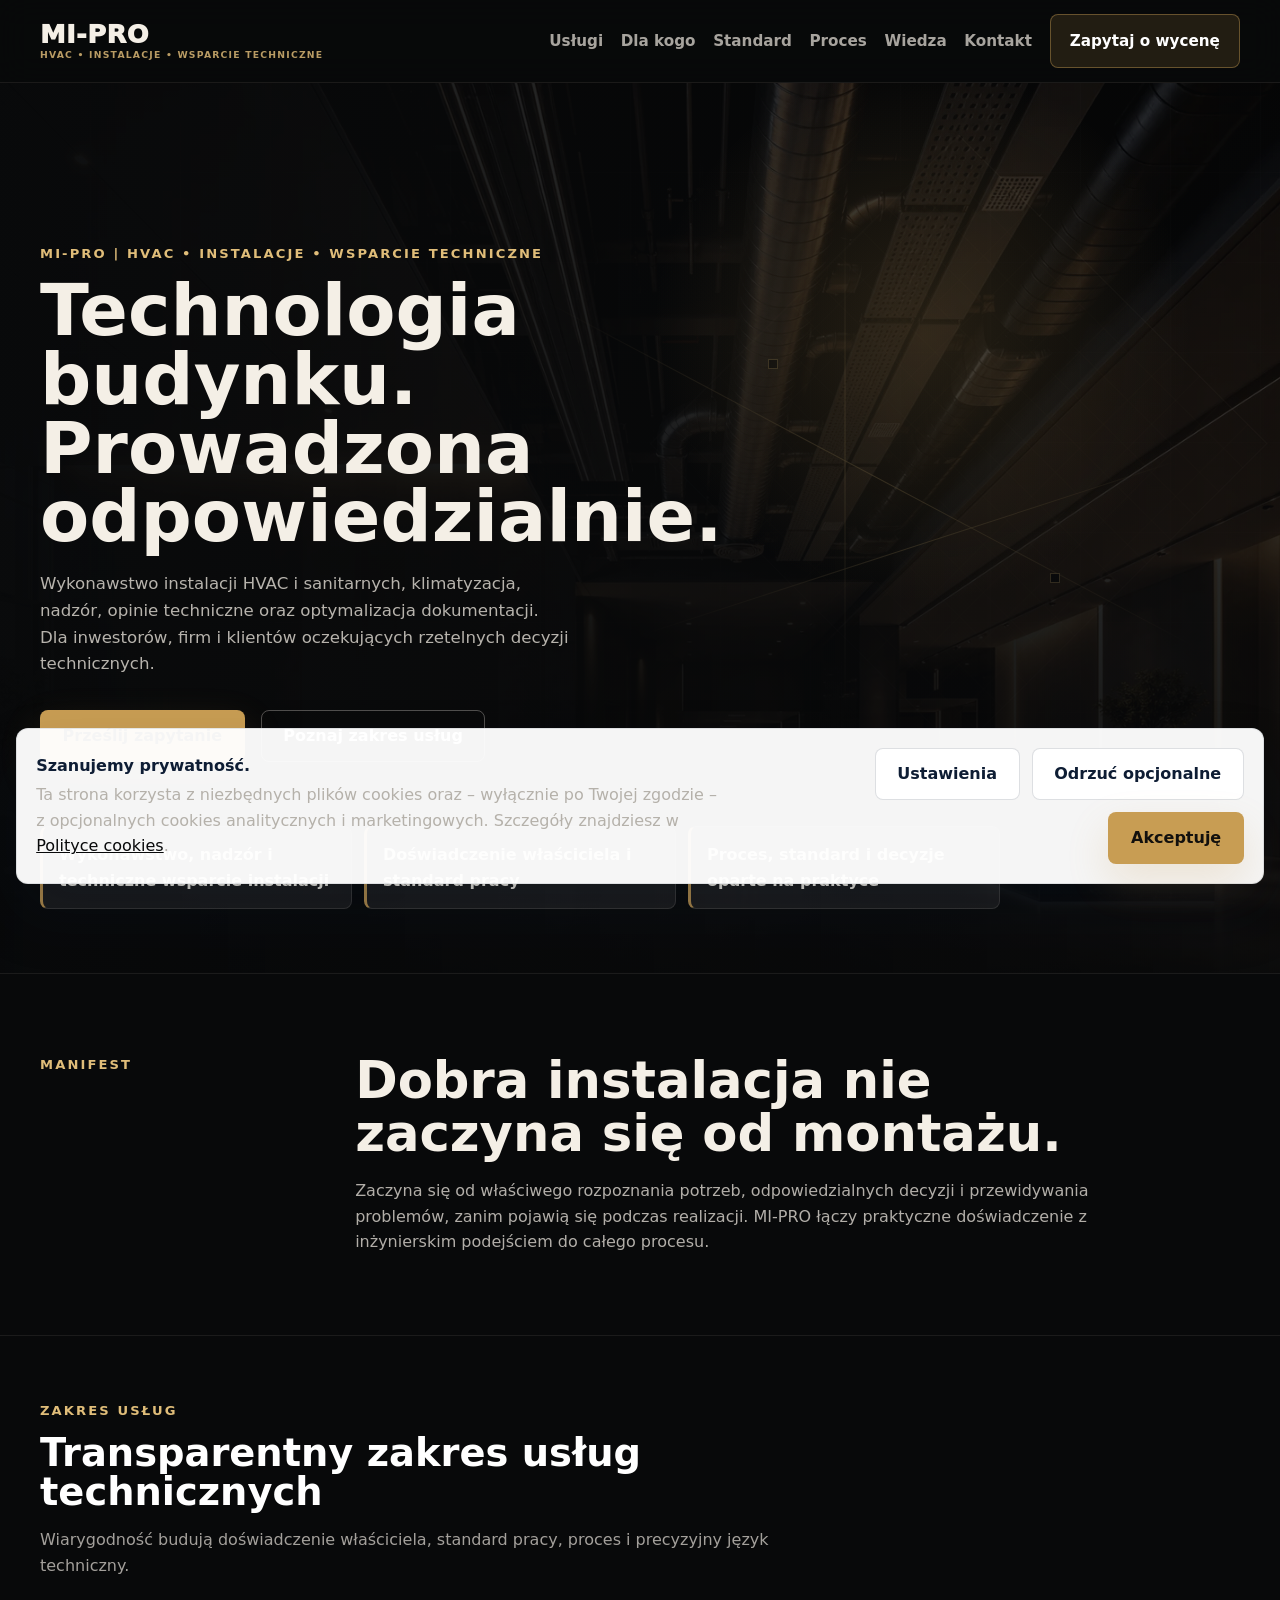
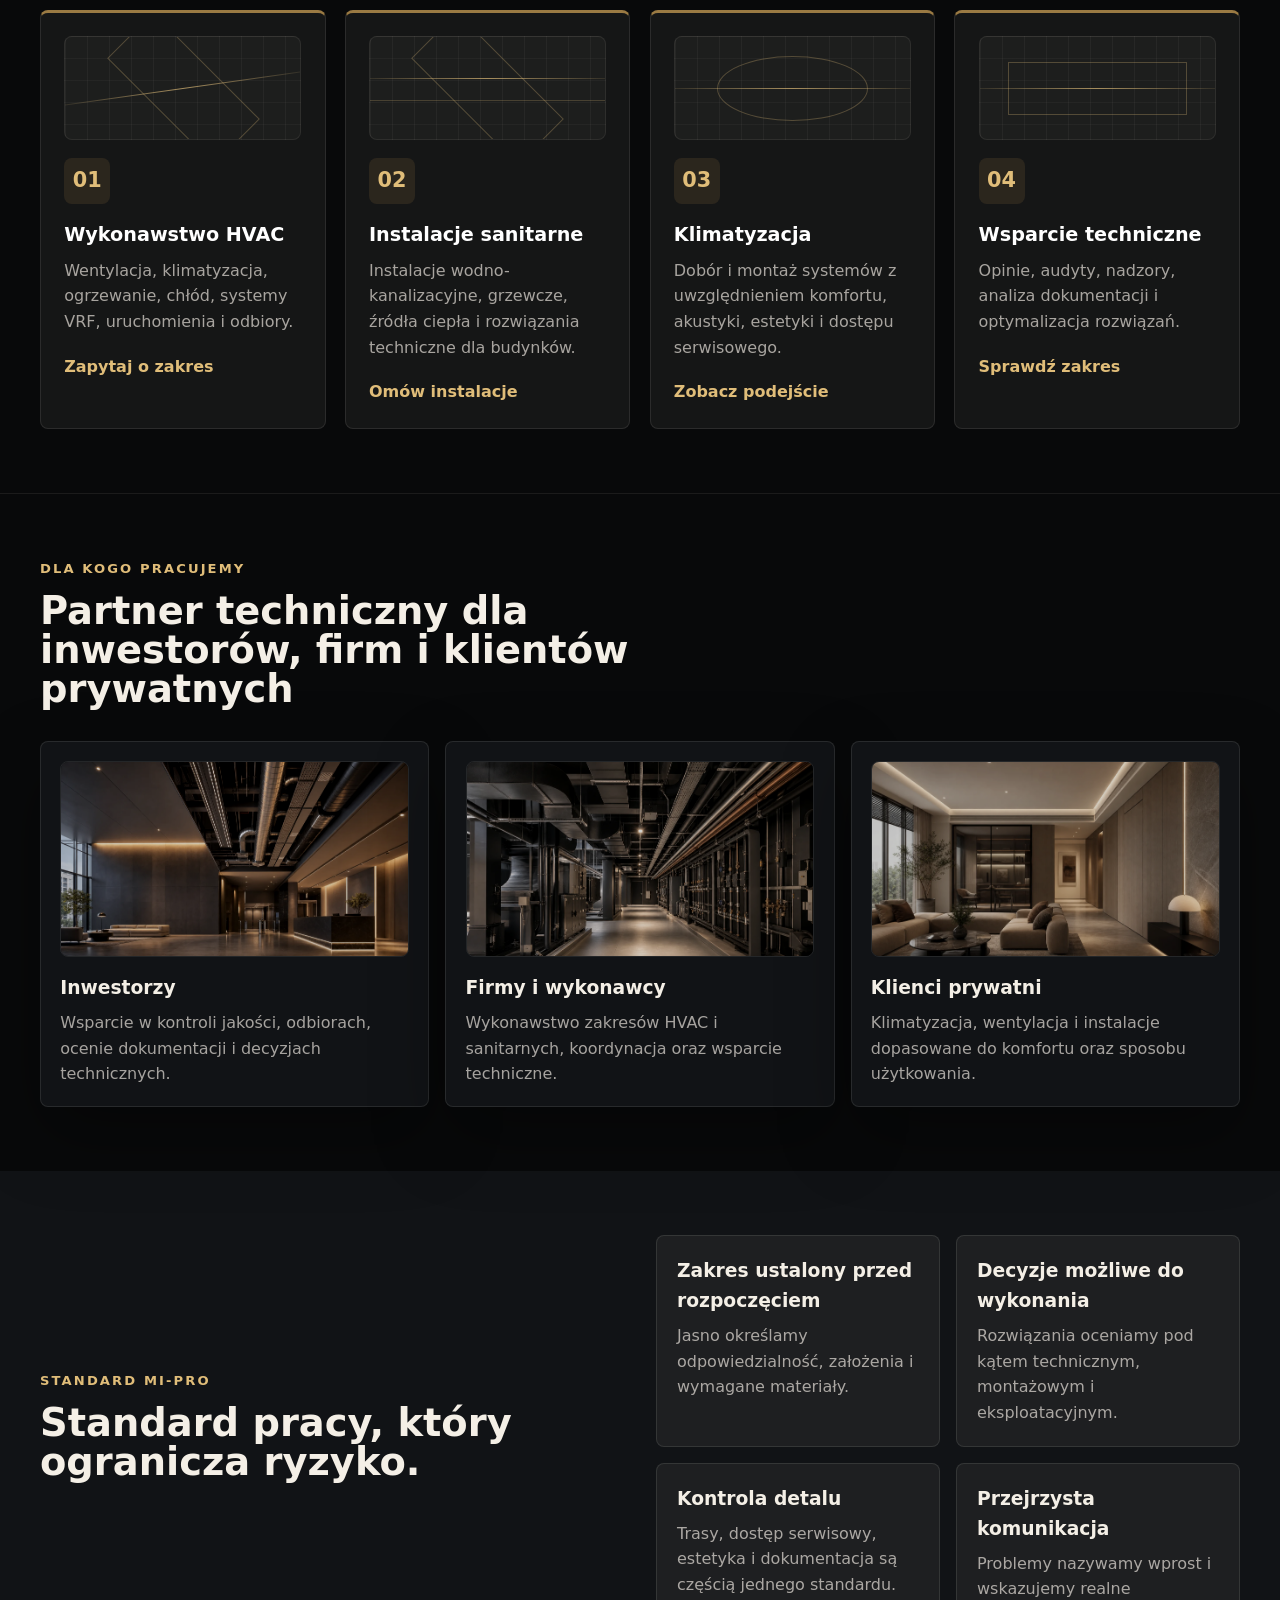
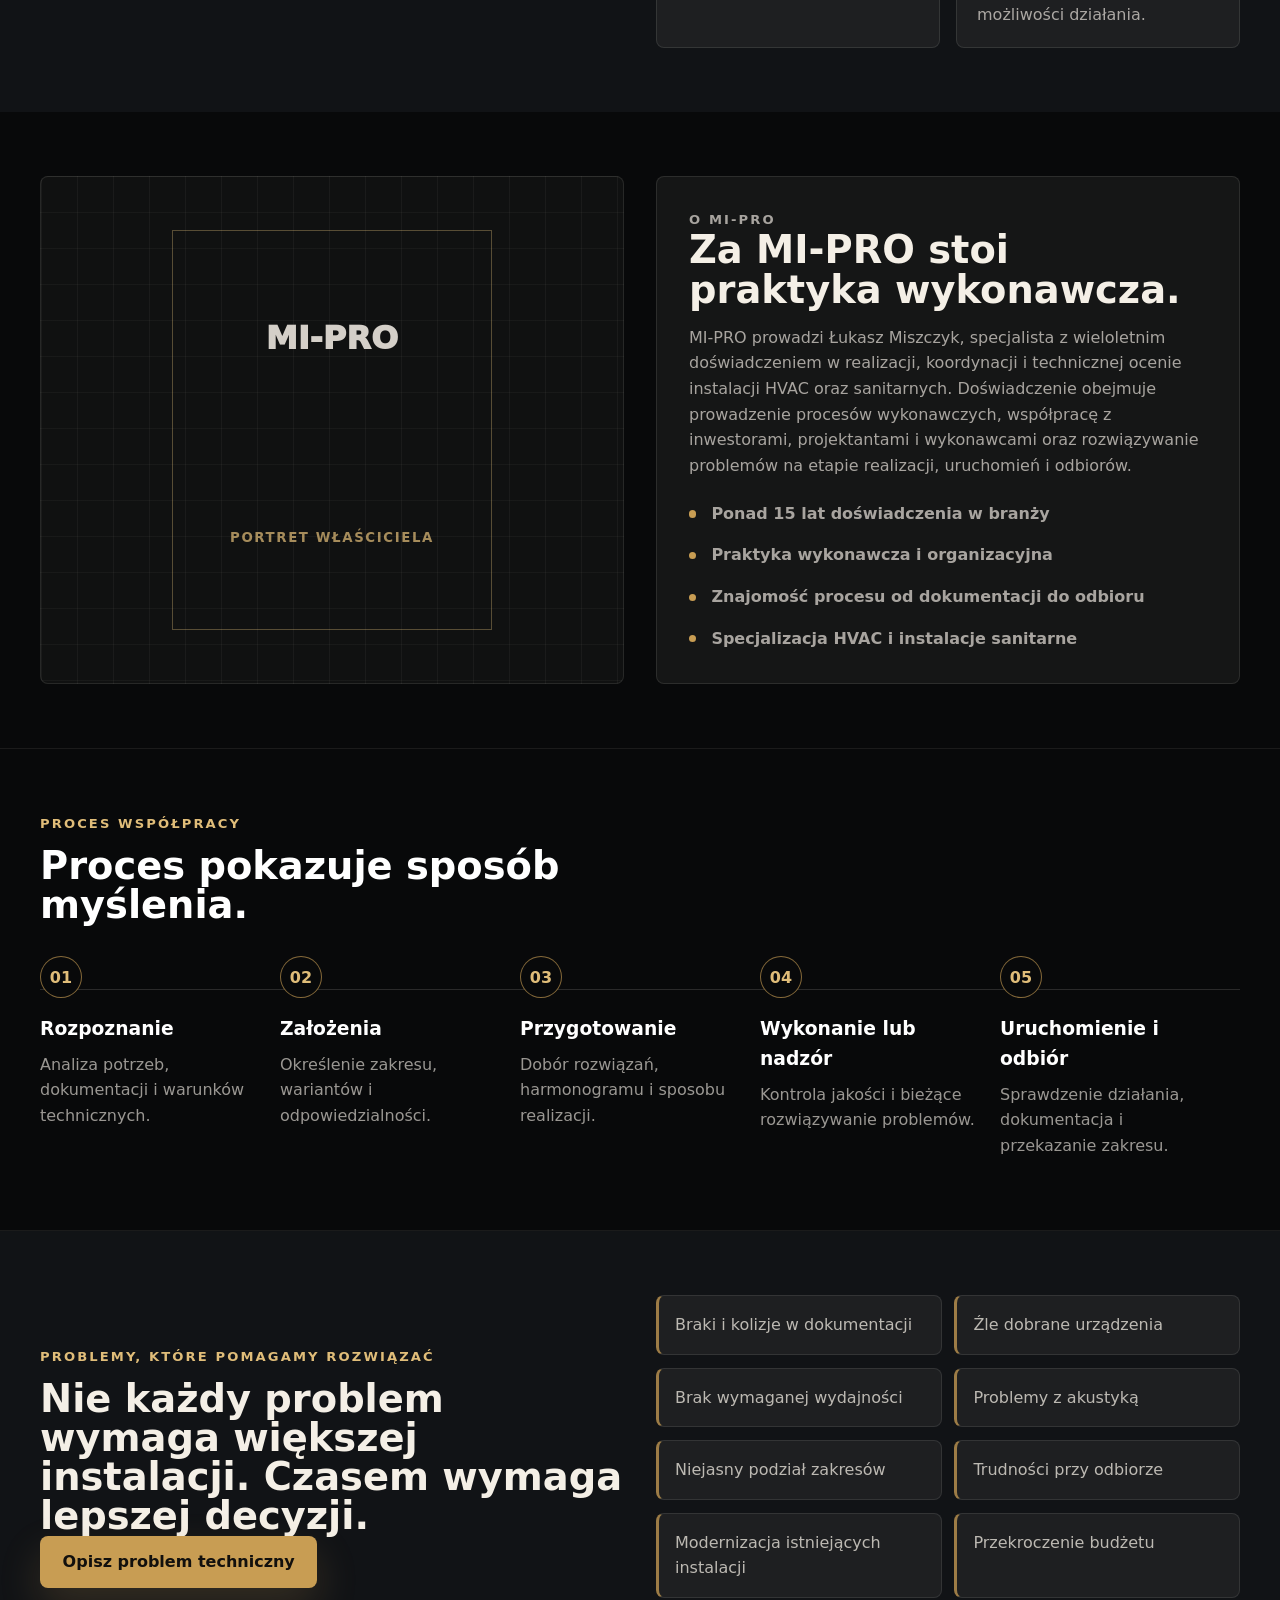
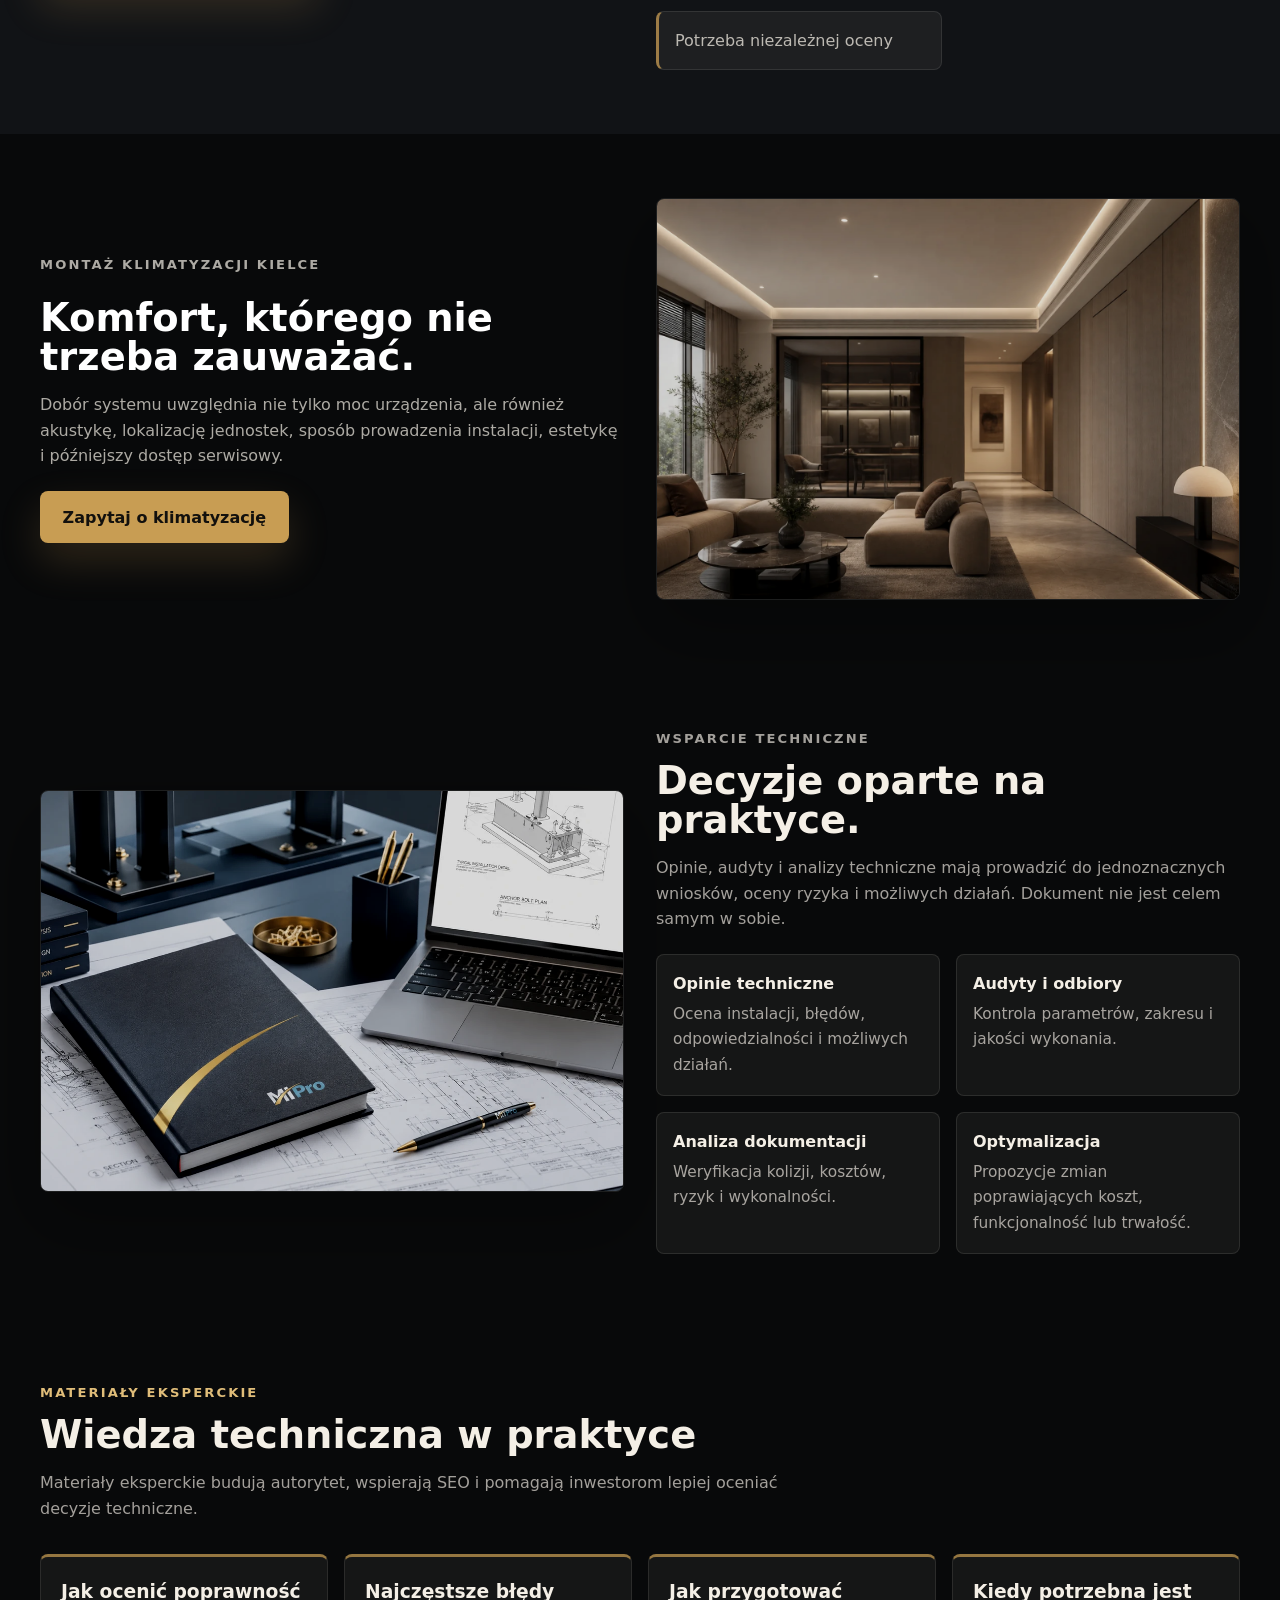
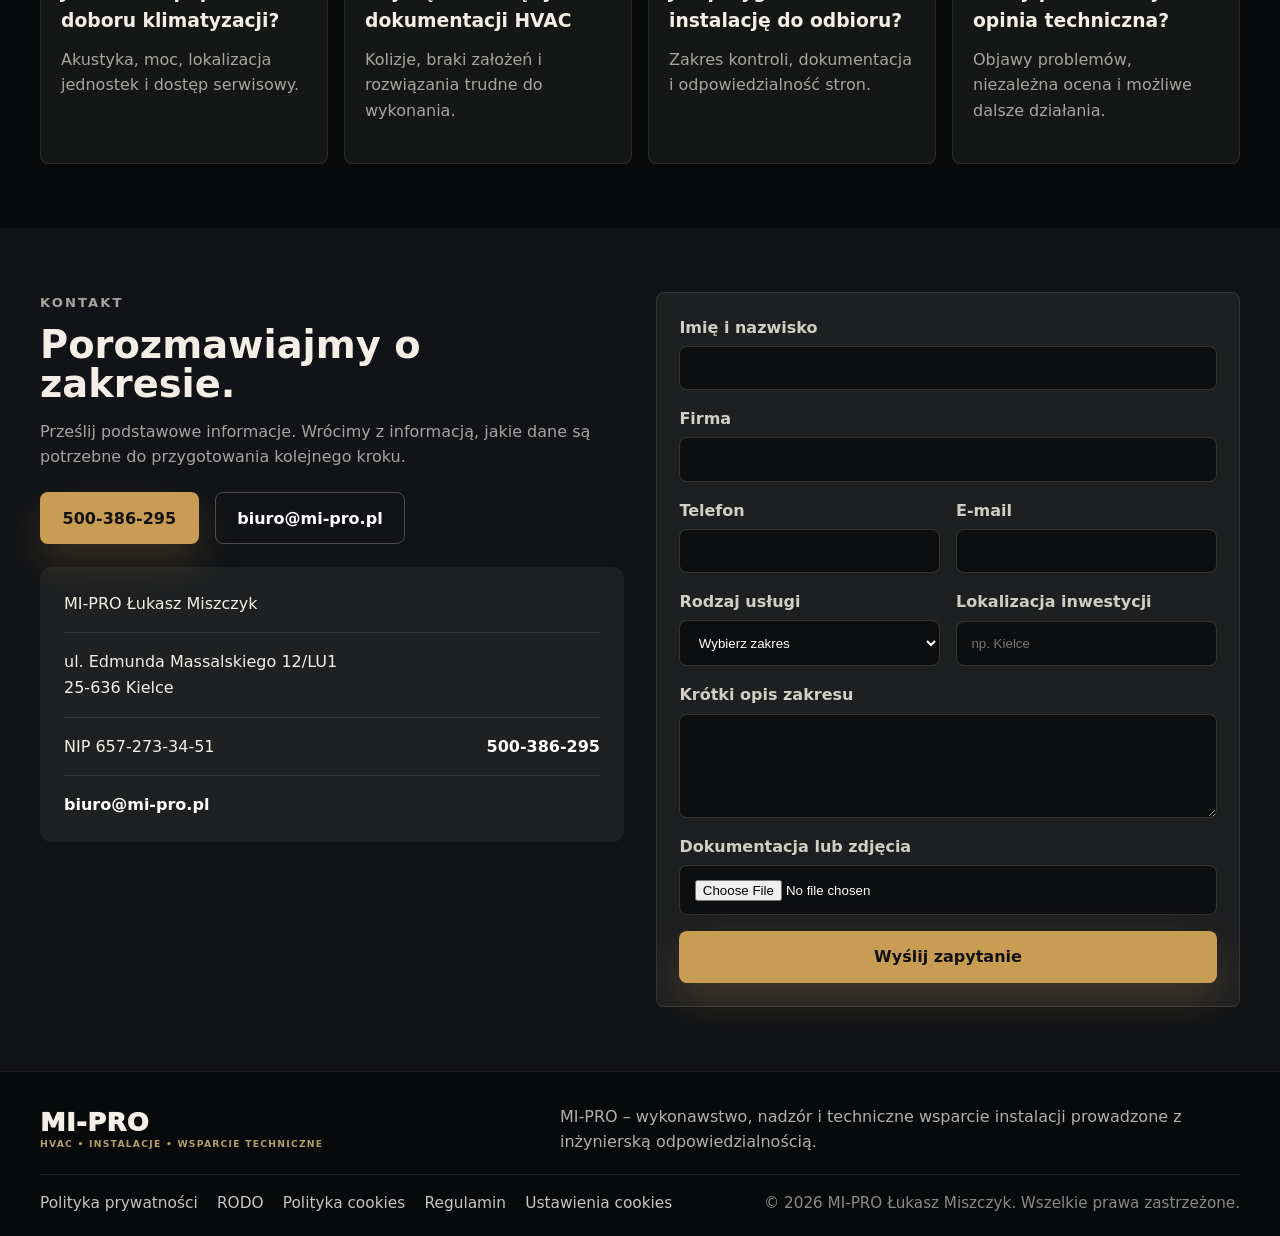
==== commit c1010f6d: "Add premium conceptual graphics" ====
--- a/index.html
+++ b/index.html
@@ -10,7 +10,8 @@
   <meta property="og:title" content="MI-PRO | Technologia budynku prowadzona odpowiedzialnie">
   <meta property="og:description" content="Wykonawstwo instalacji HVAC i sanitarnych, klimatyzacja, nadzór, opinie techniczne oraz optymalizacja dokumentacji.">
   <meta property="og:type" content="website">
-  <meta property="og:image" content="assets/logo.webp">
+  <meta property="og:image" content="assets/hero-building-tech.webp">
+  <link rel="preload" as="image" href="assets/hero-building-tech.webp">
   <link rel="icon" href="assets/logo.webp">
   <link rel="stylesheet" href="styles.css">
   <script src="https://identity.netlify.com/v1/netlify-identity-widget.js"></script>
@@ -23,7 +24,7 @@
         "@id": "https://mi-pro.pl/#business",
         "name": "MI-PRO Łukasz Miszczyk",
         "url": "https://mi-pro.pl/",
-        "image": "https://mi-pro.pl/assets/logo.webp",
+        "image": "https://mi-pro.pl/assets/hero-building-tech.webp",
         "email": "biuro@mi-pro.pl",
         "telephone": "+48500386295",
         "address": {
@@ -93,6 +94,7 @@
   <main id="content">
     <section class="hero hero-premium">
       <div class="hero-bg technical-hero-art" aria-hidden="true">
+        <img src="assets/hero-building-tech.webp" alt="">
         <span class="tech-line line-a"></span>
         <span class="tech-line line-b"></span>
         <span class="tech-line line-c"></span>
@@ -178,17 +180,17 @@
         </div>
         <div class="audience-grid">
           <article class="image-card reveal">
-            <div class="abstract-panel panel-grid" aria-hidden="true"></div>
+            <img src="assets/hero-building-tech.webp" alt="Koncepcyjna grafika technologii budynku i instalacji HVAC" loading="lazy">
             <h3>Inwestorzy</h3>
             <p>Wsparcie w kontroli jakości, odbiorach, ocenie dokumentacji i decyzjach technicznych.</p>
           </article>
           <article class="image-card reveal reveal-delay-1">
-            <div class="abstract-panel panel-flow" aria-hidden="true"></div>
+            <img src="assets/execution-installations.webp" alt="Koncepcyjna grafika uporządkowanych instalacji technicznych" loading="lazy">
             <h3>Firmy i wykonawcy</h3>
             <p>Wykonawstwo zakresów HVAC i sanitarnych, koordynacja oraz wsparcie techniczne.</p>
           </article>
           <article class="image-card reveal reveal-delay-2">
-            <div class="abstract-panel panel-comfort" aria-hidden="true"></div>
+            <img src="assets/climate-interior.webp" alt="Koncepcyjna grafika komfortu i dyskretnej klimatyzacji" loading="lazy">
             <h3>Klienci prywatni</h3>
             <p>Klimatyzacja, wentylacja i instalacje dopasowane do komfortu oraz sposobu użytkowania.</p>
           </article>
@@ -275,16 +277,16 @@
           <p>Dobór systemu uwzględnia nie tylko moc urządzenia, ale również akustykę, lokalizację jednostek, sposób prowadzenia instalacji, estetykę i późniejszy dostęp serwisowy.</p>
           <a class="btn btn-gold" href="#kontakt">Zapytaj o klimatyzację</a>
         </div>
-        <div class="climate-image abstract-large abstract-comfort reveal reveal-delay" aria-hidden="true">
-          <span></span><span></span><span></span>
+        <div class="climate-image reveal reveal-delay">
+          <img src="assets/climate-interior.webp" alt="Koncepcyjna grafika dyskretnej klimatyzacji we wnętrzu" loading="lazy">
         </div>
       </div>
     </section>
 
     <section class="section" id="ekspertyza">
       <div class="container expertise-grid">
-        <div class="expertise-image abstract-large abstract-docs reveal" aria-hidden="true">
-          <span></span><span></span><span></span>
+        <div class="expertise-image reveal">
+          <img src="assets/expertise.webp" alt="Koncepcyjna grafika dokumentacji i analizy technicznej" loading="lazy">
         </div>
         <div class="expertise-copy reveal reveal-delay">
           <p class="eyebrow">Wsparcie techniczne</p>
--- a/styles.css
+++ b/styles.css
@@ -760,7 +760,14 @@
 .owner-image img,
 .climate-image img,
 .expertise-image img {
-  display: none;
+  display: block;
+}
+.hero-bg img {
+  width: 100%;
+  height: 100%;
+  object-fit: cover;
+  opacity: .62;
+  filter: saturate(.78) contrast(1.08) brightness(.72);
 }
 .technical-hero-art {
   background:
@@ -813,6 +820,15 @@
 .node-c { left: 72%; top: 78%; }
 .image-card {
   padding: 1.2rem;
+}
+.image-card img {
+  width: 100%;
+  aspect-ratio: 16 / 9;
+  object-fit: cover;
+  border-radius: var(--radius);
+  border: 1px solid rgba(244,239,230,.1);
+  margin-bottom: 1rem;
+  filter: saturate(.82) contrast(1.04) brightness(.82);
 }
 .image-card div {
   padding: 0;
@@ -914,6 +930,16 @@
 .abstract-docs span:nth-child(1) { inset: 14% 18% 26% 18%; transform: skew(-8deg); }
 .abstract-docs span:nth-child(2) { left: 22%; right: 22%; top: 34%; height: 1px; border: 0; background: rgba(224,189,121,.45); box-shadow: 0 42px 0 rgba(224,189,121,.26), 0 84px 0 rgba(224,189,121,.14); }
 .abstract-docs span:nth-child(3) { inset: 22% 30% 46% 30%; }
+.climate-image img,
+.expertise-image img {
+  width: 100%;
+  aspect-ratio: 16 / 11;
+  object-fit: cover;
+  border-radius: var(--radius);
+  border: 1px solid rgba(244,239,230,.1);
+  box-shadow: var(--shadow);
+  filter: saturate(.82) contrast(1.05) brightness(.86);
+}
 .knowledge-grid {
   display: grid;
   grid-template-columns: repeat(4, 1fr);
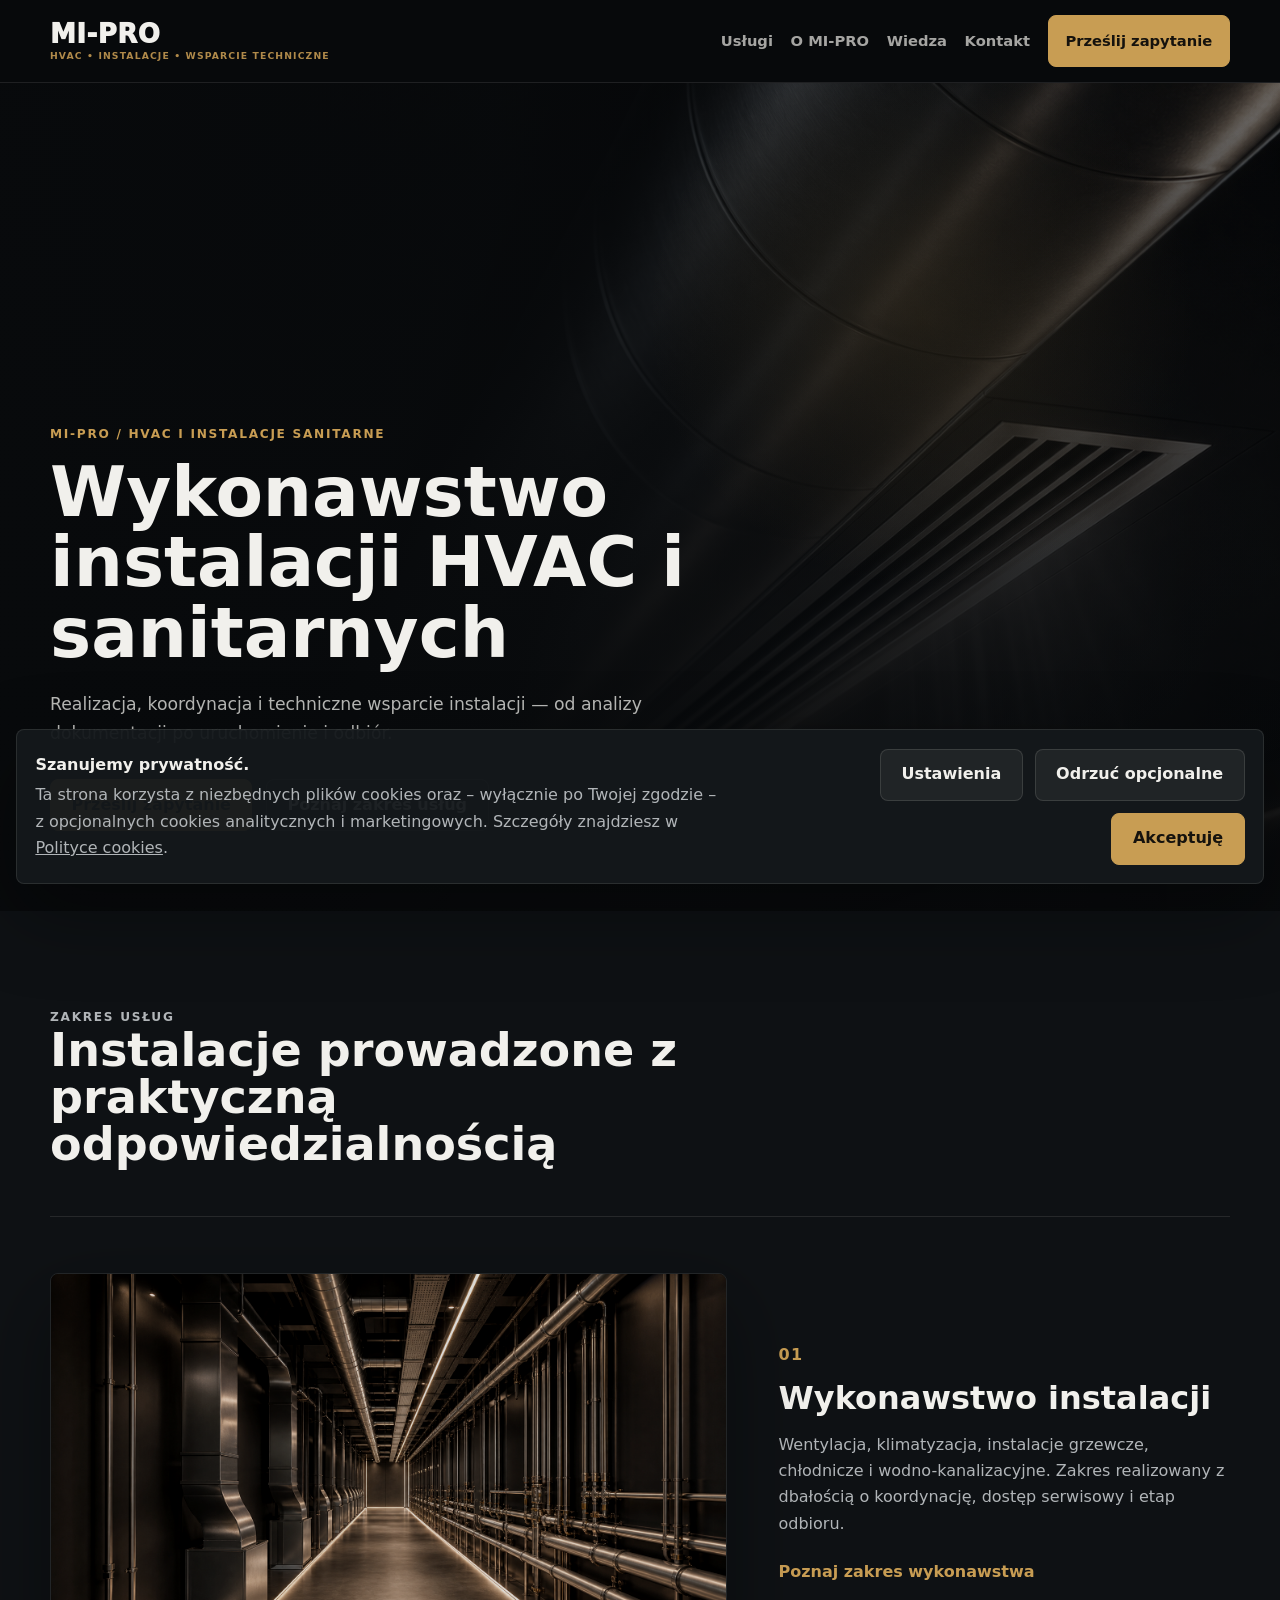
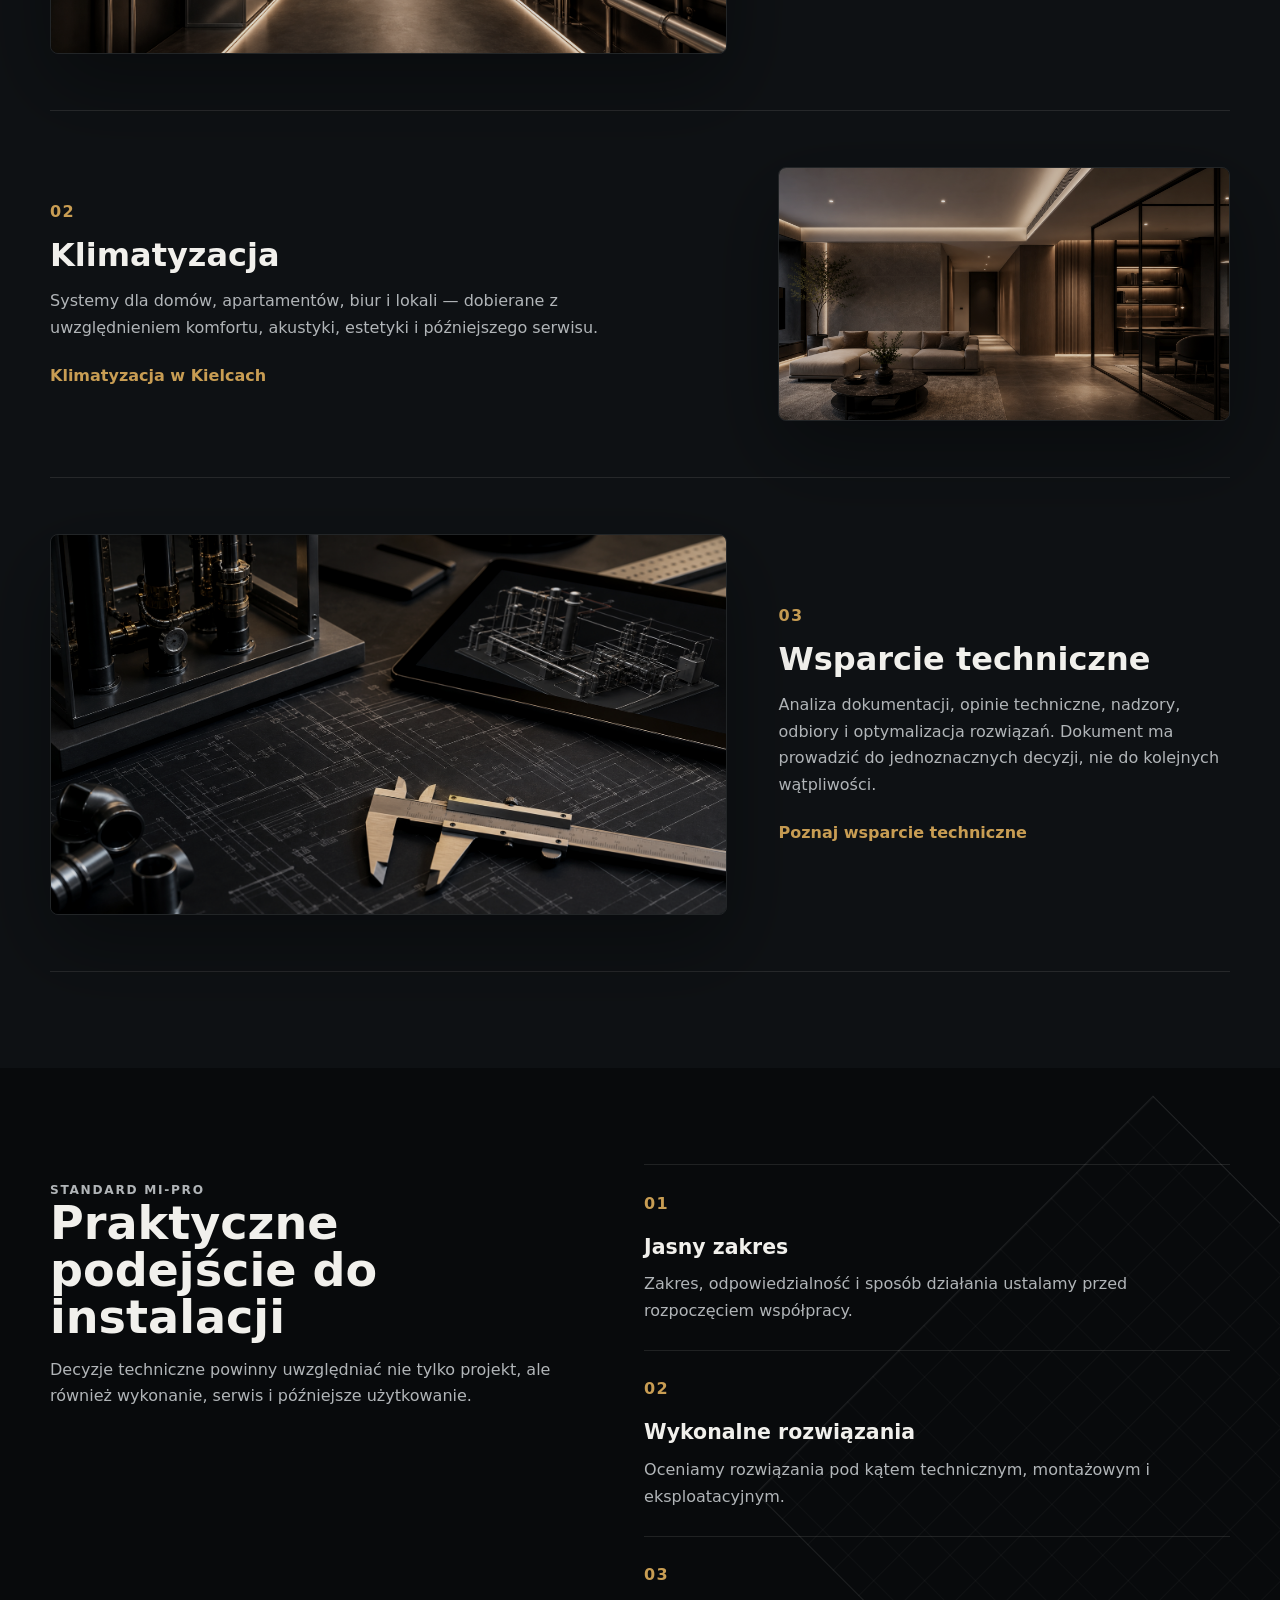
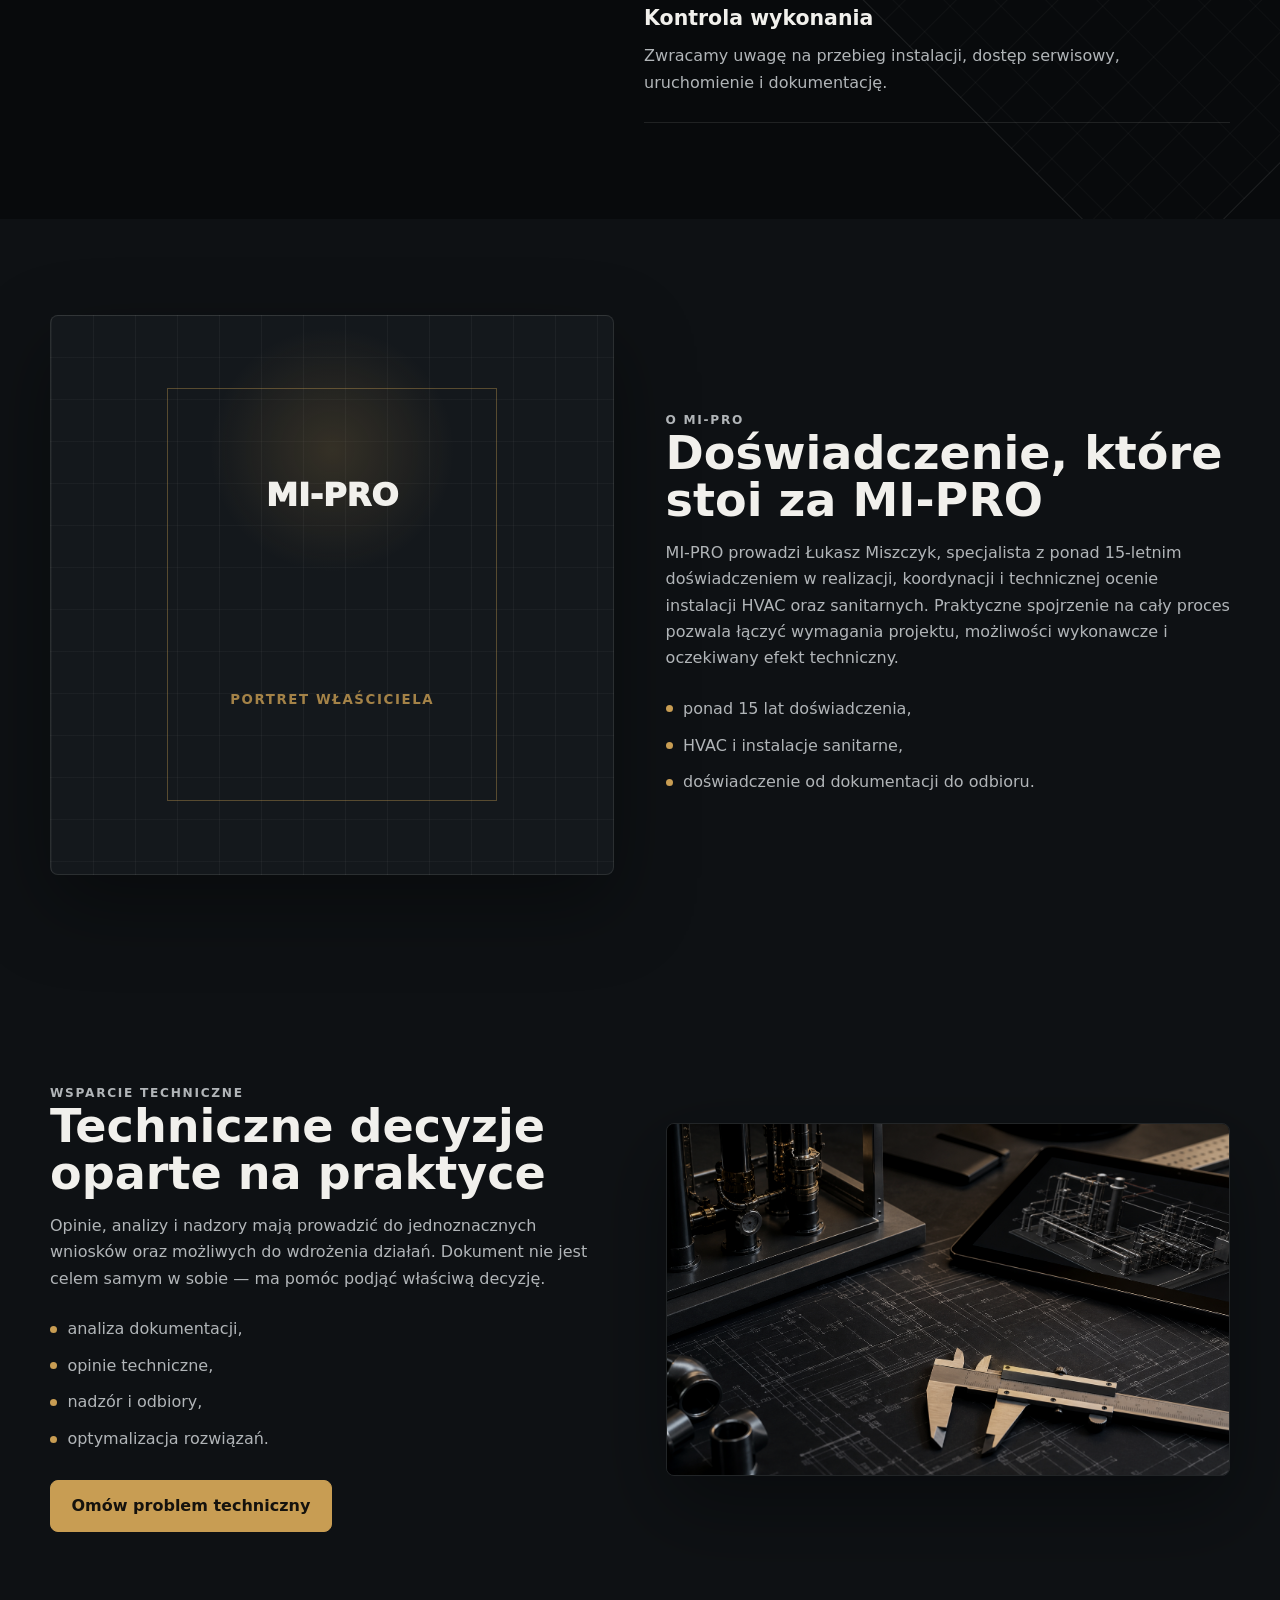
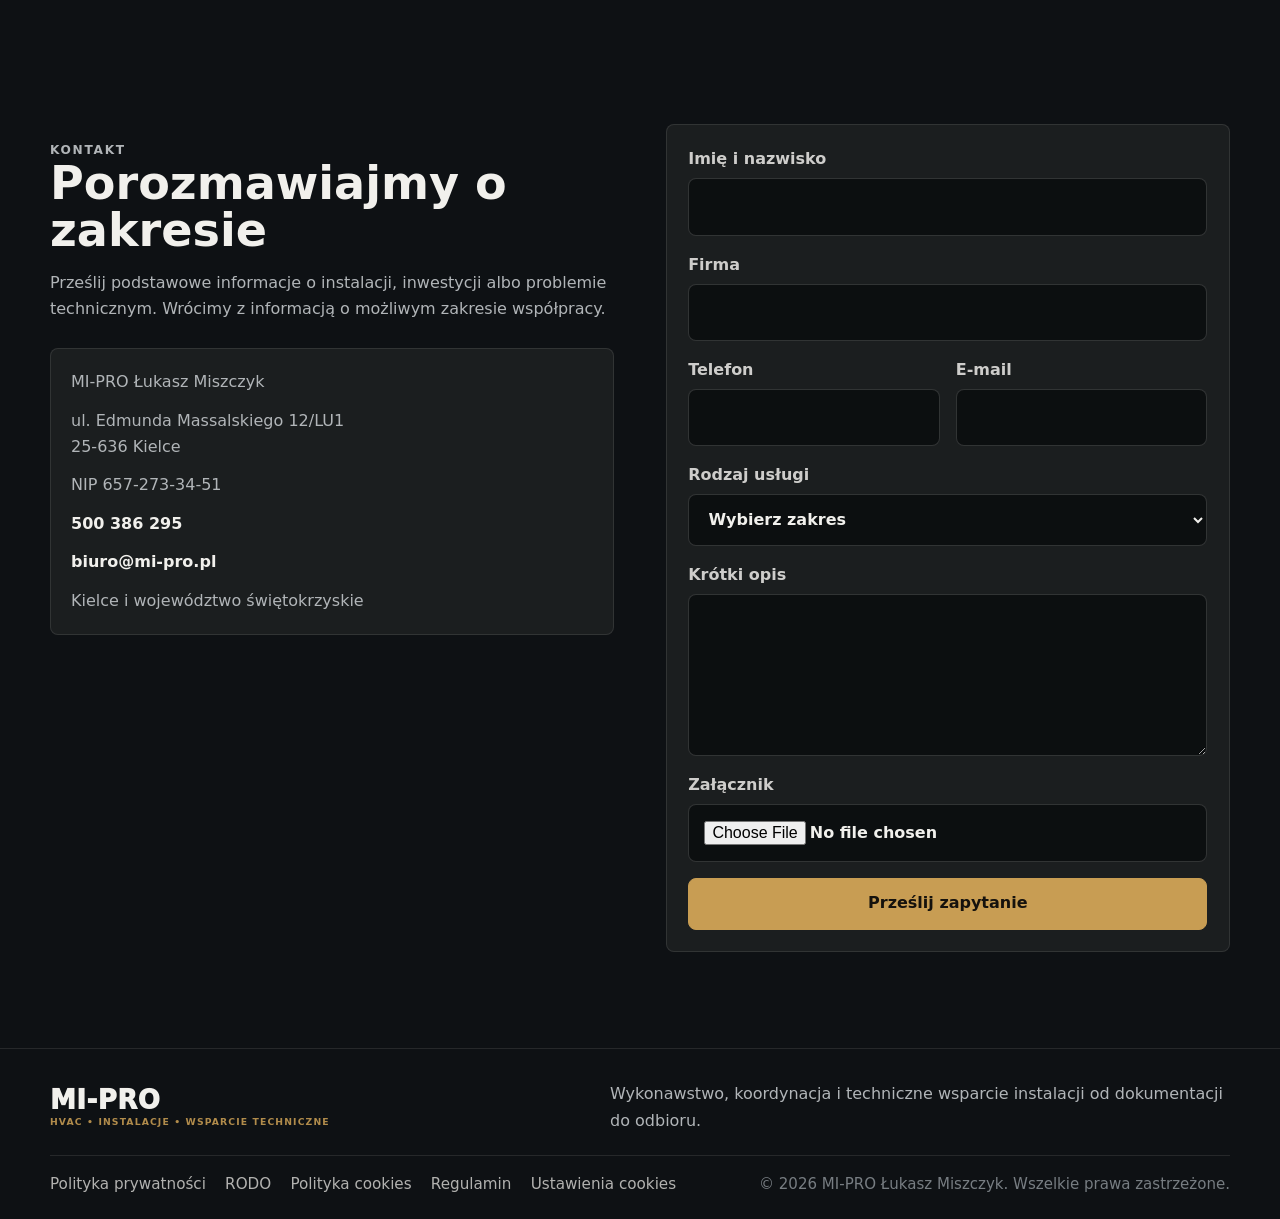
==== commit 3edff798: "Rebuild homepage premium plus" ====
--- a/index.html
+++ b/index.html
@@ -3,15 +3,15 @@
 <head>
   <meta charset="utf-8">
   <meta name="viewport" content="width=device-width, initial-scale=1">
-  <title>MI-PRO | HVAC, instalacje sanitarne i montaż klimatyzacji Kielce</title>
-  <meta name="description" content="MI-PRO to wykonawstwo, nadzór i techniczne wsparcie instalacji HVAC, sanitarnych oraz klimatyzacji prowadzone z inżynierską odpowiedzialnością.">
+  <title>MI-PRO | Wykonawstwo instalacji HVAC i sanitarnych Kielce</title>
+  <meta name="description" content="MI-PRO realizuje instalacje HVAC i sanitarne, montaż klimatyzacji w Kielcach oraz techniczne wsparcie inwestycji od dokumentacji do odbioru.">
   <link rel="canonical" href="https://mi-pro.pl/">
-  <meta name="theme-color" content="#08090a">
-  <meta property="og:title" content="MI-PRO | Technologia budynku prowadzona odpowiedzialnie">
-  <meta property="og:description" content="Wykonawstwo instalacji HVAC i sanitarnych, klimatyzacja, nadzór, opinie techniczne oraz optymalizacja dokumentacji.">
+  <meta name="theme-color" content="#080A0C">
+  <meta property="og:title" content="MI-PRO | Wykonawstwo instalacji HVAC i sanitarnych">
+  <meta property="og:description" content="Realizacja, koordynacja i techniczne wsparcie instalacji — od analizy dokumentacji po uruchomienie i odbiór.">
   <meta property="og:type" content="website">
-  <meta property="og:image" content="assets/hero-building-tech.webp">
-  <link rel="preload" as="image" href="assets/hero-building-tech.webp">
+  <meta property="og:image" content="assets/hero-hvac-premium.png">
+  <link rel="preload" as="image" href="assets/hero-hvac-premium.png">
   <link rel="icon" href="assets/logo.webp">
   <link rel="stylesheet" href="styles.css">
   <script src="https://identity.netlify.com/v1/netlify-identity-widget.js"></script>
@@ -24,7 +24,7 @@
         "@id": "https://mi-pro.pl/#business",
         "name": "MI-PRO Łukasz Miszczyk",
         "url": "https://mi-pro.pl/",
-        "image": "https://mi-pro.pl/assets/hero-building-tech.webp",
+        "image": "https://mi-pro.pl/assets/hero-hvac-premium.png",
         "email": "biuro@mi-pro.pl",
         "telephone": "+48500386295",
         "address": {
@@ -35,15 +35,15 @@
           "addressCountry": "PL"
         },
         "areaServed": ["Kielce", "woj. świętokrzyskie"],
-        "description": "Wykonawstwo instalacji HVAC i sanitarnych, montaż klimatyzacji, nadzory, opinie techniczne i optymalizacja dokumentacji."
+        "description": "Wykonawstwo instalacji HVAC i sanitarnych, montaż klimatyzacji, wsparcie techniczne, nadzory i analiza dokumentacji."
       },
       {
         "@type": "Service",
         "@id": "https://mi-pro.pl/#hvac-service",
-        "name": "Wykonawstwo i wsparcie techniczne instalacji",
+        "name": "Wykonawstwo instalacji HVAC i sanitarnych",
         "provider": { "@id": "https://mi-pro.pl/#business" },
         "areaServed": "Kielce i województwo świętokrzyskie",
-        "serviceType": ["HVAC", "instalacje sanitarne", "montaż klimatyzacji", "opinia techniczna instalacji", "nadzór techniczny"]
+        "serviceType": ["HVAC", "instalacje sanitarne", "montaż klimatyzacji Kielce", "wsparcie techniczne instalacji", "nadzór techniczny"]
       },
       {
         "@type": "FAQPage",
@@ -52,12 +52,12 @@
           {
             "@type": "Question",
             "name": "Czy MI-PRO wykonuje montaż klimatyzacji w Kielcach?",
-            "acceptedAnswer": { "@type": "Answer", "text": "Tak. MI-PRO realizuje dobór i montaż klimatyzacji w Kielcach i okolicy z uwzględnieniem komfortu, akustyki, estetyki i dostępu serwisowego." }
+            "acceptedAnswer": { "@type": "Answer", "text": "Tak. MI-PRO realizuje dobór i montaż klimatyzacji w Kielcach i okolicy z uwzględnieniem komfortu, akustyki, estetyki oraz dostępu serwisowego." }
           },
           {
             "@type": "Question",
-            "name": "Czy MI-PRO przygotowuje opinie techniczne instalacji?",
-            "acceptedAnswer": { "@type": "Answer", "text": "Tak. Opinie i audyty techniczne obejmują ocenę instalacji, dokumentacji, ryzyk wykonawczych, możliwych działań i odpowiedzialności technicznej." }
+            "name": "Czy MI-PRO wspiera inwestycje technicznie?",
+            "acceptedAnswer": { "@type": "Answer", "text": "Tak. Wsparcie obejmuje analizę dokumentacji, opinie techniczne, nadzory, odbiory i optymalizację rozwiązań instalacyjnych." }
           }
         ]
       }
@@ -81,260 +81,161 @@
 
       <nav class="site-nav" id="nav-menu" aria-label="Główne menu">
         <a href="#uslugi">Usługi</a>
-        <a href="#odbiorcy">Dla kogo</a>
-        <a href="#standard">Standard</a>
-        <a href="#proces">Proces</a>
+        <a href="#o-mi-pro">O MI-PRO</a>
         <a href="#wiedza">Wiedza</a>
         <a href="#kontakt">Kontakt</a>
-        <a class="nav-cta" href="#kontakt">Zapytaj o wycenę</a>
+        <a class="nav-cta" href="#kontakt">Prześlij zapytanie</a>
       </nav>
     </div>
   </header>
 
   <main id="content">
-    <section class="hero hero-premium">
-      <div class="hero-bg technical-hero-art" aria-hidden="true">
-        <img src="assets/hero-building-tech.webp" alt="">
-        <span class="tech-line line-a"></span>
-        <span class="tech-line line-b"></span>
-        <span class="tech-line line-c"></span>
-        <span class="tech-line line-d"></span>
-        <span class="tech-node node-a"></span>
-        <span class="tech-node node-b"></span>
-        <span class="tech-node node-c"></span>
+    <section class="hero">
+      <div class="hero-media" aria-hidden="true">
+        <img src="assets/hero-hvac-premium.png" alt="">
       </div>
       <div class="container hero-inner">
         <div class="hero-copy reveal">
-          <p class="eyebrow">MI-PRO | HVAC • instalacje • wsparcie techniczne</p>
-          <h1>Technologia budynku. Prowadzona odpowiedzialnie.</h1>
-          <p class="lead">Wykonawstwo instalacji HVAC i sanitarnych, klimatyzacja, nadzór, opinie techniczne oraz optymalizacja dokumentacji. Dla inwestorów, firm i klientów oczekujących rzetelnych decyzji technicznych.</p>
+          <p class="eyebrow">MI-PRO / HVAC i instalacje sanitarne</p>
+          <h1>Wykonawstwo instalacji HVAC i sanitarnych</h1>
+          <p class="lead">Realizacja, koordynacja i techniczne wsparcie instalacji — od analizy dokumentacji po uruchomienie i odbiór.</p>
           <div class="hero-actions">
-            <a class="btn btn-gold" href="#kontakt">Prześlij zapytanie</a>
-            <a class="btn btn-outline light-outline" href="#uslugi">Poznaj zakres usług</a>
-          </div>
-        </div>
-        <ul class="hero-points reveal reveal-delay" aria-label="Atuty MI-PRO">
-          <li>Wykonawstwo, nadzór i techniczne wsparcie instalacji</li>
-          <li>Doświadczenie właściciela i standard pracy</li>
-          <li>Proces, standard i decyzje oparte na praktyce</li>
-        </ul>
-      </div>
-    </section>
-
-    <section class="manifest">
-      <div class="container manifest-grid reveal">
-        <p class="eyebrow">Manifest</p>
-        <div>
-          <h2>Dobra instalacja nie zaczyna się od montażu.</h2>
-          <p>Zaczyna się od właściwego rozpoznania potrzeb, odpowiedzialnych decyzji i przewidywania problemów, zanim pojawią się podczas realizacji. MI-PRO łączy praktyczne doświadczenie z inżynierskim podejściem do całego procesu.</p>
-        </div>
-      </div>
-    </section>
-
-    <section class="section section-dark" id="uslugi">
+            <a class="btn btn-primary" href="#kontakt">Prześlij zapytanie</a>
+            <a class="btn btn-secondary" href="#uslugi">Poznaj zakres usług</a>
+          </div>
+        </div>
+      </div>
+    </section>
+
+    <section class="section services-section" id="uslugi">
       <div class="container">
         <div class="section-head reveal">
           <p class="eyebrow">Zakres usług</p>
-          <h2>Transparentny zakres usług technicznych</h2>
-          <p>Wiarygodność budują doświadczenie właściciela, standard pracy, proces i precyzyjny język techniczny.</p>
-        </div>
-
-        <div class="cards cards-4 service-cards">
-          <article class="card reveal">
-            <div class="abstract-motif motif-air" aria-hidden="true"></div>
-            <div class="icon">01</div>
-            <h3>Wykonawstwo HVAC</h3>
-            <p>Wentylacja, klimatyzacja, ogrzewanie, chłód, systemy VRF, uruchomienia i odbiory.</p>
-            <a href="#kontakt">Zapytaj o zakres</a>
-          </article>
-          <article class="card reveal reveal-delay-1">
-            <div class="abstract-motif motif-water" aria-hidden="true"></div>
-            <div class="icon">02</div>
-            <h3>Instalacje sanitarne</h3>
-            <p>Instalacje wodno-kanalizacyjne, grzewcze, źródła ciepła i rozwiązania techniczne dla budynków.</p>
-            <a href="#kontakt">Omów instalacje</a>
-          </article>
-          <article class="card reveal reveal-delay-2">
-            <div class="abstract-motif motif-climate" aria-hidden="true"></div>
-            <div class="icon">03</div>
+          <h2>Instalacje prowadzone z praktyczną odpowiedzialnością</h2>
+        </div>
+
+        <article class="service-feature reveal">
+          <div class="service-image">
+            <img src="assets/execution-premium.png" alt="Koncepcyjna grafika uporządkowanych instalacji HVAC i sanitarnych" loading="lazy">
+          </div>
+          <div class="service-copy">
+            <span class="number">01</span>
+            <h3>Wykonawstwo instalacji</h3>
+            <p>Wentylacja, klimatyzacja, instalacje grzewcze, chłodnicze i wodno-kanalizacyjne. Zakres realizowany z dbałością o koordynację, dostęp serwisowy i etap odbioru.</p>
+            <a class="text-link" href="#kontakt">Poznaj zakres wykonawstwa</a>
+          </div>
+        </article>
+
+        <article class="service-feature service-feature-alt reveal">
+          <div class="service-image">
+            <img src="assets/climate-premium.png" alt="Koncepcyjna grafika eleganckiego wnętrza z dyskretnym nawiewem liniowym" loading="lazy">
+          </div>
+          <div class="service-copy">
+            <span class="number">02</span>
             <h3>Klimatyzacja</h3>
-            <p>Dobór i montaż systemów z uwzględnieniem komfortu, akustyki, estetyki i dostępu serwisowego.</p>
-            <a href="#klimatyzacja">Zobacz podejście</a>
-          </article>
-          <article class="card reveal reveal-delay-3">
-            <div class="abstract-motif motif-control" aria-hidden="true"></div>
-            <div class="icon">04</div>
+            <p>Systemy dla domów, apartamentów, biur i lokali — dobierane z uwzględnieniem komfortu, akustyki, estetyki i późniejszego serwisu.</p>
+            <a class="text-link" href="#kontakt">Klimatyzacja w Kielcach</a>
+          </div>
+        </article>
+
+        <article class="service-feature reveal">
+          <div class="service-image">
+            <img src="assets/technical-support-premium.png" alt="Koncepcyjna grafika analizy dokumentacji i modelu instalacji" loading="lazy">
+          </div>
+          <div class="service-copy">
+            <span class="number">03</span>
             <h3>Wsparcie techniczne</h3>
-            <p>Opinie, audyty, nadzory, analiza dokumentacji i optymalizacja rozwiązań.</p>
-            <a href="#ekspertyza">Sprawdź zakres</a>
-          </article>
-        </div>
-      </div>
-    </section>
-
-    <section class="section audience-section" id="odbiorcy">
-      <div class="container">
-        <div class="section-head reveal">
-          <p class="eyebrow">Dla kogo pracujemy</p>
-          <h2>Partner techniczny dla inwestorów, firm i klientów prywatnych</h2>
-        </div>
-        <div class="audience-grid">
-          <article class="image-card reveal">
-            <img src="assets/hero-building-tech.webp" alt="Koncepcyjna grafika technologii budynku i instalacji HVAC" loading="lazy">
-            <h3>Inwestorzy</h3>
-            <p>Wsparcie w kontroli jakości, odbiorach, ocenie dokumentacji i decyzjach technicznych.</p>
-          </article>
-          <article class="image-card reveal reveal-delay-1">
-            <img src="assets/execution-installations.webp" alt="Koncepcyjna grafika uporządkowanych instalacji technicznych" loading="lazy">
-            <h3>Firmy i wykonawcy</h3>
-            <p>Wykonawstwo zakresów HVAC i sanitarnych, koordynacja oraz wsparcie techniczne.</p>
-          </article>
-          <article class="image-card reveal reveal-delay-2">
-            <img src="assets/climate-interior.webp" alt="Koncepcyjna grafika komfortu i dyskretnej klimatyzacji" loading="lazy">
-            <h3>Klienci prywatni</h3>
-            <p>Klimatyzacja, wentylacja i instalacje dopasowane do komfortu oraz sposobu użytkowania.</p>
-          </article>
-        </div>
-      </div>
-    </section>
-
-    <section class="section section-soft" id="standard">
-      <div class="container split-grid">
+            <p>Analiza dokumentacji, opinie techniczne, nadzory, odbiory i optymalizacja rozwiązań. Dokument ma prowadzić do jednoznacznych decyzji, nie do kolejnych wątpliwości.</p>
+            <a class="text-link" href="#kontakt">Poznaj wsparcie techniczne</a>
+          </div>
+        </article>
+      </div>
+    </section>
+
+    <section class="section standard-section">
+      <div class="container standard-grid">
         <div class="section-head reveal">
           <p class="eyebrow">Standard MI-PRO</p>
-          <h2>Standard pracy, który ogranicza ryzyko.</h2>
-        </div>
-        <div class="reason-grid reveal reveal-delay">
-          <article><h3>Zakres ustalony przed rozpoczęciem</h3><p>Jasno określamy odpowiedzialność, założenia i wymagane materiały.</p></article>
-          <article><h3>Decyzje możliwe do wykonania</h3><p>Rozwiązania oceniamy pod kątem technicznym, montażowym i eksploatacyjnym.</p></article>
-          <article><h3>Kontrola detalu</h3><p>Trasy, dostęp serwisowy, estetyka i dokumentacja są częścią jednego standardu.</p></article>
-          <article><h3>Przejrzysta komunikacja</h3><p>Problemy nazywamy wprost i wskazujemy realne możliwości działania.</p></article>
-        </div>
-      </div>
-    </section>
-
-    <section class="section" id="onas">
+          <h2>Praktyczne podejście do instalacji</h2>
+          <p>Decyzje techniczne powinny uwzględniać nie tylko projekt, ale również wykonanie, serwis i późniejsze użytkowanie.</p>
+        </div>
+        <div class="rules reveal reveal-delay">
+          <article>
+            <span>01</span>
+            <h3>Jasny zakres</h3>
+            <p>Zakres, odpowiedzialność i sposób działania ustalamy przed rozpoczęciem współpracy.</p>
+          </article>
+          <article>
+            <span>02</span>
+            <h3>Wykonalne rozwiązania</h3>
+            <p>Oceniamy rozwiązania pod kątem technicznym, montażowym i eksploatacyjnym.</p>
+          </article>
+          <article>
+            <span>03</span>
+            <h3>Kontrola wykonania</h3>
+            <p>Zwracamy uwagę na przebieg instalacji, dostęp serwisowy, uruchomienie i dokumentację.</p>
+          </article>
+        </div>
+      </div>
+    </section>
+
+    <section class="section owner-section" id="o-mi-pro">
       <div class="container owner-grid">
-        <div class="owner-image owner-placeholder reveal" aria-label="Miejsce na profesjonalny portret właściciela">
-          <div class="portrait-frame"><span>MI-PRO</span><small>portret właściciela</small></div>
-        </div>
-        <div class="owner-panel reveal reveal-delay">
+        <div class="owner-portrait reveal" aria-label="Miejsce na profesjonalny portret właściciela">
+          <div>
+            <span>MI-PRO</span>
+            <small>portret właściciela</small>
+          </div>
+        </div>
+        <div class="owner-copy reveal reveal-delay">
           <p class="eyebrow">O MI-PRO</p>
-          <h2>Za MI-PRO stoi praktyka wykonawcza.</h2>
-          <p>MI-PRO prowadzi Łukasz Miszczyk, specjalista z wieloletnim doświadczeniem w realizacji, koordynacji i technicznej ocenie instalacji HVAC oraz sanitarnych. Doświadczenie obejmuje prowadzenie procesów wykonawczych, współpracę z inwestorami, projektantami i wykonawcami oraz rozwiązywanie problemów na etapie realizacji, uruchomień i odbiorów.</p>
-          <ul class="owner-list" aria-label="Doświadczenie MI-PRO">
-            <li>Ponad 15 lat doświadczenia w branży</li>
-            <li>Praktyka wykonawcza i organizacyjna</li>
-            <li>Znajomość procesu od dokumentacji do odbioru</li>
-            <li>Specjalizacja HVAC i instalacje sanitarne</li>
+          <h2>Doświadczenie, które stoi za MI-PRO</h2>
+          <p>MI-PRO prowadzi Łukasz Miszczyk, specjalista z ponad 15-letnim doświadczeniem w realizacji, koordynacji i technicznej ocenie instalacji HVAC oraz sanitarnych. Praktyczne spojrzenie na cały proces pozwala łączyć wymagania projektu, możliwości wykonawcze i oczekiwany efekt techniczny.</p>
+          <ul class="owner-list">
+            <li>ponad 15 lat doświadczenia,</li>
+            <li>HVAC i instalacje sanitarne,</li>
+            <li>doświadczenie od dokumentacji do odbioru.</li>
           </ul>
         </div>
       </div>
     </section>
 
-    <section class="section section-dark process-section" id="proces">
-      <div class="container">
-        <div class="section-head reveal">
-          <p class="eyebrow">Proces współpracy</p>
-          <h2>Proces pokazuje sposób myślenia.</h2>
-        </div>
-        <div class="process-grid">
-          <article class="process-step reveal"><span>01</span><h3>Rozpoznanie</h3><p>Analiza potrzeb, dokumentacji i warunków technicznych.</p></article>
-          <article class="process-step reveal reveal-delay-1"><span>02</span><h3>Założenia</h3><p>Określenie zakresu, wariantów i odpowiedzialności.</p></article>
-          <article class="process-step reveal reveal-delay-2"><span>03</span><h3>Przygotowanie</h3><p>Dobór rozwiązań, harmonogramu i sposobu realizacji.</p></article>
-          <article class="process-step reveal reveal-delay-3"><span>04</span><h3>Wykonanie lub nadzór</h3><p>Kontrola jakości i bieżące rozwiązywanie problemów.</p></article>
-          <article class="process-step reveal reveal-delay-4"><span>05</span><h3>Uruchomienie i odbiór</h3><p>Sprawdzenie działania, dokumentacja i przekazanie zakresu.</p></article>
-        </div>
-      </div>
-    </section>
-
-    <section class="section section-soft" id="problemy">
-      <div class="container problems-grid">
-        <div class="section-head reveal">
-          <p class="eyebrow">Problemy, które pomagamy rozwiązać</p>
-          <h2>Nie każdy problem wymaga większej instalacji. Czasem wymaga lepszej decyzji.</h2>
-          <a class="btn btn-gold" href="#kontakt">Opisz problem techniczny</a>
-        </div>
-        <ul class="problem-list reveal reveal-delay">
-          <li>Braki i kolizje w dokumentacji</li>
-          <li>Źle dobrane urządzenia</li>
-          <li>Brak wymaganej wydajności</li>
-          <li>Problemy z akustyką</li>
-          <li>Niejasny podział zakresów</li>
-          <li>Trudności przy odbiorze</li>
-          <li>Modernizacja istniejących instalacji</li>
-          <li>Przekroczenie budżetu</li>
-          <li>Potrzeba niezależnej oceny</li>
-        </ul>
-      </div>
-    </section>
-
-    <section class="section climate-section" id="klimatyzacja">
-      <div class="container climate-grid">
-        <div class="climate-copy reveal">
-          <p class="eyebrow">Montaż klimatyzacji Kielce</p>
-          <h2>Komfort, którego nie trzeba zauważać.</h2>
-          <p>Dobór systemu uwzględnia nie tylko moc urządzenia, ale również akustykę, lokalizację jednostek, sposób prowadzenia instalacji, estetykę i późniejszy dostęp serwisowy.</p>
-          <a class="btn btn-gold" href="#kontakt">Zapytaj o klimatyzację</a>
-        </div>
-        <div class="climate-image reveal reveal-delay">
-          <img src="assets/climate-interior.webp" alt="Koncepcyjna grafika dyskretnej klimatyzacji we wnętrzu" loading="lazy">
-        </div>
-      </div>
-    </section>
-
-    <section class="section" id="ekspertyza">
-      <div class="container expertise-grid">
-        <div class="expertise-image reveal">
-          <img src="assets/expertise.webp" alt="Koncepcyjna grafika dokumentacji i analizy technicznej" loading="lazy">
-        </div>
-        <div class="expertise-copy reveal reveal-delay">
+    <section class="section highlight-section" id="wiedza">
+      <div class="container highlight-grid">
+        <div class="highlight-copy reveal">
           <p class="eyebrow">Wsparcie techniczne</p>
-          <h2>Decyzje oparte na praktyce.</h2>
-          <p>Opinie, audyty i analizy techniczne mają prowadzić do jednoznacznych wniosków, oceny ryzyka i możliwych działań. Dokument nie jest celem samym w sobie.</p>
-          <div class="mini-grid">
-            <div><strong>Opinie techniczne</strong><span>Ocena instalacji, błędów, odpowiedzialności i możliwych działań.</span></div>
-            <div><strong>Audyty i odbiory</strong><span>Kontrola parametrów, zakresu i jakości wykonania.</span></div>
-            <div><strong>Analiza dokumentacji</strong><span>Weryfikacja kolizji, kosztów, ryzyk i wykonalności.</span></div>
-            <div><strong>Optymalizacja</strong><span>Propozycje zmian poprawiających koszt, funkcjonalność lub trwałość.</span></div>
-          </div>
-        </div>
-      </div>
-    </section>
-
-    <section class="section" id="wiedza">
-      <div class="container">
-        <div class="section-head reveal">
-          <p class="eyebrow">Materiały eksperckie</p>
-          <h2>Wiedza techniczna w praktyce</h2>
-          <p>Materiały eksperckie budują autorytet, wspierają SEO i pomagają inwestorom lepiej oceniać decyzje techniczne.</p>
-        </div>
-        <div class="knowledge-grid">
-          <article class="knowledge-card reveal"><h3>Jak ocenić poprawność doboru klimatyzacji?</h3><p>Akustyka, moc, lokalizacja jednostek i dostęp serwisowy.</p></article>
-          <article class="knowledge-card reveal reveal-delay-1"><h3>Najczęstsze błędy dokumentacji HVAC</h3><p>Kolizje, braki założeń i rozwiązania trudne do wykonania.</p></article>
-          <article class="knowledge-card reveal reveal-delay-2"><h3>Jak przygotować instalację do odbioru?</h3><p>Zakres kontroli, dokumentacja i odpowiedzialność stron.</p></article>
-          <article class="knowledge-card reveal reveal-delay-3"><h3>Kiedy potrzebna jest opinia techniczna?</h3><p>Objawy problemów, niezależna ocena i możliwe dalsze działania.</p></article>
+          <h2>Techniczne decyzje oparte na praktyce</h2>
+          <p>Opinie, analizy i nadzory mają prowadzić do jednoznacznych wniosków oraz możliwych do wdrożenia działań. Dokument nie jest celem samym w sobie — ma pomóc podjąć właściwą decyzję.</p>
+          <ul class="scope-list">
+            <li>analiza dokumentacji,</li>
+            <li>opinie techniczne,</li>
+            <li>nadzór i odbiory,</li>
+            <li>optymalizacja rozwiązań.</li>
+          </ul>
+          <a class="btn btn-primary" href="#kontakt">Omów problem techniczny</a>
+        </div>
+        <div class="highlight-image reveal reveal-delay">
+          <img src="assets/technical-support-premium.png" alt="Koncepcyjna grafika modelu instalacji, dokumentacji i narzędzia pomiarowego" loading="lazy">
         </div>
       </div>
     </section>
 
     <section class="section contact-section" id="kontakt">
       <div class="container contact-grid reveal">
-        <div>
+        <div class="contact-copy">
           <p class="eyebrow">Kontakt</p>
-          <h2>Porozmawiajmy o zakresie.</h2>
-          <p>Prześlij podstawowe informacje. Wrócimy z informacją, jakie dane są potrzebne do przygotowania kolejnego kroku.</p>
-          <div class="contact-actions">
-            <a class="btn btn-gold" href="tel:+48500386295">500 386 295</a>
-            <a class="btn btn-outline dark-outline" href="mailto:biuro@mi-pro.pl">biuro@mi-pro.pl</a>
-          </div>
-          <div class="contact-card compact-card">
-            <div class="contact-item"><span>MI-PRO Łukasz Miszczyk</span></div>
-            <div class="contact-item"><span>ul. Edmunda Massalskiego 12/LU1<br>25-636 Kielce</span></div>
-            <div class="contact-item split"><span>NIP 657-273-34-51</span><span><a href="tel:+48500386295">500-386-295</a></span></div>
-            <div class="contact-item"><span><a href="mailto:biuro@mi-pro.pl">biuro@mi-pro.pl</a></span></div>
-          </div>
-        </div>
+          <h2>Porozmawiajmy o zakresie</h2>
+          <p>Prześlij podstawowe informacje o instalacji, inwestycji albo problemie technicznym. Wrócimy z informacją o możliwym zakresie współpracy.</p>
+          <div class="contact-card">
+            <span>MI-PRO Łukasz Miszczyk</span>
+            <span>ul. Edmunda Massalskiego 12/LU1<br>25-636 Kielce</span>
+            <span>NIP 657-273-34-51</span>
+            <a href="tel:+48500386295">500 386 295</a>
+            <a href="mailto:biuro@mi-pro.pl">biuro@mi-pro.pl</a>
+            <span>Kielce i województwo świętokrzyskie</span>
+          </div>
+        </div>
+
         <form class="contact-form" name="zapytanie" method="POST" data-netlify="true" netlify-honeypot="bot-field" enctype="multipart/form-data">
           <input type="hidden" name="form-name" value="zapytanie">
           <p class="hidden-field"><label>Nie wypełniaj: <input name="bot-field"></label></p>
@@ -344,23 +245,19 @@
             <label>Telefon<input type="tel" name="telefon" autocomplete="tel" required></label>
             <label>E-mail<input type="email" name="email" autocomplete="email" required></label>
           </div>
-          <div class="form-row">
-            <label>Rodzaj usługi
-              <select name="rodzaj-uslugi" required>
-                <option value="">Wybierz zakres</option>
-                <option>Wykonawstwo instalacji</option>
-                <option>Klimatyzacja</option>
-                <option>Opinia techniczna</option>
-                <option>Nadzór</option>
-                <option>Optymalizacja dokumentacji</option>
-                <option>Inne</option>
-              </select>
-            </label>
-            <label>Lokalizacja inwestycji<input type="text" name="lokalizacja" placeholder="np. Kielce"></label>
-          </div>
-          <label>Krótki opis zakresu<textarea name="opis" rows="5" required></textarea></label>
-          <label>Dokumentacja lub zdjęcia<input type="file" name="dokumentacja"></label>
-          <button class="btn btn-gold" type="submit">Wyślij zapytanie</button>
+          <label>Rodzaj usługi
+            <select name="rodzaj-uslugi" required>
+              <option value="">Wybierz zakres</option>
+              <option>Wykonawstwo instalacji</option>
+              <option>Klimatyzacja</option>
+              <option>Wsparcie techniczne</option>
+              <option>Opinia techniczna</option>
+              <option>Nadzór lub odbiór</option>
+            </select>
+          </label>
+          <label>Krótki opis<textarea name="opis" rows="5" required></textarea></label>
+          <label>Załącznik<input type="file" name="dokumentacja"></label>
+          <button class="btn btn-primary" type="submit">Prześlij zapytanie</button>
         </form>
       </div>
     </section>
@@ -372,9 +269,7 @@
         <span class="brand-mark">MI-PRO</span>
         <span class="brand-sub">HVAC • INSTALACJE • WSPARCIE TECHNICZNE</span>
       </a>
-      <div class="footer-copy">
-        <p>MI-PRO – wykonawstwo, nadzór i techniczne wsparcie instalacji prowadzone z inżynierską odpowiedzialnością.</p>
-      </div>
+      <p>Wykonawstwo, koordynacja i techniczne wsparcie instalacji od dokumentacji do odbioru.</p>
     </div>
 
     <div class="container footer-bottom">
@@ -403,7 +298,7 @@
       <div class="cookie-actions">
         <button class="btn btn-ghost js-cookie-settings" type="button">Ustawienia</button>
         <button class="btn btn-ghost js-cookie-reject" type="button">Odrzuć opcjonalne</button>
-        <button class="btn btn-gold js-cookie-accept" type="button">Akceptuję</button>
+        <button class="btn btn-primary js-cookie-accept" type="button">Akceptuję</button>
       </div>
     </div>
   </div>
@@ -428,8 +323,8 @@
       </label>
       <div class="cookie-modal-actions">
         <button class="btn btn-ghost js-close-cookie-modal" type="button">Anuluj</button>
-        <button class="btn btn-outline dark-outline js-cookie-save" type="button">Zapisz wybór</button>
-        <button class="btn btn-gold js-cookie-accept" type="button">Akceptuj wszystko</button>
+        <button class="btn btn-secondary js-cookie-save" type="button">Zapisz wybór</button>
+        <button class="btn btn-primary js-cookie-accept" type="button">Akceptuj wszystko</button>
       </div>
     </div>
   </div>
--- a/styles.css
+++ b/styles.css
@@ -1,17 +1,16 @@
 :root {
-  --bg: #f5f7fb;
-  --surface: #ffffff;
-  --surface-soft: #edf2f7;
-  --text: #0e1d34;
-  --muted: #60708b;
-  --line: rgba(14, 29, 52, 0.1);
-  --navy: #071a34;
-  --navy-2: #0b254a;
-  --gold: #c89d53;
-  --gold-2: #e0bd79;
-  --shadow: 0 18px 44px rgba(8, 21, 42, 0.09);
+  --bg: #080A0C;
+  --section: #0E1114;
+  --surface: #14181C;
+  --text: #F1F0EC;
+  --muted: #B1B5B8;
+  --subtle: #777D82;
+  --line: rgba(241, 240, 236, 0.1);
+  --accent: #C89D53;
+  --accent-soft: rgba(200, 157, 83, 0.16);
+  --container: 1180px;
   --radius: 8px;
-  --container: 1200px;
+  --shadow: 0 30px 80px rgba(0, 0, 0, .36);
 }
 
 * { box-sizing: border-box; }
@@ -19,692 +18,640 @@
 body {
   margin: 0;
   font-family: Inter, ui-sans-serif, system-ui, -apple-system, BlinkMacSystemFont, "Segoe UI", sans-serif;
+  background: var(--bg);
   color: var(--text);
-  background: linear-gradient(180deg, #f7f9fc 0%, #f4f6fb 100%);
-  line-height: 1.6;
+  line-height: 1.65;
   overflow-x: hidden;
 }
 img { max-width: 100%; display: block; }
 a { color: inherit; text-decoration: none; }
-button { font: inherit; }
+button, input, select, textarea { font: inherit; }
 .container { width: min(calc(100% - 2rem), var(--container)); margin: 0 auto; }
 .skip-link {
-  position: absolute; left: -999px; top: 1rem; background: #fff; color: #000; padding: .75rem 1rem; border-radius: .75rem; z-index: 1000;
+  position: absolute;
+  left: -999px;
+  top: 1rem;
+  z-index: 1000;
+  background: var(--text);
+  color: var(--bg);
+  padding: .75rem 1rem;
+  border-radius: var(--radius);
 }
 .skip-link:focus { left: 1rem; }
 
 .site-header {
-  position: sticky; top: 0; z-index: 40;
-  backdrop-filter: saturate(1.2) blur(16px);
-  background: rgba(247, 249, 252, 0.8);
-  border-bottom: 1px solid rgba(14, 29, 52, 0.06);
-}
-.nav-wrap { display: flex; align-items: center; justify-content: space-between; min-height: 82px; gap: 1rem; }
-.brand img { width: 180px; height: auto; }
-.site-nav { display: flex; align-items: center; gap: 1.1rem; }
-.site-nav a { color: var(--muted); font-weight: 600; font-size: .95rem; transition: .2s ease; }
-.site-nav a:hover { color: var(--text); }
-.nav-cta { padding: .85rem 1.2rem; border-radius: var(--radius); background: var(--navy); color: #fff !important; }
-.nav-toggle {
-  display: none; border: 0; background: transparent; padding: .5rem; cursor: pointer;
-}
-.nav-toggle span { display: block; width: 26px; height: 2px; background: var(--navy); margin: 5px 0; border-radius: 99px; }
-
-.hero { padding: 3.4rem 0 1.4rem; background: radial-gradient(circle at 82% 12%, rgba(200,157,83,.12), transparent 34%); }
-.hero-grid {
-  display: grid; grid-template-columns: 1fr 1.1fr; gap: 2rem; align-items: center;
-}
-.hero-grid > *, .featured-grid > *, .expertise-grid > *, .contact-grid > * { min-width: 0; }
-.hero-copy { padding: 1rem 0; }
-.eyebrow {
-  margin: 0 0 .75rem; color: var(--gold); text-transform: uppercase; letter-spacing: .14em; font-size: .82rem; font-weight: 700;
-  overflow-wrap: anywhere;
-}
-.hero h1, .section-head h2, .featured-copy h2, .expertise-copy h2, .contact-section h2, .legal-content h1 {
-  font-family: "Georgia", "Times New Roman", serif;
-  line-height: 1.05;
-  overflow-wrap: anywhere;
-}
-.hero h1 { font-size: clamp(2.45rem, 3.7vw, 4.65rem); margin: 0; max-width: 17ch; overflow-wrap: break-word; }
-.lead { font-size: 1.08rem; color: var(--muted); max-width: 50ch; margin: 1.25rem 0 0; }
-.hero-actions { display: flex; flex-wrap: wrap; gap: 1rem; margin: 2rem 0; }
-.btn {
-  display: inline-flex; align-items: center; justify-content: center; gap: .5rem;
-  min-height: 52px; padding: 0 1.35rem; border-radius: var(--radius); border: 1px solid transparent; font-weight: 700; transition: .2s ease; cursor: pointer;
-}
-.btn:hover { transform: translateY(-1px); }
-.btn-gold { background: linear-gradient(135deg, var(--gold), var(--gold-2)); color: #fff; box-shadow: 0 16px 30px rgba(200,157,83,.25); }
-.btn-outline { background: transparent; color: var(--navy); border-color: rgba(7,26,52,.18); }
-.dark-outline { border-color: rgba(255,255,255,.18); color: #fff; }
-.contact-section .dark-outline { border-color: rgba(7,26,52,.18); color: var(--navy); }
-.btn-ghost { background: #fff; color: var(--text); border-color: rgba(14,29,52,.14); }
-.hero-points {
-  list-style: none; padding: 0; margin: 1.5rem 0 0; display: grid; grid-template-columns: repeat(3, minmax(0, 1fr)); gap: .75rem;
-}
-.hero-points li {
-  background: rgba(255,255,255,.78); border: 1px solid rgba(14,29,52,.08); border-left: 3px solid rgba(200,157,83,.65); border-radius: var(--radius); padding: .95rem 1rem; color: var(--text); font-weight: 600;
-}
-.hero-visual {
-  position: relative;
-  isolation: isolate;
-}
-.hero-visual img {
-  border-radius: 12px; box-shadow: var(--shadow); width: 100%; aspect-ratio: 16/10; object-fit: cover;
-  border: 1px solid rgba(14,29,52,.08);
-}
-.hero-visual::after {
-  content: "ANALIZA / WYKONANIE / ODBIÓR";
-  position: absolute;
-  left: 1rem;
-  bottom: 1rem;
-  z-index: 1;
-  padding: .65rem .8rem;
-  border-radius: var(--radius);
-  background: rgba(7,26,52,.86);
-  color: #fff;
-  font-size: .72rem;
+  position: sticky;
+  top: 0;
+  z-index: 50;
+  background: rgba(8, 10, 12, .78);
+  border-bottom: 1px solid var(--line);
+  backdrop-filter: blur(18px) saturate(1.1);
+}
+.nav-wrap {
+  min-height: 82px;
+  display: flex;
+  align-items: center;
+  justify-content: space-between;
+  gap: 1rem;
+}
+.text-brand { display: grid; gap: .18rem; line-height: 1; }
+.brand-mark {
+  color: var(--text);
+  font-size: 1.62rem;
+  font-weight: 950;
+  letter-spacing: .02em;
+}
+.brand-sub {
+  color: rgba(200,157,83,.88);
+  font-size: .58rem;
   font-weight: 800;
   letter-spacing: .12em;
-}
-.hero-visual::before {
-  content: "";
-  position: absolute;
-  inset: auto 1.5rem -1rem auto;
-  width: 42%;
-  height: 24%;
-  border-right: 2px solid rgba(200,157,83,.7);
-  border-bottom: 2px solid rgba(200,157,83,.7);
-  z-index: -1;
-}
-
-.value-strip { padding: 1rem 0 2rem; }
-.value-grid {
-  background: linear-gradient(135deg, var(--navy), var(--navy-2)); color: #fff; border-radius: 12px; padding: 1rem;
-  display: grid; grid-template-columns: repeat(3, 1fr); gap: 1px; overflow: hidden; box-shadow: var(--shadow);
-}
-.value-grid article { background: linear-gradient(135deg, rgba(255,255,255,.03), rgba(255,255,255,.01)); padding: 1.4rem 1.4rem 1.25rem; }
-.value-grid h2 { font-size: 1.05rem; margin: 0 0 .4rem; }
-.value-grid p { margin: 0; color: rgba(255,255,255,.74); }
-
-.section { padding: 4rem 0; }
-.section-soft { background: var(--surface-soft); }
-.section-dark { background: linear-gradient(180deg, var(--navy) 0%, #081f3f 100%); color: #fff; }
-.section-head { max-width: 740px; margin-bottom: 2rem; }
-.section-head h2 { font-size: clamp(2rem, 3vw, 3.2rem); margin: 0; }
-.section-head p:last-child { color: var(--muted); }
-.section-dark .section-head p:last-child { color: rgba(255,255,255,.7); }
-.cards {
-  display: grid; gap: 1.2rem;
-}
-.cards-4 { grid-template-columns: repeat(4, 1fr); }
-.card {
-  background: rgba(255,255,255,.94); border: 1px solid rgba(14,29,52,.08); border-top: 3px solid rgba(200,157,83,.72); border-radius: var(--radius); padding: 1.45rem; box-shadow: var(--shadow);
-}
-.icon {
-  width: 46px; height: 46px; border-radius: var(--radius); display: grid; place-items: center; margin-bottom: 1rem;
-  background: linear-gradient(135deg, rgba(200,157,83,.15), rgba(11,37,74,.08)); color: var(--gold); font-size: 1.3rem; font-weight: 700;
-}
-.card h3 { margin: 0 0 .45rem; font-size: 1.2rem; }
-.card p { margin: 0; color: var(--muted); }
-
-.split-grid, .featured-grid, .expertise-grid, .contact-grid, .owner-grid, .investment-grid, .climate-grid, .problems-grid {
-  display: grid; grid-template-columns: repeat(2, 1fr); gap: 2rem; align-items: center;
-}
-.featured-copy h2, .expertise-copy h2, .contact-section h2, .owner-panel h2, .climate-copy h2 { font-family: "Georgia", "Times New Roman", serif; font-size: clamp(2rem, 3vw, 3.4rem); line-height: 1.05; margin: 0 0 1rem; }
-.featured-copy p, .expertise-copy p, .contact-section p { color: rgba(255,255,255,.75); }
-.featured-image img, .expertise-image img {
-  border-radius: 12px; box-shadow: var(--shadow); width: 100%;
-  border: 1px solid rgba(14,29,52,.08);
-}
-.check-list { list-style: none; padding: 0; margin: 1.5rem 0 0; display: grid; gap: .7rem; }
-.check-list li::before { content: "•"; color: var(--gold); margin-right: .55rem; }
-.expertise-copy p, .contact-section p { color: var(--muted); }
-.mini-grid {
-  display: grid; grid-template-columns: repeat(2, 1fr); gap: 1rem; margin-top: 1.4rem;
-}
-.mini-grid div {
-  padding: 1rem 1rem 1.1rem; border-radius: var(--radius); background: rgba(255,255,255,.9); border: 1px solid rgba(14,29,52,.08);
-}
-.mini-grid strong { display: block; margin-bottom: .25rem; }
-.mini-grid span { color: var(--muted); font-size: .96rem; }
-
-.reason-grid {
-  display: grid; grid-template-columns: repeat(2, 1fr); gap: 1rem;
-}
-.reason-grid article, .owner-panel, .owner-list, .contact-form {
-  background: rgba(255,255,255,.94); border: 1px solid rgba(14,29,52,.08); border-radius: var(--radius); box-shadow: var(--shadow);
-}
-.reason-grid article { padding: 1.25rem; }
-.reason-grid h3, .process-step h3 { margin: 0 0 .45rem; }
-.reason-grid p, .owner-panel p, .process-step p, .problem-list, .climate-copy p { color: var(--muted); margin: 0; }
-
-.owner-grid { align-items: stretch; }
-.owner-panel { padding: 1.6rem; }
-.owner-list {
-  list-style: none; padding: 1.4rem; margin: 0; display: grid; gap: 1rem;
-}
-.owner-list li {
-  position: relative; padding-left: 1.4rem; color: var(--text); font-weight: 650;
-}
-.owner-list li::before {
-  content: ""; position: absolute; left: 0; top: .6rem; width: .45rem; height: .45rem; border-radius: 50%; background: var(--gold);
-}
-
-.process-grid {
-  display: grid; grid-template-columns: repeat(5, 1fr); gap: 1px; background: rgba(255,255,255,.12); border: 1px solid rgba(255,255,255,.12); border-radius: 12px; overflow: hidden;
-}
-.process-step {
-  padding: 1.3rem; background: rgba(255,255,255,.045); min-height: 230px;
-}
-.process-step span {
-  display: inline-flex; align-items: center; justify-content: center; width: 42px; height: 42px; border-radius: var(--radius); background: rgba(200,157,83,.14); color: var(--gold-2); font-weight: 800; margin-bottom: 1rem;
-}
-.process-step p { color: rgba(255,255,255,.7); }
-
-.tag-list {
-  display: flex; flex-wrap: wrap; gap: .75rem;
-}
-.tag-list span, .technical-panel span {
-  border: 1px solid rgba(14,29,52,.1); border-radius: var(--radius); background: #fff; color: var(--text); padding: .8rem 1rem; font-weight: 650;
-}
-
-.climate-section {
-  background: linear-gradient(135deg, #071a34 0%, #0b254a 100%); color: #fff;
-}
-.climate-copy p { color: rgba(255,255,255,.72); margin-bottom: 1.4rem; }
-.technical-panel {
-  position: relative; display: grid; gap: .8rem; padding: 1.3rem; border-radius: 12px;
-  background: linear-gradient(135deg, rgba(255,255,255,.1), rgba(255,255,255,.035)); border: 1px solid rgba(255,255,255,.14); box-shadow: var(--shadow);
-}
-.technical-panel::before {
-  content: ""; position: absolute; inset: 1rem; border: 1px solid rgba(200,157,83,.22); pointer-events: none;
-}
-.technical-panel span {
-  background: rgba(255,255,255,.08); border-color: rgba(255,255,255,.14); color: rgba(255,255,255,.88);
-}
-
-.problem-list {
-  list-style: none; padding: 0; display: grid; grid-template-columns: repeat(2, 1fr); gap: .8rem;
-}
-.problem-list li {
-  background: #fff; border: 1px solid rgba(14,29,52,.08); border-left: 3px solid rgba(200,157,83,.72); border-radius: var(--radius); padding: 1rem;
-}
-
-
-.contact-section { background: var(--surface-soft); }
-.contact-grid { align-items: stretch; }
-.contact-actions { display: flex; flex-wrap: wrap; gap: 1rem; margin-top: 1.4rem; }
-.contact-card {
-  background: #fff; border-radius: 12px; padding: 1.5rem; box-shadow: var(--shadow); display: grid; gap: 1rem;
-}
-.compact-card { margin-top: 1.4rem; }
-.contact-item { padding-bottom: 1rem; border-bottom: 1px solid var(--line); }
-.contact-item:last-child { border-bottom: 0; padding-bottom: 0; }
-.contact-item.split { display: flex; justify-content: space-between; gap: 1rem; }
-.contact-card a { color: var(--navy); font-weight: 600; }
-.contact-form {
-  padding: 1.4rem; display: grid; gap: 1rem;
-}
-.contact-form label {
-  display: grid; gap: .35rem; color: var(--text); font-weight: 700;
-}
-.contact-form input, .contact-form select, .contact-form textarea {
-  width: 100%; border: 1px solid rgba(14,29,52,.14); border-radius: var(--radius); padding: .85rem .9rem; background: #fff; color: var(--text);
-}
-.contact-form textarea { resize: vertical; }
-.form-row { display: grid; grid-template-columns: repeat(2, 1fr); gap: 1rem; }
-.hidden-field { display: none; }
-
-.site-footer {
-  background: linear-gradient(180deg, var(--navy) 0%, #06152a 100%);
-  color: rgba(255,255,255,.86); padding-top: 2rem; margin-top: 0;
-}
-.footer-top, .footer-bottom {
-  display: flex; align-items: center; justify-content: space-between; gap: 1.2rem;
-}
-.footer-top { padding-bottom: 1.2rem; border-bottom: 1px solid rgba(255,255,255,.08); }
-.footer-brand img { width: 180px; }
-.footer-copy { max-width: 680px; }
-.footer-copy p { margin: 0; color: rgba(255,255,255,.68); }
-.footer-bottom { padding: 1rem 0 1.3rem; flex-wrap: wrap; }
-.footer-nav { display: flex; flex-wrap: wrap; gap: 1rem 1.2rem; }
-.footer-nav a, .footer-link {
-  color: rgba(255,255,255,.76); font-size: .96rem; background: none; border: 0; cursor: pointer; padding: 0;
-}
-.copyright { margin: 0; color: rgba(255,255,255,.52); font-size: .95rem; }
-
-.cookie-banner {
-  position: fixed; left: 1rem; right: 1rem; bottom: 1rem; z-index: 60;
-}
-.cookie-inner {
-  background: rgba(255,255,255,.96); border: 1px solid rgba(14,29,52,.1); border-radius: 12px; box-shadow: 0 30px 60px rgba(8,21,42,.18);
-  padding: 1.2rem 1.2rem; display: flex; align-items: center; justify-content: space-between; gap: 1rem 2rem;
-  color: #0e1d34;
-}
-.cookie-inner strong { display: block; margin-bottom: .25rem; }
-.cookie-inner p { margin: 0; color: var(--muted); max-width: 70ch; }
-.cookie-inner a { color: var(--navy); text-decoration: underline; }
-.cookie-actions { display: flex; flex-wrap: wrap; gap: .75rem; justify-content: flex-end; }
-
-.cookie-modal[hidden], .cookie-banner[hidden] { display: none; }
-.cookie-modal {
-  position: fixed; inset: 0; z-index: 70; display: grid; place-items: center;
-}
-.cookie-modal-backdrop { position: absolute; inset: 0; background: rgba(2, 10, 23, 0.5); }
-.cookie-modal-panel {
-  position: relative; width: min(calc(100% - 2rem), 760px); background: #fff; border-radius: 12px; padding: 2rem; box-shadow: 0 30px 80px rgba(8,21,42,.28);
-  color: #0e1d34;
-}
-.cookie-close {
-  position: absolute; right: 1rem; top: 1rem; border: 0; background: transparent; font-size: 2rem; line-height: 1; cursor: pointer; color: var(--muted);
-}
-.cookie-modal-panel h2 { margin-top: 0; font-size: 2rem; }
-.cookie-option {
-  display: flex; align-items: center; justify-content: space-between; gap: 1rem; padding: 1rem 0; border-top: 1px solid var(--line);
-}
-.cookie-option.required { align-items: flex-start; }
-.cookie-option p { margin: .2rem 0 0; color: var(--muted); }
-.cookie-option input { width: 22px; height: 22px; }
-.badge-fixed {
-  color: var(--gold); font-weight: 700; white-space: nowrap;
-}
-.cookie-modal-actions {
-  display: flex; justify-content: flex-end; gap: .75rem; flex-wrap: wrap; margin-top: 1rem;
-}
-.cookie-inner .btn-ghost,
-.cookie-modal-panel .btn-ghost {
-  color: #0e1d34;
-}
-.cookie-modal-panel .dark-outline {
-  color: #0e1d34;
-  border-color: rgba(14,29,52,.18);
-}
-
-.legal-hero { padding: 4rem 0 1rem; }
-.legal-content { padding: 1rem 0 4rem; }
-.legal-content .container { max-width: 860px; }
-.legal-content h1 { font-size: clamp(2.2rem, 4vw, 4rem); margin: 0 0 1rem; }
-.legal-content h2 { margin-top: 2rem; font-size: 1.35rem; }
-.legal-content p, .legal-content li { color: var(--muted); }
-.legal-box {
-  background: #fff; border: 1px solid rgba(14,29,52,.06); border-radius: 12px; box-shadow: var(--shadow); padding: 1.5rem;
-}
-
-.reveal { opacity: 0; transform: translateY(18px); transition: .6s ease; }
-.reveal.show { opacity: 1; transform: translateY(0); }
-.reveal-delay { transition-delay: .12s; }
-.reveal-delay-1 { transition-delay: .08s; }
-.reveal-delay-2 { transition-delay: .16s; }
-.reveal-delay-3 { transition-delay: .24s; }
-.reveal-delay-4 { transition-delay: .32s; }
-
-@media (max-width: 1100px) {
-  .cards-4 { grid-template-columns: repeat(2, 1fr); }
-  .hero-grid, .split-grid, .featured-grid, .expertise-grid, .contact-grid, .owner-grid, .investment-grid, .climate-grid, .problems-grid { grid-template-columns: 1fr; }
-  .hero h1 { max-width: 15ch; }
-  .process-grid { grid-template-columns: repeat(2, 1fr); }
-  .site-nav { gap: .75rem; }
-  .site-nav a { font-size: .88rem; }
-}
-
-@media (max-width: 840px) {
-  .site-nav {
-    position: absolute; left: 1rem; right: 1rem; top: calc(100% + .5rem); background: rgba(255,255,255,.98); border: 1px solid rgba(14,29,52,.08);
-    border-radius: 12px; box-shadow: var(--shadow); padding: 1rem; display: none; flex-direction: column; align-items: stretch; gap: .75rem;
-  }
-  .site-nav.open { display: flex; }
-  .nav-toggle { display: inline-block; }
-  .hero-points, .value-grid, .mini-grid, .reason-grid, .problem-list, .form-row { grid-template-columns: 1fr; }
-  .process-grid { grid-template-columns: 1fr; }
-  .process-step { min-height: auto; }
-  .footer-top, .footer-bottom, .cookie-inner { flex-direction: column; align-items: flex-start; }
-  .cookie-actions, .cookie-modal-actions { width: 100%; justify-content: stretch; }
-  .cookie-actions .btn, .cookie-modal-actions .btn { flex: 1 1 100%; }
-}
-
-@media (max-width: 640px) {
-  .container { width: 100%; max-width: 100%; padding-left: 1rem; padding-right: 1rem; }
-  .nav-wrap { min-height: 68px; }
-  .brand img { width: 132px; }
-  .hero { padding-top: 2rem; }
-  .eyebrow { font-size: .68rem; letter-spacing: .08em; }
-  .hero h1 { font-size: 1.58rem; line-height: 1.12; max-width: 100%; }
-  .section-head h2, .featured-copy h2, .expertise-copy h2, .contact-section h2, .legal-content h1 {
-    font-size: 1.55rem;
-    line-height: 1.12;
-  }
-  .hero h1, .section-head h2, .featured-copy h2, .expertise-copy h2, .contact-section h2, .legal-content h1 {
-    overflow-wrap: normal;
-    word-break: normal;
-  }
-  .lead { font-size: 1rem; }
-  .hero-visual::after { font-size: .58rem; left: .75rem; bottom: .75rem; }
-  .section, .legal-content { padding: 3rem 0; }
-  .cards-4 { grid-template-columns: 1fr; }
-  .contact-item.split { flex-direction: column; }
-  .btn { width: 100%; }
-  .hero-actions, .contact-actions { flex-direction: column; }
-  .cookie-banner { left: .5rem; right: .5rem; bottom: .5rem; }
-  .cookie-modal-panel { padding: 1.4rem; }
-}
-
-/* Premium MI-PRO direction */
-:root {
-  --bg: #08090a;
-  --surface: #101215;
-  --surface-soft: #15181c;
-  --text: #f4efe6;
-  --muted: #b5b1aa;
-  --line: rgba(244, 239, 230, 0.12);
-  --navy: #08090a;
-  --navy-2: #15181c;
-  --gold: #c89d53;
-  --gold-2: #e0bd79;
-  --shadow: 0 28px 70px rgba(0, 0, 0, 0.35);
-}
-
-body {
-  color: var(--text);
-  background: #08090a;
-}
-
-.site-header {
-  background: rgba(8, 9, 10, 0.78);
-  border-bottom-color: rgba(244, 239, 230, 0.08);
-}
-
-.site-nav a { color: rgba(244, 239, 230, .68); }
-.site-nav a:hover { color: #fff; }
+  text-transform: uppercase;
+}
+.site-nav { display: flex; align-items: center; gap: 1.1rem; }
+.site-nav a {
+  color: rgba(241,240,236,.68);
+  font-weight: 700;
+  font-size: .92rem;
+  transition: color .2s ease, border-color .2s ease, background .2s ease;
+}
+.site-nav a:hover { color: var(--text); }
 .nav-cta {
-  background: rgba(200,157,83,.14);
-  border: 1px solid rgba(200,157,83,.42);
-  color: #fff !important;
-}
-.nav-toggle span { background: #f4efe6; }
-
-.hero-premium {
+  color: #15120d !important;
+  background: var(--accent);
+  border: 1px solid var(--accent);
+  border-radius: var(--radius);
+  padding: .82rem 1.05rem;
+}
+.nav-toggle {
+  display: none;
+  border: 0;
+  background: transparent;
+  padding: .5rem;
+  cursor: pointer;
+}
+.nav-toggle span {
+  display: block;
+  width: 26px;
+  height: 2px;
+  margin: 5px 0;
+  background: var(--text);
+  border-radius: 99px;
+}
+
+.hero {
   position: relative;
-  min-height: 760px;
-  padding: 0;
+  min-height: 92vh;
   display: grid;
   align-items: end;
   overflow: hidden;
-  background: #08090a;
-}
-.hero-bg {
+  background: var(--bg);
+}
+.hero-media {
   position: absolute;
   inset: 0;
-}
-.hero-bg img {
+  overflow: hidden;
+}
+.hero-media img {
   width: 100%;
   height: 100%;
   object-fit: cover;
-  opacity: .78;
-}
-.hero-bg::after {
+  object-position: center right;
+  opacity: .82;
+  filter: saturate(.78) contrast(1.08) brightness(.72);
+  animation: hero-drift 18s ease-in-out infinite alternate;
+}
+.hero-media::after {
   content: "";
   position: absolute;
   inset: 0;
   background:
-    linear-gradient(90deg, rgba(8,9,10,.96) 0%, rgba(8,9,10,.74) 42%, rgba(8,9,10,.16) 100%),
-    linear-gradient(180deg, rgba(8,9,10,.22) 0%, rgba(8,9,10,.92) 100%);
+    radial-gradient(circle at 72% 28%, rgba(200,157,83,.11), transparent 25%),
+    linear-gradient(90deg, rgba(8,10,12,.98) 0%, rgba(8,10,12,.82) 42%, rgba(8,10,12,.24) 100%),
+    linear-gradient(180deg, rgba(8,10,12,.06) 0%, rgba(8,10,12,.95) 100%);
 }
 .hero-inner {
   position: relative;
   z-index: 1;
-  padding: 10rem 0 4rem;
-}
-.hero-copy { max-width: 760px; padding: 0; }
-.hero h1 {
-  font-family: Inter, ui-sans-serif, system-ui, -apple-system, BlinkMacSystemFont, "Segoe UI", sans-serif;
-  font-size: clamp(2.8rem, 5.6vw, 6.1rem);
-  line-height: .96;
-  letter-spacing: 0;
-  max-width: 13.8ch;
-  overflow-wrap: normal;
-  word-break: normal;
-}
-.lead {
-  color: rgba(244,239,230,.74);
-  font-size: clamp(1rem, 1.3vw, 1.18rem);
-}
+  padding: 9.5rem 0 5rem;
+}
+.hero-copy { max-width: 760px; }
 .eyebrow {
-  color: var(--gold-2);
-  letter-spacing: .16em;
-}
-.light-outline {
-  color: #fff;
-  border-color: rgba(244,239,230,.3);
-}
-.btn-gold {
-  background: var(--gold);
-  color: #12100d;
-  box-shadow: 0 18px 42px rgba(200,157,83,.2);
-}
-.hero-points {
-  max-width: 960px;
-  margin-top: 4rem;
-}
-.hero-points li {
-  background: rgba(244,239,230,.07);
-  border-color: rgba(244,239,230,.12);
-  border-left-color: rgba(200,157,83,.8);
-  color: rgba(244,239,230,.88);
-}
-
-.manifest {
-  padding: 5rem 0;
-  background: #08090a;
-  border-top: 1px solid rgba(244,239,230,.08);
-}
-.manifest-grid {
-  display: grid;
-  grid-template-columns: .32fr 1fr;
-  gap: 2rem;
-  align-items: start;
-}
-.manifest h2,
+  margin: 0 0 .8rem;
+  color: var(--accent);
+  text-transform: uppercase;
+  letter-spacing: .14em;
+  font-size: .76rem;
+  font-weight: 800;
+}
+h1, h2, h3, p { overflow-wrap: anywhere; }
+.hero h1,
 .section-head h2,
-.owner-panel h2,
-.climate-copy h2,
-.expertise-copy h2,
-.contact-section h2 {
-  font-family: Inter, ui-sans-serif, system-ui, -apple-system, BlinkMacSystemFont, "Segoe UI", sans-serif;
+.owner-copy h2,
+.highlight-copy h2,
+.contact-copy h2 {
+  margin: 0;
+  font-weight: 760;
   line-height: 1.02;
   letter-spacing: 0;
 }
-.manifest h2 {
+.hero h1 {
+  max-width: 14ch;
+  font-size: clamp(2.8rem, 5.4vw, 6.1rem);
+}
+.lead {
+  max-width: 58ch;
+  margin: 1.35rem 0 0;
+  color: rgba(241,240,236,.76);
+  font-size: clamp(1rem, 1.35vw, 1.18rem);
+}
+.hero-actions {
+  display: flex;
+  flex-wrap: wrap;
+  gap: .85rem;
+  margin-top: 2rem;
+}
+.btn {
+  display: inline-flex;
+  align-items: center;
+  justify-content: center;
+  min-height: 52px;
+  padding: 0 1.28rem;
+  border-radius: var(--radius);
+  border: 1px solid transparent;
+  font-weight: 800;
+  cursor: pointer;
+  transition: transform .2s ease, background .2s ease, border-color .2s ease;
+}
+.btn:hover { transform: translateY(-1px); }
+.btn-primary {
+  color: #15120d;
+  background: var(--accent);
+  border-color: var(--accent);
+}
+.btn-secondary {
+  color: var(--text);
+  background: transparent;
+  border-color: rgba(241,240,236,.24);
+}
+.btn-ghost {
+  color: var(--text);
+  background: rgba(241,240,236,.06);
+  border-color: rgba(241,240,236,.12);
+}
+
+.section { padding: 6rem 0; background: var(--bg); }
+.section:nth-of-type(even) { background: var(--section); }
+.section-head {
+  max-width: 760px;
+  margin-bottom: 3rem;
+}
+.section-head h2,
+.owner-copy h2,
+.highlight-copy h2,
+.contact-copy h2 {
+  font-size: clamp(2rem, 3.6vw, 4.2rem);
+}
+.section-head p,
+.owner-copy p,
+.highlight-copy p,
+.contact-copy p {
+  max-width: 70ch;
+  margin: 1rem 0 0;
+  color: var(--muted);
+}
+
+.services-section { padding-top: 5rem; }
+.service-feature {
+  display: grid;
+  grid-template-columns: minmax(0, 1.35fr) minmax(300px, .9fr);
+  gap: clamp(1.5rem, 4vw, 4rem);
+  align-items: center;
+  padding: 3.5rem 0;
+  border-top: 1px solid var(--line);
+}
+.service-feature:last-child { border-bottom: 1px solid var(--line); }
+.service-feature-alt .service-image { order: 2; }
+.service-image img,
+.highlight-image img {
+  width: 100%;
+  aspect-ratio: 16 / 9;
+  object-fit: cover;
+  border-radius: var(--radius);
+  border: 1px solid var(--line);
+  box-shadow: var(--shadow);
+  filter: saturate(.82) contrast(1.04) brightness(.86);
+}
+.service-copy .number,
+.rules span {
+  display: block;
+  color: var(--accent);
+  font-weight: 850;
+  letter-spacing: .08em;
+  margin-bottom: .85rem;
+}
+.service-copy h3 {
   margin: 0;
-  font-size: clamp(2rem, 4vw, 4.8rem);
-  max-width: 780px;
-}
-.manifest p:last-child {
-  margin: 1.2rem 0 0;
-  color: rgba(244,239,230,.72);
-  max-width: 780px;
-}
-
-.section {
-  background: #08090a;
-}
-.section-soft {
-  background: #111316;
-}
-.section-dark {
-  background: #08090a;
-  border-top: 1px solid rgba(244,239,230,.08);
-  border-bottom: 1px solid rgba(244,239,230,.08);
-}
-.section-head p:last-child,
-.section-dark .section-head p:last-child {
-  color: rgba(244,239,230,.66);
-}
-
-.audience-grid {
-  display: grid;
-  grid-template-columns: repeat(3, 1fr);
-  gap: 1rem;
-}
-.image-card {
-  min-width: 0;
-  background: #111316;
-  border: 1px solid rgba(244,239,230,.1);
-  border-radius: var(--radius);
+  font-size: clamp(1.65rem, 2.5vw, 3rem);
+  line-height: 1.05;
+}
+.service-copy p {
+  margin: 1rem 0 0;
+  color: var(--muted);
+  max-width: 58ch;
+}
+.text-link {
+  display: inline-flex;
+  margin-top: 1.35rem;
+  color: var(--accent);
+  font-weight: 850;
+}
+
+.standard-section {
+  position: relative;
   overflow: hidden;
-  box-shadow: var(--shadow);
-}
-.image-card img {
-  width: 100%;
-  aspect-ratio: 16 / 10;
-  object-fit: cover;
-}
-.image-card div { padding: 1.2rem; }
-.image-card h3 { margin: 0 0 .45rem; }
-.image-card p { margin: 0; color: rgba(244,239,230,.66); }
-
-.card,
-.reason-grid article,
-.owner-panel,
-.owner-list,
-.contact-form,
-.contact-card,
-.mini-grid div {
-  background: rgba(244,239,230,.055);
-  border-color: rgba(244,239,230,.1);
-  box-shadow: none;
-}
-.service-cards .card {
-  min-height: 270px;
-  border-top-color: rgba(200,157,83,.75);
-}
-.card p,
-.reason-grid p,
-.owner-panel p,
-.owner-list li,
-.expertise-copy p,
-.mini-grid span,
-.contact-section p {
-  color: rgba(244,239,230,.66);
-}
-.card a {
-  display: inline-flex;
-  margin-top: 1.2rem;
-  color: var(--gold-2);
-  font-weight: 800;
-}
-.icon {
-  background: rgba(200,157,83,.12);
-  color: var(--gold-2);
-}
-
-.owner-image img,
-.climate-image img,
-.expertise-image img {
-  width: 100%;
-  aspect-ratio: 16 / 11;
-  object-fit: cover;
-  border-radius: var(--radius);
-  border: 1px solid rgba(244,239,230,.1);
-  box-shadow: var(--shadow);
-}
-.owner-panel { padding: 2rem; }
-.owner-list {
-  margin-top: 1.4rem;
-  padding: 0;
-  background: transparent;
-  border: 0;
-  box-shadow: none;
-}
-.owner-list li::before { background: var(--gold); }
-
-.process-grid {
-  background: transparent;
-  border: 0;
-  gap: 0;
-  overflow: visible;
-  position: relative;
-}
-.process-grid::before {
+}
+.standard-section::after {
   content: "";
   position: absolute;
-  left: 0;
-  right: 0;
-  top: 2.05rem;
-  height: 1px;
-  background: rgba(244,239,230,.14);
-}
-.process-step {
-  background: transparent;
-  border-top: 0;
-  min-height: 210px;
-  padding: 0 1.2rem 0 0;
-}
-.process-step span {
+  right: -12vw;
+  top: 9rem;
+  width: min(44vw, 560px);
+  aspect-ratio: 1;
+  border: 1px solid rgba(241,240,236,.09);
+  transform: rotate(45deg);
+  background:
+    linear-gradient(90deg, rgba(241,240,236,.035) 1px, transparent 1px),
+    linear-gradient(0deg, rgba(241,240,236,.028) 1px, transparent 1px);
+  background-size: 36px 36px;
+  pointer-events: none;
+}
+.standard-grid {
   position: relative;
   z-index: 1;
+  display: grid;
+  grid-template-columns: .95fr 1.05fr;
+  gap: clamp(2rem, 5vw, 5rem);
+  align-items: start;
+}
+.rules {
+  display: grid;
+  gap: 0;
+  border-top: 1px solid var(--line);
+}
+.rules article {
+  padding: 1.6rem 0;
+  border-bottom: 1px solid var(--line);
+}
+.rules h3 {
+  margin: 0;
+  font-size: 1.28rem;
+}
+.rules p {
+  margin: .45rem 0 0;
+  color: var(--muted);
+}
+
+.owner-grid,
+.highlight-grid,
+.contact-grid {
+  display: grid;
+  grid-template-columns: repeat(2, minmax(0, 1fr));
+  gap: clamp(1.5rem, 4vw, 4rem);
+  align-items: center;
+}
+.owner-portrait {
+  min-height: 560px;
+  border: 1px solid var(--line);
+  border-radius: var(--radius);
+  display: grid;
+  place-items: center;
+  background:
+    radial-gradient(circle at 50% 24%, rgba(200,157,83,.18), transparent 24%),
+    linear-gradient(90deg, rgba(241,240,236,.045) 1px, transparent 1px),
+    linear-gradient(0deg, rgba(241,240,236,.035) 1px, transparent 1px),
+    var(--surface);
+  background-size: auto, 42px 42px, 42px 42px, auto;
+  box-shadow: var(--shadow);
+}
+.owner-portrait div {
+  width: min(68%, 330px);
+  aspect-ratio: 4 / 5;
+  border: 1px solid rgba(200,157,83,.38);
+  display: grid;
+  place-items: center;
+  text-align: center;
+}
+.owner-portrait span {
+  display: block;
+  font-size: 2rem;
+  line-height: 1;
+  font-weight: 950;
+}
+.owner-portrait small {
+  color: rgba(200,157,83,.8);
+  text-transform: uppercase;
+  letter-spacing: .12em;
+  font-weight: 800;
+}
+.owner-list,
+.scope-list {
+  list-style: none;
+  padding: 0;
+  margin: 1.5rem 0 0;
+  display: grid;
+  gap: .65rem;
+  color: var(--muted);
+}
+.owner-list li::before,
+.scope-list li::before {
+  content: "";
+  display: inline-block;
+  width: .44rem;
+  height: .44rem;
+  margin-right: .65rem;
   border-radius: 50%;
-  background: #08090a;
-  border: 1px solid rgba(200,157,83,.65);
-}
-.process-step p { color: rgba(244,239,230,.62); }
-
-.problem-list li {
-  background: rgba(244,239,230,.055);
-  border-color: rgba(244,239,230,.1);
-  border-left-color: rgba(200,157,83,.75);
-  color: rgba(244,239,230,.74);
-}
-
-.climate-section {
-  background: #08090a;
-}
-.climate-copy p { color: rgba(244,239,230,.7); }
-.expertise-grid { align-items: center; }
-
-.contact-section {
-  background: #111316;
+  background: var(--accent);
+  vertical-align: .08rem;
+}
+
+.highlight-section { background: var(--section); }
+.highlight-copy .btn { margin-top: 1.7rem; }
+.highlight-image img { aspect-ratio: 16 / 10; }
+
+.contact-section { background: var(--bg); }
+.contact-grid { align-items: stretch; }
+.contact-card,
+.contact-form {
+  background: rgba(241,240,236,.055);
+  border: 1px solid var(--line);
+  border-radius: var(--radius);
+  box-shadow: none;
+}
+.contact-card {
+  margin-top: 1.6rem;
+  padding: 1.25rem;
+  display: grid;
+  gap: .75rem;
+  color: var(--muted);
+}
+.contact-card a {
+  color: var(--text);
+  font-weight: 800;
+}
+.contact-form {
+  padding: 1.35rem;
+  display: grid;
+  gap: 1rem;
+}
+.contact-form label {
+  display: grid;
+  gap: .35rem;
+  color: rgba(241,240,236,.84);
+  font-weight: 760;
 }
 .contact-form input,
 .contact-form select,
 .contact-form textarea {
-  background: rgba(8,9,10,.72);
-  border-color: rgba(244,239,230,.16);
-  color: #fff;
-}
-.contact-form label { color: rgba(244,239,230,.84); }
-.contact-card a { color: #fff; }
-.contact-section .dark-outline {
-  color: #fff;
-  border-color: rgba(244,239,230,.25);
-}
+  width: 100%;
+  border: 1px solid rgba(241,240,236,.16);
+  border-radius: var(--radius);
+  background: rgba(8,10,12,.72);
+  color: var(--text);
+  padding: .9rem .95rem;
+}
+.contact-form textarea { resize: vertical; }
+.form-row {
+  display: grid;
+  grid-template-columns: repeat(2, minmax(0, 1fr));
+  gap: 1rem;
+}
+.hidden-field { display: none; }
 
 .site-footer {
-  background: #08090a;
-  border-top: 1px solid rgba(244,239,230,.08);
-}
-
-.mobile-contact-bar {
-  display: none;
-}
-
-@media (max-width: 1100px) {
-  .audience-grid { grid-template-columns: 1fr; }
-}
-
-@media (max-width: 840px) {
+  background: var(--section);
+  border-top: 1px solid var(--line);
+  color: rgba(241,240,236,.76);
+}
+.footer-top,
+.footer-bottom {
+  display: flex;
+  align-items: center;
+  justify-content: space-between;
+  gap: 1.2rem;
+}
+.footer-top {
+  padding: 2rem 0 1.3rem;
+  border-bottom: 1px solid var(--line);
+}
+.footer-top p {
+  margin: 0;
+  max-width: 620px;
+  color: var(--muted);
+}
+.footer-bottom {
+  padding: 1rem 0 1.4rem;
+  flex-wrap: wrap;
+}
+.footer-nav {
+  display: flex;
+  flex-wrap: wrap;
+  gap: 1rem 1.2rem;
+}
+.footer-nav a,
+.footer-link {
+  color: rgba(241,240,236,.72);
+  font-size: .95rem;
+  background: none;
+  border: 0;
+  padding: 0;
+  cursor: pointer;
+}
+.copyright {
+  margin: 0;
+  color: var(--subtle);
+  font-size: .94rem;
+}
+
+.mobile-contact-bar { display: none; }
+.cookie-banner {
+  position: fixed;
+  left: 1rem;
+  right: 1rem;
+  bottom: 1rem;
+  z-index: 60;
+}
+.cookie-inner {
+  display: flex;
+  align-items: center;
+  justify-content: space-between;
+  gap: 1rem 2rem;
+  color: var(--text);
+  background: rgba(20,24,28,.96);
+  border: 1px solid var(--line);
+  border-radius: var(--radius);
+  box-shadow: var(--shadow);
+  padding: 1.15rem;
+}
+.cookie-inner strong { display: block; margin-bottom: .25rem; }
+.cookie-inner p { margin: 0; color: var(--muted); max-width: 70ch; }
+.cookie-inner a { text-decoration: underline; }
+.cookie-actions { display: flex; flex-wrap: wrap; gap: .75rem; justify-content: flex-end; }
+.cookie-modal[hidden],
+.cookie-banner[hidden] { display: none; }
+.cookie-modal {
+  position: fixed;
+  inset: 0;
+  z-index: 70;
+  display: grid;
+  place-items: center;
+}
+.cookie-modal-backdrop {
+  position: absolute;
+  inset: 0;
+  background: rgba(0,0,0,.64);
+}
+.cookie-modal-panel {
+  position: relative;
+  width: min(calc(100% - 2rem), 760px);
+  color: var(--text);
+  background: var(--surface);
+  border: 1px solid var(--line);
+  border-radius: var(--radius);
+  box-shadow: var(--shadow);
+  padding: 2rem;
+}
+.cookie-close {
+  position: absolute;
+  right: 1rem;
+  top: 1rem;
+  border: 0;
+  background: transparent;
+  color: var(--muted);
+  font-size: 2rem;
+  line-height: 1;
+  cursor: pointer;
+}
+.cookie-modal-panel h2 { margin-top: 0; font-size: 2rem; }
+.cookie-modal-panel p { color: var(--muted); }
+.cookie-option {
+  display: flex;
+  align-items: center;
+  justify-content: space-between;
+  gap: 1rem;
+  padding: 1rem 0;
+  border-top: 1px solid var(--line);
+}
+.cookie-option.required { align-items: flex-start; }
+.cookie-option p { margin: .2rem 0 0; }
+.cookie-option input { width: 22px; height: 22px; }
+.badge-fixed {
+  color: var(--accent);
+  font-weight: 800;
+  white-space: nowrap;
+}
+.cookie-modal-actions {
+  display: flex;
+  justify-content: flex-end;
+  gap: .75rem;
+  flex-wrap: wrap;
+  margin-top: 1rem;
+}
+
+.legal-hero { padding: 4rem 0 1rem; }
+.legal-content { padding: 1rem 0 4rem; }
+.legal-content .container { max-width: 860px; }
+.legal-content h1 {
+  font-size: clamp(2.2rem, 4vw, 4rem);
+  line-height: 1.05;
+  margin: 0 0 1rem;
+}
+.legal-content h2 { margin-top: 2rem; font-size: 1.35rem; }
+.legal-content p,
+.legal-content li { color: var(--muted); }
+.legal-box {
+  background: var(--surface);
+  border: 1px solid var(--line);
+  border-radius: var(--radius);
+  padding: 1.5rem;
+}
+
+.reveal {
+  opacity: 1;
+  transform: translateY(0);
+  transition: opacity .6s ease, transform .6s ease;
+}
+.reveal.show {
+  opacity: 1;
+  transform: translateY(0);
+}
+.reveal-delay { transition-delay: .12s; }
+
+@keyframes hero-drift {
+  from { transform: scale(1.02); }
+  to { transform: scale(1.07) translate3d(-1.2%, 0, 0); }
+}
+
+@media (max-width: 1060px) {
+  .service-feature,
+  .service-feature-alt,
+  .standard-grid,
+  .owner-grid,
+  .highlight-grid,
+  .contact-grid {
+    grid-template-columns: 1fr;
+  }
+  .service-feature-alt .service-image { order: 0; }
+  .owner-portrait { min-height: 460px; }
+  .site-nav { gap: .75rem; }
+  .site-nav a { font-size: .86rem; }
+}
+
+@media (max-width: 820px) {
+  .nav-wrap { min-height: 70px; }
+  .nav-toggle { display: inline-block; }
   .site-nav {
-    background: rgba(12,13,15,.98);
-    border-color: rgba(244,239,230,.12);
-  }
-  .hero-premium { min-height: auto; }
-  .hero-inner { padding: 7.5rem 0 2rem; }
-  .hero h1 {
-    font-size: clamp(2.25rem, 13vw, 3.4rem);
-    max-width: 11.5ch;
-  }
-  .hero-points { margin-top: 2rem; }
-  .manifest-grid { grid-template-columns: 1fr; }
-  .process-grid::before { display: none; }
+    position: absolute;
+    left: 1rem;
+    right: 1rem;
+    top: calc(100% + .5rem);
+    display: none;
+    flex-direction: column;
+    align-items: stretch;
+    gap: .75rem;
+    padding: 1rem;
+    background: rgba(14,17,20,.98);
+    border: 1px solid var(--line);
+    border-radius: var(--radius);
+    box-shadow: var(--shadow);
+  }
+  .site-nav.open { display: flex; }
+  .hero { min-height: 760px; }
+  .hero-inner { padding: 7rem 0 3rem; }
+  .hero h1 { font-size: clamp(2.28rem, 12vw, 3.6rem); max-width: 11.5ch; }
+  .hero-media img { object-position: 68% center; }
+  .hero-media::after {
+    background:
+      linear-gradient(90deg, rgba(8,10,12,.98) 0%, rgba(8,10,12,.84) 58%, rgba(8,10,12,.48) 100%),
+      linear-gradient(180deg, rgba(8,10,12,.08) 0%, rgba(8,10,12,.96) 100%);
+  }
+  .section { padding: 4.2rem 0; }
+  .section-head { margin-bottom: 2rem; }
+  .service-feature { padding: 2.6rem 0; }
+  .form-row { grid-template-columns: 1fr; }
+  .footer-top,
+  .footer-bottom,
+  .cookie-inner {
+    flex-direction: column;
+    align-items: flex-start;
+  }
+  .cookie-actions,
+  .cookie-modal-actions {
+    width: 100%;
+    justify-content: stretch;
+  }
+  .cookie-actions .btn,
+  .cookie-modal-actions .btn { flex: 1 1 100%; }
   .mobile-contact-bar {
     position: fixed;
     left: .75rem;
@@ -716,8 +663,8 @@
     gap: .5rem;
     padding: .45rem;
     border-radius: var(--radius);
-    background: rgba(8,9,10,.86);
-    border: 1px solid rgba(244,239,230,.14);
+    background: rgba(8,10,12,.86);
+    border: 1px solid var(--line);
     backdrop-filter: blur(14px);
   }
   .mobile-contact-bar a {
@@ -725,242 +672,41 @@
     place-items: center;
     min-height: 46px;
     border-radius: var(--radius);
-    background: rgba(244,239,230,.08);
-    color: #fff;
-    font-weight: 800;
+    background: rgba(241,240,236,.08);
+    color: var(--text);
+    font-weight: 850;
   }
   .mobile-contact-bar a:last-child {
-    background: var(--gold);
-    color: #12100d;
+    background: var(--accent);
+    color: #15120d;
   }
   .site-footer { padding-bottom: 5.5rem; }
 }
 
-/* Ultra premium technical direction */
-.text-brand {
-  display: grid;
-  gap: .16rem;
-  line-height: 1;
-}
-.brand-mark {
-  color: #f4efe6;
-  font-size: 1.6rem;
-  font-weight: 950;
-  letter-spacing: .02em;
-}
-.brand-sub {
-  color: rgba(224,189,121,.82);
-  font-size: .58rem;
-  font-weight: 800;
-  letter-spacing: .13em;
-  text-transform: uppercase;
-}
-.hero-bg img,
-.image-card img,
-.owner-image img,
-.climate-image img,
-.expertise-image img {
-  display: block;
-}
-.hero-bg img {
-  width: 100%;
-  height: 100%;
-  object-fit: cover;
-  opacity: .62;
-  filter: saturate(.78) contrast(1.08) brightness(.72);
-}
-.technical-hero-art {
-  background:
-    linear-gradient(90deg, rgba(244,239,230,.045) 1px, transparent 1px),
-    linear-gradient(0deg, rgba(244,239,230,.035) 1px, transparent 1px),
-    #08090a;
-  background-size: 90px 90px;
-}
-.hero-bg::after {
-  background:
-    radial-gradient(circle at 72% 28%, rgba(200,157,83,.16), transparent 24%),
-    linear-gradient(90deg, rgba(8,9,10,.96) 0%, rgba(8,9,10,.7) 48%, rgba(8,9,10,.34) 100%),
-    linear-gradient(180deg, rgba(8,9,10,.08) 0%, rgba(8,9,10,.94) 100%);
-}
-.technical-hero-art::before {
-  content: "";
-  position: absolute;
-  right: 8%;
-  top: 16%;
-  width: min(34vw, 520px);
-  height: min(34vw, 520px);
-  border: 1px solid rgba(244,239,230,.12);
-  transform: rotate(45deg);
-  background:
-    linear-gradient(90deg, rgba(224,189,121,.08) 1px, transparent 1px),
-    linear-gradient(0deg, rgba(224,189,121,.08) 1px, transparent 1px);
-  background-size: 34px 34px;
-}
-.tech-line {
-  position: absolute;
-  display: block;
-  height: 1px;
-  background: linear-gradient(90deg, transparent, rgba(224,189,121,.72), transparent);
-  transform-origin: left center;
-}
-.line-a { width: 58%; left: 42%; top: 24%; transform: rotate(28deg); }
-.line-b { width: 44%; left: 50%; top: 62%; transform: rotate(-18deg); }
-.line-c { width: 38%; left: 66%; top: 16%; transform: rotate(90deg); }
-.line-d { width: 52%; left: 38%; top: 80%; }
-.tech-node {
-  position: absolute;
-  width: 10px;
-  height: 10px;
-  border: 1px solid rgba(224,189,121,.8);
-  background: rgba(8,9,10,.9);
-  box-shadow: 0 0 36px rgba(224,189,121,.35);
-}
-.node-a { left: 60%; top: 31%; }
-.node-b { left: 82%; top: 55%; }
-.node-c { left: 72%; top: 78%; }
-.image-card {
-  padding: 1.2rem;
-}
-.image-card img {
-  width: 100%;
-  aspect-ratio: 16 / 9;
-  object-fit: cover;
-  border-radius: var(--radius);
-  border: 1px solid rgba(244,239,230,.1);
-  margin-bottom: 1rem;
-  filter: saturate(.82) contrast(1.04) brightness(.82);
-}
-.image-card div {
-  padding: 0;
-}
-.abstract-panel,
-.abstract-motif,
-.abstract-large,
-.owner-placeholder {
-  position: relative;
-  overflow: hidden;
-  background:
-    linear-gradient(90deg, rgba(244,239,230,.045) 1px, transparent 1px),
-    linear-gradient(0deg, rgba(244,239,230,.035) 1px, transparent 1px),
-    rgba(244,239,230,.035);
-}
-.abstract-panel {
-  aspect-ratio: 16 / 9;
-  border-radius: var(--radius);
-  border: 1px solid rgba(244,239,230,.1);
-  margin-bottom: 1rem;
-  background-size: 28px 28px;
-}
-.abstract-panel::before,
-.abstract-motif::before,
-.abstract-large::before {
-  content: "";
-  position: absolute;
-  inset: 18%;
-  border: 1px solid rgba(224,189,121,.28);
-  transform: rotate(45deg);
-}
-.abstract-panel::after,
-.abstract-motif::after,
-.abstract-large::after {
-  content: "";
-  position: absolute;
-  left: -10%;
-  right: -10%;
-  top: 50%;
-  height: 1px;
-  background: linear-gradient(90deg, transparent, rgba(224,189,121,.7), transparent);
-}
-.panel-flow::after { top: 34%; box-shadow: 0 34px 0 rgba(224,189,121,.28), 0 68px 0 rgba(224,189,121,.16); }
-.panel-comfort::before { border-radius: 50%; transform: none; }
-.abstract-motif {
-  aspect-ratio: 16 / 7;
-  border-radius: var(--radius);
-  border: 1px solid rgba(244,239,230,.08);
-  margin-bottom: 1.1rem;
-  background-size: 22px 22px;
-}
-.motif-air::after { transform: rotate(-8deg); }
-.motif-water::after { top: 40%; box-shadow: 0 22px 0 rgba(224,189,121,.22); }
-.motif-climate::before { border-radius: 50%; transform: none; }
-.motif-control::before { inset: 24% 12%; transform: none; }
-.owner-placeholder {
-  min-height: 430px;
-  border-radius: var(--radius);
-  border: 1px solid rgba(244,239,230,.1);
-  display: grid;
-  place-items: center;
-  background-size: 36px 36px;
-}
-.portrait-frame {
-  width: min(64%, 320px);
-  aspect-ratio: 4 / 5;
-  border: 1px solid rgba(224,189,121,.35);
-  display: grid;
-  place-items: center;
-  text-align: center;
-  color: rgba(244,239,230,.86);
-}
-.portrait-frame span {
-  display: block;
-  font-size: 2rem;
-  font-weight: 950;
-}
-.portrait-frame small {
-  color: rgba(224,189,121,.72);
-  text-transform: uppercase;
-  letter-spacing: .12em;
-  font-weight: 800;
-}
-.abstract-large {
-  min-height: 420px;
-  border: 1px solid rgba(244,239,230,.1);
-  border-radius: var(--radius);
-  box-shadow: var(--shadow);
-  background-size: 42px 42px;
-}
-.abstract-large span {
-  position: absolute;
-  display: block;
-  border: 1px solid rgba(224,189,121,.22);
-}
-.abstract-comfort span:nth-child(1) { inset: 18% 18% 34% 18%; border-radius: 50%; }
-.abstract-comfort span:nth-child(2) { left: 8%; right: 8%; top: 50%; height: 1px; border: 0; background: linear-gradient(90deg, transparent, rgba(224,189,121,.7), transparent); }
-.abstract-comfort span:nth-child(3) { inset: 36% 28%; border-radius: 50%; }
-.abstract-docs span:nth-child(1) { inset: 14% 18% 26% 18%; transform: skew(-8deg); }
-.abstract-docs span:nth-child(2) { left: 22%; right: 22%; top: 34%; height: 1px; border: 0; background: rgba(224,189,121,.45); box-shadow: 0 42px 0 rgba(224,189,121,.26), 0 84px 0 rgba(224,189,121,.14); }
-.abstract-docs span:nth-child(3) { inset: 22% 30% 46% 30%; }
-.climate-image img,
-.expertise-image img {
-  width: 100%;
-  aspect-ratio: 16 / 11;
-  object-fit: cover;
-  border-radius: var(--radius);
-  border: 1px solid rgba(244,239,230,.1);
-  box-shadow: var(--shadow);
-  filter: saturate(.82) contrast(1.05) brightness(.86);
-}
-.knowledge-grid {
-  display: grid;
-  grid-template-columns: repeat(4, 1fr);
-  gap: 1rem;
-}
-.knowledge-card {
-  min-height: 210px;
-  padding: 1.25rem;
-  background: rgba(244,239,230,.055);
-  border: 1px solid rgba(244,239,230,.1);
-  border-top: 3px solid rgba(200,157,83,.72);
-  border-radius: var(--radius);
-}
-.knowledge-card h3 { margin: 0 0 .65rem; }
-.knowledge-card p { margin: 0; color: rgba(244,239,230,.66); }
-@media (max-width: 1100px) {
-  .knowledge-grid { grid-template-columns: repeat(2, 1fr); }
-}
-@media (max-width: 840px) {
-  .brand-mark { font-size: 1.3rem; }
-  .brand-sub { font-size: .48rem; }
-  .knowledge-grid { grid-template-columns: 1fr; }
-  .technical-hero-art::before { width: 320px; height: 320px; right: -90px; top: 18%; }
-}
+@media (max-width: 560px) {
+  .container {
+    width: 100%;
+    max-width: 100%;
+    padding-left: 1rem;
+    padding-right: 1rem;
+  }
+  .brand-mark { font-size: 1.32rem; }
+  .brand-sub { font-size: .49rem; letter-spacing: .08em; }
+  .eyebrow { font-size: .67rem; letter-spacing: .09em; }
+  .lead { font-size: 1rem; }
+  .hero-actions { flex-direction: column; }
+  .btn { width: 100%; }
+  .section-head h2,
+  .owner-copy h2,
+  .highlight-copy h2,
+  .contact-copy h2 {
+    font-size: 1.72rem;
+    line-height: 1.12;
+  }
+  .service-copy h3 { font-size: 1.55rem; }
+  .service-image img,
+  .highlight-image img { aspect-ratio: 4 / 3; }
+  .owner-portrait { min-height: 360px; }
+  .cookie-banner { left: .5rem; right: .5rem; bottom: .5rem; }
+  .cookie-modal-panel { padding: 1.4rem; }
+}
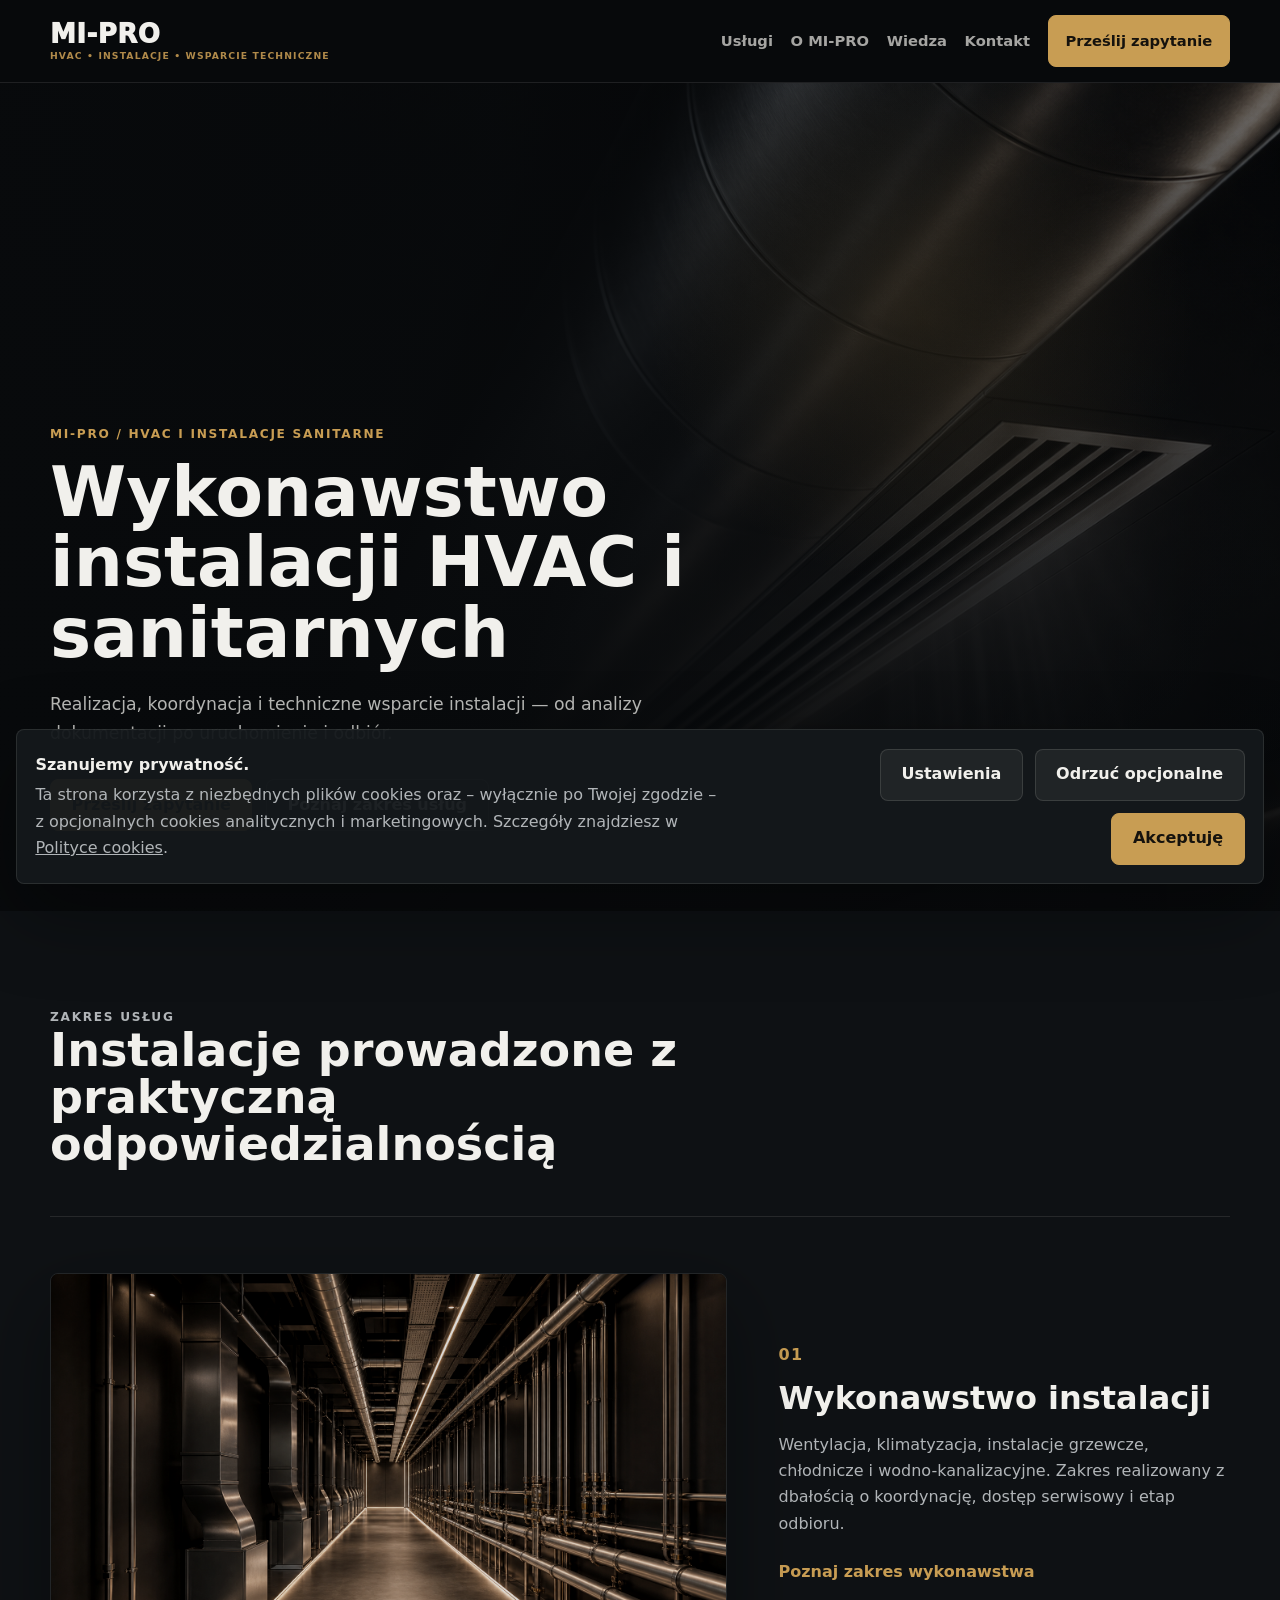
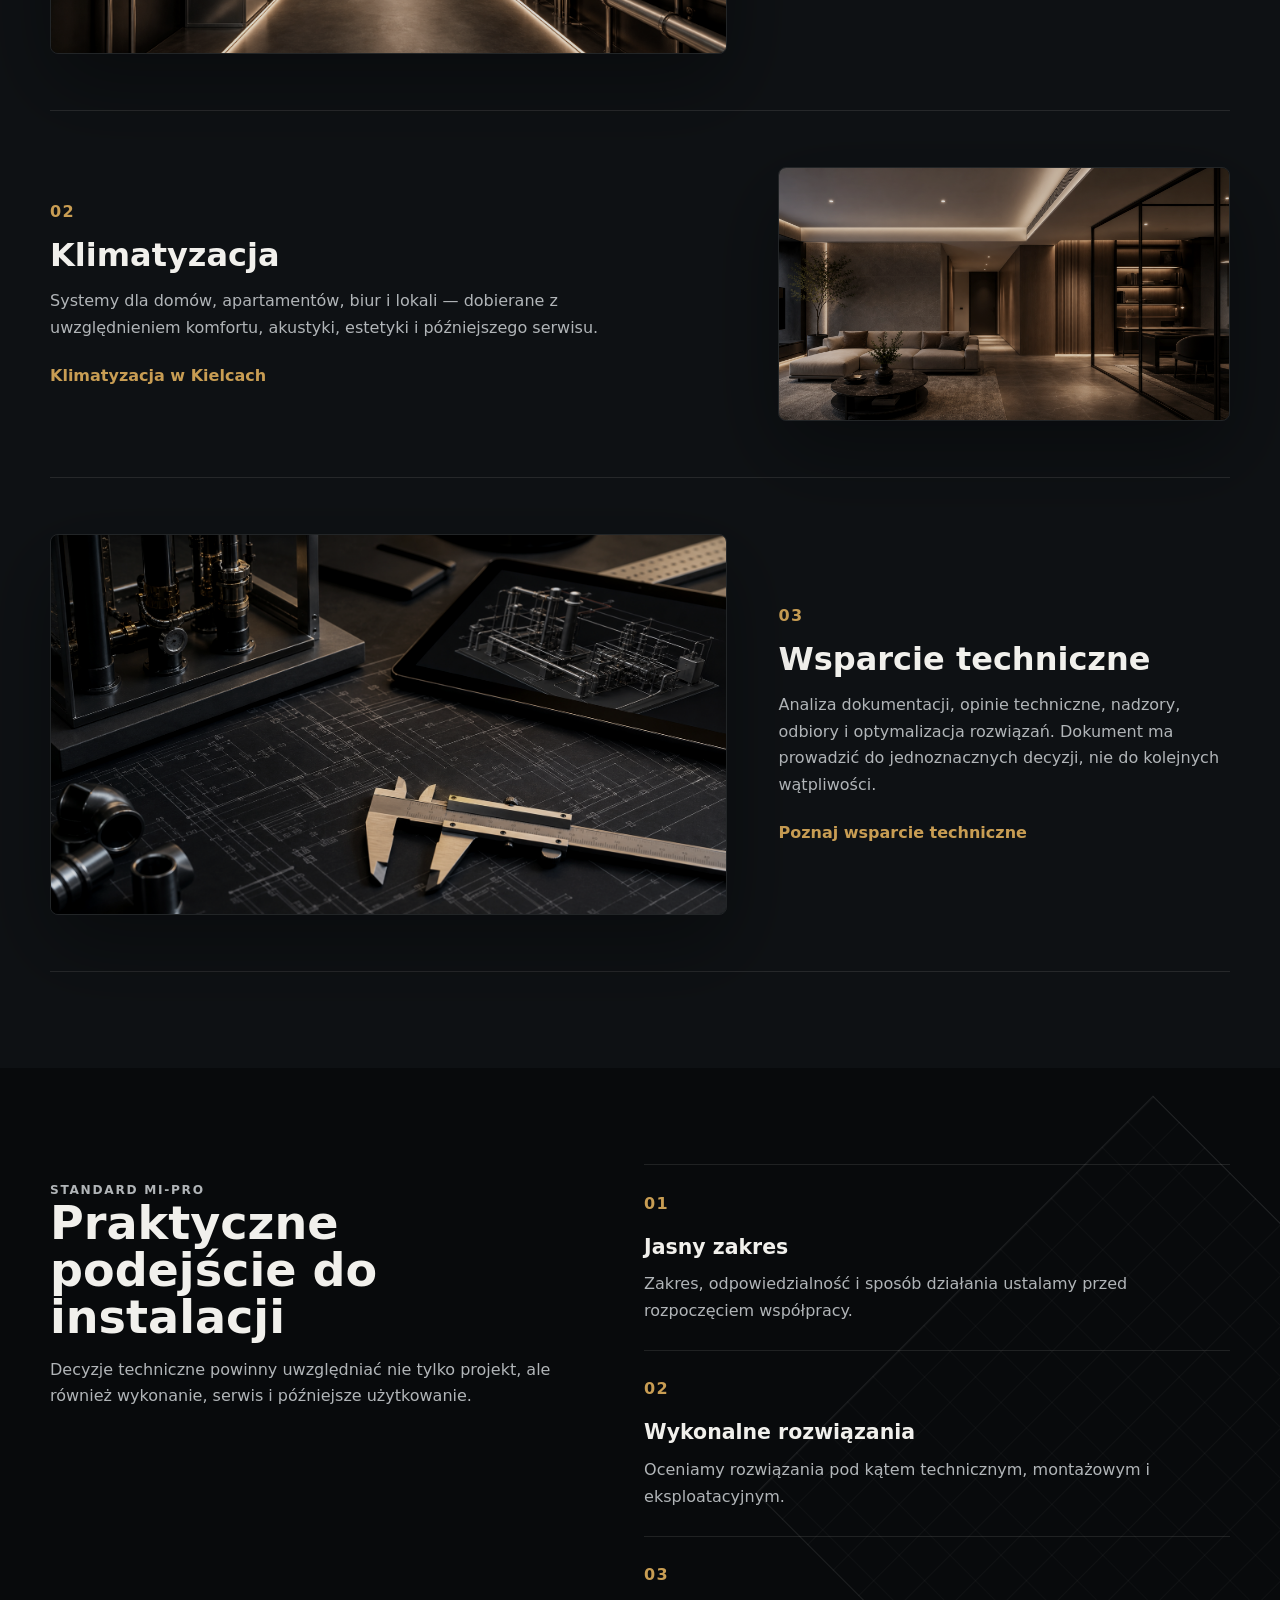
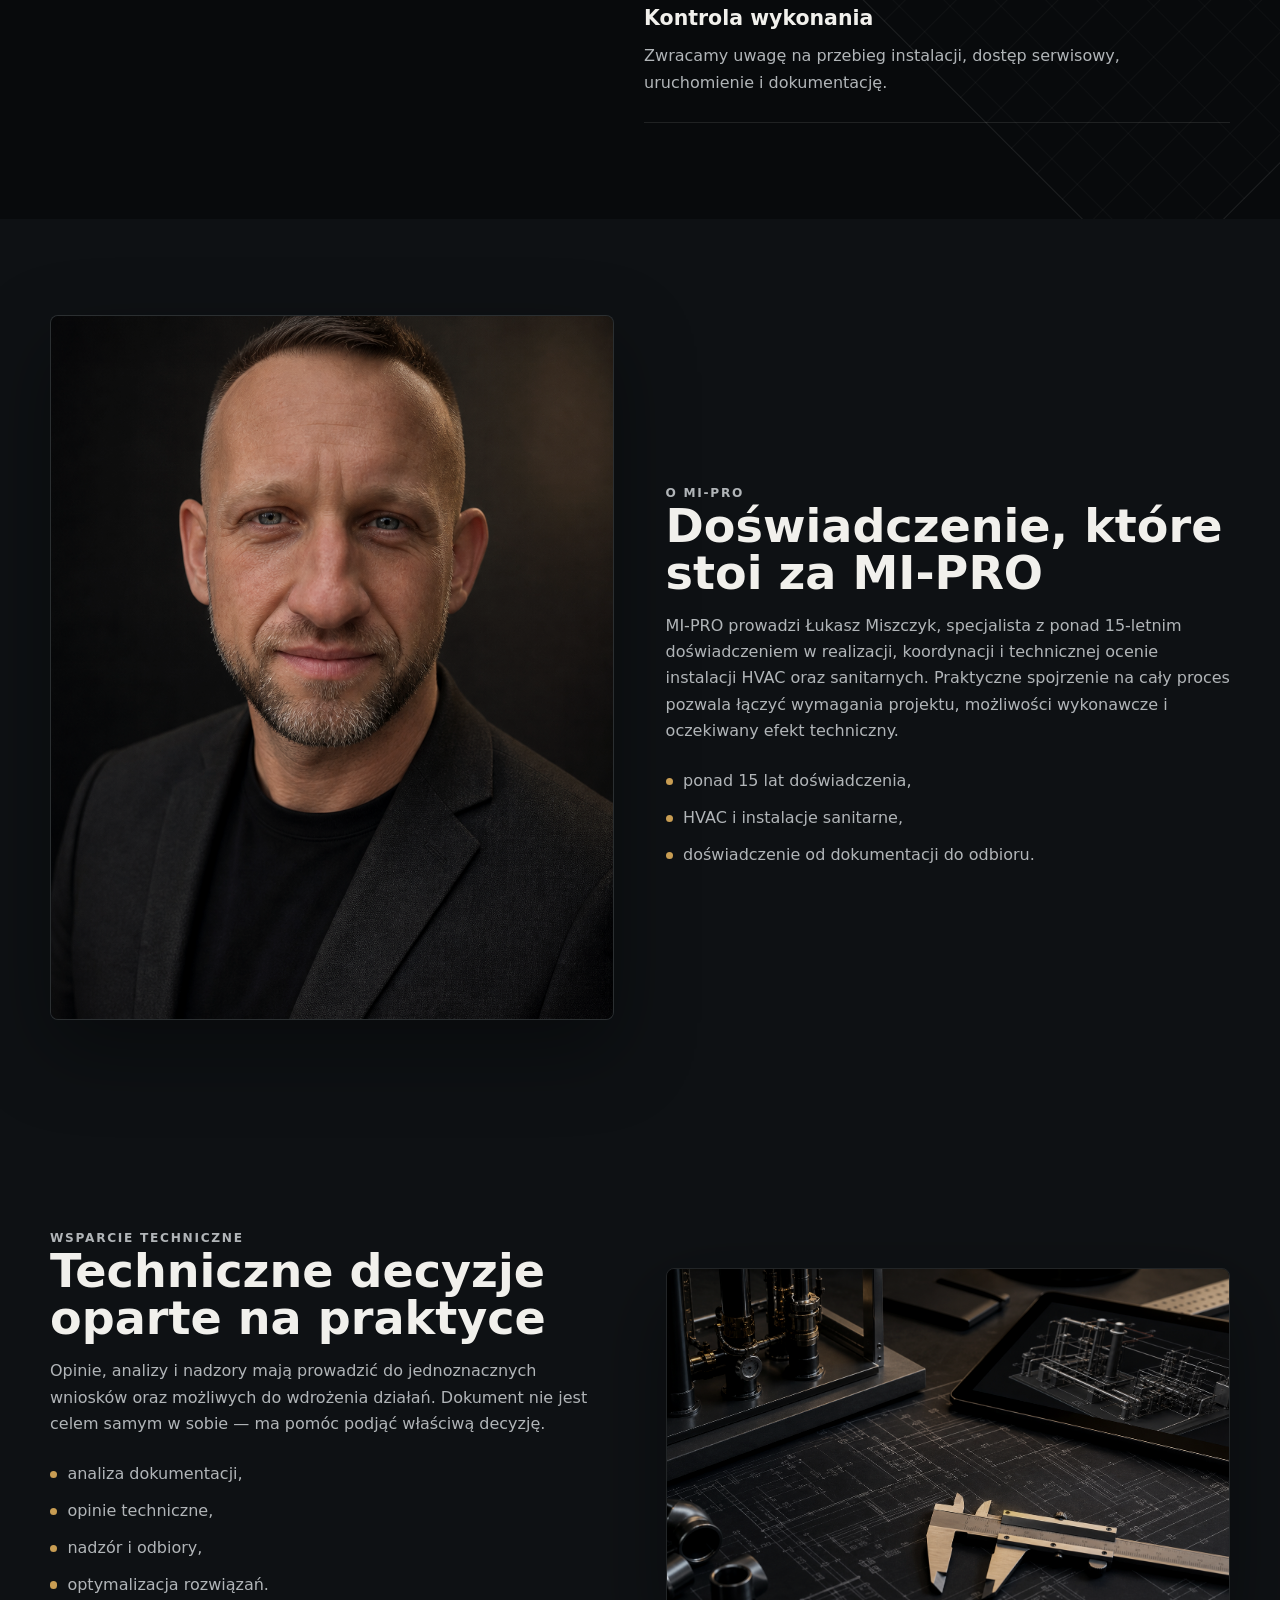
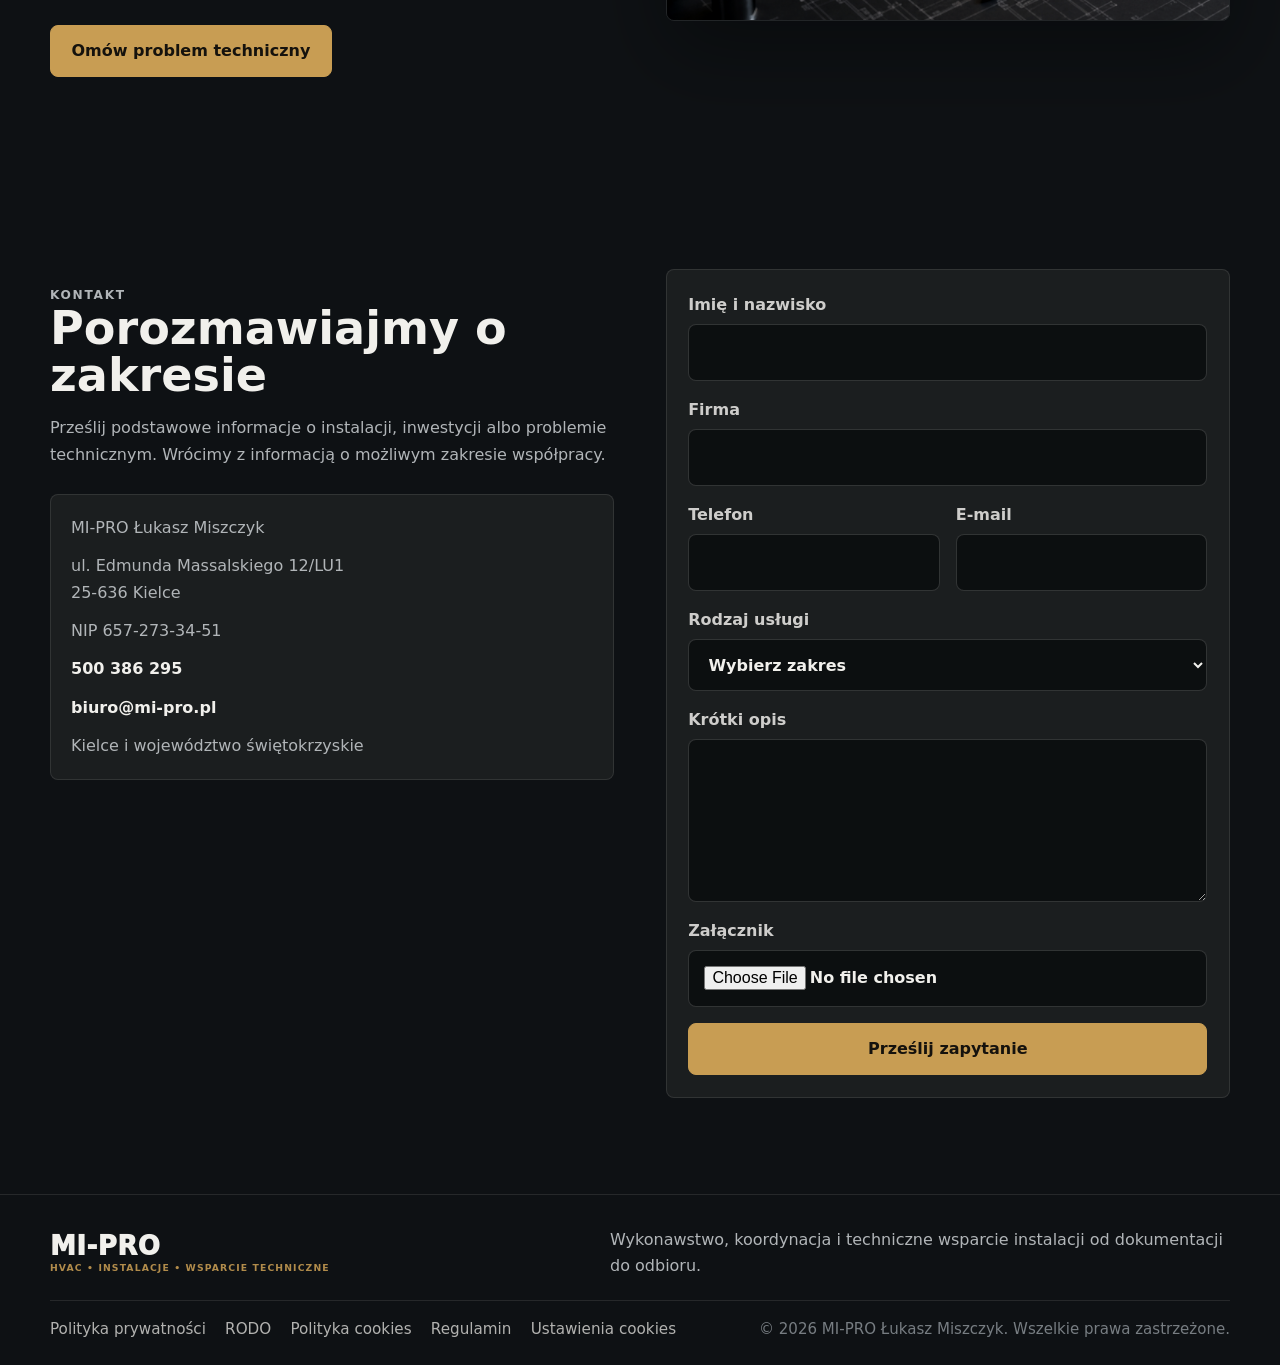
==== commit d9fb5605: "Add owner portrait" ====
--- a/index.html
+++ b/index.html
@@ -181,11 +181,8 @@
 
     <section class="section owner-section" id="o-mi-pro">
       <div class="container owner-grid">
-        <div class="owner-portrait reveal" aria-label="Miejsce na profesjonalny portret właściciela">
-          <div>
-            <span>MI-PRO</span>
-            <small>portret właściciela</small>
-          </div>
+        <div class="owner-portrait reveal">
+          <img src="assets/lukasz-miszczyk-portrait-premium.png" alt="Łukasz Miszczyk, właściciel MI-PRO" loading="lazy">
         </div>
         <div class="owner-copy reveal reveal-delay">
           <p class="eyebrow">O MI-PRO</p>
--- a/styles.css
+++ b/styles.css
@@ -321,38 +321,19 @@
   align-items: center;
 }
 .owner-portrait {
-  min-height: 560px;
+  aspect-ratio: 4 / 5;
   border: 1px solid var(--line);
   border-radius: var(--radius);
-  display: grid;
-  place-items: center;
-  background:
-    radial-gradient(circle at 50% 24%, rgba(200,157,83,.18), transparent 24%),
-    linear-gradient(90deg, rgba(241,240,236,.045) 1px, transparent 1px),
-    linear-gradient(0deg, rgba(241,240,236,.035) 1px, transparent 1px),
-    var(--surface);
-  background-size: auto, 42px 42px, 42px 42px, auto;
+  overflow: hidden;
+  background: var(--surface);
   box-shadow: var(--shadow);
 }
-.owner-portrait div {
-  width: min(68%, 330px);
-  aspect-ratio: 4 / 5;
-  border: 1px solid rgba(200,157,83,.38);
-  display: grid;
-  place-items: center;
-  text-align: center;
-}
-.owner-portrait span {
-  display: block;
-  font-size: 2rem;
-  line-height: 1;
-  font-weight: 950;
-}
-.owner-portrait small {
-  color: rgba(200,157,83,.8);
-  text-transform: uppercase;
-  letter-spacing: .12em;
-  font-weight: 800;
+.owner-portrait img {
+  width: 100%;
+  height: 100%;
+  object-fit: cover;
+  object-position: 50% 52%;
+  filter: saturate(.9) contrast(1.04) brightness(.92);
 }
 .owner-list,
 .scope-list {
@@ -602,7 +583,6 @@
     grid-template-columns: 1fr;
   }
   .service-feature-alt .service-image { order: 0; }
-  .owner-portrait { min-height: 460px; }
   .site-nav { gap: .75rem; }
   .site-nav a { font-size: .86rem; }
 }
@@ -706,7 +686,6 @@
   .service-copy h3 { font-size: 1.55rem; }
   .service-image img,
   .highlight-image img { aspect-ratio: 4 / 3; }
-  .owner-portrait { min-height: 360px; }
   .cookie-banner { left: .5rem; right: .5rem; bottom: .5rem; }
   .cookie-modal-panel { padding: 1.4rem; }
 }
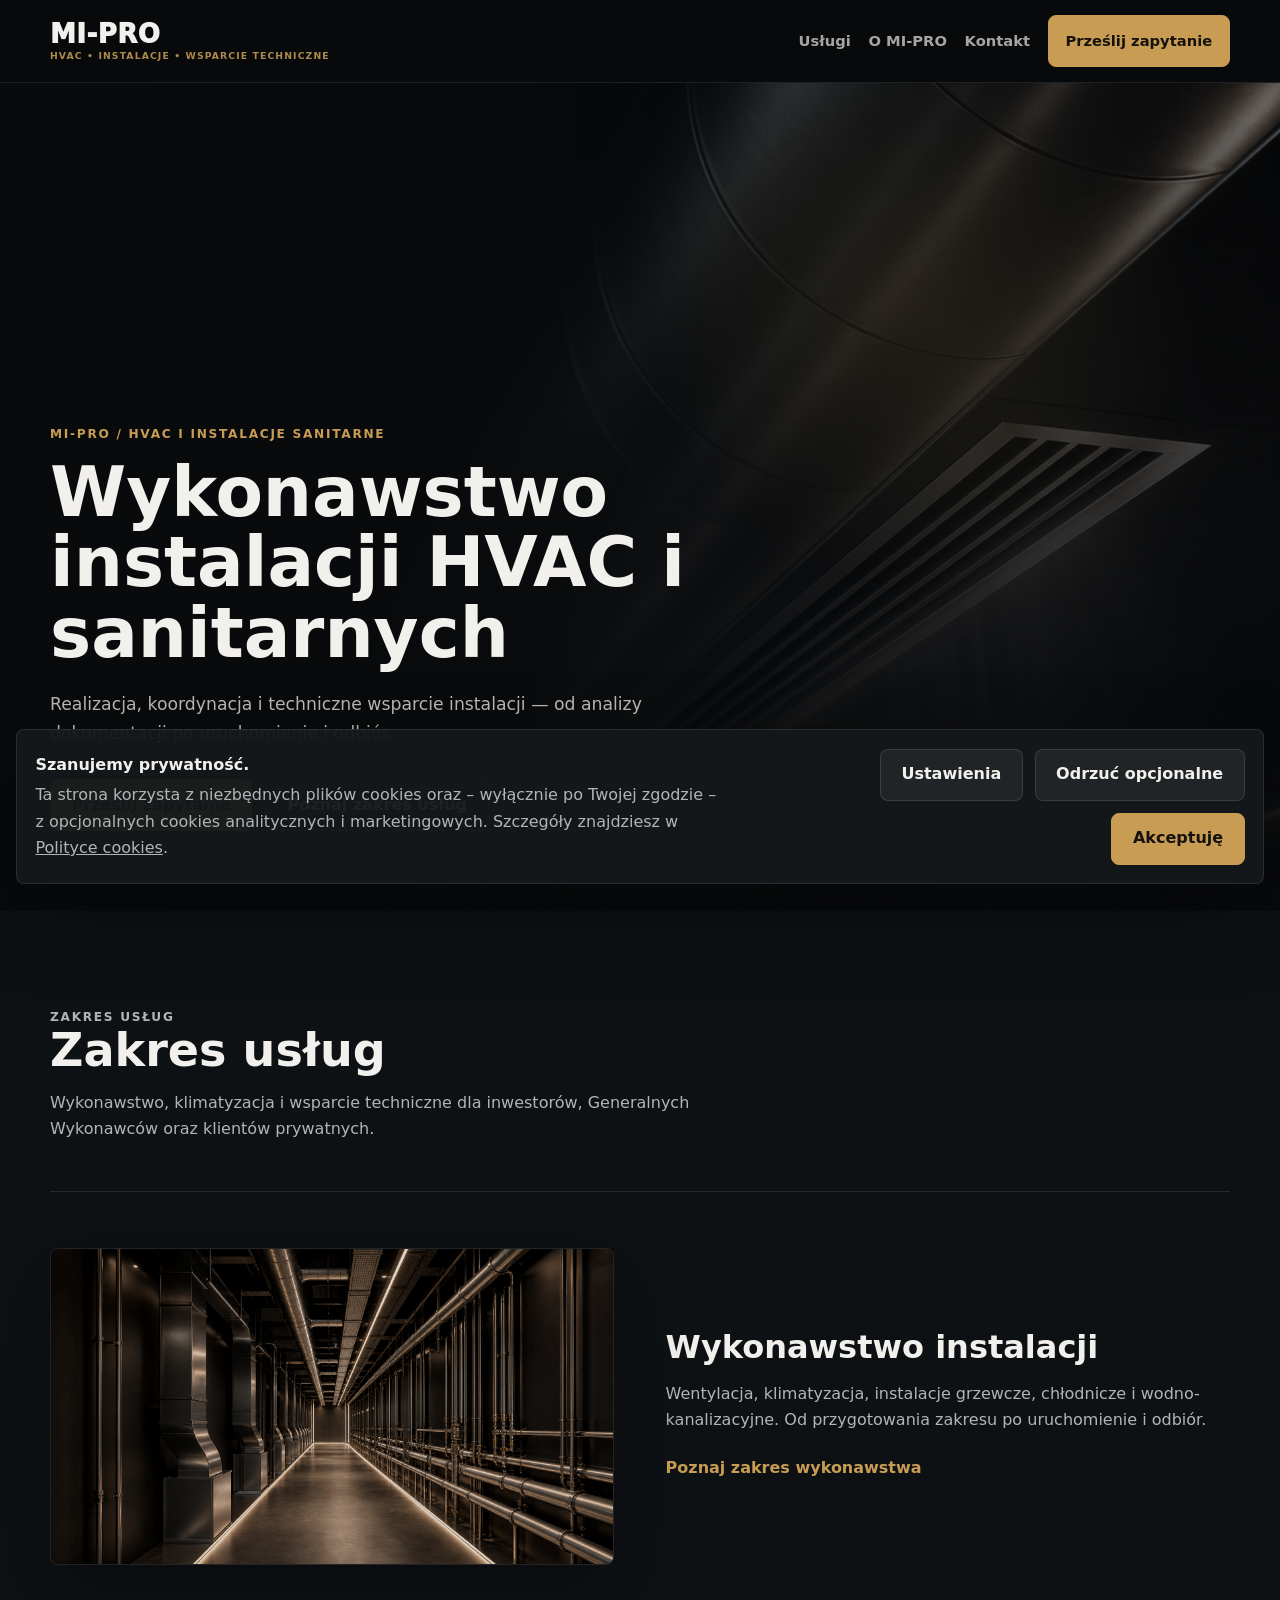
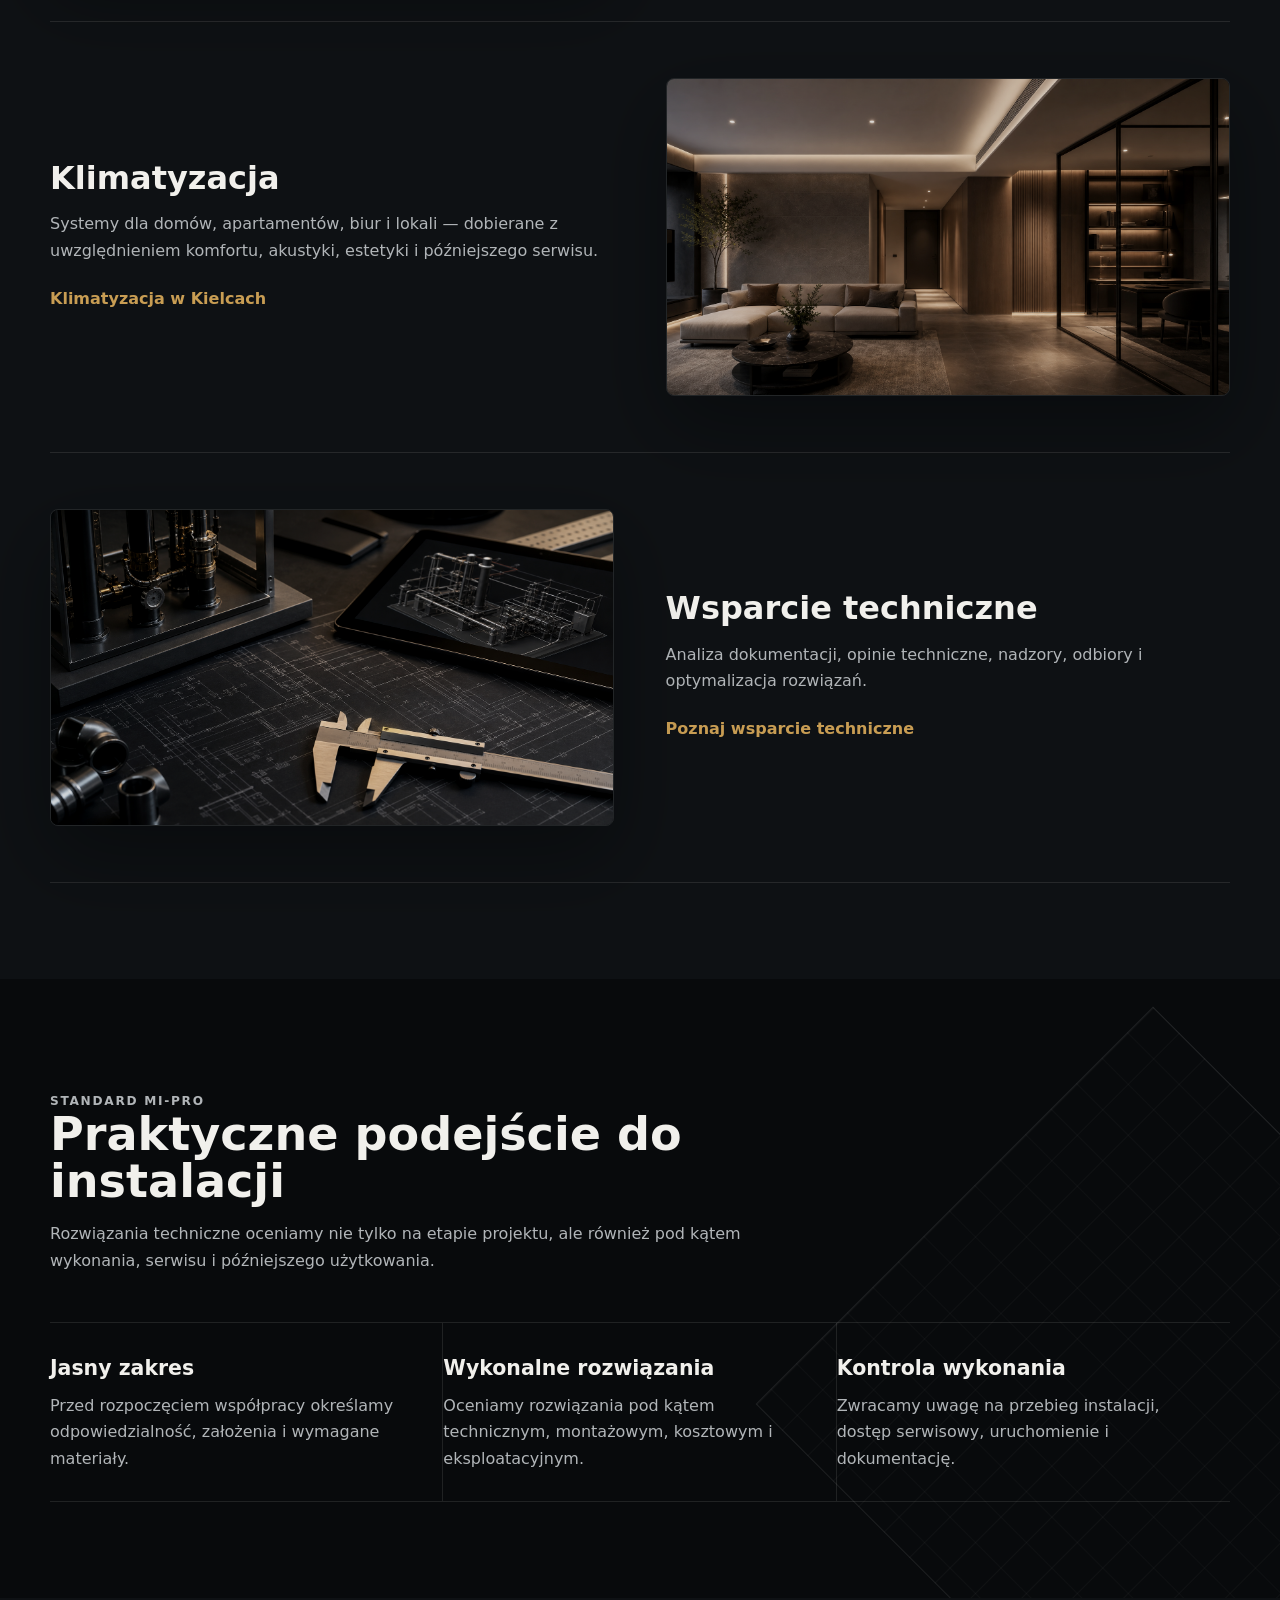
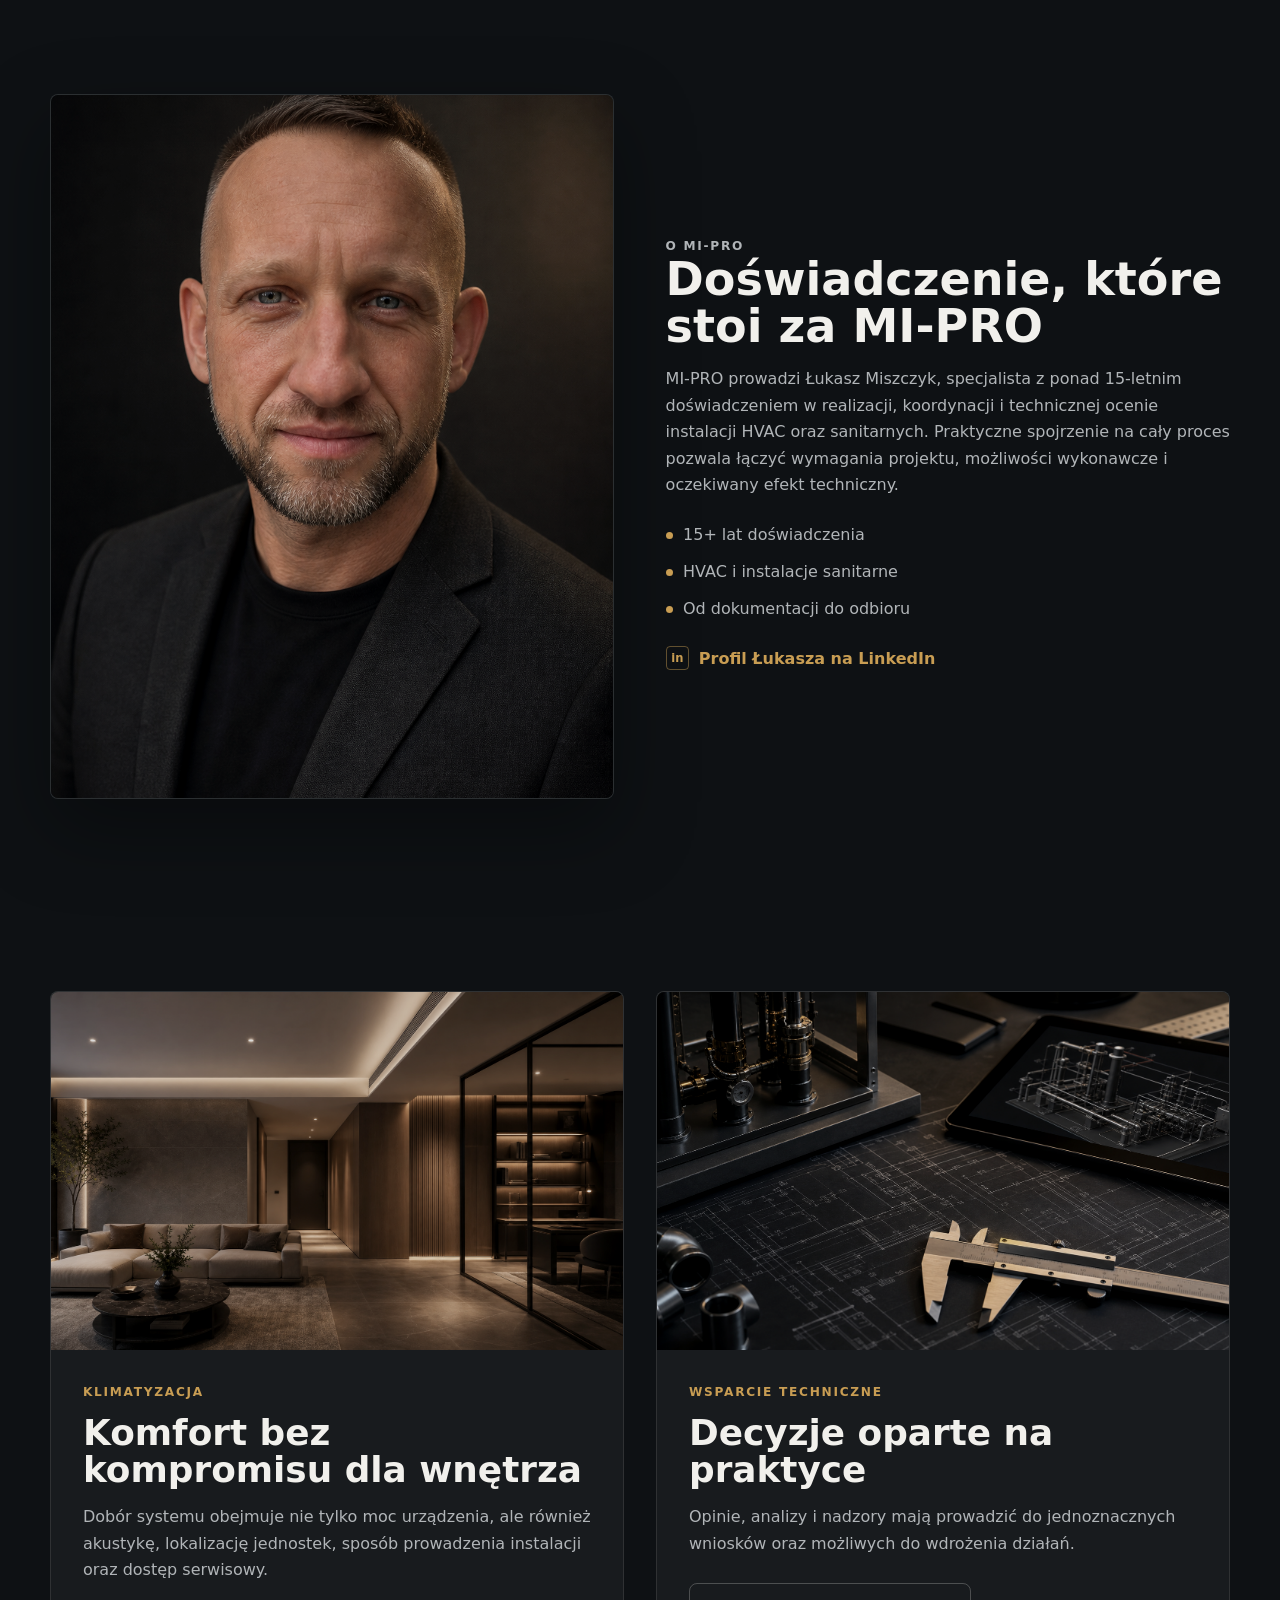
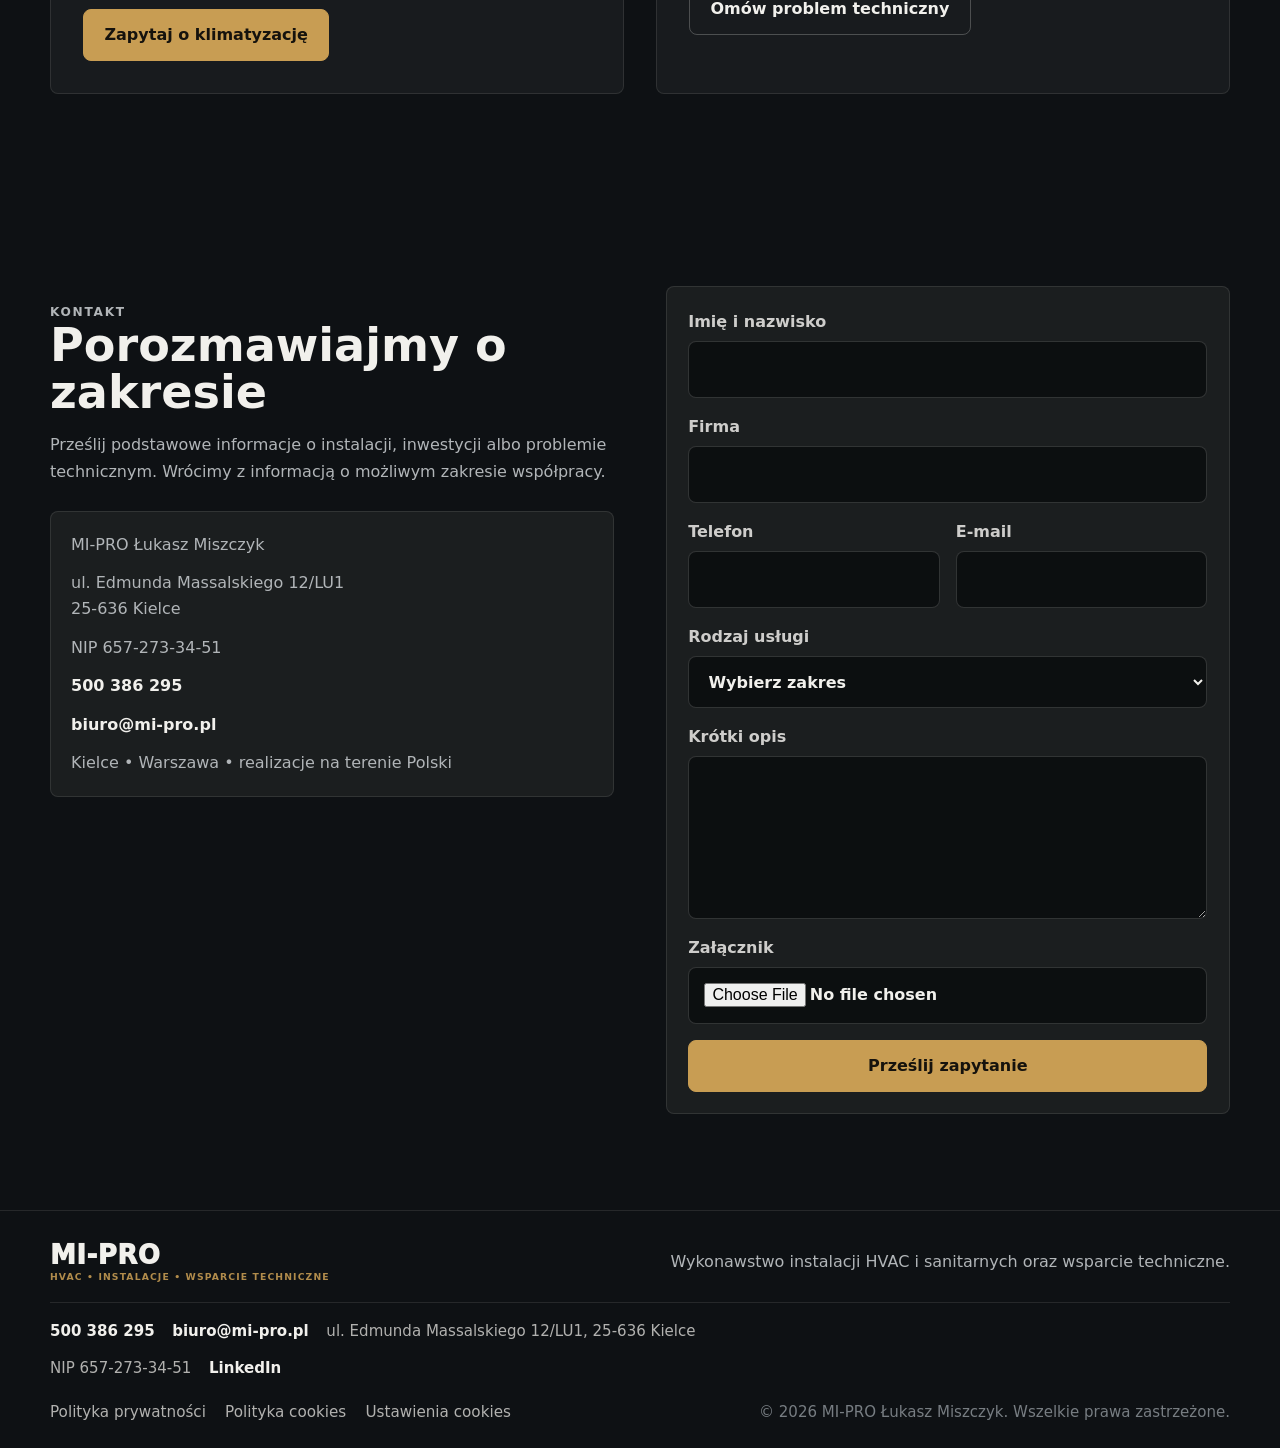
==== commit 4115fe82: "Refine final homepage layout" ====
--- a/index.html
+++ b/index.html
@@ -82,7 +82,6 @@
       <nav class="site-nav" id="nav-menu" aria-label="Główne menu">
         <a href="#uslugi">Usługi</a>
         <a href="#o-mi-pro">O MI-PRO</a>
-        <a href="#wiedza">Wiedza</a>
         <a href="#kontakt">Kontakt</a>
         <a class="nav-cta" href="#kontakt">Prześlij zapytanie</a>
       </nav>
@@ -111,7 +110,8 @@
       <div class="container">
         <div class="section-head reveal">
           <p class="eyebrow">Zakres usług</p>
-          <h2>Instalacje prowadzone z praktyczną odpowiedzialnością</h2>
+          <h2>Zakres usług</h2>
+          <p>Wykonawstwo, klimatyzacja i wsparcie techniczne dla inwestorów, Generalnych Wykonawców oraz klientów prywatnych.</p>
         </div>
 
         <article class="service-feature reveal">
@@ -119,9 +119,8 @@
             <img src="assets/execution-premium.png" alt="Koncepcyjna grafika uporządkowanych instalacji HVAC i sanitarnych" loading="lazy">
           </div>
           <div class="service-copy">
-            <span class="number">01</span>
             <h3>Wykonawstwo instalacji</h3>
-            <p>Wentylacja, klimatyzacja, instalacje grzewcze, chłodnicze i wodno-kanalizacyjne. Zakres realizowany z dbałością o koordynację, dostęp serwisowy i etap odbioru.</p>
+            <p>Wentylacja, klimatyzacja, instalacje grzewcze, chłodnicze i wodno-kanalizacyjne. Od przygotowania zakresu po uruchomienie i odbiór.</p>
             <a class="text-link" href="#kontakt">Poznaj zakres wykonawstwa</a>
           </div>
         </article>
@@ -131,7 +130,6 @@
             <img src="assets/climate-premium.png" alt="Koncepcyjna grafika eleganckiego wnętrza z dyskretnym nawiewem liniowym" loading="lazy">
           </div>
           <div class="service-copy">
-            <span class="number">02</span>
             <h3>Klimatyzacja</h3>
             <p>Systemy dla domów, apartamentów, biur i lokali — dobierane z uwzględnieniem komfortu, akustyki, estetyki i późniejszego serwisu.</p>
             <a class="text-link" href="#kontakt">Klimatyzacja w Kielcach</a>
@@ -143,9 +141,8 @@
             <img src="assets/technical-support-premium.png" alt="Koncepcyjna grafika analizy dokumentacji i modelu instalacji" loading="lazy">
           </div>
           <div class="service-copy">
-            <span class="number">03</span>
             <h3>Wsparcie techniczne</h3>
-            <p>Analiza dokumentacji, opinie techniczne, nadzory, odbiory i optymalizacja rozwiązań. Dokument ma prowadzić do jednoznacznych decyzji, nie do kolejnych wątpliwości.</p>
+            <p>Analiza dokumentacji, opinie techniczne, nadzory, odbiory i optymalizacja rozwiązań.</p>
             <a class="text-link" href="#kontakt">Poznaj wsparcie techniczne</a>
           </div>
         </article>
@@ -157,21 +154,18 @@
         <div class="section-head reveal">
           <p class="eyebrow">Standard MI-PRO</p>
           <h2>Praktyczne podejście do instalacji</h2>
-          <p>Decyzje techniczne powinny uwzględniać nie tylko projekt, ale również wykonanie, serwis i późniejsze użytkowanie.</p>
+          <p>Rozwiązania techniczne oceniamy nie tylko na etapie projektu, ale również pod kątem wykonania, serwisu i późniejszego użytkowania.</p>
         </div>
         <div class="rules reveal reveal-delay">
           <article>
-            <span>01</span>
             <h3>Jasny zakres</h3>
-            <p>Zakres, odpowiedzialność i sposób działania ustalamy przed rozpoczęciem współpracy.</p>
+            <p>Przed rozpoczęciem współpracy określamy odpowiedzialność, założenia i wymagane materiały.</p>
           </article>
           <article>
-            <span>02</span>
             <h3>Wykonalne rozwiązania</h3>
-            <p>Oceniamy rozwiązania pod kątem technicznym, montażowym i eksploatacyjnym.</p>
+            <p>Oceniamy rozwiązania pod kątem technicznym, montażowym, kosztowym i eksploatacyjnym.</p>
           </article>
           <article>
-            <span>03</span>
             <h3>Kontrola wykonania</h3>
             <p>Zwracamy uwagę na przebieg instalacji, dostęp serwisowy, uruchomienie i dokumentację.</p>
           </article>
@@ -182,37 +176,44 @@
     <section class="section owner-section" id="o-mi-pro">
       <div class="container owner-grid">
         <div class="owner-portrait reveal">
-          <img src="assets/lukasz-miszczyk-portrait-premium.png" alt="Łukasz Miszczyk, właściciel MI-PRO" loading="lazy">
+          <img src="assets/lukasz-miszczyk-portrait-premium.png" alt="Łukasz Miszczyk, właściciel MI-PRO" loading="eager">
         </div>
         <div class="owner-copy reveal reveal-delay">
           <p class="eyebrow">O MI-PRO</p>
           <h2>Doświadczenie, które stoi za MI-PRO</h2>
           <p>MI-PRO prowadzi Łukasz Miszczyk, specjalista z ponad 15-letnim doświadczeniem w realizacji, koordynacji i technicznej ocenie instalacji HVAC oraz sanitarnych. Praktyczne spojrzenie na cały proces pozwala łączyć wymagania projektu, możliwości wykonawcze i oczekiwany efekt techniczny.</p>
           <ul class="owner-list">
-            <li>ponad 15 lat doświadczenia,</li>
-            <li>HVAC i instalacje sanitarne,</li>
-            <li>doświadczenie od dokumentacji do odbioru.</li>
+            <li>15+ lat doświadczenia</li>
+            <li>HVAC i instalacje sanitarne</li>
+            <li>Od dokumentacji do odbioru</li>
           </ul>
-        </div>
-      </div>
-    </section>
-
-    <section class="section highlight-section" id="wiedza">
-      <div class="container highlight-grid">
-        <div class="highlight-copy reveal">
-          <p class="eyebrow">Wsparcie techniczne</p>
-          <h2>Techniczne decyzje oparte na praktyce</h2>
-          <p>Opinie, analizy i nadzory mają prowadzić do jednoznacznych wniosków oraz możliwych do wdrożenia działań. Dokument nie jest celem samym w sobie — ma pomóc podjąć właściwą decyzję.</p>
-          <ul class="scope-list">
-            <li>analiza dokumentacji,</li>
-            <li>opinie techniczne,</li>
-            <li>nadzór i odbiory,</li>
-            <li>optymalizacja rozwiązań.</li>
-          </ul>
-          <a class="btn btn-primary" href="#kontakt">Omów problem techniczny</a>
-        </div>
-        <div class="highlight-image reveal reveal-delay">
-          <img src="assets/technical-support-premium.png" alt="Koncepcyjna grafika modelu instalacji, dokumentacji i narzędzia pomiarowego" loading="lazy">
+          <a class="linkedin-link" href="https://www.linkedin.com/in/%C5%82ukasz-miszczyk-516657ba/" target="_blank" rel="noopener">Profil Łukasza na LinkedIn</a>
+        </div>
+      </div>
+    </section>
+
+    <section class="section highlight-section" id="wyrozniki">
+      <div class="container">
+        <div class="highlight-pair">
+          <article class="offer-panel reveal">
+            <img src="assets/climate-premium.png" alt="Koncepcyjna grafika eleganckiego wnętrza z dyskretnym systemem klimatyzacji" loading="lazy">
+            <div>
+              <p class="eyebrow">Klimatyzacja</p>
+              <h2>Komfort bez kompromisu dla wnętrza</h2>
+              <p>Dobór systemu obejmuje nie tylko moc urządzenia, ale również akustykę, lokalizację jednostek, sposób prowadzenia instalacji oraz dostęp serwisowy.</p>
+              <a class="btn btn-primary" href="#kontakt">Zapytaj o klimatyzację</a>
+            </div>
+          </article>
+
+          <article class="offer-panel reveal reveal-delay">
+            <img src="assets/technical-support-premium.png" alt="Koncepcyjna grafika modelu instalacji, dokumentacji i narzędzia pomiarowego" loading="lazy">
+            <div>
+              <p class="eyebrow">Wsparcie techniczne</p>
+              <h2>Decyzje oparte na praktyce</h2>
+              <p>Opinie, analizy i nadzory mają prowadzić do jednoznacznych wniosków oraz możliwych do wdrożenia działań.</p>
+              <a class="btn btn-secondary" href="#kontakt">Omów problem techniczny</a>
+            </div>
+          </article>
         </div>
       </div>
     </section>
@@ -229,7 +230,7 @@
             <span>NIP 657-273-34-51</span>
             <a href="tel:+48500386295">500 386 295</a>
             <a href="mailto:biuro@mi-pro.pl">biuro@mi-pro.pl</a>
-            <span>Kielce i województwo świętokrzyskie</span>
+            <span>Kielce • Warszawa • realizacje na terenie Polski</span>
           </div>
         </div>
 
@@ -248,8 +249,8 @@
               <option>Wykonawstwo instalacji</option>
               <option>Klimatyzacja</option>
               <option>Wsparcie techniczne</option>
-              <option>Opinia techniczna</option>
-              <option>Nadzór lub odbiór</option>
+              <option>Opinia lub audyt</option>
+              <option>Inne</option>
             </select>
           </label>
           <label>Krótki opis<textarea name="opis" rows="5" required></textarea></label>
@@ -266,15 +267,20 @@
         <span class="brand-mark">MI-PRO</span>
         <span class="brand-sub">HVAC • INSTALACJE • WSPARCIE TECHNICZNE</span>
       </a>
-      <p>Wykonawstwo, koordynacja i techniczne wsparcie instalacji od dokumentacji do odbioru.</p>
+      <p>Wykonawstwo instalacji HVAC i sanitarnych oraz wsparcie techniczne.</p>
     </div>
 
     <div class="container footer-bottom">
+      <div class="footer-contact">
+        <a href="tel:+48500386295">500 386 295</a>
+        <a href="mailto:biuro@mi-pro.pl">biuro@mi-pro.pl</a>
+        <span>ul. Edmunda Massalskiego 12/LU1, 25-636 Kielce</span>
+        <span>NIP 657-273-34-51</span>
+        <a href="https://www.linkedin.com/in/%C5%82ukasz-miszczyk-516657ba/" target="_blank" rel="noopener">LinkedIn</a>
+      </div>
       <nav class="footer-nav" aria-label="Informacje prawne">
         <a href="privacy.html">Polityka prywatności</a>
-        <a href="rodo.html">RODO</a>
         <a href="cookies.html">Polityka cookies</a>
-        <a href="regulamin.html">Regulamin</a>
         <button class="footer-link js-open-cookie-settings" type="button">Ustawienia cookies</button>
       </nav>
       <p class="copyright">© <span id="year"></span> MI-PRO Łukasz Miszczyk. Wszelkie prawa zastrzeżone.</p>
--- a/styles.css
+++ b/styles.css
@@ -224,7 +224,7 @@
 .services-section { padding-top: 5rem; }
 .service-feature {
   display: grid;
-  grid-template-columns: minmax(0, 1.35fr) minmax(300px, .9fr);
+  grid-template-columns: minmax(0, 1fr) minmax(300px, 1fr);
   gap: clamp(1.5rem, 4vw, 4rem);
   align-items: center;
   padding: 3.5rem 0;
@@ -249,6 +249,10 @@
   font-weight: 850;
   letter-spacing: .08em;
   margin-bottom: .85rem;
+}
+.service-copy .number,
+.rules span {
+  display: none;
 }
 .service-copy h3 {
   margin: 0;
@@ -289,20 +293,20 @@
 .standard-grid {
   position: relative;
   z-index: 1;
-  display: grid;
-  grid-template-columns: .95fr 1.05fr;
-  gap: clamp(2rem, 5vw, 5rem);
-  align-items: start;
+  display: block;
 }
 .rules {
   display: grid;
+  grid-template-columns: repeat(3, minmax(0, 1fr));
   gap: 0;
   border-top: 1px solid var(--line);
 }
 .rules article {
-  padding: 1.6rem 0;
+  padding: 1.8rem 1.6rem 1.8rem 0;
   border-bottom: 1px solid var(--line);
-}
+  border-right: 1px solid var(--line);
+}
+.rules article:last-child { border-right: 0; }
 .rules h3 {
   margin: 0;
   font-size: 1.28rem;
@@ -355,10 +359,59 @@
   background: var(--accent);
   vertical-align: .08rem;
 }
+.linkedin-link {
+  display: inline-flex;
+  margin-top: 1.5rem;
+  color: var(--accent);
+  font-weight: 850;
+}
+.linkedin-link::before {
+  content: "in";
+  display: inline-grid;
+  place-items: center;
+  width: 1.35rem;
+  height: 1.35rem;
+  margin-right: .6rem;
+  border: 1px solid rgba(200,157,83,.45);
+  border-radius: 4px;
+  color: var(--accent);
+  font-size: .72rem;
+  font-weight: 900;
+}
 
 .highlight-section { background: var(--section); }
-.highlight-copy .btn { margin-top: 1.7rem; }
-.highlight-image img { aspect-ratio: 16 / 10; }
+.highlight-pair {
+  display: grid;
+  grid-template-columns: repeat(2, minmax(0, 1fr));
+  gap: clamp(1rem, 3vw, 2rem);
+}
+.offer-panel {
+  display: grid;
+  grid-template-rows: auto 1fr;
+  background: rgba(241,240,236,.045);
+  border: 1px solid var(--line);
+  border-radius: var(--radius);
+  overflow: hidden;
+}
+.offer-panel img {
+  width: 100%;
+  aspect-ratio: 16 / 10;
+  object-fit: cover;
+  filter: saturate(.82) contrast(1.04) brightness(.86);
+}
+.offer-panel > div {
+  padding: clamp(1.2rem, 3vw, 2rem);
+}
+.offer-panel h2 {
+  margin: 0;
+  font-size: clamp(1.75rem, 2.8vw, 3.2rem);
+  line-height: 1.03;
+}
+.offer-panel p:not(.eyebrow) {
+  color: var(--muted);
+  margin: 1rem 0 0;
+}
+.offer-panel .btn { margin-top: 1.6rem; }
 
 .contact-section { background: var(--bg); }
 .contact-grid { align-items: stretch; }
@@ -433,7 +486,17 @@
 .footer-bottom {
   padding: 1rem 0 1.4rem;
   flex-wrap: wrap;
-}
+  align-items: flex-start;
+}
+.footer-contact {
+  display: flex;
+  flex-wrap: wrap;
+  gap: .75rem 1.1rem;
+  max-width: 760px;
+  color: rgba(241,240,236,.72);
+  font-size: .94rem;
+}
+.footer-contact a { color: var(--text); font-weight: 750; }
 .footer-nav {
   display: flex;
   flex-wrap: wrap;
@@ -581,6 +644,12 @@
   .highlight-grid,
   .contact-grid {
     grid-template-columns: 1fr;
+  }
+  .highlight-pair,
+  .rules { grid-template-columns: 1fr; }
+  .rules article {
+    padding-right: 0;
+    border-right: 0;
   }
   .service-feature-alt .service-image { order: 0; }
   .site-nav { gap: .75rem; }
